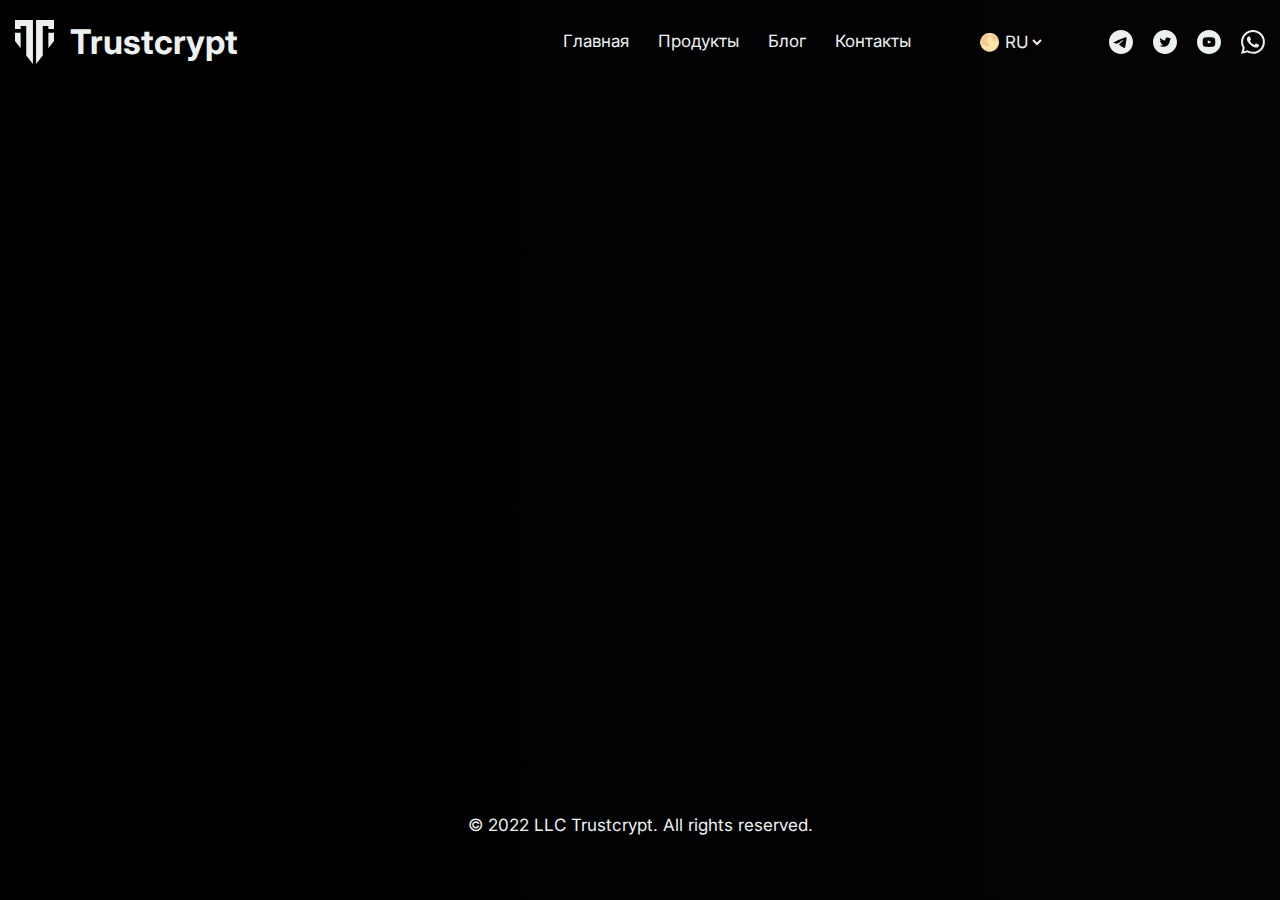
==== blog.html @ a5330ef9 "Add files via upload" ====
<!DOCTYPE html>
<html lang="en">
<head>
    <meta charset="UTF-8">
    <meta http-equiv="X-UA-Compatible" content="IE=edge">
    <meta name="viewport" content="width=device-width, initial-scale=1.0">
    <link rel="preconnect" href="https://fonts.googleapis.com">
    <link rel="preconnect" href="https://fonts.gstatic.com" crossorigin>
    <link href="https://fonts.googleapis.com/css2?family=Inter:wght@400;700&display=swap" rel="stylesheet">
    <link rel="stylesheet" href="css/normalize.css">
    <link rel="stylesheet" href="css/style.css">
    <title>TrustCrypt</title>
</head>
<body>
<!-- wrapper -->
    <div class="wrapper">
        <!-- header -->
        <header class="header">
            <div class="container">
                <nav class="nav">
                    <div class="nav__logo">
                            <img src="img/logo.svg" alt="logo" class="img__logo">
                            <h1 class="text__logo">
                                Trustcrypt
                            </h1>
                    </div>
                    <div class="nav__inner">
                        <div class="nav__menu">
                            <ul class="nav__list">
                                <li class="nav__item">
                                    <a href="#" class="nav__link">
                                            Главная
                                    </a>
                                </li>
                                <li class="nav__item">
                                    <a href="#" class="nav__link">
                                            Продукты
                                    </a>
                                </li>
                                <li class="nav__item">
                                    <a href="#" class="nav__link">
                                            Блог
                                    </a>
                                </li>
                                <li class="nav__item">
                                    <a href="#" class="nav__link">
                                            Контакты
                                    </a>
                                </li>
                            </ul>
                        </div>
                        <div class="nav__select">
                            <div class="custom__select">
                                <select class="select__list">
                                    <option value="0" class="select__option">
                                        &#127765; RU
                                    </option>
                                    <option value="1" class="select__option">
                                        &#127758; AE
                                    </option>
                                    <option value="2" class="select__option">
                                        &#127761; UK
                                    </option>
                                </select>
                            </div>
                        </div>
                        <div class="nav__social">
                            <ul class="social__list">
                                <li class="social__item">
                                    <a href="#" class="social__link">
                                            <svg width="24" height="24" viewBox="0 0 24 24" fill="currentColor" xmlns="http://www.w3.org/2000/svg">
                                                <path d="M12 0C5.376 0 0 5.376 0 12C0 18.624 5.376 24 12 24C18.624 24 24 18.624 24 12C24 5.376 18.624 0 12 0ZM17.568 8.16C17.388 10.056 16.608 14.664 16.212 16.788C16.044 17.688 15.708 17.988 15.396 18.024C14.7 18.084 14.172 17.568 13.5 17.124C12.444 16.428 11.844 15.996 10.824 15.324C9.636 14.544 10.404 14.112 11.088 13.416C11.268 13.236 14.34 10.44 14.4 10.188C14.4083 10.1498 14.4072 10.1102 14.3968 10.0726C14.3863 10.0349 14.3668 10.0004 14.34 9.972C14.268 9.912 14.172 9.936 14.088 9.948C13.98 9.972 12.3 11.088 9.024 13.296C8.544 13.62 8.112 13.788 7.728 13.776C7.296 13.764 6.48 13.536 5.868 13.332C5.112 13.092 4.524 12.96 4.572 12.54C4.596 12.324 4.896 12.108 5.46 11.88C8.964 10.356 11.292 9.348 12.456 8.868C15.792 7.476 16.476 7.236 16.932 7.236C17.028 7.236 17.256 7.26 17.4 7.38C17.52 7.476 17.556 7.608 17.568 7.704C17.556 7.776 17.58 7.992 17.568 8.16Z" />
                                            </svg>
                                    </a>
                                </li>
                                <li class="social__item">
                                    <a href="#" class="social__link">
                                            <svg width="24" height="24" viewBox="0 0 24 24" fill="currentColor" xmlns="http://www.w3.org/2000/svg">
                                                <path d="M12 0C5.3725 0 0 5.3725 0 12C0 18.6275 5.3725 24 12 24C18.6275 24 24 18.6275 24 12C24 5.3725 18.6275 0 12 0ZM16.8813 9.83C16.8862 9.9325 16.8875 10.035 16.8875 10.135C16.8875 13.26 14.5113 16.8612 10.1638 16.8612C8.87912 16.8634 7.62121 16.4944 6.54125 15.7987C6.725 15.8212 6.91375 15.83 7.105 15.83C8.2125 15.83 9.23125 15.4538 10.04 14.8188C9.54715 14.8091 9.06959 14.6459 8.67389 14.3519C8.27819 14.0579 7.98406 13.6478 7.8325 13.1788C8.18644 13.2461 8.55106 13.2319 8.89875 13.1375C8.36381 13.0293 7.88275 12.7395 7.53714 12.3171C7.19152 11.8947 7.00263 11.3658 7.0025 10.82V10.7913C7.32125 10.9675 7.68625 11.075 8.07375 11.0875C7.57225 10.7537 7.21723 10.2408 7.08131 9.65392C6.94538 9.06699 7.03881 8.45032 7.3425 7.93C7.93619 8.66 8.67658 9.25718 9.51571 9.68289C10.3548 10.1086 11.274 10.3533 12.2137 10.4012C12.0943 9.89414 12.1457 9.36176 12.36 8.88688C12.5743 8.412 12.9395 8.02124 13.3988 7.77533C13.8582 7.52942 14.3858 7.44215 14.8999 7.52709C15.4139 7.61203 15.8855 7.86441 16.2412 8.245C16.7702 8.14034 17.2775 7.94632 17.7413 7.67125C17.565 8.21892 17.1958 8.68397 16.7025 8.98C17.1711 8.92356 17.6286 8.7976 18.06 8.60625C17.7431 9.08112 17.3439 9.49555 16.8813 9.83Z" />
                                            </svg>
                                    </a>
                                </li>
                                <li class="social__item">
                                    <a href="#" class="social__link">
                                            <svg width="24" height="24" viewBox="0 0 24 24" fill="currentColor" xmlns="http://www.w3.org/2000/svg">
                                                <path d="M14.0037 11.7913L11.1963 10.4813C10.9513 10.3675 10.75 10.495 10.75 10.7662V13.2338C10.75 13.505 10.9513 13.6325 11.1963 13.5188L14.0025 12.2087C14.2488 12.0938 14.2487 11.9063 14.0037 11.7913ZM12 0C5.3725 0 0 5.3725 0 12C0 18.6275 5.3725 24 12 24C18.6275 24 24 18.6275 24 12C24 5.3725 18.6275 0 12 0ZM12 16.875C5.8575 16.875 5.75 16.3213 5.75 12C5.75 7.67875 5.8575 7.125 12 7.125C18.1425 7.125 18.25 7.67875 18.25 12C18.25 16.3213 18.1425 16.875 12 16.875Z" />
                                            </svg>
                                    </a>
                                </li>
                                <li class="social__item">
                                    <a href="#" class="social__link">
                                            <svg width="24" height="24" viewBox="0 0 24 24" fill="currentColor" xmlns="http://www.w3.org/2000/svg">
                                                <path fill-rule="evenodd" clip-rule="evenodd" d="M17.415 14.382C17.117 14.233 15.656 13.515 15.384 13.415C15.112 13.316 14.914 13.267 14.715 13.565C14.517 13.861 13.948 14.531 13.775 14.729C13.601 14.928 13.428 14.952 13.131 14.804C12.834 14.654 11.876 14.341 10.741 13.329C9.858 12.541 9.261 11.568 9.088 11.27C8.915 10.973 9.069 10.812 9.218 10.664C9.352 10.531 9.515 10.317 9.664 10.144C9.813 9.96998 9.862 9.84598 9.961 9.64698C10.061 9.44898 10.011 9.27598 9.936 9.12698C9.862 8.97798 9.268 7.51498 9.02 6.91998C8.779 6.34098 8.534 6.41998 8.352 6.40998C8.178 6.40198 7.98 6.39998 7.782 6.39998C7.584 6.39998 7.262 6.47398 6.99 6.77198C6.717 7.06898 5.95 7.78798 5.95 9.25098C5.95 10.713 7.014 12.126 7.163 12.325C7.312 12.523 9.258 15.525 12.239 16.812C12.949 17.118 13.502 17.301 13.933 17.437C14.645 17.664 15.293 17.632 15.805 17.555C16.375 17.47 17.563 16.836 17.811 16.142C18.058 15.448 18.058 14.853 17.984 14.729C17.91 14.605 17.712 14.531 17.414 14.382H17.415ZM11.993 21.785H11.989C10.2184 21.7853 8.48037 21.3093 6.957 20.407L6.597 20.193L2.855 21.175L3.854 17.527L3.619 17.153C2.62914 15.5773 2.10529 13.7538 2.108 11.893C2.11 6.44298 6.544 2.00898 11.997 2.00898C14.637 2.00898 17.119 3.03898 18.985 4.90698C19.9054 5.82356 20.6349 6.91355 21.1313 8.11388C21.6277 9.31421 21.8811 10.6011 21.877 11.9C21.875 17.35 17.441 21.785 11.993 21.785ZM20.405 3.48798C19.3032 2.3789 17.9922 1.49952 16.5481 0.90078C15.1039 0.302044 13.5553 -0.00413728 11.992 -2.00576e-05C5.438 -2.00576e-05 0.102 5.33498 0.1 11.892C0.096963 13.9787 0.644374 16.0294 1.687 17.837L0 24L6.304 22.346C8.04787 23.2961 10.0021 23.7939 11.988 23.794H11.993C18.547 23.794 23.883 18.459 23.885 11.901C23.8898 10.3383 23.5848 8.79008 22.9874 7.34601C22.3901 5.90195 21.5124 4.59065 20.405 3.48798Z" />
                                            </svg>
                                    </a>
                                </li>
                            </ul>
                        </div>
                    </div>
                </nav>
            </div>
        </header>
        <!-- main -->
        <main class="main"></main>
        <!-- footer -->
        <footer class="footer">
            <div class="container">
                <p class="footer__text">
                    © 2022 LLC Trustcrypt. All rights reserved.
                </p>
            </div>
        </footer>
    </div>
</body>
</html>
---- css/style.css ----
html {
    box-sizing: border-box;
}
html, body {
    height: 100%;
}
*, *::after, *::before {
    box-sizing: inherit;
    margin: 0;
    padding: 0;
}
ul {
    list-style: none;
}
a {
    text-decoration: none;
    color: inherit;
}
h1, h2, h3, h4, h5, h6, p, a {
    padding: 0;
    margin: 0;
}
span {
    font-weight: 400;
    font-size: 17px;
    line-height: 1.23;
}
body {
    font-family: 'Inter', sans-serif;
    font-size: 17px;
    font-weight: 400;
    line-height: 1.2;
    background: linear-gradient(to left, #050306 0%, black 100%);
    /* background: url(https://catherineasquithgallery.com/uploads/posts/2021-02/1612889533_149-p-krasno-sinii-neonovii-fon-197.jpg); */
    width: 100%;
    height: 100vh;
    /* background-position: center;
    background-size: cover; */
    color: #ECF1F0;
    animation: animateBg 10s linear infinite;
}
@keyframes animateBg {
    100% {
        filter: hue-rotate(360deg);
    }
}
.wrapper {
    min-height: 100%;
    display: flex;
    flex-direction: column;
}
.container {
    max-width: 1330px;
    margin: 0 auto;
    padding: 0 15px;
}

/* header========================================================= */
.header {
    padding: 20px 0 20px;
    position: sticky;
    top: 0;
    z-index: 10;
    /* backdrop-filter: blur(100px); */
    background: linear-gradient(to left, #050306 0%, black 100%);
}
/* nav=============================== */
.nav {
    display: flex;
    justify-content: space-between;
    align-items: center;
}
/* nav__logo========== */
.nav__logo {
    display: flex;
    align-items: center;
    gap: 16px;
    cursor: pointer;
}
.logo {
    display: flex;
    align-items: center;
    gap: 16px;
}
.logo h1 {
    font-size: 24px;
    line-height: 1.21;
}
.logo__text {
    font-weight: 700;
    font-size: 24px;
    line-height: 1.21;
}
/* nav__inner========== */
.nav__inner {
    display: flex;
    align-items: center;
    gap: 64px;
}
.nav__list {
    display: flex;
    align-items: center;
    gap: 29px;
    font-family: 'Inter';
    font-style: normal;
    font-weight: 400;
    font-size: 17px;
    line-height: 1.25;
}
.nav__link {
    height: 21px;
    transition: .3s ease-in-out;
}
.nav__link:hover {
    color: #0FAE96;
}
.nav__link:active {
    color: #027463;
}
.nav__link--active {
    color: #0FAE96;
}
.select__list {
    background-color: transparent;
    font-family: 'Inter';
    font-style: normal;
    font-weight: 400;
    font-size: 17px;
    line-height: 1.2;
    color: #ECF1F0;
    border: none;
    cursor: pointer;
}
.select__option {
    background-color: #050306;
}
.social__list {
    display: flex;
    gap: 20px;
}
.social__item {
    height: 24px;
}
.social__link {
    color: #ECF1F0;
    transition: .3s ease-in-out;
}
.social__link:hover {
    color: #0FAE96;
}
.social__link:active {
    color: #027463;
}


/* main=========================================================== */
.main {
    flex-grow: 1;
    background: url(https://catherineasquithgallery.com/uploads/posts/2021-02/1612889533_149-p-krasno-sinii-neonovii-fon-197.jpg);
    width: 100%;
    height: 100%;
    background-position: center;
    background-size: calc(100vh - 64px);
}
/* content-first======== */
.content-first {
    display: flex;
    gap: 67px;
    padding-top: 144px;
    margin-bottom: 160px;
}
.text__title {
    font-weight: 700;
    font-size: 34px;
    line-height: 1.21;
    margin-bottom: 32px;
}
.text__subtitle {
    font-weight: 400;
    font-size: 24px;
    line-height: 1.21;
    color: #D4D4D4;
    margin-bottom: 32px;
}
.text__link {
    font-weight: 400;
    line-height: 1.24;
    max-width: 168px;
    background-color: #0FAE96;
    padding: 12px 37px;
    border-radius: 5px;
    transition: .3s ease-in-out;
    color: #ECF1F0;
}
.text__link:hover {
    background-color: #058F7B;
    color: #F9F9F9;
}
.text__link:active {
    background-color: #027463;
    color: #DFDFDF;
}
/* content-second========= */
.content-second {
    display: flex;
    gap: 64px;
    margin-bottom: 187px;
}
.swiper {
    max-width: 683px;
}
.swiper-pagination-bullet {
    width: 121px;
    height: 3px;
    background-color: rgba(255, 255, 255, 0.1);
    border-radius: 0;
    margin: 0 18px !important;
}
.swiper-pagination-bullet-active {
    background-color: #0FAE96;
}
/* content-tools========== */
.content-tools {
    text-align: center;
    align-items: center;
}
.tools__title {
    font-weight: 700;
    font-size: 34px;
    line-height: 1.21;
    margin-bottom: 32px;
}
.tools__subtitle {
    font-weight: 400;
    font-size: 24px;
    line-height: 1.21;
    max-width: 762px;
    margin: 0 auto;
    margin-bottom: 64px;
}
.tools__list {
    display: flex;
    justify-content: center;
    gap: 65px;
    margin-bottom: 160px;
}
/* content-about=========== */
.content-about {
    text-align: center;
    align-items: center;
}
.about__title {
    font-weight: 700;
    font-size: 34px;
    line-height: 1.21;
    margin-bottom: 32px;
}
.about__subtitle {
    font-weight: 400;
    font-size: 24px;
    line-height: 1.21;
    max-width: 689px;
    margin: 0 auto;
    margin-bottom: 64px;
}
.about__list {
    display: flex;
    justify-content: center;
    gap: 32px;
}
.about__item {
    padding: 42px 48px;
    min-width: 412px;
    max-width: 412px;
    width: 100%;
    height: 260px;
    background: rgba(255, 255, 255, 0.05);
    border: 1px solid rgba(255, 255, 255, 0.5);
    border-radius: 25px;
    cursor: pointer;
    transition: .3s ease-in-out;
    margin-bottom: 160px;
    backdrop-filter: blur(50px);
}
.about__item:hover {
    background: rgba(255, 255, 255, 0.1);
    border: 1px solid rgba(255, 255, 255, 1);
}
.about__icon {
    background: rgba(255, 255, 255, 0.05);
    padding: 25px;
    border-radius: 25px;
    margin-bottom: 16px;
    transition: .3s ease-in-out;
}
.about__icon:hover {
    background: transparent;
    padding: 27px;
}
.about__text {
    font-weight: 400;
    font-size: 24px;
    line-height: 1.21;
    color: #ECF1F0;
}
/* content-contact */
.content-contact {
    text-align: center;
    color: #ECF1F0;
}
.contact__title {
    max-width: 660px;
    margin: 0 auto;
    font-weight: 700;
    font-size: 34px;
    line-height: 1.2;
    color: #ECF1F0;
    margin-bottom: 48px;
}
.contact__form {
    display: flex;
    justify-content: space-between;
    padding: 32px;
    background: transparent;
    border: 1px solid;
    border-radius: 10px;
    max-width: 880px;
    width: 100%;
    margin: 0 auto;
    color: #ECF1F0;
    backdrop-filter: blur(50px);
}
.contact__data {
    display: flex;
    flex-direction: column;
    gap: 16px;
    width: 422px;
}
.contact__item {
    font-family: inherit;
    background-color: transparent;
    padding: 12px 14px;
    border: none;
    outline: none;
    background: rgba(255, 255, 255, 0.1);
    border: 1px solid rgba(255, 255, 255, 0.1);
    border-radius: 5px;
    resize: none;
    transition: .2s ease-in-out;
    color: #ECF1F0;
}
.contact__item:hover {
    background: rgba(255, 255, 255, 0.2);
    border: 1px solid rgba(255, 255, 255, 0.2);
    border-radius: 5px;
    color: #F9F9F9;
}
.contact__item:active {
    background: rgba(255, 255, 255, 0.3);
    border: 0.5px solid #027463;
    border-radius: 5px;
    color: #DFDFDF;
}
::placeholder {
    color: #ECF1F0;
    opacity: 1;
}
::-ms-input-placeholder {
    color: #ECF1F0;
}
:-ms-input-placeholder {
    color: #ECF1F0;
}
.check-list-item {
    margin: 0;
    display: block;
    width: 100%;
}
label {
    display: block;
}
.check {
    font-family: inherit;
}
input[type="checkbox"], [type="radio"] {
    display: none;
}
input[type=checkbox]+.check {
    position: relative;
    padding-left: 52px;
    color: #d4d4d4;
    font-size: 14px;
    line-height: 20px;
    display: block;
    cursor: pointer;
    width: 100%;
}
input[type=checkbox]+.check::before {
    content: "";
    background: rgba(255,255,255, 0.1);
    border: 0.5px solid rgba(255,255,255, 0.1);
    -webkit-border-radius: 10px;
    border-radius: 10px;
    position: absolute;
    left: 0;
    top: 0;
    width: 40px;
    height: 20px;
    cursor: pointer;
    -webkit-transition: 150ms all ease;
    -o-transition: 150ms all ease;
    transition: 150ms all ease;
    box-sizing: border-box;
}
input[type=checkbox]+.check:hover::before {
    background: rgba(255,255,255, 0.2);
    border: 0.5px solid rgba(255,255,255, 0.15);
}
input[type=checkbox]:checked+.check::before {
    background: #0fae96;
    border: 0.5px solid #0fae96;
}
input[type=checkbox]+.check::after {
    content: "";
    background: rgba(255,255,255, 0.1);
    width: 16px;
    height: 16px;
    position: absolute;
    left: 2px;
    top: 2px;
    -webkit-border-radius: 50%;
    border-radius: 50%;
    -webkit-transition: 150ms all ease;
    -o-transition: 150ms all ease;
    transition: 150ms all ease;
    box-sizing: border-box;
}
input[type=checkbox]+.check:hover::after {
    background: rgba(236,241,240, 0.1);
}
input[type=checkbox]:checked+.check::after {
    background: #ecf1f0;
    border-color: #ecf1f0;
    -webkit-transform: translateX(20px);
    -ms-transform: translateX(20px);
    transform: translateX(20px);
}
.contact__btn {
    font-family: inherit;
    font-weight: 400;
    line-height: 1.24;
    height: 48px;
    background-color: #0FAE96;
    border: none;
    border-radius: 5px;
    transition: .3s ease-in-out;
    cursor: pointer;
    color: #ECF1F0;
}
.contact__btn:hover {
    background-color: #058F7B;
    color: #F9F9F9;
}
.contact__btn:active {
    background-color: #027463;
    color: #DFDFDF;
}
.item__map {
    display: flex;
    align-items: flex-end;
    gap: 8px;
    margin-bottom: 16px;
}
.phone__link {
    display: flex;
    align-items: center;
    gap: 8px;
    margin-bottom: 16px;
    color: #D4D4D4;
    transition: .3s ease-in-out;
}
.email__link {
    display: flex;
    gap: 8px;
    margin-bottom: 28px;
    color: #D4D4D4;
    transition: .3s ease-in-out;
}
.phone__link:hover,
.email__link:hover {
    color: #0FAE96;
}
.phone__link:active,
.email__link:active {
    color: #027463;
}

/* footer=================================================================== */
.footer {
    padding: 64px 0;
}
.footer__text {
    line-height: 1.24;
    text-align: center;
}




/* ===========================catalog_product=============================== */
.catalog-product__title {
    font-weight: 700;
    font-size: 34px;
    line-height: 1.21;
    color: #ECF1F0;
    margin: 64px 0 32px;
}
.catalog-product__text {
    font-weight: 400;
    font-size: 17px;
    line-height: 1.21;
    color: #D4D4D4;
    margin-bottom: 32px;
}
.tabs__btn {
    display: flex;
    gap: 24px;
    margin-bottom: 32px;
}
.tabs__btn-item {
    display: flex;
    justify-content: center;
    font-weight: 400;
    font-size: 17px;
    line-height: 1.24;
    padding: 12px;
    background: rgba(255, 255, 255, 0.09);
    border: 1px solid rgba(255, 255, 255, 0.05);
    border-radius: 5px;
    max-width: 170px;
    width: 100%;
    cursor: pointer;
    color: #fff;
    backdrop-filter: blur(50px);
}
.tabs__btn-item:hover {
    background-color: #ECF1F0;
    border: 1px solid #ECF1F0;
    border-radius: 5px;
    color: #11011E;
}
.tabs__btn-item--active {
    background-color: #ECF1F0;
    border-radius: 5px;
    color: #11011E;
}
.tabs__content-item {
    display: none;
    grid-template-columns: repeat(3, 1fr);
    gap: 32px;
    max-width: 412px;
    width: 100%;
}
.tabs__content-item.tabs__content-item--active {
    display: grid;
}
.card {
    display: grid;
    gap: 16px;
    padding: 15px;
    backdrop-filter: blur(50px);
    background: rgba(255, 255, 255, 0.05);
    border: 1px solid rgba(255, 255, 255, 0.5);
    border-radius: 15px;
    transition: transform .2s ease;
}
.card:hover {
    transform: translateY(-5px);
}
.card__img {
    max-width: 380px;
    border-top-right-radius: 15px;
    border-top-left-radius: 15px;
    margin-bottom: 7px;
}
.pagination {
    width: 99px;
    height: 3px;
    background-color: #0FAE96;
    border-radius: 5px;
    margin: 0 auto;
    margin-bottom: 7px;
}
.tabs-item__name {
    font-style: normal;
    font-weight: 700;
    font-size: 24px;
    line-height: 1.21;
    color: #ECF1F0;
}
.tabs-item__name:hover {
    color: #0FAE96;
}
.tabs-item__text {
    font-weight: 400;
    font-size: 17px;
    line-height: 1.24;
    color: #D4D4D4;
}
.tabs-item__more {
    max-width: 50px;
    width: 100%;
    font-weight: 400;
    font-size: 17px;
    line-height: 1.24;
    color: #D4D4D4;
}
.tabs-item__more:hover {
    opacity: .5;
}


/* ===========================product======================================= */
.product-about {
    display: flex;
    flex-direction: column;
    margin-top: 64px;
}
.product-about__main {
    display: flex;
    gap: 64px;
    margin-bottom: 134px;
}
.product-about__cont {
    max-width: 410px;
    width: 100%;
    height: 410px;
    background: rgba(255, 255, 255, 0.1);
    border: 1px solid rgba(255, 255, 255, 0.1);
    border-radius: 10px;
}
.product-about__img {
    max-width: 409px;
    width: 100%;
    height: 409px;
    border-radius: 10px;
}
.product-about__name {
    font-weight: 700;
    font-size: 34px;
    line-height: 1.2;
    color: #ECF1F0;
    margin-bottom: 32px;
}
.product-about__paragraphs {
    display: flex;
    flex-direction: column;
    gap: 15px;
}
.product-about__text {
    font-weight: 400;
    font-size: 17px;
    line-height: 1.21;
    color: #D4D4D4;
}
.product-about__title {
    font-weight: 700;
    font-size: 32px;
    line-height: 1.2;
    margin-bottom: 64px;
}
.product-about__another-product {
    display: flex;
    flex-wrap: wrap;
    gap: 65px 64px;
}
.another-product {
    display: flex;
    gap: 24px;
    max-width: 566px;
    width: 100%;
    backdrop-filter: blur(50px);
    background: rgba(255, 255, 255, 0.05);
    border: 1px solid rgba(255, 255, 255, 0.1);
    border-radius: 10px;
    backdrop-filter: blur(30px);
}
.about-img {
    padding: 42px 16px;
    background: rgba(255, 255, 255, 0.05);
    border-radius: 10px;
}
.about-content {
    display: flex;
    flex-direction: column;
    gap: 16px;
    padding: 5px;
}
.about-content__title {
    font-weight: 700;
    font-size: 24px;
    line-height: 1.21;
    color: #ECF1F0;
}
.about-content__info {
    font-weight: 400;
    font-size: 17px;
    line-height: 1.2;
    color: #D4D4D4;
}
.about-content__link {
    font-weight: 400;
    font-size: 17px;
    line-height: 1.2;
    color: #0FAE96;
    padding: 12px;
    border: 1px solid #0FAE96;
    max-width: 170px;
    width: 100%;
    text-align: center;
    border-radius: 5px;
    transition: .3s ease-in-out;
}
.about-content__link:hover {
    background: #058F7B;
    border-radius: 5px;
    color: #F9F9F9;
}
.about-content__link:active {
    background: #027463;
    border-radius: 5px;
    color: #DFDFDF;
}




/* ============================catalog_blog================================= */
.catalog-blog__title {
    font-weight: 700;
    font-size: 34px;
    line-height: 1.21;
    color: #ECF1F0;
    margin: 64px 0 32px;
    max-width: 611px;
}
.catalog-blog__text {
    font-weight: 400;
    font-size: 17px;
    line-height: 1.21;
    color: #D4D4D4;
    margin-bottom: 32px;
    max-width: 618px;
}
.tabs__btn {
    display: flex;
    gap: 24px;
    margin-bottom: 32px;
}
.tabs__btn-item {
    display: flex;
    justify-content: center;
    font-weight: 400;
    font-size: 17px;
    line-height: 1.24;
    padding: 12px;
    background: rgba(255, 255, 255, 0.09);
    border: 1px solid rgba(255, 255, 255, 0.05);
    border-radius: 5px;
    max-width: 170px;
    width: 100%;
    cursor: pointer;
    color: #fff;
    backdrop-filter: blur(50px);
}
.tabs__btn-item:hover {
    background-color: #ECF1F0;
    border: 1px solid #ECF1F0;
    border-radius: 5px;
    color: #11011E;
}
.tabs__btn-item--active {
    background-color: #ECF1F0;
    border-radius: 5px;
    color: #11011E;
}
.tabs__content-item {
    display: none;
    grid-template-columns: repeat(3, 1fr);
    gap: 32px;
    max-width: 412px;
    width: 100%;
}
.tabs__content-item.tabs__content-item--active {
    display: grid;
}
.card {
    display: grid;
    gap: 16px;
    padding: 15px;
    backdrop-filter: blur(50px);
    background: rgba(255, 255, 255, 0.05);
    border: 1px solid rgba(255, 255, 255, 0.5);
    border-radius: 15px;
    transition: transform .2s ease;
}
.card:hover {
    transform: translateY(-5px);
}
.card__img {
    max-width: 380px;
    border-top-right-radius: 15px;
    border-top-left-radius: 15px;
    margin-bottom: 7px;
}
.pagination {
    width: 99px;
    height: 3px;
    background-color: #0FAE96;
    border-radius: 5px;
    margin: 0 auto;
    margin-bottom: 7px;
}
.card-link {
    position: absolute;
    top: 20px;
    left: 20px;
    height: 32px;
    max-width: 110px;
    width: 100%;
    display: -webkit-box;
    display: -ms-flexbox;
    display: flex;
    justify-content: center;
    gap: 12px;
    -webkit-box-align: center;
    -ms-flex-align: center;
    align-items: center;
    text-align: center;
    padding: 0 12px;
    background: #0FAE96;
    -webkit-border-radius: 60px;
    border-radius: 50px
px
;
    text-decoration: none;
    color: #ECF1F0;
}
.tabs-item__name {
    font-style: normal;
    font-weight: 700;
    font-size: 24px;
    line-height: 1.21;
    color: #ECF1F0;
}
.tabs-item__name:hover {
    color: #0FAE96;
}
.tabs-item__text {
    font-weight: 400;
    font-size: 17px;
    line-height: 1.24;
    color: #D4D4D4;
}




/* ============================contacts===================================== */
.contacts-title {
    color: #ECF1F0;
    font-weight: 700;
    font-size: 34px;
    line-height: 1.21;
    margin-bottom: 32px;
    margin-top: 64px;
}
.contacts-whatsapp {
    padding-bottom: 1.5px;
}
.contacts-telegram {
    padding-bottom: .5px;
}
.whatsapp__link {
    color: #ECF1F0;
}
.whatsapp__link:hover {
    color: #0dae96;
}
.telegram__link {
    color: #ECF1F0;
}
.telegram__link:hover {
    color: #0dae96;
}
.contacts-email {
    display: flex;
    gap: 5px; 
}
.email__item__link {
    color: #ECF1F0;
}
.email__item__link:hover {
    color: #0dae96;
}


/* ===============================our_story================================= */
.img-and-title {
    background-image: url(https://trustcrypt.com/wp-content/uploads/2023/02/cyber-security-image-1-1024x576.jpeg);
    position: relative;
    background-size: cover;
    background-position: 50%;
    min-height: 430px;
    width: 100%;
    padding: 1em;
    margin-top: 64px;
    filter: brightness(0.75);
}
.story-title {
    text-align: center;
    font-size: 36px;
    position: relative;
    top: -235px;
    width: 100%;
    z-index: 1;
    color: #fff;
}
.story-information {
    display: flex;
    flex-direction: column;
    gap: 16px;
}
.story-info {
    font-size: 20px;
    line-height: 1.05;
}
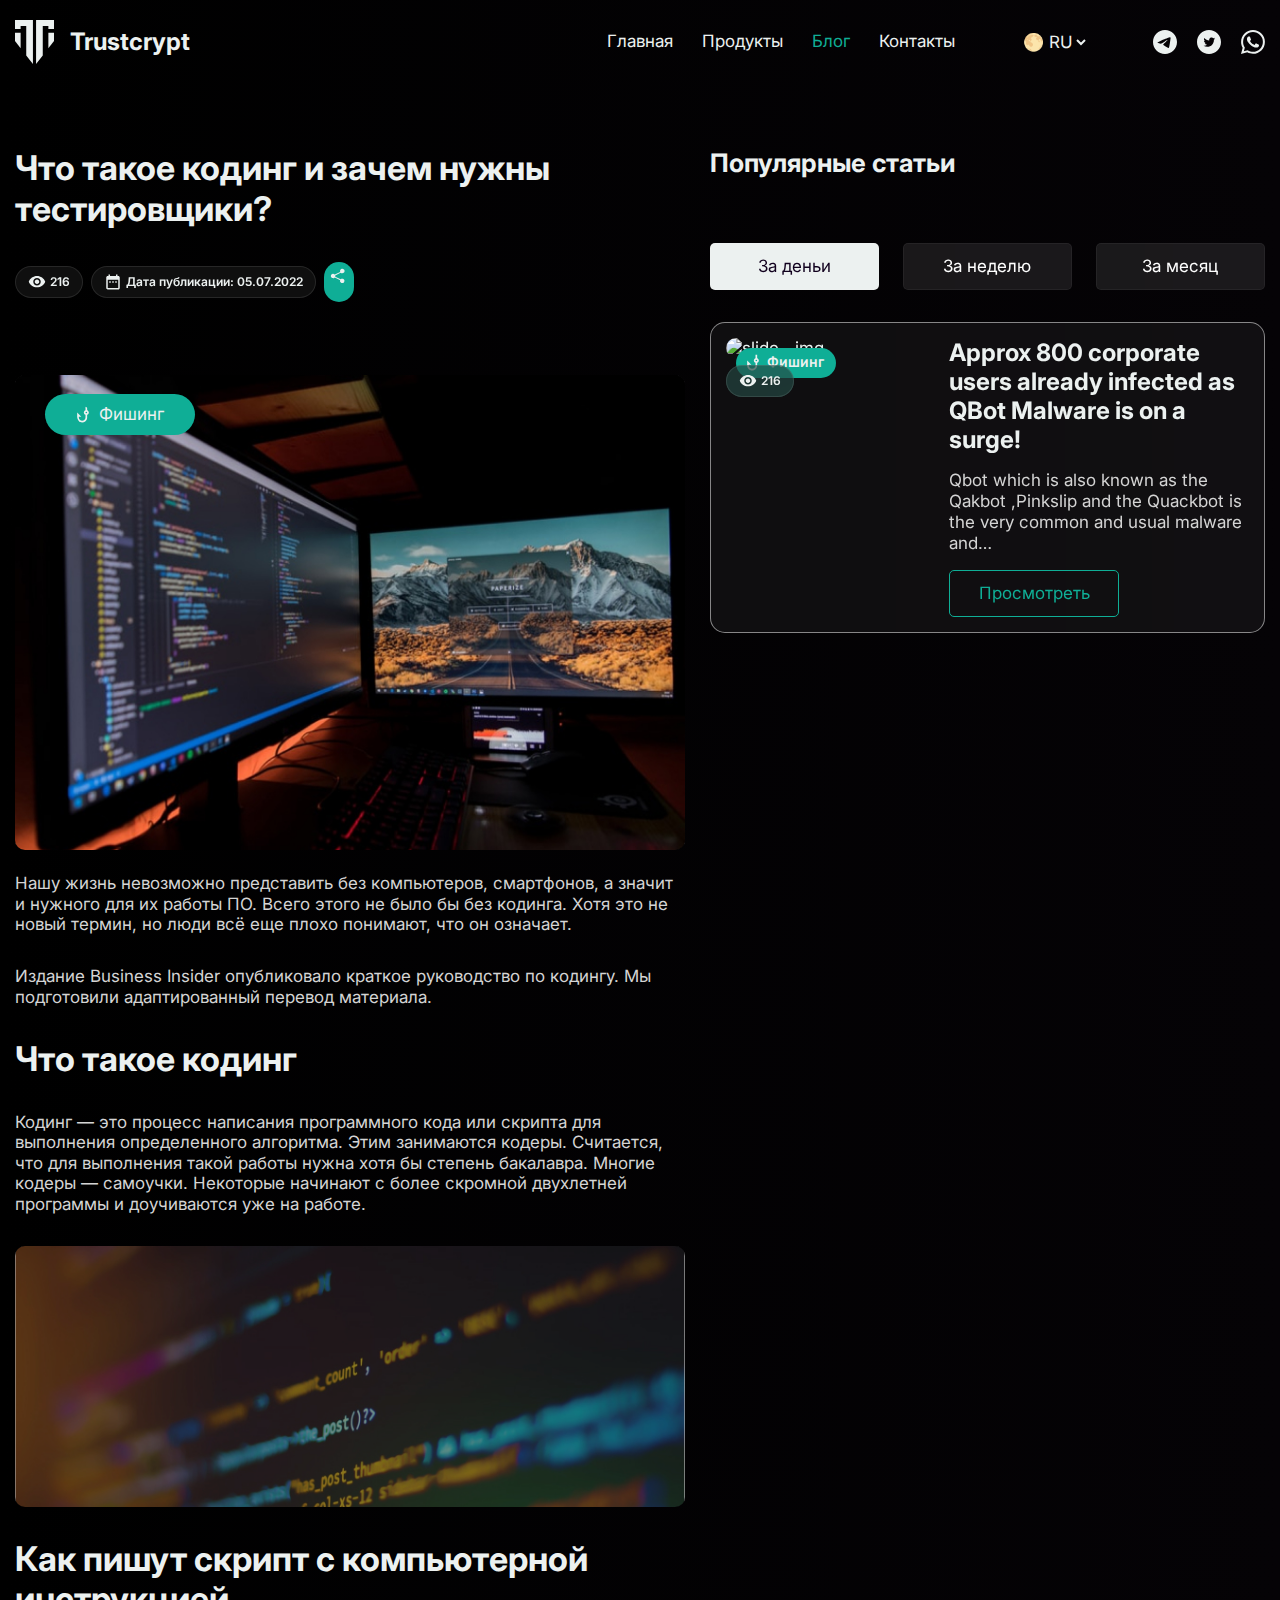
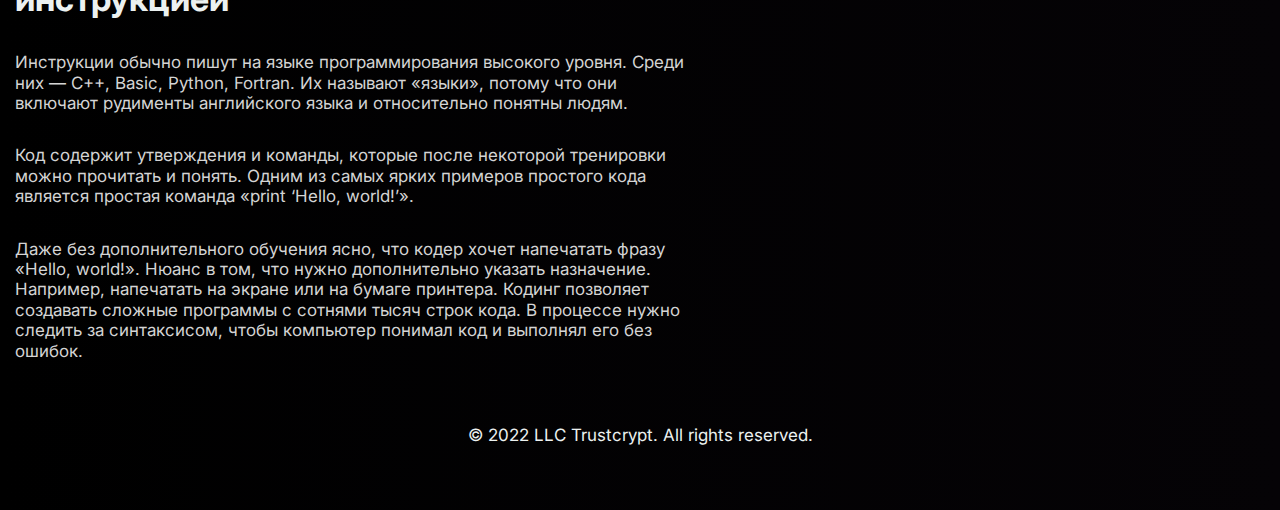
==== commit b74542be: "Add files via upload" ====
--- a/blog.html
+++ b/blog.html
@@ -9,7 +9,7 @@
     <link href="https://fonts.googleapis.com/css2?family=Inter:wght@400;700&display=swap" rel="stylesheet">
     <link rel="stylesheet" href="css/normalize.css">
     <link rel="stylesheet" href="css/style.css">
-    <title>TrustCrypt</title>
+    <title>Blog - TrustCrypt</title>
 </head>
 <body>
 <!-- wrapper -->
@@ -19,32 +19,34 @@
             <div class="container">
                 <nav class="nav">
                     <div class="nav__logo">
+                        <a href="index.html" class="logo">
                             <img src="img/logo.svg" alt="logo" class="img__logo">
                             <h1 class="text__logo">
                                 Trustcrypt
                             </h1>
+                        </a>
                     </div>
                     <div class="nav__inner">
                         <div class="nav__menu">
                             <ul class="nav__list">
                                 <li class="nav__item">
-                                    <a href="#" class="nav__link">
-                                            Главная
+                                    <a href="index.html" class="nav__link">
+                                        Главная
                                     </a>
                                 </li>
                                 <li class="nav__item">
-                                    <a href="#" class="nav__link">
-                                            Продукты
+                                    <a href="catalog_product.html" class="nav__link">
+                                        Продукты
                                     </a>
                                 </li>
                                 <li class="nav__item">
-                                    <a href="#" class="nav__link">
-                                            Блог
+                                    <a href="catalog_blog.html" class="nav__link nav__link--active">
+                                        Блог
                                     </a>
                                 </li>
                                 <li class="nav__item">
-                                    <a href="#" class="nav__link">
-                                            Контакты
+                                    <a href="contacts.html" class="nav__link">
+                                        Контакты
                                     </a>
                                 </li>
                             </ul>
@@ -67,31 +69,24 @@
                         <div class="nav__social">
                             <ul class="social__list">
                                 <li class="social__item">
-                                    <a href="#" class="social__link">
-                                            <svg width="24" height="24" viewBox="0 0 24 24" fill="currentColor" xmlns="http://www.w3.org/2000/svg">
-                                                <path d="M12 0C5.376 0 0 5.376 0 12C0 18.624 5.376 24 12 24C18.624 24 24 18.624 24 12C24 5.376 18.624 0 12 0ZM17.568 8.16C17.388 10.056 16.608 14.664 16.212 16.788C16.044 17.688 15.708 17.988 15.396 18.024C14.7 18.084 14.172 17.568 13.5 17.124C12.444 16.428 11.844 15.996 10.824 15.324C9.636 14.544 10.404 14.112 11.088 13.416C11.268 13.236 14.34 10.44 14.4 10.188C14.4083 10.1498 14.4072 10.1102 14.3968 10.0726C14.3863 10.0349 14.3668 10.0004 14.34 9.972C14.268 9.912 14.172 9.936 14.088 9.948C13.98 9.972 12.3 11.088 9.024 13.296C8.544 13.62 8.112 13.788 7.728 13.776C7.296 13.764 6.48 13.536 5.868 13.332C5.112 13.092 4.524 12.96 4.572 12.54C4.596 12.324 4.896 12.108 5.46 11.88C8.964 10.356 11.292 9.348 12.456 8.868C15.792 7.476 16.476 7.236 16.932 7.236C17.028 7.236 17.256 7.26 17.4 7.38C17.52 7.476 17.556 7.608 17.568 7.704C17.556 7.776 17.58 7.992 17.568 8.16Z" />
-                                            </svg>
+                                    <a href="https://t.me/TrustCryptBlog" class="social__link" target="_blank">
+                                        <svg width="24" height="24" viewBox="0 0 24 24" fill="currentColor" xmlns="http://www.w3.org/2000/svg">
+                                            <path d="M12 0C5.376 0 0 5.376 0 12C0 18.624 5.376 24 12 24C18.624 24 24 18.624 24 12C24 5.376 18.624 0 12 0ZM17.568 8.16C17.388 10.056 16.608 14.664 16.212 16.788C16.044 17.688 15.708 17.988 15.396 18.024C14.7 18.084 14.172 17.568 13.5 17.124C12.444 16.428 11.844 15.996 10.824 15.324C9.636 14.544 10.404 14.112 11.088 13.416C11.268 13.236 14.34 10.44 14.4 10.188C14.4083 10.1498 14.4072 10.1102 14.3968 10.0726C14.3863 10.0349 14.3668 10.0004 14.34 9.972C14.268 9.912 14.172 9.936 14.088 9.948C13.98 9.972 12.3 11.088 9.024 13.296C8.544 13.62 8.112 13.788 7.728 13.776C7.296 13.764 6.48 13.536 5.868 13.332C5.112 13.092 4.524 12.96 4.572 12.54C4.596 12.324 4.896 12.108 5.46 11.88C8.964 10.356 11.292 9.348 12.456 8.868C15.792 7.476 16.476 7.236 16.932 7.236C17.028 7.236 17.256 7.26 17.4 7.38C17.52 7.476 17.556 7.608 17.568 7.704C17.556 7.776 17.58 7.992 17.568 8.16Z" />
+                                        </svg>
                                     </a>
                                 </li>
                                 <li class="social__item">
-                                    <a href="#" class="social__link">
-                                            <svg width="24" height="24" viewBox="0 0 24 24" fill="currentColor" xmlns="http://www.w3.org/2000/svg">
-                                                <path d="M12 0C5.3725 0 0 5.3725 0 12C0 18.6275 5.3725 24 12 24C18.6275 24 24 18.6275 24 12C24 5.3725 18.6275 0 12 0ZM16.8813 9.83C16.8862 9.9325 16.8875 10.035 16.8875 10.135C16.8875 13.26 14.5113 16.8612 10.1638 16.8612C8.87912 16.8634 7.62121 16.4944 6.54125 15.7987C6.725 15.8212 6.91375 15.83 7.105 15.83C8.2125 15.83 9.23125 15.4538 10.04 14.8188C9.54715 14.8091 9.06959 14.6459 8.67389 14.3519C8.27819 14.0579 7.98406 13.6478 7.8325 13.1788C8.18644 13.2461 8.55106 13.2319 8.89875 13.1375C8.36381 13.0293 7.88275 12.7395 7.53714 12.3171C7.19152 11.8947 7.00263 11.3658 7.0025 10.82V10.7913C7.32125 10.9675 7.68625 11.075 8.07375 11.0875C7.57225 10.7537 7.21723 10.2408 7.08131 9.65392C6.94538 9.06699 7.03881 8.45032 7.3425 7.93C7.93619 8.66 8.67658 9.25718 9.51571 9.68289C10.3548 10.1086 11.274 10.3533 12.2137 10.4012C12.0943 9.89414 12.1457 9.36176 12.36 8.88688C12.5743 8.412 12.9395 8.02124 13.3988 7.77533C13.8582 7.52942 14.3858 7.44215 14.8999 7.52709C15.4139 7.61203 15.8855 7.86441 16.2412 8.245C16.7702 8.14034 17.2775 7.94632 17.7413 7.67125C17.565 8.21892 17.1958 8.68397 16.7025 8.98C17.1711 8.92356 17.6286 8.7976 18.06 8.60625C17.7431 9.08112 17.3439 9.49555 16.8813 9.83Z" />
-                                            </svg>
+                                    <a href="https://twitter.com/keklick1337" class="social__link" target="_blank">
+                                        <svg width="24" height="24" viewBox="0 0 24 24" fill="currentColor" xmlns="http://www.w3.org/2000/svg">
+                                            <path d="M12 0C5.3725 0 0 5.3725 0 12C0 18.6275 5.3725 24 12 24C18.6275 24 24 18.6275 24 12C24 5.3725 18.6275 0 12 0ZM16.8813 9.83C16.8862 9.9325 16.8875 10.035 16.8875 10.135C16.8875 13.26 14.5113 16.8612 10.1638 16.8612C8.87912 16.8634 7.62121 16.4944 6.54125 15.7987C6.725 15.8212 6.91375 15.83 7.105 15.83C8.2125 15.83 9.23125 15.4538 10.04 14.8188C9.54715 14.8091 9.06959 14.6459 8.67389 14.3519C8.27819 14.0579 7.98406 13.6478 7.8325 13.1788C8.18644 13.2461 8.55106 13.2319 8.89875 13.1375C8.36381 13.0293 7.88275 12.7395 7.53714 12.3171C7.19152 11.8947 7.00263 11.3658 7.0025 10.82V10.7913C7.32125 10.9675 7.68625 11.075 8.07375 11.0875C7.57225 10.7537 7.21723 10.2408 7.08131 9.65392C6.94538 9.06699 7.03881 8.45032 7.3425 7.93C7.93619 8.66 8.67658 9.25718 9.51571 9.68289C10.3548 10.1086 11.274 10.3533 12.2137 10.4012C12.0943 9.89414 12.1457 9.36176 12.36 8.88688C12.5743 8.412 12.9395 8.02124 13.3988 7.77533C13.8582 7.52942 14.3858 7.44215 14.8999 7.52709C15.4139 7.61203 15.8855 7.86441 16.2412 8.245C16.7702 8.14034 17.2775 7.94632 17.7413 7.67125C17.565 8.21892 17.1958 8.68397 16.7025 8.98C17.1711 8.92356 17.6286 8.7976 18.06 8.60625C17.7431 9.08112 17.3439 9.49555 16.8813 9.83Z" />
+                                        </svg>
                                     </a>
                                 </li>
                                 <li class="social__item">
-                                    <a href="#" class="social__link">
-                                            <svg width="24" height="24" viewBox="0 0 24 24" fill="currentColor" xmlns="http://www.w3.org/2000/svg">
-                                                <path d="M14.0037 11.7913L11.1963 10.4813C10.9513 10.3675 10.75 10.495 10.75 10.7662V13.2338C10.75 13.505 10.9513 13.6325 11.1963 13.5188L14.0025 12.2087C14.2488 12.0938 14.2487 11.9063 14.0037 11.7913ZM12 0C5.3725 0 0 5.3725 0 12C0 18.6275 5.3725 24 12 24C18.6275 24 24 18.6275 24 12C24 5.3725 18.6275 0 12 0ZM12 16.875C5.8575 16.875 5.75 16.3213 5.75 12C5.75 7.67875 5.8575 7.125 12 7.125C18.1425 7.125 18.25 7.67875 18.25 12C18.25 16.3213 18.1425 16.875 12 16.875Z" />
-                                            </svg>
-                                    </a>
-                                </li>
-                                <li class="social__item">
-                                    <a href="#" class="social__link">
-                                            <svg width="24" height="24" viewBox="0 0 24 24" fill="currentColor" xmlns="http://www.w3.org/2000/svg">
-                                                <path fill-rule="evenodd" clip-rule="evenodd" d="M17.415 14.382C17.117 14.233 15.656 13.515 15.384 13.415C15.112 13.316 14.914 13.267 14.715 13.565C14.517 13.861 13.948 14.531 13.775 14.729C13.601 14.928 13.428 14.952 13.131 14.804C12.834 14.654 11.876 14.341 10.741 13.329C9.858 12.541 9.261 11.568 9.088 11.27C8.915 10.973 9.069 10.812 9.218 10.664C9.352 10.531 9.515 10.317 9.664 10.144C9.813 9.96998 9.862 9.84598 9.961 9.64698C10.061 9.44898 10.011 9.27598 9.936 9.12698C9.862 8.97798 9.268 7.51498 9.02 6.91998C8.779 6.34098 8.534 6.41998 8.352 6.40998C8.178 6.40198 7.98 6.39998 7.782 6.39998C7.584 6.39998 7.262 6.47398 6.99 6.77198C6.717 7.06898 5.95 7.78798 5.95 9.25098C5.95 10.713 7.014 12.126 7.163 12.325C7.312 12.523 9.258 15.525 12.239 16.812C12.949 17.118 13.502 17.301 13.933 17.437C14.645 17.664 15.293 17.632 15.805 17.555C16.375 17.47 17.563 16.836 17.811 16.142C18.058 15.448 18.058 14.853 17.984 14.729C17.91 14.605 17.712 14.531 17.414 14.382H17.415ZM11.993 21.785H11.989C10.2184 21.7853 8.48037 21.3093 6.957 20.407L6.597 20.193L2.855 21.175L3.854 17.527L3.619 17.153C2.62914 15.5773 2.10529 13.7538 2.108 11.893C2.11 6.44298 6.544 2.00898 11.997 2.00898C14.637 2.00898 17.119 3.03898 18.985 4.90698C19.9054 5.82356 20.6349 6.91355 21.1313 8.11388C21.6277 9.31421 21.8811 10.6011 21.877 11.9C21.875 17.35 17.441 21.785 11.993 21.785ZM20.405 3.48798C19.3032 2.3789 17.9922 1.49952 16.5481 0.90078C15.1039 0.302044 13.5553 -0.00413728 11.992 -2.00576e-05C5.438 -2.00576e-05 0.102 5.33498 0.1 11.892C0.096963 13.9787 0.644374 16.0294 1.687 17.837L0 24L6.304 22.346C8.04787 23.2961 10.0021 23.7939 11.988 23.794H11.993C18.547 23.794 23.883 18.459 23.885 11.901C23.8898 10.3383 23.5848 8.79008 22.9874 7.34601C22.3901 5.90195 21.5124 4.59065 20.405 3.48798Z" />
-                                            </svg>
+                                    <a href="https://api.whatsapp.com/send/?phone=971588530989&text&type=phone_number&app_absent=0" class="social__link" target="_blank">
+                                        <svg width="24" height="24" viewBox="0 0 24 24" fill="currentColor" xmlns="http://www.w3.org/2000/svg">
+                                            <path fill-rule="evenodd" clip-rule="evenodd" d="M17.415 14.382C17.117 14.233 15.656 13.515 15.384 13.415C15.112 13.316 14.914 13.267 14.715 13.565C14.517 13.861 13.948 14.531 13.775 14.729C13.601 14.928 13.428 14.952 13.131 14.804C12.834 14.654 11.876 14.341 10.741 13.329C9.858 12.541 9.261 11.568 9.088 11.27C8.915 10.973 9.069 10.812 9.218 10.664C9.352 10.531 9.515 10.317 9.664 10.144C9.813 9.96998 9.862 9.84598 9.961 9.64698C10.061 9.44898 10.011 9.27598 9.936 9.12698C9.862 8.97798 9.268 7.51498 9.02 6.91998C8.779 6.34098 8.534 6.41998 8.352 6.40998C8.178 6.40198 7.98 6.39998 7.782 6.39998C7.584 6.39998 7.262 6.47398 6.99 6.77198C6.717 7.06898 5.95 7.78798 5.95 9.25098C5.95 10.713 7.014 12.126 7.163 12.325C7.312 12.523 9.258 15.525 12.239 16.812C12.949 17.118 13.502 17.301 13.933 17.437C14.645 17.664 15.293 17.632 15.805 17.555C16.375 17.47 17.563 16.836 17.811 16.142C18.058 15.448 18.058 14.853 17.984 14.729C17.91 14.605 17.712 14.531 17.414 14.382H17.415ZM11.993 21.785H11.989C10.2184 21.7853 8.48037 21.3093 6.957 20.407L6.597 20.193L2.855 21.175L3.854 17.527L3.619 17.153C2.62914 15.5773 2.10529 13.7538 2.108 11.893C2.11 6.44298 6.544 2.00898 11.997 2.00898C14.637 2.00898 17.119 3.03898 18.985 4.90698C19.9054 5.82356 20.6349 6.91355 21.1313 8.11388C21.6277 9.31421 21.8811 10.6011 21.877 11.9C21.875 17.35 17.441 21.785 11.993 21.785ZM20.405 3.48798C19.3032 2.3789 17.9922 1.49952 16.5481 0.90078C15.1039 0.302044 13.5553 -0.00413728 11.992 -2.00576e-05C5.438 -2.00576e-05 0.102 5.33498 0.1 11.892C0.096963 13.9787 0.644374 16.0294 1.687 17.837L0 24L6.304 22.346C8.04787 23.2961 10.0021 23.7939 11.988 23.794H11.993C18.547 23.794 23.883 18.459 23.885 11.901C23.8898 10.3383 23.5848 8.79008 22.9874 7.34601C22.3901 5.90195 21.5124 4.59065 20.405 3.48798Z" />
+                                        </svg>
                                     </a>
                                 </li>
                             </ul>
@@ -101,7 +96,312 @@
             </div>
         </header>
         <!-- main -->
-        <main class="main"></main>
+        <main class="main">
+            <div class="container">
+                <div class="blog-single">
+                    <div class="blog-post">
+                        <h2 class="blog-post__title">
+                            Что такое кодинг и зачем нужны
+                            тестировщики?
+                        </h2>
+                        <div class="post-meta__blog">
+                            <div class="post-counter">
+                                <div class="counter-icon">
+                                    <img src="img/icon-eye.svg" alt="icon-eye" class="icon-eye">
+                                </div>
+                                <span>216</span>
+                            </div>
+                            <div class="post-publick">
+                                <div class="counter-icon">
+                                    <img src="img/icon-calendar.svg" alt="icon-eye" class="icon-calendar">
+                                </div>
+                                <span>Дата публикации: 05.07.2022</span>
+                            </div>
+                            <div class="post-share">
+                                <img src="img/share.svg" alt="" class="share-img">
+                                <a href="https://twitter.com/keklick1337" class="post-share__link" target="_blank">
+                                    <svg width="20" height="20" viewBox="0 0 24 24" fill="none" xmlns="http://www.w3.org/2000/svg">
+                                        <path d="M12 0C5.3725 0 0 5.3725 0 12C0 18.6275 5.3725 24 12 24C18.6275 24 24 18.6275 24 12C24 5.3725 18.6275 0 12 0ZM16.8813 9.83C16.8862 9.9325 16.8875 10.035 16.8875 10.135C16.8875 13.26 14.5113 16.8612 10.1638 16.8612C8.87912 16.8634 7.62121 16.4944 6.54125 15.7987C6.725 15.8212 6.91375 15.83 7.105 15.83C8.2125 15.83 9.23125 15.4538 10.04 14.8188C9.54715 14.8091 9.06959 14.6459 8.67389 14.3519C8.27819 14.0579 7.98406 13.6478 7.8325 13.1788C8.18644 13.2461 8.55106 13.2319 8.89875 13.1375C8.36381 13.0293 7.88275 12.7395 7.53714 12.3171C7.19152 11.8947 7.00263 11.3658 7.0025 10.82V10.7913C7.32125 10.9675 7.68625 11.075 8.07375 11.0875C7.57225 10.7537 7.21723 10.2408 7.08131 9.65392C6.94538 9.06699 7.03881 8.45032 7.3425 7.93C7.93619 8.66 8.67658 9.25718 9.51571 9.68289C10.3548 10.1086 11.274 10.3533 12.2137 10.4012C12.0943 9.89414 12.1457 9.36176 12.36 8.88688C12.5743 8.412 12.9395 8.02124 13.3988 7.77533C13.8582 7.52942 14.3858 7.44215 14.8999 7.52709C15.4139 7.61203 15.8855 7.86441 16.2412 8.245C16.7702 8.14034 17.2775 7.94632 17.7413 7.67125C17.565 8.21892 17.1958 8.68397 16.7025 8.98C17.1711 8.92356 17.6286 8.7976 18.06 8.60625C17.7431 9.08112 17.3439 9.49555 16.8813 9.83Z" fill="#ECF1F0"/>
+                                    </svg>
+                                </a>
+                                <a href="https://www.facebook.com/sharer/sharer.php?u=https://trustcrypt.com/ru/qbot-malware-is-on-a-surge-with-around-800-corporate-users-already-infected/" class="post-share__link" target="_blank">
+                                    <img src="https://trustcrypt.com/wp-content/themes/trustscrypt/images/ico_share_facebook.svg" alt="facebook">
+                                </a>
+                                <a href="#" class="post-share__link">
+                                    <img src="https://trustcrypt.com/wp-content/themes/trustscrypt/images/ico_share_copy.svg" alt="copy">
+                                </a>
+                            </div>
+                        </div>
+                        <div class="blog-post__image">
+                            <div class="category">
+                                <img src="img/fish.svg" alt="fish" class="img-fish">
+                                <span>Фишинг</span>
+                            </div>
+                            <img src="img/Rectangle 67.jpg" alt="" class="post-img">
+                        </div>
+                        <p>
+                            Нашу жизнь невозможно представить без компьютеров, смартфонов, а значит и
+                            нужного для их работы ПО. Всего этого не было бы без кодинга. Хотя это не новый
+                            термин, но люди всё еще плохо понимают, что он означает.
+                        </p>
+                        <p>
+                            Издание Business Insider опубликовало краткое руководство по кодингу. Мы
+                            подготовили адаптированный перевод материала.
+                        </p>
+                        <h2 class="blog-post__title">
+                            Что такое кодинг
+                        </h2>
+                        <p>
+                            Кодинг — это процесс написания программного кода или скрипта для выполнения
+                            определенного алгоритма. Этим занимаются кодеры. Считается, что для
+                            выполнения такой работы нужна хотя бы степень бакалавра. Многие кодеры —
+                            самоучки. Некоторые начинают с более скромной двухлетней программы и
+                            доучиваются уже на работе.
+                        </p>
+                        <img src="img/unsplash_BfrQnKBulYQ.jpg" alt="img" class="content-img">
+                        <h2 class="blog-post__title">
+                            Как пишут скрипт с компьютерной инструкцией
+                        </h2>
+                        <p>
+                            Инструкции обычно пишут на языке программирования высокого уровня. Среди
+                            них — C++, Basic, Python, Fortran. Их называют «языки», потому что они включают
+                            рудименты английского языка и относительно понятны людям.
+                        </p>
+                        <p>
+                            Код содержит утверждения и команды, которые после некоторой тренировки
+                            можно прочитать и понять. Одним из самых ярких примеров простого кода
+                            является простая команда «print ‘Hello, world!’».
+                        </p>
+                        <p>
+                            Даже без дополнительного обучения ясно, что кодер хочет напечатать фразу
+                            «Hello, world!». Нюанс в том, что нужно дополнительно указать назначение.
+                            Например, напечатать на экране или на бумаге принтера. Кодинг позволяет
+                            создавать сложные программы с сотнями тысяч строк кода. В процессе нужно
+                            следить за синтаксисом, чтобы компьютер понимал код и выполнял его без
+                            ошибок.
+                        </p>
+                    </div>
+                    <div class="sidebar">
+                        <h2 class="sidebar-title">
+                            Популярные статьи
+                        </h2>
+                        <div class="tabs__dop">
+                            <div class="tabs__btn__dop">
+                                <button class="tabs__btn-item__dop tabs__btn-item__dop--active" data-button="content-1">
+                                    За деньи
+                                </button>
+                                <button class="tabs__btn-item__dop" data-button="content-2">
+                                    За неделю
+                                </button>
+                                <button class="tabs__btn-item__dop" data-button="content-3">
+                                    За месяц
+                                </button>
+                            </div>
+                            <div class="tabs__content__dop">
+                                <div class="tabs__content-item__dop tabs__content-item__dop--active" id="content-1">
+                                    <div class="card-dop">
+                                        <a href="blog.html" class="card__wrapper">
+                                            <img src="https://trustcrypt.com/wp-content/uploads/2022/10/Qbot-1024x512.webp" alt="slide__img" class="card-dop__img">
+                                            <div class="card-link__dop">
+                                                <img src="img/fish.svg" alt="fish" class="img-fish">
+                                                <span>Фишинг</span>
+                                            </div>
+                                            <div class="post-meta__dop">
+                                                <div class="post-counter__dop">
+                                                    <div class="counter-icon__dop">
+                                                        <img src="img/icon-eye.svg" alt="icon-eye" class="icon-eye">
+                                                    </div>
+                                                    <span>216</span>
+                                                </div>
+                                            </div>
+                                        </a>
+                                        <div class="card-list-dop">
+                                            <a href="blog.html" class="tabs-item__name-dop">
+                                                Approx 800 corporate users
+                                                already infected as QBot
+                                                Malware is on a surge!
+                                            </a>
+                                            <p class="tabs-item__text">
+                                                Qbot which is also known as the Qakbot
+                                                ,Pinkslip and the Quackbot is the very common
+                                                and usual malware and…
+                                            </p>
+                                            <a href="blog.html" class="tabs-item__more">
+                                                Просмотреть
+                                            </a>
+                                        </div>
+                                    </div>
+                                </div>
+                                <div class="tabs__content-item__dop" id="content-2">
+                                    <div class="card-dop">
+                                        <a href="blog.html" class="card__wrapper">
+                                            <img src="https://trustcrypt.com/wp-content/uploads/2022/10/Qbot-1024x512.webp" alt="slide__img" class="card-dop__img">
+                                            <div class="card-link__dop">
+                                                <img src="img/icon-gaming.svg" alt="fish" class="img-fish">
+                                                <span>Гейминг</span>
+                                            </div>
+                                            <div class="post-meta__dop">
+                                                <div class="post-counter__dop">
+                                                    <div class="counter-icon__dop">
+                                                        <img src="img/icon-eye.svg" alt="icon-eye" class="icon-eye">
+                                                    </div>
+                                                    <span>216</span>
+                                                </div>
+                                            </div>
+                                        </a>
+                                        <div class="card-list-dop">
+                                            <a href="blog.html" class="tabs-item__name-dop">
+                                                Approx 800 corporate users
+                                                already infected as QBot
+                                                Malware is on a surge!
+                                            </a>
+                                            <p class="tabs-item__text">
+                                                Qbot which is also known as the Qakbot
+                                                ,Pinkslip and the Quackbot is the very common
+                                                and usual malware and…
+                                            </p>
+                                            <a href="blog.html" class="tabs-item__more">
+                                                Просмотреть
+                                            </a>
+                                        </div>
+                                    </div>
+                                    <div class="card-dop">
+                                        <a href="blog.html" class="card__wrapper">
+                                            <img src="https://trustcrypt.com/wp-content/uploads/2022/10/Qbot-1024x512.webp" alt="slide__img" class="card-dop__img">
+                                            <div class="card-link__dop">
+                                                <img src="img/icon-gaming.svg" alt="fish" class="img-fish">
+                                                <span>Гейминг</span>
+                                            </div>
+                                            <div class="post-meta__dop">
+                                                <div class="post-counter__dop">
+                                                    <div class="counter-icon__dop">
+                                                        <img src="img/icon-eye.svg" alt="icon-eye" class="icon-eye">
+                                                    </div>
+                                                    <span>216</span>
+                                                </div>
+                                            </div>
+                                        </a>
+                                        <div class="card-list-dop">
+                                            <a href="blog.html" class="tabs-item__name-dop">
+                                                Approx 800 corporate users
+                                                already infected as QBot
+                                                Malware is on a surge!
+                                            </a>
+                                            <p class="tabs-item__text">
+                                                Qbot which is also known as the Qakbot
+                                                ,Pinkslip and the Quackbot is the very common
+                                                and usual malware and…
+                                            </p>
+                                            <a href="blog.html" class="tabs-item__more">
+                                                Просмотреть
+                                            </a>
+                                        </div>
+                                    </div>
+                                </div>
+                                <div class="tabs__content-item__dop" id="content-3">
+                                    <div class="card-dop">
+                                        <a href="blog.html" class="card__wrapper">
+                                            <img src="https://trustcrypt.com/wp-content/uploads/2022/10/Qbot-1024x512.webp" alt="slide__img" class="card-dop__img">
+                                            <div class="card-link__dop">
+                                                <img src="img/icon-methods.svg" alt="fish" class="img-fish">
+                                                <span>Способы</span>
+                                            </div>
+                                            <div class="post-meta__dop">
+                                                <div class="post-counter__dop">
+                                                    <div class="counter-icon__dop">
+                                                        <img src="img/icon-eye.svg" alt="icon-eye" class="icon-eye">
+                                                    </div>
+                                                    <span>216</span>
+                                                </div>
+                                            </div>
+                                        </a>
+                                        <div class="card-list-dop">
+                                            <a href="blog.html" class="tabs-item__name-dop">
+                                                Approx 800 corporate users
+                                                already infected as QBot
+                                                Malware is on a surge!
+                                            </a>
+                                            <p class="tabs-item__text">
+                                                Qbot which is also known as the Qakbot
+                                                ,Pinkslip and the Quackbot is the very common
+                                                and usual malware and…
+                                            </p>
+                                            <a href="blog.html" class="tabs-item__more">
+                                                Просмотреть
+                                            </a>
+                                        </div>
+                                    </div>
+                                    <div class="card-dop">
+                                        <a href="blog.html" class="card__wrapper">
+                                            <img src="https://trustcrypt.com/wp-content/uploads/2022/10/Qbot-1024x512.webp" alt="slide__img" class="card-dop__img">
+                                            <div class="card-link__dop">
+                                                <img src="img/icon-methods.svg" alt="fish" class="img-fish">
+                                                <span>Способы</span>
+                                            </div>
+                                            <div class="post-meta__dop">
+                                                <div class="post-counter__dop">
+                                                    <div class="counter-icon__dop">
+                                                        <img src="img/icon-eye.svg" alt="icon-eye" class="icon-eye">
+                                                    </div>
+                                                    <span>216</span>
+                                                </div>
+                                            </div>
+                                        </a>
+                                        <div class="card-list-dop">
+                                            <a href="blog.html" class="tabs-item__name-dop">
+                                                Approx 800 corporate users
+                                                already infected as QBot
+                                                Malware is on a surge!
+                                            </a>
+                                            <p class="tabs-item__text">
+                                                Qbot which is also known as the Qakbot
+                                                ,Pinkslip and the Quackbot is the very common
+                                                and usual malware and…
+                                            </p>
+                                            <a href="blog.html" class="tabs-item__more">
+                                                Просмотреть
+                                            </a>
+                                        </div>
+                                    </div>
+                                    <div class="card-dop">
+                                        <a href="blog.html" class="card__wrapper">
+                                            <img src="https://trustcrypt.com/wp-content/uploads/2022/10/Qbot-1024x512.webp" alt="slide__img" class="card-dop__img">
+                                            <div class="card-link__dop">
+                                                <img src="img/icon-methods.svg" alt="fish" class="img-fish">
+                                                <span>Способы</span>
+                                            </div>
+                                            <div class="post-meta__dop">
+                                                <div class="post-counter__dop">
+                                                    <div class="counter-icon__dop">
+                                                        <img src="img/icon-eye.svg" alt="icon-eye" class="icon-eye">
+                                                    </div>
+                                                    <span>216</span>
+                                                </div>
+                                            </div>
+                                        </a>
+                                        <div class="card-list-dop">
+                                            <a href="blog.html" class="tabs-item__name-dop">
+                                                Approx 800 corporate users
+                                                already infected as QBot
+                                                Malware is on a surge!
+                                            </a>
+                                            <p class="tabs-item__text">
+                                                Qbot which is also known as the Qakbot
+                                                ,Pinkslip and the Quackbot is the very common
+                                                and usual malware and…
+                                            </p>
+                                            <a href="blog.html" class="tabs-item__more">
+                                                Просмотреть
+                                            </a>
+                                        </div>
+                                    </div>
+                                </div>
+                            </div>
+                        </div>
+                    </div>
+                </div>
+            </div>
+        </main>
         <!-- footer -->
         <footer class="footer">
             <div class="container">
@@ -111,5 +411,6 @@
             </div>
         </footer>
     </div>
+    <script src="js/tabs-blog.js"></script>
 </body>
 </html>--- a/css/style.css
+++ b/css/style.css
@@ -159,8 +159,9 @@
     background: url(https://catherineasquithgallery.com/uploads/posts/2021-02/1612889533_149-p-krasno-sinii-neonovii-fon-197.jpg);
     width: 100%;
     height: 100%;
-    background-position: center;
+    /* background-position: center; */
     background-size: calc(100vh - 64px);
+    /* padding-bottom: 100px; */
 }
 /* content-first======== */
 .content-first {
@@ -274,7 +275,7 @@
     max-width: 412px;
     width: 100%;
     height: 260px;
-    background: rgba(255, 255, 255, 0.05);
+    background: rgba(255, 255, 255, 0.09);
     border: 1px solid rgba(255, 255, 255, 0.5);
     border-radius: 25px;
     cursor: pointer;
@@ -283,7 +284,7 @@
     backdrop-filter: blur(50px);
 }
 .about__item:hover {
-    background: rgba(255, 255, 255, 0.1);
+    background: rgba(255, 255, 255, 0.18);
     border: 1px solid rgba(255, 255, 255, 1);
 }
 .about__icon {
@@ -597,6 +598,7 @@
     font-size: 24px;
     line-height: 1.21;
     color: #ECF1F0;
+    transition: .3s ease-in-out;
 }
 .tabs-item__name:hover {
     color: #0FAE96;
@@ -614,9 +616,10 @@
     font-size: 17px;
     line-height: 1.24;
     color: #D4D4D4;
+    transition: .3s ease-in-out;
 }
 .tabs-item__more:hover {
-    opacity: .5;
+    color: #0FAE96;
 }
 
 
@@ -731,8 +734,6 @@
     border-radius: 5px;
     color: #DFDFDF;
 }
-
-
 
 
 /* ============================catalog_blog================================= */
@@ -809,8 +810,8 @@
 }
 .card__img {
     max-width: 380px;
-    border-top-right-radius: 15px;
-    border-top-left-radius: 15px;
+    height: 228px;
+    border-radius: 15px;
     margin-bottom: 7px;
 }
 .pagination {
@@ -826,24 +827,90 @@
     top: 20px;
     left: 20px;
     height: 32px;
-    max-width: 110px;
+    max-width: 150px;
     width: 100%;
     display: -webkit-box;
     display: -ms-flexbox;
     display: flex;
     justify-content: center;
-    gap: 12px;
+    gap: 8px;
     -webkit-box-align: center;
     -ms-flex-align: center;
     align-items: center;
-    text-align: center;
     padding: 0 12px;
     background: #0FAE96;
-    -webkit-border-radius: 60px;
-    border-radius: 50px
-px
-;
+    -webkit-border-radius: 50px;
+    border-radius: 50px;
     text-decoration: none;
+}
+.card-link span {
+    font-weight: 600;
+    font-size: 14px;
+    line-height: 1.2;
+    color: #ECF1F0;
+}
+.post-meta {
+    display: -webkit-box;
+    display: -ms-flexbox;
+    display: flex;
+    gap: 8px;
+    position: absolute;
+    left: 180px;
+    bottom: 230px;
+}
+.post-counter {
+    position: relative;
+    background: rgba(30, 30, 30, 0.5);
+    backdrop-filter: blur(50px);
+    border: 0.5px solid rgba(255, 255, 255, 0.1);
+    -webkit-border-radius: 1000px;
+    border-radius: 1000px;
+    padding: 0 12px;
+    height: 32px;
+    display: -webkit-box;
+    display: -ms-flexbox;
+    display: flex;
+    gap: 4px;
+    -webkit-box-align: center;
+    -ms-flex-align: center;
+    align-items: center;
+    text-decoration: none;
+    z-index: 0;
+    overflow: hidden;
+}
+.post-counter span {
+    font-weight: 600;
+    font-size: 12px;
+    line-height: 1.2;
+    color: #ECF1F0;
+}
+.counter-icon {
+    line-height: 0;
+}
+.date-counter {
+    position: relative;
+    background: rgba(30, 30, 30, 0.5);
+    backdrop-filter: blur(50px);
+    border: 0.5px solid rgba(255, 255, 255, 0.1);
+    -webkit-border-radius: 1000px;
+    border-radius: 1000px;
+    padding: 0 12px;
+    height: 32px;
+    display: -webkit-box;
+    display: -ms-flexbox;
+    display: flex;
+    gap: 4px;
+    -webkit-box-align: center;
+    -ms-flex-align: center;
+    align-items: center;
+    text-decoration: none;
+    z-index: 0;
+    overflow: hidden;
+}
+.date-counter span {
+    font-weight: 600;
+    font-size: 12px;
+    line-height: 1.2;
     color: #ECF1F0;
 }
 .tabs-item__name {
@@ -862,8 +929,389 @@
     line-height: 1.24;
     color: #D4D4D4;
 }
-
-
+.pagination-wrapper {
+    display: -webkit-box;
+    display: -ms-flexbox;
+    display: flex;
+    -webkit-box-align: center;
+    -ms-flex-align: center;
+    align-items: center;
+    -webkit-box-pack: center;
+    -ms-flex-pack: center;
+    justify-content: center;
+}
+.pagination-blog {
+    margin: 16px auto 0;
+    display: -webkit-inline-box;
+    display: -ms-inline-flexbox;
+    display: inline-flex;
+    padding: 6px;
+    -webkit-box-pack: center;
+    -ms-flex-pack: center;
+    justify-content: center;
+    -webkit-box-align: center;
+    -ms-flex-align: center;
+    align-items: center;
+    background: rgba(255, 255, 255, 0.05);
+    border: 1px solid rgba(255, 255, 255, 0.1);
+    -webkit-border-radius: 10px;
+    border-radius: 10px;
+    justify-self: center;
+    -ms-flex-item-align: center;
+    align-self: center;
+    gap: 15px;
+}
+.first-page,
+.second-page {
+    width: 45px;
+    height: 45px;
+    display: -webkit-box;
+    display: -ms-flexbox;
+    display: flex;
+    -webkit-box-align: center;
+    -ms-flex-align: center;
+    align-items: center;
+    -webkit-box-pack: center;
+    -ms-flex-pack: center;
+    justify-content: center;
+    text-align: center;
+    -webkit-border-radius: 10px;
+    border-radius: 10px;
+    font-size: 18px;
+}
+.first-page:hover,
+.second-page:hover {
+    background: rgba(255, 255, 255, 0.1);
+}
+.first-page--active {
+    background: rgba(255, 255, 255, 0.1);
+}
+.second-page--active {
+    background: rgba(255, 255, 255, 0.1);
+}
+
+
+/* ==============================blog======================================= */
+.blog-single {
+    display: -webkit-box;
+    display: -ms-flexbox;
+    display: flex;
+    gap: 25px;
+    -webkit-box-pack: justify;
+    -ms-flex-pack: justify;
+    padding-top: 64px;
+}
+.blog-post {
+    width: calc(100% - 550px - 25px);
+    display: flex;
+    flex-direction: column;
+    gap: 32px;
+}
+.blog-post__title {
+    font-weight: 700;
+    font-size: 34px;
+    line-height: 1.2;
+    color: #ECF1F0;
+}
+.post-meta__blog {
+    display: -webkit-box;
+    display: -ms-flexbox;
+    display: flex;
+    gap: 8px;
+    align-items: center;
+}
+.post-publick {
+    position: relative;
+    background: rgba(30, 30, 30, 0.5);
+    backdrop-filter: blur(50px);
+    border: 0.5px solid rgba(255, 255, 255, 0.1);
+    -webkit-border-radius: 1000px;
+    border-radius: 1000px;
+    padding: 0 12px;
+    height: 32px;
+    display: -webkit-box;
+    display: -ms-flexbox;
+    display: flex;
+    gap: 4px;
+    -webkit-box-align: center;
+    -ms-flex-align: center;
+    align-items: center;
+    text-decoration: none;
+    z-index: 0;
+    overflow: hidden;
+}
+.post-publick span {
+    font-weight: 600;
+    font-size: 12px;
+    line-height: 1.2;
+    color: #ECF1F0;
+}
+.post-share {
+    max-width: 30px;
+    width: 100%;
+    padding: 4px 0 0;
+    -webkit-border-radius: 100px;
+    border-radius: 100px;
+    display: -webkit-box;
+    display: -ms-flexbox;
+    display: flex;
+    gap: 8px;
+    -webkit-box-align: center;
+    -ms-flex-align: center;
+    align-items: center;
+    -webkit-box-pack: center;
+    -ms-flex-pack: center;
+    justify-content: center;
+    position: relative;
+    background: #0FAE96;
+    -webkit-transition: 150ms all ease;
+    -o-transition: 150ms all ease;
+    transition: 150ms all ease;
+    overflow: hidden;
+}
+.post-share:hover {
+    max-width: 90px;
+}
+.post-share > img {
+    -webkit-transition: 150ms all ease;
+    -o-transition: 150ms all ease;
+    transition: 150ms all ease;
+    position: absolute;
+    left: 6px;
+    top: 6px;
+}
+.post-share:hover > img {
+    opacity: 0;
+    visibility: hidden;
+}
+.post-share a {
+    -webkit-transition: 300ms all ease;
+    -o-transition: 300ms all ease;
+    transition: 300ms all ease;
+    opacity: 0;
+    visibility: hidden;
+}
+.post-share:hover a {
+    opacity: 1;
+    visibility: visible;
+}
+.blog-post__image {
+    position: relative;
+    line-height: 0;
+    margin-bottom: 32px;
+}
+.category {
+    display: flex;
+    justify-content: center;
+    align-items: center;
+    display: -ms-flexbox;
+    gap: 10px;
+    background: #0FAE96;
+    border-radius: 60px;
+    max-width: 150px;
+    width: 100%;
+    position: relative;
+    top: 60px;
+    left: 30px;
+    padding: 10px;
+    color: #ECF1F0;
+}
+.category {
+    font-size: 14px;
+    line-height: 17px;
+    font-weight: 600;
+}
+.blog-post__image img {
+    max-width: 100%;
+    height: 100%;
+    border-radius: 10px;
+}
+.content-img {
+    max-width: 100%;
+    height: 100%;
+    border-radius: 10px;
+    filter: brightness(0.75);
+}
+.blog-post p {
+    font-weight: 400;
+    font-size: 17px;
+    line-height: 1.2;
+    color: #D4D4D4;
+}
+.sidebar-title {
+    margin-bottom: 64px;
+}
+.tabs__btn__dop {
+    display: flex;
+    gap: 24px;
+    margin-bottom: 32px;
+}
+.tabs__btn-item__dop {
+    display: flex;
+    justify-content: center;
+    font-weight: 400;
+    font-size: 17px;
+    line-height: 1.24;
+    padding: 12px;
+    background: rgba(255, 255, 255, 0.09);
+    border: 1px solid rgba(255, 255, 255, 0.05);
+    border-radius: 5px;
+    max-width: 170px;
+    width: 100%;
+    cursor: pointer;
+    color: #fff;
+    backdrop-filter: blur(50px);
+}
+.tabs__btn-item__dop:hover {
+    background-color: #ECF1F0;
+    border: 1px solid #ECF1F0;
+    border-radius: 5px;
+    color: #11011E;
+}
+.tabs__btn-item__dop--active {
+    background-color: #ECF1F0;
+    border-radius: 5px;
+    color: #11011E;
+}
+.tabs__content-item__dop {
+    display: none;
+    grid-template-columns: repeat(1, 1fr);
+    gap: 32px;
+    max-width: 412px;
+    width: 100%;
+}
+.tabs__content-item__dop.tabs__content-item__dop--active {
+    display: flex;
+    flex-direction: column;
+    max-width: 560px;
+    width: 100%;
+}
+.card-dop {
+    display: grid;
+    grid-template-columns: repeat(2, 1fr);
+    gap: 16px;
+    padding: 15px;
+    backdrop-filter: blur(50px);
+    background: rgba(255, 255, 255, 0.05);
+    border: 1px solid rgba(255, 255, 255, 0.5);
+    border-radius: 15px;
+    transition: transform .2s ease;
+}
+.card-dop:hover {
+    transform: translateY(-5px);
+}
+.card-dop__img {
+    max-width: 220px;
+    height: 228px;
+    border-radius: 15px;
+    margin-bottom: 7px;
+}
+.card-link__dop {
+    position: absolute;
+    top: 25px;
+    left: 25px;
+    height: 30px;
+    max-width: 100px;
+    width: 100%;
+    display: -webkit-box;
+    display: -ms-flexbox;
+    display: flex;
+    justify-content: center;
+    gap: 8px;
+    -webkit-box-align: center;
+    -ms-flex-align: center;
+    align-items: center;
+    padding: 0 12px;
+    background: #0FAE96;
+    -webkit-border-radius: 50px;
+    border-radius: 50px;
+    text-decoration: none;
+}
+.card-link__dop span {
+    font-weight: 600;
+    font-size: 14px;
+    line-height: 1.2;
+    color: #ECF1F0;
+}
+.post-meta__dop {
+    display: -webkit-box;
+    display: -ms-flexbox;
+    display: flex;
+}
+.post-counter__dop {
+    position: relative;
+    background: rgba(30, 30, 30, 0.5);
+    backdrop-filter: blur(50px);
+    border: 0.5px solid rgba(255, 255, 255, 0.1);
+    -webkit-border-radius: 1000px;
+    border-radius: 1000px;
+    padding: 0 12px;
+    height: 32px;
+    display: -webkit-box;
+    display: -ms-flexbox;
+    display: flex;
+    gap: 4px;
+    -webkit-box-align: center;
+    -ms-flex-align: center;
+    align-items: center;
+    text-decoration: none;
+    z-index: 0;
+    overflow: hidden;
+}
+.post-counter__dop span {
+    font-weight: 600;
+    font-size: 12px;
+    line-height: 1.2;
+    color: #ECF1F0;
+}
+.counter-icon__dop {
+    line-height: 0;
+}
+.card-list-dop {
+    display: flex;
+    flex-direction: column;
+    gap: 16px;
+    min-width: 300px;
+    width: 100%;
+}
+.tabs-item__name-dop {
+    font-style: normal;
+    font-weight: 700;
+    font-size: 24px;
+    line-height: 1.21;
+    color: #ECF1F0;
+}
+.tabs-item__name-dop:hover {
+    color: #0FAE96;
+}
+.tabs-item__text-dop {
+    font-weight: 400;
+    font-size: 17px;
+    line-height: 1.24;
+    color: #D4D4D4;
+}
+.tabs-item__more {
+    font-weight: 400;
+    font-size: 17px;
+    line-height: 1.2;
+    color: #0FAE96;
+    max-width: 170px;
+    width: 100%;
+    text-align: center;
+    padding: 12px;
+    background: transparent;
+    border: 1px solid #0FAE96;
+    border-radius: 5px;
+    transition: .2s ease-in-out;
+}
+.tabs-item__more:hover {
+    color: #F9F9F9;
+    background: #058F7B;
+}
+.tabs-item__more:active {
+    color: #DFDFDF;
+    background: #027463;
+}
 
 
 /* ============================contacts===================================== */
@@ -939,3 +1387,86 @@
 
 
 
+@media (max-width: 1200px) {
+    
+}
+@media (max-width: 1100px) {
+    .header {
+        padding: 20px 0 20px;
+        position: sticky;
+        top: 0;
+        z-index: 10;
+        /* backdrop-filter: blur(100px); */
+        background: linear-gradient(to left, #050306 0%, black 100%);
+    }
+    .nav {
+        display: flex;
+        justify-content: space-between;
+        align-items: center;
+    }
+    .nav__logo {
+        gap: 14px;
+        cursor: pointer;
+    }
+    .logo {
+        gap: 14px;
+    }
+    .logo h1 {
+        font-size: 23px;
+    }
+    .logo__text {
+        font-size: 23px;
+    }
+    .nav__inner {
+        gap: 54px;
+    }
+    .nav__list {
+        gap: 25px;
+        font-size: 16px;
+    }
+    .nav__link {
+        height: 20px;
+        transition: .3s ease-in-out;
+    }
+    .nav__link:hover {
+        color: #0FAE96;
+    }
+    .nav__link:active {
+        color: #027463;
+    }
+    .nav__link--active {
+        color: #0FAE96;
+    }
+    .select__list {
+        font-size: 15px;
+    }
+    .select__option {
+        background-color: #050306;
+    }
+    .social__list {
+        gap: 15px;
+    }
+    .social__item {
+        height: 20px;
+    }
+}
+@media (max-width: 900px) {
+    
+}
+
+
+
+
+
+
+
+
+@media (max-width: 400px) {
+    .footer {
+        padding: 32px 0;
+    }
+    .footer__text {
+        font-size: 14px;
+        text-align: center;
+    }
+}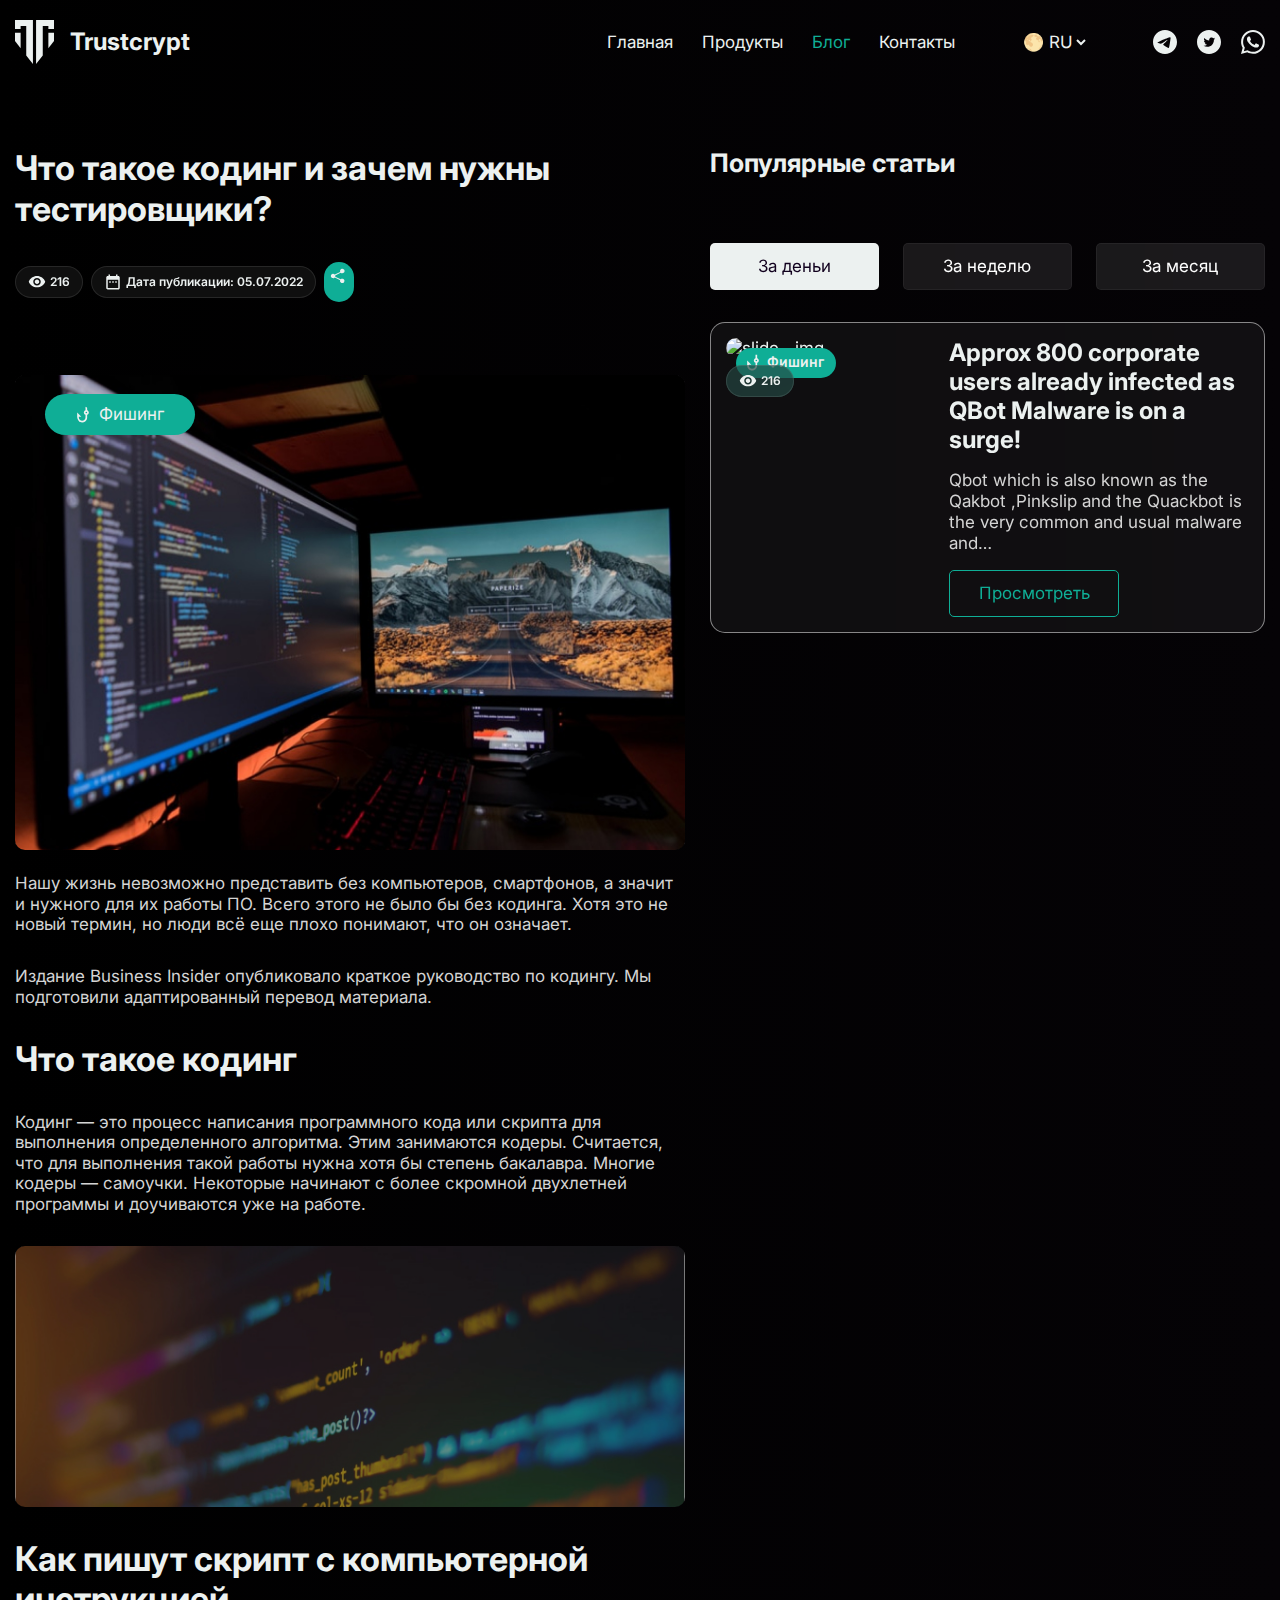
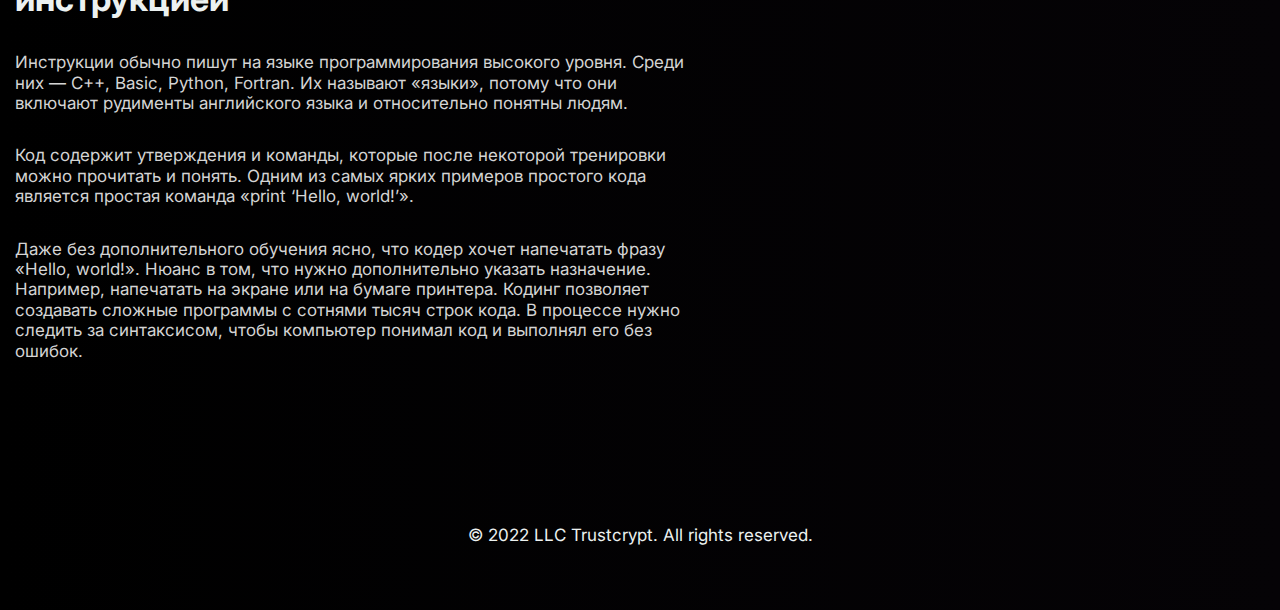
==== commit 4881097e: "Add files via upload" ====
--- a/blog.html
+++ b/blog.html
@@ -9,6 +9,8 @@
     <link href="https://fonts.googleapis.com/css2?family=Inter:wght@400;700&display=swap" rel="stylesheet">
     <link rel="stylesheet" href="css/normalize.css">
     <link rel="stylesheet" href="css/style.css">
+    <!-- box-icons -->
+    <link href='https://unpkg.com/boxicons@2.1.4/css/boxicons.min.css' rel='stylesheet'>
     <title>Blog - TrustCrypt</title>
 </head>
 <body>
@@ -92,6 +94,7 @@
                             </ul>
                         </div>
                     </div>
+                    <div class="bx bx-menu" id="menu-icon"></div>
                 </nav>
             </div>
         </header>
@@ -412,5 +415,6 @@
         </footer>
     </div>
     <script src="js/tabs-blog.js"></script>
+    <script src="js/menu.js"></script>
 </body>
 </html>--- a/css/style.css
+++ b/css/style.css
@@ -91,6 +91,13 @@
     font-size: 24px;
     line-height: 1.21;
 }
+/* menu-icon */
+#menu-icon {
+    font-size: 3.0rem;
+    color: var(--text-color);
+    cursor: pointer;
+    display: none;
+}
 /* nav__inner========== */
 .nav__inner {
     display: flex;
@@ -108,6 +115,7 @@
     line-height: 1.25;
 }
 .nav__link {
+    display: block;
     height: 21px;
     transition: .3s ease-in-out;
 }
@@ -161,7 +169,7 @@
     height: 100%;
     /* background-position: center; */
     background-size: calc(100vh - 64px);
-    /* padding-bottom: 100px; */
+    padding-bottom: 100px;
 }
 /* content-first======== */
 .content-first {
@@ -184,11 +192,13 @@
     margin-bottom: 32px;
 }
 .text__link {
+    background-color: #0FAE96;
+    padding: 12px 37px;
+    max-width: 168px;
+    width: 100%;
+    display: inline-block;
     font-weight: 400;
     line-height: 1.24;
-    max-width: 168px;
-    background-color: #0FAE96;
-    padding: 12px 37px;
     border-radius: 5px;
     transition: .3s ease-in-out;
     color: #ECF1F0;
@@ -200,6 +210,9 @@
 .text__link:active {
     background-color: #027463;
     color: #DFDFDF;
+}
+.content__photo {
+    width: 100%;
 }
 /* content-second========= */
 .content-second {
@@ -223,7 +236,6 @@
 /* content-tools========== */
 .content-tools {
     text-align: center;
-    align-items: center;
 }
 .tools__title {
     font-weight: 700;
@@ -248,7 +260,6 @@
 /* content-about=========== */
 .content-about {
     text-align: center;
-    align-items: center;
 }
 .about__title {
     font-weight: 700;
@@ -268,8 +279,13 @@
     display: flex;
     justify-content: center;
     gap: 32px;
+    margin-bottom: 160px;
 }
 .about__item {
+    display: flex;
+    align-items: center;
+    justify-content: center;
+    flex-direction: column;
     padding: 42px 48px;
     min-width: 412px;
     max-width: 412px;
@@ -280,7 +296,6 @@
     border-radius: 25px;
     cursor: pointer;
     transition: .3s ease-in-out;
-    margin-bottom: 160px;
     backdrop-filter: blur(50px);
 }
 .about__item:hover {
@@ -288,15 +303,7 @@
     border: 1px solid rgba(255, 255, 255, 1);
 }
 .about__icon {
-    background: rgba(255, 255, 255, 0.05);
-    padding: 25px;
-    border-radius: 25px;
     margin-bottom: 16px;
-    transition: .3s ease-in-out;
-}
-.about__icon:hover {
-    background: transparent;
-    padding: 27px;
 }
 .about__text {
     font-weight: 400;
@@ -321,6 +328,7 @@
 .contact__form {
     display: flex;
     justify-content: space-between;
+    gap: 30px;
     padding: 32px;
     background: transparent;
     border: 1px solid;
@@ -338,6 +346,7 @@
     width: 422px;
 }
 .contact__item {
+    font-weight: 400;
     font-family: inherit;
     background-color: transparent;
     padding: 12px 14px;
@@ -466,24 +475,31 @@
     background-color: #027463;
     color: #DFDFDF;
 }
+.contact__location {
+    display: flex;
+    flex-direction: column;
+    gap: 40px;
+}
+.location__list {
+    display: flex;
+    flex-direction: column;
+    gap: 20px;
+}
 .item__map {
     display: flex;
     align-items: flex-end;
     gap: 8px;
-    margin-bottom: 16px;
 }
 .phone__link {
     display: flex;
     align-items: center;
     gap: 8px;
-    margin-bottom: 16px;
     color: #D4D4D4;
     transition: .3s ease-in-out;
 }
 .email__link {
     display: flex;
     gap: 8px;
-    margin-bottom: 28px;
     color: #D4D4D4;
     transition: .3s ease-in-out;
 }
@@ -494,6 +510,9 @@
 .phone__link:active,
 .email__link:active {
     color: #027463;
+}
+.location__img {
+    width: 100%;
 }
 
 /* footer=================================================================== */
@@ -1385,12 +1404,1862 @@
 }
 
 
-
-
+/* ================================@media================================== */
+@media (max-width: 1300px) {
+    /* content-first======== */
+    .content-first {
+        gap: 60px;
+    }
+    .content__photo {
+        max-width: 600px;
+    }
+    /* content-second========= */
+    .content-second {
+        gap: 60px;
+    }
+    .swiper {
+        max-width: 600px;
+    }
+    .slide__img {
+        max-width: 600px;
+    }
+    .swiper-horizontal>.swiper-pagination-bullets, .swiper-pagination-bullets.swiper-pagination-horizontal, .swiper-pagination-custom, .swiper-pagination-fraction {
+        top: 305px;
+    }
+    /* content-tools========== */
+    .tools__list {
+        gap: 60px;
+    }
+    /* content-about=========== */
+    .content-about {
+        text-align: center;
+    }
+    .about__list {
+        display: grid;
+        grid-template-columns: repeat(3, 1fr);
+        gap: 30px;
+        justify-items: center;
+        margin-bottom: 150px;
+    }
+    .about__item {
+        padding: 40px 45px;
+        min-width: 375px;
+        max-width: 375px;
+        width: 100%;
+        height: 250px;
+    }
+    
+    
+    
+    
+    /* ===========================catalog_product=============================== */
+    .catalog-product__title {
+        font-weight: 700;
+        font-size: 34px;
+        line-height: 1.21;
+        color: #ECF1F0;
+        margin: 64px 0 32px;
+    }
+    .catalog-product__text {
+        font-weight: 400;
+        font-size: 17px;
+        line-height: 1.21;
+        color: #D4D4D4;
+        margin-bottom: 32px;
+    }
+    .tabs__btn {
+        display: flex;
+        gap: 24px;
+        margin-bottom: 32px;
+    }
+    .tabs__btn-item {
+        display: flex;
+        justify-content: center;
+        font-weight: 400;
+        font-size: 17px;
+        line-height: 1.24;
+        padding: 12px;
+        background: rgba(255, 255, 255, 0.09);
+        border: 1px solid rgba(255, 255, 255, 0.05);
+        border-radius: 5px;
+        max-width: 170px;
+        width: 100%;
+        cursor: pointer;
+        color: #fff;
+        backdrop-filter: blur(50px);
+    }
+    .tabs__btn-item:hover {
+        background-color: #ECF1F0;
+        border: 1px solid #ECF1F0;
+        border-radius: 5px;
+        color: #11011E;
+    }
+    .tabs__btn-item--active {
+        background-color: #ECF1F0;
+        border-radius: 5px;
+        color: #11011E;
+    }
+    .tabs__content-item {
+        display: none;
+        grid-template-columns: repeat(3, 1fr);
+        gap: 32px;
+        max-width: 412px;
+        width: 100%;
+    }
+    .tabs__content-item.tabs__content-item--active {
+        display: grid;
+    }
+    .card {
+        display: grid;
+        gap: 16px;
+        padding: 15px;
+        backdrop-filter: blur(50px);
+        background: rgba(255, 255, 255, 0.05);
+        border: 1px solid rgba(255, 255, 255, 0.5);
+        border-radius: 15px;
+        transition: transform .2s ease;
+    }
+    .card:hover {
+        transform: translateY(-5px);
+    }
+    .card__img {
+        max-width: 380px;
+        border-top-right-radius: 15px;
+        border-top-left-radius: 15px;
+        margin-bottom: 7px;
+    }
+    .pagination {
+        width: 99px;
+        height: 3px;
+        background-color: #0FAE96;
+        border-radius: 5px;
+        margin: 0 auto;
+        margin-bottom: 7px;
+    }
+    .tabs-item__name {
+        font-style: normal;
+        font-weight: 700;
+        font-size: 24px;
+        line-height: 1.21;
+        color: #ECF1F0;
+        transition: .3s ease-in-out;
+    }
+    .tabs-item__name:hover {
+        color: #0FAE96;
+    }
+    .tabs-item__text {
+        font-weight: 400;
+        font-size: 17px;
+        line-height: 1.24;
+        color: #D4D4D4;
+    }
+    .tabs-item__more {
+        max-width: 50px;
+        width: 100%;
+        font-weight: 400;
+        font-size: 17px;
+        line-height: 1.24;
+        color: #D4D4D4;
+        transition: .3s ease-in-out;
+    }
+    .tabs-item__more:hover {
+        color: #0FAE96;
+    }
+    
+    
+    /* ===========================product======================================= */
+    .product-about {
+        display: flex;
+        flex-direction: column;
+        margin-top: 64px;
+    }
+    .product-about__main {
+        display: flex;
+        gap: 64px;
+        margin-bottom: 134px;
+    }
+    .product-about__cont {
+        max-width: 410px;
+        width: 100%;
+        height: 410px;
+        background: rgba(255, 255, 255, 0.1);
+        border: 1px solid rgba(255, 255, 255, 0.1);
+        border-radius: 10px;
+    }
+    .product-about__img {
+        max-width: 409px;
+        width: 100%;
+        height: 409px;
+        border-radius: 10px;
+    }
+    .product-about__name {
+        font-weight: 700;
+        font-size: 34px;
+        line-height: 1.2;
+        color: #ECF1F0;
+        margin-bottom: 32px;
+    }
+    .product-about__paragraphs {
+        display: flex;
+        flex-direction: column;
+        gap: 15px;
+    }
+    .product-about__text {
+        font-weight: 400;
+        font-size: 17px;
+        line-height: 1.21;
+        color: #D4D4D4;
+    }
+    .product-about__title {
+        font-weight: 700;
+        font-size: 32px;
+        line-height: 1.2;
+        margin-bottom: 64px;
+    }
+    .product-about__another-product {
+        display: flex;
+        flex-wrap: wrap;
+        gap: 65px 64px;
+    }
+    .another-product {
+        display: flex;
+        gap: 24px;
+        max-width: 566px;
+        width: 100%;
+        backdrop-filter: blur(50px);
+        background: rgba(255, 255, 255, 0.05);
+        border: 1px solid rgba(255, 255, 255, 0.1);
+        border-radius: 10px;
+        backdrop-filter: blur(30px);
+    }
+    .about-img {
+        padding: 42px 16px;
+        background: rgba(255, 255, 255, 0.05);
+        border-radius: 10px;
+    }
+    .about-content {
+        display: flex;
+        flex-direction: column;
+        gap: 16px;
+        padding: 5px;
+    }
+    .about-content__title {
+        font-weight: 700;
+        font-size: 24px;
+        line-height: 1.21;
+        color: #ECF1F0;
+    }
+    .about-content__info {
+        font-weight: 400;
+        font-size: 17px;
+        line-height: 1.2;
+        color: #D4D4D4;
+    }
+    .about-content__link {
+        font-weight: 400;
+        font-size: 17px;
+        line-height: 1.2;
+        color: #0FAE96;
+        padding: 12px;
+        border: 1px solid #0FAE96;
+        max-width: 170px;
+        width: 100%;
+        text-align: center;
+        border-radius: 5px;
+        transition: .3s ease-in-out;
+    }
+    .about-content__link:hover {
+        background: #058F7B;
+        border-radius: 5px;
+        color: #F9F9F9;
+    }
+    .about-content__link:active {
+        background: #027463;
+        border-radius: 5px;
+        color: #DFDFDF;
+    }
+    
+    
+    /* ============================catalog_blog================================= */
+    .catalog-blog__title {
+        font-weight: 700;
+        font-size: 34px;
+        line-height: 1.21;
+        color: #ECF1F0;
+        margin: 64px 0 32px;
+        max-width: 611px;
+    }
+    .catalog-blog__text {
+        font-weight: 400;
+        font-size: 17px;
+        line-height: 1.21;
+        color: #D4D4D4;
+        margin-bottom: 32px;
+        max-width: 618px;
+    }
+    .tabs__btn {
+        display: flex;
+        gap: 24px;
+        margin-bottom: 32px;
+    }
+    .tabs__btn-item {
+        display: flex;
+        justify-content: center;
+        font-weight: 400;
+        font-size: 17px;
+        line-height: 1.24;
+        padding: 12px;
+        background: rgba(255, 255, 255, 0.09);
+        border: 1px solid rgba(255, 255, 255, 0.05);
+        border-radius: 5px;
+        max-width: 170px;
+        width: 100%;
+        cursor: pointer;
+        color: #fff;
+        backdrop-filter: blur(50px);
+    }
+    .tabs__btn-item:hover {
+        background-color: #ECF1F0;
+        border: 1px solid #ECF1F0;
+        border-radius: 5px;
+        color: #11011E;
+    }
+    .tabs__btn-item--active {
+        background-color: #ECF1F0;
+        border-radius: 5px;
+        color: #11011E;
+    }
+    .tabs__content-item {
+        display: none;
+        grid-template-columns: repeat(3, 1fr);
+        gap: 32px;
+        max-width: 412px;
+        width: 100%;
+    }
+    .tabs__content-item.tabs__content-item--active {
+        display: grid;
+    }
+    .card {
+        display: grid;
+        gap: 16px;
+        padding: 15px;
+        backdrop-filter: blur(50px);
+        background: rgba(255, 255, 255, 0.05);
+        border: 1px solid rgba(255, 255, 255, 0.5);
+        border-radius: 15px;
+        transition: transform .2s ease;
+    }
+    .card:hover {
+        transform: translateY(-5px);
+    }
+    .card__img {
+        max-width: 380px;
+        height: 228px;
+        border-radius: 15px;
+        margin-bottom: 7px;
+    }
+    .pagination {
+        width: 99px;
+        height: 3px;
+        background-color: #0FAE96;
+        border-radius: 5px;
+        margin: 0 auto;
+        margin-bottom: 7px;
+    }
+    .card-link {
+        position: absolute;
+        top: 20px;
+        left: 20px;
+        height: 32px;
+        max-width: 150px;
+        width: 100%;
+        display: -webkit-box;
+        display: -ms-flexbox;
+        display: flex;
+        justify-content: center;
+        gap: 8px;
+        -webkit-box-align: center;
+        -ms-flex-align: center;
+        align-items: center;
+        padding: 0 12px;
+        background: #0FAE96;
+        -webkit-border-radius: 50px;
+        border-radius: 50px;
+        text-decoration: none;
+    }
+    .card-link span {
+        font-weight: 600;
+        font-size: 14px;
+        line-height: 1.2;
+        color: #ECF1F0;
+    }
+    .post-meta {
+        display: -webkit-box;
+        display: -ms-flexbox;
+        display: flex;
+        gap: 8px;
+        position: absolute;
+        left: 180px;
+        bottom: 230px;
+    }
+    .post-counter {
+        position: relative;
+        background: rgba(30, 30, 30, 0.5);
+        backdrop-filter: blur(50px);
+        border: 0.5px solid rgba(255, 255, 255, 0.1);
+        -webkit-border-radius: 1000px;
+        border-radius: 1000px;
+        padding: 0 12px;
+        height: 32px;
+        display: -webkit-box;
+        display: -ms-flexbox;
+        display: flex;
+        gap: 4px;
+        -webkit-box-align: center;
+        -ms-flex-align: center;
+        align-items: center;
+        text-decoration: none;
+        z-index: 0;
+        overflow: hidden;
+    }
+    .post-counter span {
+        font-weight: 600;
+        font-size: 12px;
+        line-height: 1.2;
+        color: #ECF1F0;
+    }
+    .counter-icon {
+        line-height: 0;
+    }
+    .date-counter {
+        position: relative;
+        background: rgba(30, 30, 30, 0.5);
+        backdrop-filter: blur(50px);
+        border: 0.5px solid rgba(255, 255, 255, 0.1);
+        -webkit-border-radius: 1000px;
+        border-radius: 1000px;
+        padding: 0 12px;
+        height: 32px;
+        display: -webkit-box;
+        display: -ms-flexbox;
+        display: flex;
+        gap: 4px;
+        -webkit-box-align: center;
+        -ms-flex-align: center;
+        align-items: center;
+        text-decoration: none;
+        z-index: 0;
+        overflow: hidden;
+    }
+    .date-counter span {
+        font-weight: 600;
+        font-size: 12px;
+        line-height: 1.2;
+        color: #ECF1F0;
+    }
+    .tabs-item__name {
+        font-style: normal;
+        font-weight: 700;
+        font-size: 24px;
+        line-height: 1.21;
+        color: #ECF1F0;
+    }
+    .tabs-item__name:hover {
+        color: #0FAE96;
+    }
+    .tabs-item__text {
+        font-weight: 400;
+        font-size: 17px;
+        line-height: 1.24;
+        color: #D4D4D4;
+    }
+    .pagination-wrapper {
+        display: -webkit-box;
+        display: -ms-flexbox;
+        display: flex;
+        -webkit-box-align: center;
+        -ms-flex-align: center;
+        align-items: center;
+        -webkit-box-pack: center;
+        -ms-flex-pack: center;
+        justify-content: center;
+    }
+    .pagination-blog {
+        margin: 16px auto 0;
+        display: -webkit-inline-box;
+        display: -ms-inline-flexbox;
+        display: inline-flex;
+        padding: 6px;
+        -webkit-box-pack: center;
+        -ms-flex-pack: center;
+        justify-content: center;
+        -webkit-box-align: center;
+        -ms-flex-align: center;
+        align-items: center;
+        background: rgba(255, 255, 255, 0.05);
+        border: 1px solid rgba(255, 255, 255, 0.1);
+        -webkit-border-radius: 10px;
+        border-radius: 10px;
+        justify-self: center;
+        -ms-flex-item-align: center;
+        align-self: center;
+        gap: 15px;
+    }
+    .first-page,
+    .second-page {
+        width: 45px;
+        height: 45px;
+        display: -webkit-box;
+        display: -ms-flexbox;
+        display: flex;
+        -webkit-box-align: center;
+        -ms-flex-align: center;
+        align-items: center;
+        -webkit-box-pack: center;
+        -ms-flex-pack: center;
+        justify-content: center;
+        text-align: center;
+        -webkit-border-radius: 10px;
+        border-radius: 10px;
+        font-size: 18px;
+    }
+    .first-page:hover,
+    .second-page:hover {
+        background: rgba(255, 255, 255, 0.1);
+    }
+    .first-page--active {
+        background: rgba(255, 255, 255, 0.1);
+    }
+    .second-page--active {
+        background: rgba(255, 255, 255, 0.1);
+    }
+    
+    
+    /* ==============================blog======================================= */
+    .blog-single {
+        display: -webkit-box;
+        display: -ms-flexbox;
+        display: flex;
+        gap: 25px;
+        -webkit-box-pack: justify;
+        -ms-flex-pack: justify;
+        padding-top: 64px;
+    }
+    .blog-post {
+        width: calc(100% - 550px - 25px);
+        display: flex;
+        flex-direction: column;
+        gap: 32px;
+    }
+    .blog-post__title {
+        font-weight: 700;
+        font-size: 34px;
+        line-height: 1.2;
+        color: #ECF1F0;
+    }
+    .post-meta__blog {
+        display: -webkit-box;
+        display: -ms-flexbox;
+        display: flex;
+        gap: 8px;
+        align-items: center;
+    }
+    .post-publick {
+        position: relative;
+        background: rgba(30, 30, 30, 0.5);
+        backdrop-filter: blur(50px);
+        border: 0.5px solid rgba(255, 255, 255, 0.1);
+        -webkit-border-radius: 1000px;
+        border-radius: 1000px;
+        padding: 0 12px;
+        height: 32px;
+        display: -webkit-box;
+        display: -ms-flexbox;
+        display: flex;
+        gap: 4px;
+        -webkit-box-align: center;
+        -ms-flex-align: center;
+        align-items: center;
+        text-decoration: none;
+        z-index: 0;
+        overflow: hidden;
+    }
+    .post-publick span {
+        font-weight: 600;
+        font-size: 12px;
+        line-height: 1.2;
+        color: #ECF1F0;
+    }
+    .post-share {
+        max-width: 30px;
+        width: 100%;
+        padding: 4px 0 0;
+        -webkit-border-radius: 100px;
+        border-radius: 100px;
+        display: -webkit-box;
+        display: -ms-flexbox;
+        display: flex;
+        gap: 8px;
+        -webkit-box-align: center;
+        -ms-flex-align: center;
+        align-items: center;
+        -webkit-box-pack: center;
+        -ms-flex-pack: center;
+        justify-content: center;
+        position: relative;
+        background: #0FAE96;
+        -webkit-transition: 150ms all ease;
+        -o-transition: 150ms all ease;
+        transition: 150ms all ease;
+        overflow: hidden;
+    }
+    .post-share:hover {
+        max-width: 90px;
+    }
+    .post-share > img {
+        -webkit-transition: 150ms all ease;
+        -o-transition: 150ms all ease;
+        transition: 150ms all ease;
+        position: absolute;
+        left: 6px;
+        top: 6px;
+    }
+    .post-share:hover > img {
+        opacity: 0;
+        visibility: hidden;
+    }
+    .post-share a {
+        -webkit-transition: 300ms all ease;
+        -o-transition: 300ms all ease;
+        transition: 300ms all ease;
+        opacity: 0;
+        visibility: hidden;
+    }
+    .post-share:hover a {
+        opacity: 1;
+        visibility: visible;
+    }
+    .blog-post__image {
+        position: relative;
+        line-height: 0;
+        margin-bottom: 32px;
+    }
+    .category {
+        display: flex;
+        justify-content: center;
+        align-items: center;
+        display: -ms-flexbox;
+        gap: 10px;
+        background: #0FAE96;
+        border-radius: 60px;
+        max-width: 150px;
+        width: 100%;
+        position: relative;
+        top: 60px;
+        left: 30px;
+        padding: 10px;
+        color: #ECF1F0;
+    }
+    .category {
+        font-size: 14px;
+        line-height: 17px;
+        font-weight: 600;
+    }
+    .blog-post__image img {
+        max-width: 100%;
+        height: 100%;
+        border-radius: 10px;
+    }
+    .content-img {
+        max-width: 100%;
+        height: 100%;
+        border-radius: 10px;
+        filter: brightness(0.75);
+    }
+    .blog-post p {
+        font-weight: 400;
+        font-size: 17px;
+        line-height: 1.2;
+        color: #D4D4D4;
+    }
+    .sidebar-title {
+        margin-bottom: 64px;
+    }
+    .tabs__btn__dop {
+        display: flex;
+        gap: 24px;
+        margin-bottom: 32px;
+    }
+    .tabs__btn-item__dop {
+        display: flex;
+        justify-content: center;
+        font-weight: 400;
+        font-size: 17px;
+        line-height: 1.24;
+        padding: 12px;
+        background: rgba(255, 255, 255, 0.09);
+        border: 1px solid rgba(255, 255, 255, 0.05);
+        border-radius: 5px;
+        max-width: 170px;
+        width: 100%;
+        cursor: pointer;
+        color: #fff;
+        backdrop-filter: blur(50px);
+    }
+    .tabs__btn-item__dop:hover {
+        background-color: #ECF1F0;
+        border: 1px solid #ECF1F0;
+        border-radius: 5px;
+        color: #11011E;
+    }
+    .tabs__btn-item__dop--active {
+        background-color: #ECF1F0;
+        border-radius: 5px;
+        color: #11011E;
+    }
+    .tabs__content-item__dop {
+        display: none;
+        grid-template-columns: repeat(1, 1fr);
+        gap: 32px;
+        max-width: 412px;
+        width: 100%;
+    }
+    .tabs__content-item__dop.tabs__content-item__dop--active {
+        display: flex;
+        flex-direction: column;
+        max-width: 560px;
+        width: 100%;
+    }
+    .card-dop {
+        display: grid;
+        grid-template-columns: repeat(2, 1fr);
+        gap: 16px;
+        padding: 15px;
+        backdrop-filter: blur(50px);
+        background: rgba(255, 255, 255, 0.05);
+        border: 1px solid rgba(255, 255, 255, 0.5);
+        border-radius: 15px;
+        transition: transform .2s ease;
+    }
+    .card-dop:hover {
+        transform: translateY(-5px);
+    }
+    .card-dop__img {
+        max-width: 220px;
+        height: 228px;
+        border-radius: 15px;
+        margin-bottom: 7px;
+    }
+    .card-link__dop {
+        position: absolute;
+        top: 25px;
+        left: 25px;
+        height: 30px;
+        max-width: 100px;
+        width: 100%;
+        display: -webkit-box;
+        display: -ms-flexbox;
+        display: flex;
+        justify-content: center;
+        gap: 8px;
+        -webkit-box-align: center;
+        -ms-flex-align: center;
+        align-items: center;
+        padding: 0 12px;
+        background: #0FAE96;
+        -webkit-border-radius: 50px;
+        border-radius: 50px;
+        text-decoration: none;
+    }
+    .card-link__dop span {
+        font-weight: 600;
+        font-size: 14px;
+        line-height: 1.2;
+        color: #ECF1F0;
+    }
+    .post-meta__dop {
+        display: -webkit-box;
+        display: -ms-flexbox;
+        display: flex;
+    }
+    .post-counter__dop {
+        position: relative;
+        background: rgba(30, 30, 30, 0.5);
+        backdrop-filter: blur(50px);
+        border: 0.5px solid rgba(255, 255, 255, 0.1);
+        -webkit-border-radius: 1000px;
+        border-radius: 1000px;
+        padding: 0 12px;
+        height: 32px;
+        display: -webkit-box;
+        display: -ms-flexbox;
+        display: flex;
+        gap: 4px;
+        -webkit-box-align: center;
+        -ms-flex-align: center;
+        align-items: center;
+        text-decoration: none;
+        z-index: 0;
+        overflow: hidden;
+    }
+    .post-counter__dop span {
+        font-weight: 600;
+        font-size: 12px;
+        line-height: 1.2;
+        color: #ECF1F0;
+    }
+    .counter-icon__dop {
+        line-height: 0;
+    }
+    .card-list-dop {
+        display: flex;
+        flex-direction: column;
+        gap: 16px;
+        min-width: 300px;
+        width: 100%;
+    }
+    .tabs-item__name-dop {
+        font-style: normal;
+        font-weight: 700;
+        font-size: 24px;
+        line-height: 1.21;
+        color: #ECF1F0;
+    }
+    .tabs-item__name-dop:hover {
+        color: #0FAE96;
+    }
+    .tabs-item__text-dop {
+        font-weight: 400;
+        font-size: 17px;
+        line-height: 1.24;
+        color: #D4D4D4;
+    }
+    .tabs-item__more {
+        font-weight: 400;
+        font-size: 17px;
+        line-height: 1.2;
+        color: #0FAE96;
+        max-width: 170px;
+        width: 100%;
+        text-align: center;
+        padding: 12px;
+        background: transparent;
+        border: 1px solid #0FAE96;
+        border-radius: 5px;
+        transition: .2s ease-in-out;
+    }
+    .tabs-item__more:hover {
+        color: #F9F9F9;
+        background: #058F7B;
+    }
+    .tabs-item__more:active {
+        color: #DFDFDF;
+        background: #027463;
+    }
+    
+    
+    /* ============================contacts===================================== */
+    .contacts-title {
+        color: #ECF1F0;
+        font-weight: 700;
+        font-size: 34px;
+        line-height: 1.21;
+        margin-bottom: 32px;
+        margin-top: 64px;
+    }
+    .contacts-whatsapp {
+        padding-bottom: 1.5px;
+    }
+    .contacts-telegram {
+        padding-bottom: .5px;
+    }
+    .whatsapp__link {
+        color: #ECF1F0;
+    }
+    .whatsapp__link:hover {
+        color: #0dae96;
+    }
+    .telegram__link {
+        color: #ECF1F0;
+    }
+    .telegram__link:hover {
+        color: #0dae96;
+    }
+    .contacts-email {
+        display: flex;
+        gap: 5px; 
+    }
+    .email__item__link {
+        color: #ECF1F0;
+    }
+    .email__item__link:hover {
+        color: #0dae96;
+    }
+    
+    
+    /* ===============================our_story================================= */
+    .img-and-title {
+        background-image: url(https://trustcrypt.com/wp-content/uploads/2023/02/cyber-security-image-1-1024x576.jpeg);
+        position: relative;
+        background-size: cover;
+        background-position: 50%;
+        min-height: 430px;
+        width: 100%;
+        padding: 1em;
+        margin-top: 64px;
+        filter: brightness(0.75);
+    }
+    .story-title {
+        text-align: center;
+        font-size: 36px;
+        position: relative;
+        top: -235px;
+        width: 100%;
+        z-index: 1;
+        color: #fff;
+    }
+    .story-information {
+        display: flex;
+        flex-direction: column;
+        gap: 16px;
+    }
+    .story-info {
+        font-size: 20px;
+        line-height: 1.05;
+    }
+}
 @media (max-width: 1200px) {
-    
+    /* content-first======== */
+    .content-first {
+        gap: 55px;
+        padding-top: 140px;
+        margin-bottom: 150px;
+    }
+    .text__title {
+        font-size: 32px;
+        margin-bottom: 30px;
+    }
+    .text__subtitle {
+        margin-bottom: 30px;
+    }
+    .content__photo {
+        max-width: 575px;
+    }
+    /* content-tools========== */
+    .tools__title {
+        margin-bottom: 30px;
+    }
+    .tools__subtitle {
+        max-width: 725px;
+        margin-bottom: 60px;
+    }
+    .tools__list {
+        gap: 50px;
+        margin-bottom: 150px;
+    }
+    /* content-about=========== */
+    .about__title {
+        font-size: 32px;
+        margin-bottom: 30px;
+    }
+    .about__subtitle {
+        margin-bottom: 60px;
+    }
+    .about__list {
+        gap: 25px;
+        margin-bottom: 140px;
+    }
+    .about__item {
+        padding: 35px 40px;
+        min-width: 325px;
+        max-width: 350px;
+        width: 100%;
+        height: 250px;
+    }
+    .about__text {
+        font-size: 22px;
+    }
+    
+    
+    
+    /* ===========================catalog_product=============================== */
+    .catalog-product__title {
+        font-weight: 700;
+        font-size: 34px;
+        line-height: 1.21;
+        color: #ECF1F0;
+        margin: 64px 0 32px;
+    }
+    .catalog-product__text {
+        font-weight: 400;
+        font-size: 17px;
+        line-height: 1.21;
+        color: #D4D4D4;
+        margin-bottom: 32px;
+    }
+    .tabs__btn {
+        display: flex;
+        gap: 24px;
+        margin-bottom: 32px;
+    }
+    .tabs__btn-item {
+        display: flex;
+        justify-content: center;
+        font-weight: 400;
+        font-size: 17px;
+        line-height: 1.24;
+        padding: 12px;
+        background: rgba(255, 255, 255, 0.09);
+        border: 1px solid rgba(255, 255, 255, 0.05);
+        border-radius: 5px;
+        max-width: 170px;
+        width: 100%;
+        cursor: pointer;
+        color: #fff;
+        backdrop-filter: blur(50px);
+    }
+    .tabs__btn-item:hover {
+        background-color: #ECF1F0;
+        border: 1px solid #ECF1F0;
+        border-radius: 5px;
+        color: #11011E;
+    }
+    .tabs__btn-item--active {
+        background-color: #ECF1F0;
+        border-radius: 5px;
+        color: #11011E;
+    }
+    .tabs__content-item {
+        display: none;
+        grid-template-columns: repeat(3, 1fr);
+        gap: 32px;
+        max-width: 412px;
+        width: 100%;
+    }
+    .tabs__content-item.tabs__content-item--active {
+        display: grid;
+    }
+    .card {
+        display: grid;
+        gap: 16px;
+        padding: 15px;
+        backdrop-filter: blur(50px);
+        background: rgba(255, 255, 255, 0.05);
+        border: 1px solid rgba(255, 255, 255, 0.5);
+        border-radius: 15px;
+        transition: transform .2s ease;
+    }
+    .card:hover {
+        transform: translateY(-5px);
+    }
+    .card__img {
+        max-width: 380px;
+        border-top-right-radius: 15px;
+        border-top-left-radius: 15px;
+        margin-bottom: 7px;
+    }
+    .pagination {
+        width: 99px;
+        height: 3px;
+        background-color: #0FAE96;
+        border-radius: 5px;
+        margin: 0 auto;
+        margin-bottom: 7px;
+    }
+    .tabs-item__name {
+        font-style: normal;
+        font-weight: 700;
+        font-size: 24px;
+        line-height: 1.21;
+        color: #ECF1F0;
+        transition: .3s ease-in-out;
+    }
+    .tabs-item__name:hover {
+        color: #0FAE96;
+    }
+    .tabs-item__text {
+        font-weight: 400;
+        font-size: 17px;
+        line-height: 1.24;
+        color: #D4D4D4;
+    }
+    .tabs-item__more {
+        max-width: 50px;
+        width: 100%;
+        font-weight: 400;
+        font-size: 17px;
+        line-height: 1.24;
+        color: #D4D4D4;
+        transition: .3s ease-in-out;
+    }
+    .tabs-item__more:hover {
+        color: #0FAE96;
+    }
+    
+    
+    /* ===========================product======================================= */
+    .product-about {
+        display: flex;
+        flex-direction: column;
+        margin-top: 64px;
+    }
+    .product-about__main {
+        display: flex;
+        gap: 64px;
+        margin-bottom: 134px;
+    }
+    .product-about__cont {
+        max-width: 410px;
+        width: 100%;
+        height: 410px;
+        background: rgba(255, 255, 255, 0.1);
+        border: 1px solid rgba(255, 255, 255, 0.1);
+        border-radius: 10px;
+    }
+    .product-about__img {
+        max-width: 409px;
+        width: 100%;
+        height: 409px;
+        border-radius: 10px;
+    }
+    .product-about__name {
+        font-weight: 700;
+        font-size: 34px;
+        line-height: 1.2;
+        color: #ECF1F0;
+        margin-bottom: 32px;
+    }
+    .product-about__paragraphs {
+        display: flex;
+        flex-direction: column;
+        gap: 15px;
+    }
+    .product-about__text {
+        font-weight: 400;
+        font-size: 17px;
+        line-height: 1.21;
+        color: #D4D4D4;
+    }
+    .product-about__title {
+        font-weight: 700;
+        font-size: 32px;
+        line-height: 1.2;
+        margin-bottom: 64px;
+    }
+    .product-about__another-product {
+        display: flex;
+        flex-wrap: wrap;
+        gap: 65px 64px;
+    }
+    .another-product {
+        display: flex;
+        gap: 24px;
+        max-width: 566px;
+        width: 100%;
+        backdrop-filter: blur(50px);
+        background: rgba(255, 255, 255, 0.05);
+        border: 1px solid rgba(255, 255, 255, 0.1);
+        border-radius: 10px;
+        backdrop-filter: blur(30px);
+    }
+    .about-img {
+        padding: 42px 16px;
+        background: rgba(255, 255, 255, 0.05);
+        border-radius: 10px;
+    }
+    .about-content {
+        display: flex;
+        flex-direction: column;
+        gap: 16px;
+        padding: 5px;
+    }
+    .about-content__title {
+        font-weight: 700;
+        font-size: 24px;
+        line-height: 1.21;
+        color: #ECF1F0;
+    }
+    .about-content__info {
+        font-weight: 400;
+        font-size: 17px;
+        line-height: 1.2;
+        color: #D4D4D4;
+    }
+    .about-content__link {
+        font-weight: 400;
+        font-size: 17px;
+        line-height: 1.2;
+        color: #0FAE96;
+        padding: 12px;
+        border: 1px solid #0FAE96;
+        max-width: 170px;
+        width: 100%;
+        text-align: center;
+        border-radius: 5px;
+        transition: .3s ease-in-out;
+    }
+    .about-content__link:hover {
+        background: #058F7B;
+        border-radius: 5px;
+        color: #F9F9F9;
+    }
+    .about-content__link:active {
+        background: #027463;
+        border-radius: 5px;
+        color: #DFDFDF;
+    }
+    
+    
+    /* ============================catalog_blog================================= */
+    .catalog-blog__title {
+        font-weight: 700;
+        font-size: 34px;
+        line-height: 1.21;
+        color: #ECF1F0;
+        margin: 64px 0 32px;
+        max-width: 611px;
+    }
+    .catalog-blog__text {
+        font-weight: 400;
+        font-size: 17px;
+        line-height: 1.21;
+        color: #D4D4D4;
+        margin-bottom: 32px;
+        max-width: 618px;
+    }
+    .tabs__btn {
+        display: flex;
+        gap: 24px;
+        margin-bottom: 32px;
+    }
+    .tabs__btn-item {
+        display: flex;
+        justify-content: center;
+        font-weight: 400;
+        font-size: 17px;
+        line-height: 1.24;
+        padding: 12px;
+        background: rgba(255, 255, 255, 0.09);
+        border: 1px solid rgba(255, 255, 255, 0.05);
+        border-radius: 5px;
+        max-width: 170px;
+        width: 100%;
+        cursor: pointer;
+        color: #fff;
+        backdrop-filter: blur(50px);
+    }
+    .tabs__btn-item:hover {
+        background-color: #ECF1F0;
+        border: 1px solid #ECF1F0;
+        border-radius: 5px;
+        color: #11011E;
+    }
+    .tabs__btn-item--active {
+        background-color: #ECF1F0;
+        border-radius: 5px;
+        color: #11011E;
+    }
+    .tabs__content-item {
+        display: none;
+        grid-template-columns: repeat(3, 1fr);
+        gap: 32px;
+        max-width: 412px;
+        width: 100%;
+    }
+    .tabs__content-item.tabs__content-item--active {
+        display: grid;
+    }
+    .card {
+        display: grid;
+        gap: 16px;
+        padding: 15px;
+        backdrop-filter: blur(50px);
+        background: rgba(255, 255, 255, 0.05);
+        border: 1px solid rgba(255, 255, 255, 0.5);
+        border-radius: 15px;
+        transition: transform .2s ease;
+    }
+    .card:hover {
+        transform: translateY(-5px);
+    }
+    .card__img {
+        max-width: 380px;
+        height: 228px;
+        border-radius: 15px;
+        margin-bottom: 7px;
+    }
+    .pagination {
+        width: 99px;
+        height: 3px;
+        background-color: #0FAE96;
+        border-radius: 5px;
+        margin: 0 auto;
+        margin-bottom: 7px;
+    }
+    .card-link {
+        position: absolute;
+        top: 20px;
+        left: 20px;
+        height: 32px;
+        max-width: 150px;
+        width: 100%;
+        display: -webkit-box;
+        display: -ms-flexbox;
+        display: flex;
+        justify-content: center;
+        gap: 8px;
+        -webkit-box-align: center;
+        -ms-flex-align: center;
+        align-items: center;
+        padding: 0 12px;
+        background: #0FAE96;
+        -webkit-border-radius: 50px;
+        border-radius: 50px;
+        text-decoration: none;
+    }
+    .card-link span {
+        font-weight: 600;
+        font-size: 14px;
+        line-height: 1.2;
+        color: #ECF1F0;
+    }
+    .post-meta {
+        display: -webkit-box;
+        display: -ms-flexbox;
+        display: flex;
+        gap: 8px;
+        position: absolute;
+        left: 180px;
+        bottom: 230px;
+    }
+    .post-counter {
+        position: relative;
+        background: rgba(30, 30, 30, 0.5);
+        backdrop-filter: blur(50px);
+        border: 0.5px solid rgba(255, 255, 255, 0.1);
+        -webkit-border-radius: 1000px;
+        border-radius: 1000px;
+        padding: 0 12px;
+        height: 32px;
+        display: -webkit-box;
+        display: -ms-flexbox;
+        display: flex;
+        gap: 4px;
+        -webkit-box-align: center;
+        -ms-flex-align: center;
+        align-items: center;
+        text-decoration: none;
+        z-index: 0;
+        overflow: hidden;
+    }
+    .post-counter span {
+        font-weight: 600;
+        font-size: 12px;
+        line-height: 1.2;
+        color: #ECF1F0;
+    }
+    .counter-icon {
+        line-height: 0;
+    }
+    .date-counter {
+        position: relative;
+        background: rgba(30, 30, 30, 0.5);
+        backdrop-filter: blur(50px);
+        border: 0.5px solid rgba(255, 255, 255, 0.1);
+        -webkit-border-radius: 1000px;
+        border-radius: 1000px;
+        padding: 0 12px;
+        height: 32px;
+        display: -webkit-box;
+        display: -ms-flexbox;
+        display: flex;
+        gap: 4px;
+        -webkit-box-align: center;
+        -ms-flex-align: center;
+        align-items: center;
+        text-decoration: none;
+        z-index: 0;
+        overflow: hidden;
+    }
+    .date-counter span {
+        font-weight: 600;
+        font-size: 12px;
+        line-height: 1.2;
+        color: #ECF1F0;
+    }
+    .tabs-item__name {
+        font-style: normal;
+        font-weight: 700;
+        font-size: 24px;
+        line-height: 1.21;
+        color: #ECF1F0;
+    }
+    .tabs-item__name:hover {
+        color: #0FAE96;
+    }
+    .tabs-item__text {
+        font-weight: 400;
+        font-size: 17px;
+        line-height: 1.24;
+        color: #D4D4D4;
+    }
+    .pagination-wrapper {
+        display: -webkit-box;
+        display: -ms-flexbox;
+        display: flex;
+        -webkit-box-align: center;
+        -ms-flex-align: center;
+        align-items: center;
+        -webkit-box-pack: center;
+        -ms-flex-pack: center;
+        justify-content: center;
+    }
+    .pagination-blog {
+        margin: 16px auto 0;
+        display: -webkit-inline-box;
+        display: -ms-inline-flexbox;
+        display: inline-flex;
+        padding: 6px;
+        -webkit-box-pack: center;
+        -ms-flex-pack: center;
+        justify-content: center;
+        -webkit-box-align: center;
+        -ms-flex-align: center;
+        align-items: center;
+        background: rgba(255, 255, 255, 0.05);
+        border: 1px solid rgba(255, 255, 255, 0.1);
+        -webkit-border-radius: 10px;
+        border-radius: 10px;
+        justify-self: center;
+        -ms-flex-item-align: center;
+        align-self: center;
+        gap: 15px;
+    }
+    .first-page,
+    .second-page {
+        width: 45px;
+        height: 45px;
+        display: -webkit-box;
+        display: -ms-flexbox;
+        display: flex;
+        -webkit-box-align: center;
+        -ms-flex-align: center;
+        align-items: center;
+        -webkit-box-pack: center;
+        -ms-flex-pack: center;
+        justify-content: center;
+        text-align: center;
+        -webkit-border-radius: 10px;
+        border-radius: 10px;
+        font-size: 18px;
+    }
+    .first-page:hover,
+    .second-page:hover {
+        background: rgba(255, 255, 255, 0.1);
+    }
+    .first-page--active {
+        background: rgba(255, 255, 255, 0.1);
+    }
+    .second-page--active {
+        background: rgba(255, 255, 255, 0.1);
+    }
+    
+    
+    /* ==============================blog======================================= */
+    .blog-single {
+        display: -webkit-box;
+        display: -ms-flexbox;
+        display: flex;
+        gap: 25px;
+        -webkit-box-pack: justify;
+        -ms-flex-pack: justify;
+        padding-top: 64px;
+    }
+    .blog-post {
+        width: calc(100% - 550px - 25px);
+        display: flex;
+        flex-direction: column;
+        gap: 32px;
+    }
+    .blog-post__title {
+        font-weight: 700;
+        font-size: 34px;
+        line-height: 1.2;
+        color: #ECF1F0;
+    }
+    .post-meta__blog {
+        display: -webkit-box;
+        display: -ms-flexbox;
+        display: flex;
+        gap: 8px;
+        align-items: center;
+    }
+    .post-publick {
+        position: relative;
+        background: rgba(30, 30, 30, 0.5);
+        backdrop-filter: blur(50px);
+        border: 0.5px solid rgba(255, 255, 255, 0.1);
+        -webkit-border-radius: 1000px;
+        border-radius: 1000px;
+        padding: 0 12px;
+        height: 32px;
+        display: -webkit-box;
+        display: -ms-flexbox;
+        display: flex;
+        gap: 4px;
+        -webkit-box-align: center;
+        -ms-flex-align: center;
+        align-items: center;
+        text-decoration: none;
+        z-index: 0;
+        overflow: hidden;
+    }
+    .post-publick span {
+        font-weight: 600;
+        font-size: 12px;
+        line-height: 1.2;
+        color: #ECF1F0;
+    }
+    .post-share {
+        max-width: 30px;
+        width: 100%;
+        padding: 4px 0 0;
+        -webkit-border-radius: 100px;
+        border-radius: 100px;
+        display: -webkit-box;
+        display: -ms-flexbox;
+        display: flex;
+        gap: 8px;
+        -webkit-box-align: center;
+        -ms-flex-align: center;
+        align-items: center;
+        -webkit-box-pack: center;
+        -ms-flex-pack: center;
+        justify-content: center;
+        position: relative;
+        background: #0FAE96;
+        -webkit-transition: 150ms all ease;
+        -o-transition: 150ms all ease;
+        transition: 150ms all ease;
+        overflow: hidden;
+    }
+    .post-share:hover {
+        max-width: 90px;
+    }
+    .post-share > img {
+        -webkit-transition: 150ms all ease;
+        -o-transition: 150ms all ease;
+        transition: 150ms all ease;
+        position: absolute;
+        left: 6px;
+        top: 6px;
+    }
+    .post-share:hover > img {
+        opacity: 0;
+        visibility: hidden;
+    }
+    .post-share a {
+        -webkit-transition: 300ms all ease;
+        -o-transition: 300ms all ease;
+        transition: 300ms all ease;
+        opacity: 0;
+        visibility: hidden;
+    }
+    .post-share:hover a {
+        opacity: 1;
+        visibility: visible;
+    }
+    .blog-post__image {
+        position: relative;
+        line-height: 0;
+        margin-bottom: 32px;
+    }
+    .category {
+        display: flex;
+        justify-content: center;
+        align-items: center;
+        display: -ms-flexbox;
+        gap: 10px;
+        background: #0FAE96;
+        border-radius: 60px;
+        max-width: 150px;
+        width: 100%;
+        position: relative;
+        top: 60px;
+        left: 30px;
+        padding: 10px;
+        color: #ECF1F0;
+    }
+    .category {
+        font-size: 14px;
+        line-height: 17px;
+        font-weight: 600;
+    }
+    .blog-post__image img {
+        max-width: 100%;
+        height: 100%;
+        border-radius: 10px;
+    }
+    .content-img {
+        max-width: 100%;
+        height: 100%;
+        border-radius: 10px;
+        filter: brightness(0.75);
+    }
+    .blog-post p {
+        font-weight: 400;
+        font-size: 17px;
+        line-height: 1.2;
+        color: #D4D4D4;
+    }
+    .sidebar-title {
+        margin-bottom: 64px;
+    }
+    .tabs__btn__dop {
+        display: flex;
+        gap: 24px;
+        margin-bottom: 32px;
+    }
+    .tabs__btn-item__dop {
+        display: flex;
+        justify-content: center;
+        font-weight: 400;
+        font-size: 17px;
+        line-height: 1.24;
+        padding: 12px;
+        background: rgba(255, 255, 255, 0.09);
+        border: 1px solid rgba(255, 255, 255, 0.05);
+        border-radius: 5px;
+        max-width: 170px;
+        width: 100%;
+        cursor: pointer;
+        color: #fff;
+        backdrop-filter: blur(50px);
+    }
+    .tabs__btn-item__dop:hover {
+        background-color: #ECF1F0;
+        border: 1px solid #ECF1F0;
+        border-radius: 5px;
+        color: #11011E;
+    }
+    .tabs__btn-item__dop--active {
+        background-color: #ECF1F0;
+        border-radius: 5px;
+        color: #11011E;
+    }
+    .tabs__content-item__dop {
+        display: none;
+        grid-template-columns: repeat(1, 1fr);
+        gap: 32px;
+        max-width: 412px;
+        width: 100%;
+    }
+    .tabs__content-item__dop.tabs__content-item__dop--active {
+        display: flex;
+        flex-direction: column;
+        max-width: 560px;
+        width: 100%;
+    }
+    .card-dop {
+        display: grid;
+        grid-template-columns: repeat(2, 1fr);
+        gap: 16px;
+        padding: 15px;
+        backdrop-filter: blur(50px);
+        background: rgba(255, 255, 255, 0.05);
+        border: 1px solid rgba(255, 255, 255, 0.5);
+        border-radius: 15px;
+        transition: transform .2s ease;
+    }
+    .card-dop:hover {
+        transform: translateY(-5px);
+    }
+    .card-dop__img {
+        max-width: 220px;
+        height: 228px;
+        border-radius: 15px;
+        margin-bottom: 7px;
+    }
+    .card-link__dop {
+        position: absolute;
+        top: 25px;
+        left: 25px;
+        height: 30px;
+        max-width: 100px;
+        width: 100%;
+        display: -webkit-box;
+        display: -ms-flexbox;
+        display: flex;
+        justify-content: center;
+        gap: 8px;
+        -webkit-box-align: center;
+        -ms-flex-align: center;
+        align-items: center;
+        padding: 0 12px;
+        background: #0FAE96;
+        -webkit-border-radius: 50px;
+        border-radius: 50px;
+        text-decoration: none;
+    }
+    .card-link__dop span {
+        font-weight: 600;
+        font-size: 14px;
+        line-height: 1.2;
+        color: #ECF1F0;
+    }
+    .post-meta__dop {
+        display: -webkit-box;
+        display: -ms-flexbox;
+        display: flex;
+    }
+    .post-counter__dop {
+        position: relative;
+        background: rgba(30, 30, 30, 0.5);
+        backdrop-filter: blur(50px);
+        border: 0.5px solid rgba(255, 255, 255, 0.1);
+        -webkit-border-radius: 1000px;
+        border-radius: 1000px;
+        padding: 0 12px;
+        height: 32px;
+        display: -webkit-box;
+        display: -ms-flexbox;
+        display: flex;
+        gap: 4px;
+        -webkit-box-align: center;
+        -ms-flex-align: center;
+        align-items: center;
+        text-decoration: none;
+        z-index: 0;
+        overflow: hidden;
+    }
+    .post-counter__dop span {
+        font-weight: 600;
+        font-size: 12px;
+        line-height: 1.2;
+        color: #ECF1F0;
+    }
+    .counter-icon__dop {
+        line-height: 0;
+    }
+    .card-list-dop {
+        display: flex;
+        flex-direction: column;
+        gap: 16px;
+        min-width: 300px;
+        width: 100%;
+    }
+    .tabs-item__name-dop {
+        font-style: normal;
+        font-weight: 700;
+        font-size: 24px;
+        line-height: 1.21;
+        color: #ECF1F0;
+    }
+    .tabs-item__name-dop:hover {
+        color: #0FAE96;
+    }
+    .tabs-item__text-dop {
+        font-weight: 400;
+        font-size: 17px;
+        line-height: 1.24;
+        color: #D4D4D4;
+    }
+    .tabs-item__more {
+        font-weight: 400;
+        font-size: 17px;
+        line-height: 1.2;
+        color: #0FAE96;
+        max-width: 170px;
+        width: 100%;
+        text-align: center;
+        padding: 12px;
+        background: transparent;
+        border: 1px solid #0FAE96;
+        border-radius: 5px;
+        transition: .2s ease-in-out;
+    }
+    .tabs-item__more:hover {
+        color: #F9F9F9;
+        background: #058F7B;
+    }
+    .tabs-item__more:active {
+        color: #DFDFDF;
+        background: #027463;
+    }
+    
+    
+    /* ============================contacts===================================== */
+    .contacts-title {
+        color: #ECF1F0;
+        font-weight: 700;
+        font-size: 34px;
+        line-height: 1.21;
+        margin-bottom: 32px;
+        margin-top: 64px;
+    }
+    .contacts-whatsapp {
+        padding-bottom: 1.5px;
+    }
+    .contacts-telegram {
+        padding-bottom: .5px;
+    }
+    .whatsapp__link {
+        color: #ECF1F0;
+    }
+    .whatsapp__link:hover {
+        color: #0dae96;
+    }
+    .telegram__link {
+        color: #ECF1F0;
+    }
+    .telegram__link:hover {
+        color: #0dae96;
+    }
+    .contacts-email {
+        display: flex;
+        gap: 5px; 
+    }
+    .email__item__link {
+        color: #ECF1F0;
+    }
+    .email__item__link:hover {
+        color: #0dae96;
+    }
+    
+    
+    /* ===============================our_story================================= */
+    .img-and-title {
+        background-image: url(https://trustcrypt.com/wp-content/uploads/2023/02/cyber-security-image-1-1024x576.jpeg);
+        position: relative;
+        background-size: cover;
+        background-position: 50%;
+        min-height: 430px;
+        width: 100%;
+        padding: 1em;
+        margin-top: 64px;
+        filter: brightness(0.75);
+    }
+    .story-title {
+        text-align: center;
+        font-size: 36px;
+        position: relative;
+        top: -235px;
+        width: 100%;
+        z-index: 1;
+        color: #fff;
+    }
+    .story-information {
+        display: flex;
+        flex-direction: column;
+        gap: 16px;
+    }
+    .story-info {
+        font-size: 20px;
+        line-height: 1.05;
+    }
 }
 @media (max-width: 1100px) {
+    /* header============================================================= */
     .header {
         padding: 20px 0 20px;
         position: sticky;
@@ -1449,14 +3318,5275 @@
     .social__item {
         height: 20px;
     }
+    /* content-first======== */
+    .content-first {
+        gap: 50px;
+        padding-top: 130px;
+        margin-bottom: 140px;
+    }
+    .text__title {
+        font-size: 30px;
+        margin-bottom: 28px;
+    }
+    .text__subtitle {
+        font-size: 22px;
+        margin-bottom: 28px;
+    }
+    .text__link {
+        padding: 10px 35px;
+        max-width: 150px;
+        width: 100%;
+        display: flex;
+        justify-content: center;
+    }
+    .content__photo {
+        max-width: 550px;
+    }
+    /* content-second========= */
+    .content-second {
+        gap: 50px;
+    }
+    .swiper {
+        max-width: 550px;
+    }
+    .slide__img {
+        max-width: 550px;
+    }
+    .swiper-horizontal>.swiper-pagination-bullets, .swiper-pagination-bullets.swiper-pagination-horizontal, .swiper-pagination-custom, .swiper-pagination-fraction {
+        top: 280px;
+    }
+    /* content-tools========== */
+    .tools__title {
+        margin-bottom: 28px;
+    }
+    .tools__subtitle {
+        max-width: 675px;
+        margin-bottom: 55px;
+    }
+    .tools__list {
+        gap: 45px;
+        margin-bottom: 140px;
+    }
+    .tools__img {
+        width: 175px;
+    }
+    /* content-about=========== */
+    .about__title {
+        font-size: 30px;
+        margin-bottom: 30px;
+    }
+    .about__subtitle {
+        max-width: 625px;
+        margin-bottom: 55px;
+    }
+    .about__list {
+        margin-bottom: 130px;
+    }
+    .about__item {
+        padding: 35px 35px;
+        min-width: 300px;
+        max-width: 325px;
+        width: 100%;
+    }
+    
+    
+    
+    /* ===========================catalog_product=============================== */
+    .catalog-product__title {
+        font-weight: 700;
+        font-size: 34px;
+        line-height: 1.21;
+        color: #ECF1F0;
+        margin: 64px 0 32px;
+    }
+    .catalog-product__text {
+        font-weight: 400;
+        font-size: 17px;
+        line-height: 1.21;
+        color: #D4D4D4;
+        margin-bottom: 32px;
+    }
+    .tabs__btn {
+        display: flex;
+        gap: 24px;
+        margin-bottom: 32px;
+    }
+    .tabs__btn-item {
+        display: flex;
+        justify-content: center;
+        font-weight: 400;
+        font-size: 17px;
+        line-height: 1.24;
+        padding: 12px;
+        background: rgba(255, 255, 255, 0.09);
+        border: 1px solid rgba(255, 255, 255, 0.05);
+        border-radius: 5px;
+        max-width: 170px;
+        width: 100%;
+        cursor: pointer;
+        color: #fff;
+        backdrop-filter: blur(50px);
+    }
+    .tabs__btn-item:hover {
+        background-color: #ECF1F0;
+        border: 1px solid #ECF1F0;
+        border-radius: 5px;
+        color: #11011E;
+    }
+    .tabs__btn-item--active {
+        background-color: #ECF1F0;
+        border-radius: 5px;
+        color: #11011E;
+    }
+    .tabs__content-item {
+        display: none;
+        grid-template-columns: repeat(3, 1fr);
+        gap: 32px;
+        max-width: 412px;
+        width: 100%;
+    }
+    .tabs__content-item.tabs__content-item--active {
+        display: grid;
+    }
+    .card {
+        display: grid;
+        gap: 16px;
+        padding: 15px;
+        backdrop-filter: blur(50px);
+        background: rgba(255, 255, 255, 0.05);
+        border: 1px solid rgba(255, 255, 255, 0.5);
+        border-radius: 15px;
+        transition: transform .2s ease;
+    }
+    .card:hover {
+        transform: translateY(-5px);
+    }
+    .card__img {
+        max-width: 380px;
+        border-top-right-radius: 15px;
+        border-top-left-radius: 15px;
+        margin-bottom: 7px;
+    }
+    .pagination {
+        width: 99px;
+        height: 3px;
+        background-color: #0FAE96;
+        border-radius: 5px;
+        margin: 0 auto;
+        margin-bottom: 7px;
+    }
+    .tabs-item__name {
+        font-style: normal;
+        font-weight: 700;
+        font-size: 24px;
+        line-height: 1.21;
+        color: #ECF1F0;
+        transition: .3s ease-in-out;
+    }
+    .tabs-item__name:hover {
+        color: #0FAE96;
+    }
+    .tabs-item__text {
+        font-weight: 400;
+        font-size: 17px;
+        line-height: 1.24;
+        color: #D4D4D4;
+    }
+    .tabs-item__more {
+        max-width: 50px;
+        width: 100%;
+        font-weight: 400;
+        font-size: 17px;
+        line-height: 1.24;
+        color: #D4D4D4;
+        transition: .3s ease-in-out;
+    }
+    .tabs-item__more:hover {
+        color: #0FAE96;
+    }
+    
+    
+    /* ===========================product======================================= */
+    .product-about {
+        display: flex;
+        flex-direction: column;
+        margin-top: 64px;
+    }
+    .product-about__main {
+        display: flex;
+        gap: 64px;
+        margin-bottom: 134px;
+    }
+    .product-about__cont {
+        max-width: 410px;
+        width: 100%;
+        height: 410px;
+        background: rgba(255, 255, 255, 0.1);
+        border: 1px solid rgba(255, 255, 255, 0.1);
+        border-radius: 10px;
+    }
+    .product-about__img {
+        max-width: 409px;
+        width: 100%;
+        height: 409px;
+        border-radius: 10px;
+    }
+    .product-about__name {
+        font-weight: 700;
+        font-size: 34px;
+        line-height: 1.2;
+        color: #ECF1F0;
+        margin-bottom: 32px;
+    }
+    .product-about__paragraphs {
+        display: flex;
+        flex-direction: column;
+        gap: 15px;
+    }
+    .product-about__text {
+        font-weight: 400;
+        font-size: 17px;
+        line-height: 1.21;
+        color: #D4D4D4;
+    }
+    .product-about__title {
+        font-weight: 700;
+        font-size: 32px;
+        line-height: 1.2;
+        margin-bottom: 64px;
+    }
+    .product-about__another-product {
+        display: flex;
+        flex-wrap: wrap;
+        gap: 65px 64px;
+    }
+    .another-product {
+        display: flex;
+        gap: 24px;
+        max-width: 566px;
+        width: 100%;
+        backdrop-filter: blur(50px);
+        background: rgba(255, 255, 255, 0.05);
+        border: 1px solid rgba(255, 255, 255, 0.1);
+        border-radius: 10px;
+        backdrop-filter: blur(30px);
+    }
+    .about-img {
+        padding: 42px 16px;
+        background: rgba(255, 255, 255, 0.05);
+        border-radius: 10px;
+    }
+    .about-content {
+        display: flex;
+        flex-direction: column;
+        gap: 16px;
+        padding: 5px;
+    }
+    .about-content__title {
+        font-weight: 700;
+        font-size: 24px;
+        line-height: 1.21;
+        color: #ECF1F0;
+    }
+    .about-content__info {
+        font-weight: 400;
+        font-size: 17px;
+        line-height: 1.2;
+        color: #D4D4D4;
+    }
+    .about-content__link {
+        font-weight: 400;
+        font-size: 17px;
+        line-height: 1.2;
+        color: #0FAE96;
+        padding: 12px;
+        border: 1px solid #0FAE96;
+        max-width: 170px;
+        width: 100%;
+        text-align: center;
+        border-radius: 5px;
+        transition: .3s ease-in-out;
+    }
+    .about-content__link:hover {
+        background: #058F7B;
+        border-radius: 5px;
+        color: #F9F9F9;
+    }
+    .about-content__link:active {
+        background: #027463;
+        border-radius: 5px;
+        color: #DFDFDF;
+    }
+    
+    
+    /* ============================catalog_blog================================= */
+    .catalog-blog__title {
+        font-weight: 700;
+        font-size: 34px;
+        line-height: 1.21;
+        color: #ECF1F0;
+        margin: 64px 0 32px;
+        max-width: 611px;
+    }
+    .catalog-blog__text {
+        font-weight: 400;
+        font-size: 17px;
+        line-height: 1.21;
+        color: #D4D4D4;
+        margin-bottom: 32px;
+        max-width: 618px;
+    }
+    .tabs__btn {
+        display: flex;
+        gap: 24px;
+        margin-bottom: 32px;
+    }
+    .tabs__btn-item {
+        display: flex;
+        justify-content: center;
+        font-weight: 400;
+        font-size: 17px;
+        line-height: 1.24;
+        padding: 12px;
+        background: rgba(255, 255, 255, 0.09);
+        border: 1px solid rgba(255, 255, 255, 0.05);
+        border-radius: 5px;
+        max-width: 170px;
+        width: 100%;
+        cursor: pointer;
+        color: #fff;
+        backdrop-filter: blur(50px);
+    }
+    .tabs__btn-item:hover {
+        background-color: #ECF1F0;
+        border: 1px solid #ECF1F0;
+        border-radius: 5px;
+        color: #11011E;
+    }
+    .tabs__btn-item--active {
+        background-color: #ECF1F0;
+        border-radius: 5px;
+        color: #11011E;
+    }
+    .tabs__content-item {
+        display: none;
+        grid-template-columns: repeat(3, 1fr);
+        gap: 32px;
+        max-width: 412px;
+        width: 100%;
+    }
+    .tabs__content-item.tabs__content-item--active {
+        display: grid;
+    }
+    .card {
+        display: grid;
+        gap: 16px;
+        padding: 15px;
+        backdrop-filter: blur(50px);
+        background: rgba(255, 255, 255, 0.05);
+        border: 1px solid rgba(255, 255, 255, 0.5);
+        border-radius: 15px;
+        transition: transform .2s ease;
+    }
+    .card:hover {
+        transform: translateY(-5px);
+    }
+    .card__img {
+        max-width: 380px;
+        height: 228px;
+        border-radius: 15px;
+        margin-bottom: 7px;
+    }
+    .pagination {
+        width: 99px;
+        height: 3px;
+        background-color: #0FAE96;
+        border-radius: 5px;
+        margin: 0 auto;
+        margin-bottom: 7px;
+    }
+    .card-link {
+        position: absolute;
+        top: 20px;
+        left: 20px;
+        height: 32px;
+        max-width: 150px;
+        width: 100%;
+        display: -webkit-box;
+        display: -ms-flexbox;
+        display: flex;
+        justify-content: center;
+        gap: 8px;
+        -webkit-box-align: center;
+        -ms-flex-align: center;
+        align-items: center;
+        padding: 0 12px;
+        background: #0FAE96;
+        -webkit-border-radius: 50px;
+        border-radius: 50px;
+        text-decoration: none;
+    }
+    .card-link span {
+        font-weight: 600;
+        font-size: 14px;
+        line-height: 1.2;
+        color: #ECF1F0;
+    }
+    .post-meta {
+        display: -webkit-box;
+        display: -ms-flexbox;
+        display: flex;
+        gap: 8px;
+        position: absolute;
+        left: 180px;
+        bottom: 230px;
+    }
+    .post-counter {
+        position: relative;
+        background: rgba(30, 30, 30, 0.5);
+        backdrop-filter: blur(50px);
+        border: 0.5px solid rgba(255, 255, 255, 0.1);
+        -webkit-border-radius: 1000px;
+        border-radius: 1000px;
+        padding: 0 12px;
+        height: 32px;
+        display: -webkit-box;
+        display: -ms-flexbox;
+        display: flex;
+        gap: 4px;
+        -webkit-box-align: center;
+        -ms-flex-align: center;
+        align-items: center;
+        text-decoration: none;
+        z-index: 0;
+        overflow: hidden;
+    }
+    .post-counter span {
+        font-weight: 600;
+        font-size: 12px;
+        line-height: 1.2;
+        color: #ECF1F0;
+    }
+    .counter-icon {
+        line-height: 0;
+    }
+    .date-counter {
+        position: relative;
+        background: rgba(30, 30, 30, 0.5);
+        backdrop-filter: blur(50px);
+        border: 0.5px solid rgba(255, 255, 255, 0.1);
+        -webkit-border-radius: 1000px;
+        border-radius: 1000px;
+        padding: 0 12px;
+        height: 32px;
+        display: -webkit-box;
+        display: -ms-flexbox;
+        display: flex;
+        gap: 4px;
+        -webkit-box-align: center;
+        -ms-flex-align: center;
+        align-items: center;
+        text-decoration: none;
+        z-index: 0;
+        overflow: hidden;
+    }
+    .date-counter span {
+        font-weight: 600;
+        font-size: 12px;
+        line-height: 1.2;
+        color: #ECF1F0;
+    }
+    .tabs-item__name {
+        font-style: normal;
+        font-weight: 700;
+        font-size: 24px;
+        line-height: 1.21;
+        color: #ECF1F0;
+    }
+    .tabs-item__name:hover {
+        color: #0FAE96;
+    }
+    .tabs-item__text {
+        font-weight: 400;
+        font-size: 17px;
+        line-height: 1.24;
+        color: #D4D4D4;
+    }
+    .pagination-wrapper {
+        display: -webkit-box;
+        display: -ms-flexbox;
+        display: flex;
+        -webkit-box-align: center;
+        -ms-flex-align: center;
+        align-items: center;
+        -webkit-box-pack: center;
+        -ms-flex-pack: center;
+        justify-content: center;
+    }
+    .pagination-blog {
+        margin: 16px auto 0;
+        display: -webkit-inline-box;
+        display: -ms-inline-flexbox;
+        display: inline-flex;
+        padding: 6px;
+        -webkit-box-pack: center;
+        -ms-flex-pack: center;
+        justify-content: center;
+        -webkit-box-align: center;
+        -ms-flex-align: center;
+        align-items: center;
+        background: rgba(255, 255, 255, 0.05);
+        border: 1px solid rgba(255, 255, 255, 0.1);
+        -webkit-border-radius: 10px;
+        border-radius: 10px;
+        justify-self: center;
+        -ms-flex-item-align: center;
+        align-self: center;
+        gap: 15px;
+    }
+    .first-page,
+    .second-page {
+        width: 45px;
+        height: 45px;
+        display: -webkit-box;
+        display: -ms-flexbox;
+        display: flex;
+        -webkit-box-align: center;
+        -ms-flex-align: center;
+        align-items: center;
+        -webkit-box-pack: center;
+        -ms-flex-pack: center;
+        justify-content: center;
+        text-align: center;
+        -webkit-border-radius: 10px;
+        border-radius: 10px;
+        font-size: 18px;
+    }
+    .first-page:hover,
+    .second-page:hover {
+        background: rgba(255, 255, 255, 0.1);
+    }
+    .first-page--active {
+        background: rgba(255, 255, 255, 0.1);
+    }
+    .second-page--active {
+        background: rgba(255, 255, 255, 0.1);
+    }
+    
+    
+    /* ==============================blog======================================= */
+    .blog-single {
+        display: -webkit-box;
+        display: -ms-flexbox;
+        display: flex;
+        gap: 25px;
+        -webkit-box-pack: justify;
+        -ms-flex-pack: justify;
+        padding-top: 64px;
+    }
+    .blog-post {
+        width: calc(100% - 550px - 25px);
+        display: flex;
+        flex-direction: column;
+        gap: 32px;
+    }
+    .blog-post__title {
+        font-weight: 700;
+        font-size: 34px;
+        line-height: 1.2;
+        color: #ECF1F0;
+    }
+    .post-meta__blog {
+        display: -webkit-box;
+        display: -ms-flexbox;
+        display: flex;
+        gap: 8px;
+        align-items: center;
+    }
+    .post-publick {
+        position: relative;
+        background: rgba(30, 30, 30, 0.5);
+        backdrop-filter: blur(50px);
+        border: 0.5px solid rgba(255, 255, 255, 0.1);
+        -webkit-border-radius: 1000px;
+        border-radius: 1000px;
+        padding: 0 12px;
+        height: 32px;
+        display: -webkit-box;
+        display: -ms-flexbox;
+        display: flex;
+        gap: 4px;
+        -webkit-box-align: center;
+        -ms-flex-align: center;
+        align-items: center;
+        text-decoration: none;
+        z-index: 0;
+        overflow: hidden;
+    }
+    .post-publick span {
+        font-weight: 600;
+        font-size: 12px;
+        line-height: 1.2;
+        color: #ECF1F0;
+    }
+    .post-share {
+        max-width: 30px;
+        width: 100%;
+        padding: 4px 0 0;
+        -webkit-border-radius: 100px;
+        border-radius: 100px;
+        display: -webkit-box;
+        display: -ms-flexbox;
+        display: flex;
+        gap: 8px;
+        -webkit-box-align: center;
+        -ms-flex-align: center;
+        align-items: center;
+        -webkit-box-pack: center;
+        -ms-flex-pack: center;
+        justify-content: center;
+        position: relative;
+        background: #0FAE96;
+        -webkit-transition: 150ms all ease;
+        -o-transition: 150ms all ease;
+        transition: 150ms all ease;
+        overflow: hidden;
+    }
+    .post-share:hover {
+        max-width: 90px;
+    }
+    .post-share > img {
+        -webkit-transition: 150ms all ease;
+        -o-transition: 150ms all ease;
+        transition: 150ms all ease;
+        position: absolute;
+        left: 6px;
+        top: 6px;
+    }
+    .post-share:hover > img {
+        opacity: 0;
+        visibility: hidden;
+    }
+    .post-share a {
+        -webkit-transition: 300ms all ease;
+        -o-transition: 300ms all ease;
+        transition: 300ms all ease;
+        opacity: 0;
+        visibility: hidden;
+    }
+    .post-share:hover a {
+        opacity: 1;
+        visibility: visible;
+    }
+    .blog-post__image {
+        position: relative;
+        line-height: 0;
+        margin-bottom: 32px;
+    }
+    .category {
+        display: flex;
+        justify-content: center;
+        align-items: center;
+        display: -ms-flexbox;
+        gap: 10px;
+        background: #0FAE96;
+        border-radius: 60px;
+        max-width: 150px;
+        width: 100%;
+        position: relative;
+        top: 60px;
+        left: 30px;
+        padding: 10px;
+        color: #ECF1F0;
+    }
+    .category {
+        font-size: 14px;
+        line-height: 17px;
+        font-weight: 600;
+    }
+    .blog-post__image img {
+        max-width: 100%;
+        height: 100%;
+        border-radius: 10px;
+    }
+    .content-img {
+        max-width: 100%;
+        height: 100%;
+        border-radius: 10px;
+        filter: brightness(0.75);
+    }
+    .blog-post p {
+        font-weight: 400;
+        font-size: 17px;
+        line-height: 1.2;
+        color: #D4D4D4;
+    }
+    .sidebar-title {
+        margin-bottom: 64px;
+    }
+    .tabs__btn__dop {
+        display: flex;
+        gap: 24px;
+        margin-bottom: 32px;
+    }
+    .tabs__btn-item__dop {
+        display: flex;
+        justify-content: center;
+        font-weight: 400;
+        font-size: 17px;
+        line-height: 1.24;
+        padding: 12px;
+        background: rgba(255, 255, 255, 0.09);
+        border: 1px solid rgba(255, 255, 255, 0.05);
+        border-radius: 5px;
+        max-width: 170px;
+        width: 100%;
+        cursor: pointer;
+        color: #fff;
+        backdrop-filter: blur(50px);
+    }
+    .tabs__btn-item__dop:hover {
+        background-color: #ECF1F0;
+        border: 1px solid #ECF1F0;
+        border-radius: 5px;
+        color: #11011E;
+    }
+    .tabs__btn-item__dop--active {
+        background-color: #ECF1F0;
+        border-radius: 5px;
+        color: #11011E;
+    }
+    .tabs__content-item__dop {
+        display: none;
+        grid-template-columns: repeat(1, 1fr);
+        gap: 32px;
+        max-width: 412px;
+        width: 100%;
+    }
+    .tabs__content-item__dop.tabs__content-item__dop--active {
+        display: flex;
+        flex-direction: column;
+        max-width: 560px;
+        width: 100%;
+    }
+    .card-dop {
+        display: grid;
+        grid-template-columns: repeat(2, 1fr);
+        gap: 16px;
+        padding: 15px;
+        backdrop-filter: blur(50px);
+        background: rgba(255, 255, 255, 0.05);
+        border: 1px solid rgba(255, 255, 255, 0.5);
+        border-radius: 15px;
+        transition: transform .2s ease;
+    }
+    .card-dop:hover {
+        transform: translateY(-5px);
+    }
+    .card-dop__img {
+        max-width: 220px;
+        height: 228px;
+        border-radius: 15px;
+        margin-bottom: 7px;
+    }
+    .card-link__dop {
+        position: absolute;
+        top: 25px;
+        left: 25px;
+        height: 30px;
+        max-width: 100px;
+        width: 100%;
+        display: -webkit-box;
+        display: -ms-flexbox;
+        display: flex;
+        justify-content: center;
+        gap: 8px;
+        -webkit-box-align: center;
+        -ms-flex-align: center;
+        align-items: center;
+        padding: 0 12px;
+        background: #0FAE96;
+        -webkit-border-radius: 50px;
+        border-radius: 50px;
+        text-decoration: none;
+    }
+    .card-link__dop span {
+        font-weight: 600;
+        font-size: 14px;
+        line-height: 1.2;
+        color: #ECF1F0;
+    }
+    .post-meta__dop {
+        display: -webkit-box;
+        display: -ms-flexbox;
+        display: flex;
+    }
+    .post-counter__dop {
+        position: relative;
+        background: rgba(30, 30, 30, 0.5);
+        backdrop-filter: blur(50px);
+        border: 0.5px solid rgba(255, 255, 255, 0.1);
+        -webkit-border-radius: 1000px;
+        border-radius: 1000px;
+        padding: 0 12px;
+        height: 32px;
+        display: -webkit-box;
+        display: -ms-flexbox;
+        display: flex;
+        gap: 4px;
+        -webkit-box-align: center;
+        -ms-flex-align: center;
+        align-items: center;
+        text-decoration: none;
+        z-index: 0;
+        overflow: hidden;
+    }
+    .post-counter__dop span {
+        font-weight: 600;
+        font-size: 12px;
+        line-height: 1.2;
+        color: #ECF1F0;
+    }
+    .counter-icon__dop {
+        line-height: 0;
+    }
+    .card-list-dop {
+        display: flex;
+        flex-direction: column;
+        gap: 16px;
+        min-width: 300px;
+        width: 100%;
+    }
+    .tabs-item__name-dop {
+        font-style: normal;
+        font-weight: 700;
+        font-size: 24px;
+        line-height: 1.21;
+        color: #ECF1F0;
+    }
+    .tabs-item__name-dop:hover {
+        color: #0FAE96;
+    }
+    .tabs-item__text-dop {
+        font-weight: 400;
+        font-size: 17px;
+        line-height: 1.24;
+        color: #D4D4D4;
+    }
+    .tabs-item__more {
+        font-weight: 400;
+        font-size: 17px;
+        line-height: 1.2;
+        color: #0FAE96;
+        max-width: 170px;
+        width: 100%;
+        text-align: center;
+        padding: 12px;
+        background: transparent;
+        border: 1px solid #0FAE96;
+        border-radius: 5px;
+        transition: .2s ease-in-out;
+    }
+    .tabs-item__more:hover {
+        color: #F9F9F9;
+        background: #058F7B;
+    }
+    .tabs-item__more:active {
+        color: #DFDFDF;
+        background: #027463;
+    }
+    
+    
+    /* ============================contacts===================================== */
+    .contacts-title {
+        color: #ECF1F0;
+        font-weight: 700;
+        font-size: 34px;
+        line-height: 1.21;
+        margin-bottom: 32px;
+        margin-top: 64px;
+    }
+    .contacts-whatsapp {
+        padding-bottom: 1.5px;
+    }
+    .contacts-telegram {
+        padding-bottom: .5px;
+    }
+    .whatsapp__link {
+        color: #ECF1F0;
+    }
+    .whatsapp__link:hover {
+        color: #0dae96;
+    }
+    .telegram__link {
+        color: #ECF1F0;
+    }
+    .telegram__link:hover {
+        color: #0dae96;
+    }
+    .contacts-email {
+        display: flex;
+        gap: 5px; 
+    }
+    .email__item__link {
+        color: #ECF1F0;
+    }
+    .email__item__link:hover {
+        color: #0dae96;
+    }
+    
+    
+    /* ===============================our_story================================= */
+    .img-and-title {
+        background-image: url(https://trustcrypt.com/wp-content/uploads/2023/02/cyber-security-image-1-1024x576.jpeg);
+        position: relative;
+        background-size: cover;
+        background-position: 50%;
+        min-height: 430px;
+        width: 100%;
+        padding: 1em;
+        margin-top: 64px;
+        filter: brightness(0.75);
+    }
+    .story-title {
+        text-align: center;
+        font-size: 36px;
+        position: relative;
+        top: -235px;
+        width: 100%;
+        z-index: 1;
+        color: #fff;
+    }
+    .story-information {
+        display: flex;
+        flex-direction: column;
+        gap: 16px;
+    }
+    .story-info {
+        font-size: 20px;
+        line-height: 1.05;
+    }
+}
+@media (max-width: 1000px) {
+    /* header========================================================== */
+    .nav__logo {
+        gap: 12px;
+    }
+    .logo {
+        gap: 12px;
+    }
+    .nav__inner {
+        gap: 50px;
+    }
+    .nav__list {
+        gap: 22px;
+        font-size: 15px;
+    }
+    .nav__link {
+        height: 18px;
+    }
+    .select__list {
+        font-size: 14px;
+    }
+    .social__list {
+        gap: 14px;
+    }
+    /* main=========================================================== */
+    /* content-first======== */
+    .content-first {
+        gap: 45px;
+        padding-top: 120px;
+        margin-bottom: 130px;
+    }
+    .text__title {
+        font-size: 28px;
+        margin-bottom: 26px;
+    }
+    .text__subtitle {
+        font-size: 20px;
+        margin-bottom: 26px;
+    }
+    .content__photo {
+        max-width: 500px;
+    }
+    /* content-second========= */
+    .content-second {
+        gap: 45px;
+        margin-bottom: 160px;
+    }
+    .swiper {
+        max-width: 450px;
+    }
+    .slide__img {
+        max-width: 450px;
+    }
+    .swiper-horizontal>.swiper-pagination-bullets, .swiper-pagination-bullets.swiper-pagination-horizontal, .swiper-pagination-custom, .swiper-pagination-fraction {
+        top: 225px;
+    }
+    .swiper-pagination-bullet {
+        width: 75px;
+    }
+    /* content-tools========== */
+    .tools__subtitle {
+        font-size: 22px;
+        max-width: 650px;
+    }
+    .tools__list {
+        gap: 40px;
+        margin-bottom: 130px;
+    }
+    .tools__img {
+        width: 170px;
+    }
+    /* content-about=========== */
+    .about__title {
+        font-size: 28px;
+        margin-bottom: 28px;
+    }
+    .about__subtitle {
+        font-size: 22px;
+        max-width: 575px;
+        margin-bottom: 50px;
+    }
+    .about__list {
+        margin-bottom: 120px;
+    }
+    .about__item {
+        padding: 30px 35px;
+        min-width: 275px;
+        max-width: 300px;
+        width: 100%;
+    }
+    .about__text {
+        font-size: 22px;
+    }
+    /* content-contact */
+    .contact__title {
+        max-width: 600px;
+        font-size: 32px;
+        margin-bottom: 45px;
+    }
+    .contact__form {
+        padding: 28px;
+        border: .5px solid;
+        max-width: 800px;
+    }
+    /* footer=================================================================== */
+    .footer {
+        padding: 64px 0;
+    }
+    .footer__text {
+        line-height: 1.24;
+        text-align: center;
+    }
+    
+    
+    
+    
+    /* ===========================catalog_product=============================== */
+    .catalog-product__title {
+        font-weight: 700;
+        font-size: 34px;
+        line-height: 1.21;
+        color: #ECF1F0;
+        margin: 64px 0 32px;
+    }
+    .catalog-product__text {
+        font-weight: 400;
+        font-size: 17px;
+        line-height: 1.21;
+        color: #D4D4D4;
+        margin-bottom: 32px;
+    }
+    .tabs__btn {
+        display: flex;
+        gap: 24px;
+        margin-bottom: 32px;
+    }
+    .tabs__btn-item {
+        display: flex;
+        justify-content: center;
+        font-weight: 400;
+        font-size: 17px;
+        line-height: 1.24;
+        padding: 12px;
+        background: rgba(255, 255, 255, 0.09);
+        border: 1px solid rgba(255, 255, 255, 0.05);
+        border-radius: 5px;
+        max-width: 170px;
+        width: 100%;
+        cursor: pointer;
+        color: #fff;
+        backdrop-filter: blur(50px);
+    }
+    .tabs__btn-item:hover {
+        background-color: #ECF1F0;
+        border: 1px solid #ECF1F0;
+        border-radius: 5px;
+        color: #11011E;
+    }
+    .tabs__btn-item--active {
+        background-color: #ECF1F0;
+        border-radius: 5px;
+        color: #11011E;
+    }
+    .tabs__content-item {
+        display: none;
+        grid-template-columns: repeat(3, 1fr);
+        gap: 32px;
+        max-width: 412px;
+        width: 100%;
+    }
+    .tabs__content-item.tabs__content-item--active {
+        display: grid;
+    }
+    .card {
+        display: grid;
+        gap: 16px;
+        padding: 15px;
+        backdrop-filter: blur(50px);
+        background: rgba(255, 255, 255, 0.05);
+        border: 1px solid rgba(255, 255, 255, 0.5);
+        border-radius: 15px;
+        transition: transform .2s ease;
+    }
+    .card:hover {
+        transform: translateY(-5px);
+    }
+    .card__img {
+        max-width: 380px;
+        border-top-right-radius: 15px;
+        border-top-left-radius: 15px;
+        margin-bottom: 7px;
+    }
+    .pagination {
+        width: 99px;
+        height: 3px;
+        background-color: #0FAE96;
+        border-radius: 5px;
+        margin: 0 auto;
+        margin-bottom: 7px;
+    }
+    .tabs-item__name {
+        font-style: normal;
+        font-weight: 700;
+        font-size: 24px;
+        line-height: 1.21;
+        color: #ECF1F0;
+        transition: .3s ease-in-out;
+    }
+    .tabs-item__name:hover {
+        color: #0FAE96;
+    }
+    .tabs-item__text {
+        font-weight: 400;
+        font-size: 17px;
+        line-height: 1.24;
+        color: #D4D4D4;
+    }
+    .tabs-item__more {
+        max-width: 50px;
+        width: 100%;
+        font-weight: 400;
+        font-size: 17px;
+        line-height: 1.24;
+        color: #D4D4D4;
+        transition: .3s ease-in-out;
+    }
+    .tabs-item__more:hover {
+        color: #0FAE96;
+    }
+    
+    
+    /* ===========================product======================================= */
+    .product-about {
+        display: flex;
+        flex-direction: column;
+        margin-top: 64px;
+    }
+    .product-about__main {
+        display: flex;
+        gap: 64px;
+        margin-bottom: 134px;
+    }
+    .product-about__cont {
+        max-width: 410px;
+        width: 100%;
+        height: 410px;
+        background: rgba(255, 255, 255, 0.1);
+        border: 1px solid rgba(255, 255, 255, 0.1);
+        border-radius: 10px;
+    }
+    .product-about__img {
+        max-width: 409px;
+        width: 100%;
+        height: 409px;
+        border-radius: 10px;
+    }
+    .product-about__name {
+        font-weight: 700;
+        font-size: 34px;
+        line-height: 1.2;
+        color: #ECF1F0;
+        margin-bottom: 32px;
+    }
+    .product-about__paragraphs {
+        display: flex;
+        flex-direction: column;
+        gap: 15px;
+    }
+    .product-about__text {
+        font-weight: 400;
+        font-size: 17px;
+        line-height: 1.21;
+        color: #D4D4D4;
+    }
+    .product-about__title {
+        font-weight: 700;
+        font-size: 32px;
+        line-height: 1.2;
+        margin-bottom: 64px;
+    }
+    .product-about__another-product {
+        display: flex;
+        flex-wrap: wrap;
+        gap: 65px 64px;
+    }
+    .another-product {
+        display: flex;
+        gap: 24px;
+        max-width: 566px;
+        width: 100%;
+        backdrop-filter: blur(50px);
+        background: rgba(255, 255, 255, 0.05);
+        border: 1px solid rgba(255, 255, 255, 0.1);
+        border-radius: 10px;
+        backdrop-filter: blur(30px);
+    }
+    .about-img {
+        padding: 42px 16px;
+        background: rgba(255, 255, 255, 0.05);
+        border-radius: 10px;
+    }
+    .about-content {
+        display: flex;
+        flex-direction: column;
+        gap: 16px;
+        padding: 5px;
+    }
+    .about-content__title {
+        font-weight: 700;
+        font-size: 24px;
+        line-height: 1.21;
+        color: #ECF1F0;
+    }
+    .about-content__info {
+        font-weight: 400;
+        font-size: 17px;
+        line-height: 1.2;
+        color: #D4D4D4;
+    }
+    .about-content__link {
+        font-weight: 400;
+        font-size: 17px;
+        line-height: 1.2;
+        color: #0FAE96;
+        padding: 12px;
+        border: 1px solid #0FAE96;
+        max-width: 170px;
+        width: 100%;
+        text-align: center;
+        border-radius: 5px;
+        transition: .3s ease-in-out;
+    }
+    .about-content__link:hover {
+        background: #058F7B;
+        border-radius: 5px;
+        color: #F9F9F9;
+    }
+    .about-content__link:active {
+        background: #027463;
+        border-radius: 5px;
+        color: #DFDFDF;
+    }
+    
+    
+    /* ============================catalog_blog================================= */
+    .catalog-blog__title {
+        font-weight: 700;
+        font-size: 34px;
+        line-height: 1.21;
+        color: #ECF1F0;
+        margin: 64px 0 32px;
+        max-width: 611px;
+    }
+    .catalog-blog__text {
+        font-weight: 400;
+        font-size: 17px;
+        line-height: 1.21;
+        color: #D4D4D4;
+        margin-bottom: 32px;
+        max-width: 618px;
+    }
+    .tabs__btn {
+        display: flex;
+        gap: 24px;
+        margin-bottom: 32px;
+    }
+    .tabs__btn-item {
+        display: flex;
+        justify-content: center;
+        font-weight: 400;
+        font-size: 17px;
+        line-height: 1.24;
+        padding: 12px;
+        background: rgba(255, 255, 255, 0.09);
+        border: 1px solid rgba(255, 255, 255, 0.05);
+        border-radius: 5px;
+        max-width: 170px;
+        width: 100%;
+        cursor: pointer;
+        color: #fff;
+        backdrop-filter: blur(50px);
+    }
+    .tabs__btn-item:hover {
+        background-color: #ECF1F0;
+        border: 1px solid #ECF1F0;
+        border-radius: 5px;
+        color: #11011E;
+    }
+    .tabs__btn-item--active {
+        background-color: #ECF1F0;
+        border-radius: 5px;
+        color: #11011E;
+    }
+    .tabs__content-item {
+        display: none;
+        grid-template-columns: repeat(3, 1fr);
+        gap: 32px;
+        max-width: 412px;
+        width: 100%;
+    }
+    .tabs__content-item.tabs__content-item--active {
+        display: grid;
+    }
+    .card {
+        display: grid;
+        gap: 16px;
+        padding: 15px;
+        backdrop-filter: blur(50px);
+        background: rgba(255, 255, 255, 0.05);
+        border: 1px solid rgba(255, 255, 255, 0.5);
+        border-radius: 15px;
+        transition: transform .2s ease;
+    }
+    .card:hover {
+        transform: translateY(-5px);
+    }
+    .card__img {
+        max-width: 380px;
+        height: 228px;
+        border-radius: 15px;
+        margin-bottom: 7px;
+    }
+    .pagination {
+        width: 99px;
+        height: 3px;
+        background-color: #0FAE96;
+        border-radius: 5px;
+        margin: 0 auto;
+        margin-bottom: 7px;
+    }
+    .card-link {
+        position: absolute;
+        top: 20px;
+        left: 20px;
+        height: 32px;
+        max-width: 150px;
+        width: 100%;
+        display: -webkit-box;
+        display: -ms-flexbox;
+        display: flex;
+        justify-content: center;
+        gap: 8px;
+        -webkit-box-align: center;
+        -ms-flex-align: center;
+        align-items: center;
+        padding: 0 12px;
+        background: #0FAE96;
+        -webkit-border-radius: 50px;
+        border-radius: 50px;
+        text-decoration: none;
+    }
+    .card-link span {
+        font-weight: 600;
+        font-size: 14px;
+        line-height: 1.2;
+        color: #ECF1F0;
+    }
+    .post-meta {
+        display: -webkit-box;
+        display: -ms-flexbox;
+        display: flex;
+        gap: 8px;
+        position: absolute;
+        left: 180px;
+        bottom: 230px;
+    }
+    .post-counter {
+        position: relative;
+        background: rgba(30, 30, 30, 0.5);
+        backdrop-filter: blur(50px);
+        border: 0.5px solid rgba(255, 255, 255, 0.1);
+        -webkit-border-radius: 1000px;
+        border-radius: 1000px;
+        padding: 0 12px;
+        height: 32px;
+        display: -webkit-box;
+        display: -ms-flexbox;
+        display: flex;
+        gap: 4px;
+        -webkit-box-align: center;
+        -ms-flex-align: center;
+        align-items: center;
+        text-decoration: none;
+        z-index: 0;
+        overflow: hidden;
+    }
+    .post-counter span {
+        font-weight: 600;
+        font-size: 12px;
+        line-height: 1.2;
+        color: #ECF1F0;
+    }
+    .counter-icon {
+        line-height: 0;
+    }
+    .date-counter {
+        position: relative;
+        background: rgba(30, 30, 30, 0.5);
+        backdrop-filter: blur(50px);
+        border: 0.5px solid rgba(255, 255, 255, 0.1);
+        -webkit-border-radius: 1000px;
+        border-radius: 1000px;
+        padding: 0 12px;
+        height: 32px;
+        display: -webkit-box;
+        display: -ms-flexbox;
+        display: flex;
+        gap: 4px;
+        -webkit-box-align: center;
+        -ms-flex-align: center;
+        align-items: center;
+        text-decoration: none;
+        z-index: 0;
+        overflow: hidden;
+    }
+    .date-counter span {
+        font-weight: 600;
+        font-size: 12px;
+        line-height: 1.2;
+        color: #ECF1F0;
+    }
+    .tabs-item__name {
+        font-style: normal;
+        font-weight: 700;
+        font-size: 24px;
+        line-height: 1.21;
+        color: #ECF1F0;
+    }
+    .tabs-item__name:hover {
+        color: #0FAE96;
+    }
+    .tabs-item__text {
+        font-weight: 400;
+        font-size: 17px;
+        line-height: 1.24;
+        color: #D4D4D4;
+    }
+    .pagination-wrapper {
+        display: -webkit-box;
+        display: -ms-flexbox;
+        display: flex;
+        -webkit-box-align: center;
+        -ms-flex-align: center;
+        align-items: center;
+        -webkit-box-pack: center;
+        -ms-flex-pack: center;
+        justify-content: center;
+    }
+    .pagination-blog {
+        margin: 16px auto 0;
+        display: -webkit-inline-box;
+        display: -ms-inline-flexbox;
+        display: inline-flex;
+        padding: 6px;
+        -webkit-box-pack: center;
+        -ms-flex-pack: center;
+        justify-content: center;
+        -webkit-box-align: center;
+        -ms-flex-align: center;
+        align-items: center;
+        background: rgba(255, 255, 255, 0.05);
+        border: 1px solid rgba(255, 255, 255, 0.1);
+        -webkit-border-radius: 10px;
+        border-radius: 10px;
+        justify-self: center;
+        -ms-flex-item-align: center;
+        align-self: center;
+        gap: 15px;
+    }
+    .first-page,
+    .second-page {
+        width: 45px;
+        height: 45px;
+        display: -webkit-box;
+        display: -ms-flexbox;
+        display: flex;
+        -webkit-box-align: center;
+        -ms-flex-align: center;
+        align-items: center;
+        -webkit-box-pack: center;
+        -ms-flex-pack: center;
+        justify-content: center;
+        text-align: center;
+        -webkit-border-radius: 10px;
+        border-radius: 10px;
+        font-size: 18px;
+    }
+    .first-page:hover,
+    .second-page:hover {
+        background: rgba(255, 255, 255, 0.1);
+    }
+    .first-page--active {
+        background: rgba(255, 255, 255, 0.1);
+    }
+    .second-page--active {
+        background: rgba(255, 255, 255, 0.1);
+    }
+    
+    
+    /* ==============================blog======================================= */
+    .blog-single {
+        display: -webkit-box;
+        display: -ms-flexbox;
+        display: flex;
+        gap: 25px;
+        -webkit-box-pack: justify;
+        -ms-flex-pack: justify;
+        padding-top: 64px;
+    }
+    .blog-post {
+        width: calc(100% - 550px - 25px);
+        display: flex;
+        flex-direction: column;
+        gap: 32px;
+    }
+    .blog-post__title {
+        font-weight: 700;
+        font-size: 34px;
+        line-height: 1.2;
+        color: #ECF1F0;
+    }
+    .post-meta__blog {
+        display: -webkit-box;
+        display: -ms-flexbox;
+        display: flex;
+        gap: 8px;
+        align-items: center;
+    }
+    .post-publick {
+        position: relative;
+        background: rgba(30, 30, 30, 0.5);
+        backdrop-filter: blur(50px);
+        border: 0.5px solid rgba(255, 255, 255, 0.1);
+        -webkit-border-radius: 1000px;
+        border-radius: 1000px;
+        padding: 0 12px;
+        height: 32px;
+        display: -webkit-box;
+        display: -ms-flexbox;
+        display: flex;
+        gap: 4px;
+        -webkit-box-align: center;
+        -ms-flex-align: center;
+        align-items: center;
+        text-decoration: none;
+        z-index: 0;
+        overflow: hidden;
+    }
+    .post-publick span {
+        font-weight: 600;
+        font-size: 12px;
+        line-height: 1.2;
+        color: #ECF1F0;
+    }
+    .post-share {
+        max-width: 30px;
+        width: 100%;
+        padding: 4px 0 0;
+        -webkit-border-radius: 100px;
+        border-radius: 100px;
+        display: -webkit-box;
+        display: -ms-flexbox;
+        display: flex;
+        gap: 8px;
+        -webkit-box-align: center;
+        -ms-flex-align: center;
+        align-items: center;
+        -webkit-box-pack: center;
+        -ms-flex-pack: center;
+        justify-content: center;
+        position: relative;
+        background: #0FAE96;
+        -webkit-transition: 150ms all ease;
+        -o-transition: 150ms all ease;
+        transition: 150ms all ease;
+        overflow: hidden;
+    }
+    .post-share:hover {
+        max-width: 90px;
+    }
+    .post-share > img {
+        -webkit-transition: 150ms all ease;
+        -o-transition: 150ms all ease;
+        transition: 150ms all ease;
+        position: absolute;
+        left: 6px;
+        top: 6px;
+    }
+    .post-share:hover > img {
+        opacity: 0;
+        visibility: hidden;
+    }
+    .post-share a {
+        -webkit-transition: 300ms all ease;
+        -o-transition: 300ms all ease;
+        transition: 300ms all ease;
+        opacity: 0;
+        visibility: hidden;
+    }
+    .post-share:hover a {
+        opacity: 1;
+        visibility: visible;
+    }
+    .blog-post__image {
+        position: relative;
+        line-height: 0;
+        margin-bottom: 32px;
+    }
+    .category {
+        display: flex;
+        justify-content: center;
+        align-items: center;
+        display: -ms-flexbox;
+        gap: 10px;
+        background: #0FAE96;
+        border-radius: 60px;
+        max-width: 150px;
+        width: 100%;
+        position: relative;
+        top: 60px;
+        left: 30px;
+        padding: 10px;
+        color: #ECF1F0;
+    }
+    .category {
+        font-size: 14px;
+        line-height: 17px;
+        font-weight: 600;
+    }
+    .blog-post__image img {
+        max-width: 100%;
+        height: 100%;
+        border-radius: 10px;
+    }
+    .content-img {
+        max-width: 100%;
+        height: 100%;
+        border-radius: 10px;
+        filter: brightness(0.75);
+    }
+    .blog-post p {
+        font-weight: 400;
+        font-size: 17px;
+        line-height: 1.2;
+        color: #D4D4D4;
+    }
+    .sidebar-title {
+        margin-bottom: 64px;
+    }
+    .tabs__btn__dop {
+        display: flex;
+        gap: 24px;
+        margin-bottom: 32px;
+    }
+    .tabs__btn-item__dop {
+        display: flex;
+        justify-content: center;
+        font-weight: 400;
+        font-size: 17px;
+        line-height: 1.24;
+        padding: 12px;
+        background: rgba(255, 255, 255, 0.09);
+        border: 1px solid rgba(255, 255, 255, 0.05);
+        border-radius: 5px;
+        max-width: 170px;
+        width: 100%;
+        cursor: pointer;
+        color: #fff;
+        backdrop-filter: blur(50px);
+    }
+    .tabs__btn-item__dop:hover {
+        background-color: #ECF1F0;
+        border: 1px solid #ECF1F0;
+        border-radius: 5px;
+        color: #11011E;
+    }
+    .tabs__btn-item__dop--active {
+        background-color: #ECF1F0;
+        border-radius: 5px;
+        color: #11011E;
+    }
+    .tabs__content-item__dop {
+        display: none;
+        grid-template-columns: repeat(1, 1fr);
+        gap: 32px;
+        max-width: 412px;
+        width: 100%;
+    }
+    .tabs__content-item__dop.tabs__content-item__dop--active {
+        display: flex;
+        flex-direction: column;
+        max-width: 560px;
+        width: 100%;
+    }
+    .card-dop {
+        display: grid;
+        grid-template-columns: repeat(2, 1fr);
+        gap: 16px;
+        padding: 15px;
+        backdrop-filter: blur(50px);
+        background: rgba(255, 255, 255, 0.05);
+        border: 1px solid rgba(255, 255, 255, 0.5);
+        border-radius: 15px;
+        transition: transform .2s ease;
+    }
+    .card-dop:hover {
+        transform: translateY(-5px);
+    }
+    .card-dop__img {
+        max-width: 220px;
+        height: 228px;
+        border-radius: 15px;
+        margin-bottom: 7px;
+    }
+    .card-link__dop {
+        position: absolute;
+        top: 25px;
+        left: 25px;
+        height: 30px;
+        max-width: 100px;
+        width: 100%;
+        display: -webkit-box;
+        display: -ms-flexbox;
+        display: flex;
+        justify-content: center;
+        gap: 8px;
+        -webkit-box-align: center;
+        -ms-flex-align: center;
+        align-items: center;
+        padding: 0 12px;
+        background: #0FAE96;
+        -webkit-border-radius: 50px;
+        border-radius: 50px;
+        text-decoration: none;
+    }
+    .card-link__dop span {
+        font-weight: 600;
+        font-size: 14px;
+        line-height: 1.2;
+        color: #ECF1F0;
+    }
+    .post-meta__dop {
+        display: -webkit-box;
+        display: -ms-flexbox;
+        display: flex;
+    }
+    .post-counter__dop {
+        position: relative;
+        background: rgba(30, 30, 30, 0.5);
+        backdrop-filter: blur(50px);
+        border: 0.5px solid rgba(255, 255, 255, 0.1);
+        -webkit-border-radius: 1000px;
+        border-radius: 1000px;
+        padding: 0 12px;
+        height: 32px;
+        display: -webkit-box;
+        display: -ms-flexbox;
+        display: flex;
+        gap: 4px;
+        -webkit-box-align: center;
+        -ms-flex-align: center;
+        align-items: center;
+        text-decoration: none;
+        z-index: 0;
+        overflow: hidden;
+    }
+    .post-counter__dop span {
+        font-weight: 600;
+        font-size: 12px;
+        line-height: 1.2;
+        color: #ECF1F0;
+    }
+    .counter-icon__dop {
+        line-height: 0;
+    }
+    .card-list-dop {
+        display: flex;
+        flex-direction: column;
+        gap: 16px;
+        min-width: 300px;
+        width: 100%;
+    }
+    .tabs-item__name-dop {
+        font-style: normal;
+        font-weight: 700;
+        font-size: 24px;
+        line-height: 1.21;
+        color: #ECF1F0;
+    }
+    .tabs-item__name-dop:hover {
+        color: #0FAE96;
+    }
+    .tabs-item__text-dop {
+        font-weight: 400;
+        font-size: 17px;
+        line-height: 1.24;
+        color: #D4D4D4;
+    }
+    .tabs-item__more {
+        font-weight: 400;
+        font-size: 17px;
+        line-height: 1.2;
+        color: #0FAE96;
+        max-width: 170px;
+        width: 100%;
+        text-align: center;
+        padding: 12px;
+        background: transparent;
+        border: 1px solid #0FAE96;
+        border-radius: 5px;
+        transition: .2s ease-in-out;
+    }
+    .tabs-item__more:hover {
+        color: #F9F9F9;
+        background: #058F7B;
+    }
+    .tabs-item__more:active {
+        color: #DFDFDF;
+        background: #027463;
+    }
+    
+    
+    /* ============================contacts===================================== */
+    .contacts-title {
+        color: #ECF1F0;
+        font-weight: 700;
+        font-size: 34px;
+        line-height: 1.21;
+        margin-bottom: 32px;
+        margin-top: 64px;
+    }
+    .contacts-whatsapp {
+        padding-bottom: 1.5px;
+    }
+    .contacts-telegram {
+        padding-bottom: .5px;
+    }
+    .whatsapp__link {
+        color: #ECF1F0;
+    }
+    .whatsapp__link:hover {
+        color: #0dae96;
+    }
+    .telegram__link {
+        color: #ECF1F0;
+    }
+    .telegram__link:hover {
+        color: #0dae96;
+    }
+    .contacts-email {
+        display: flex;
+        gap: 5px; 
+    }
+    .email__item__link {
+        color: #ECF1F0;
+    }
+    .email__item__link:hover {
+        color: #0dae96;
+    }
+    
+    
+    /* ===============================our_story================================= */
+    .img-and-title {
+        background-image: url(https://trustcrypt.com/wp-content/uploads/2023/02/cyber-security-image-1-1024x576.jpeg);
+        position: relative;
+        background-size: cover;
+        background-position: 50%;
+        min-height: 430px;
+        width: 100%;
+        padding: 1em;
+        margin-top: 64px;
+        filter: brightness(0.75);
+    }
+    .story-title {
+        text-align: center;
+        font-size: 36px;
+        position: relative;
+        top: -235px;
+        width: 100%;
+        z-index: 1;
+        color: #fff;
+    }
+    .story-information {
+        display: flex;
+        flex-direction: column;
+        gap: 16px;
+    }
+    .story-info {
+        font-size: 20px;
+        line-height: 1.05;
+    }
 }
 @media (max-width: 900px) {
-    
-}
+    /* header */
+    .header {
+        padding: 20px 0 5px;
+    }
+    /* menu-icon */
+    #menu-icon {
+        display: block;
+    }
+    /* nav__inner========== */
+    .nav__inner {
+        position: absolute;
+        top: 100%;
+        left: -100%;
+        width: 100%;
+        background: linear-gradient(to left, #050306 0%, black 100%);
+        box-shadow: 0 1.5rem 1rem rgba(0, 0, 0, .5);
+        flex-direction: column;
+        gap: 45px;
+        padding: 1rem 4%;
+        transition: .25s ease;
+        transition-delay: .25s;
+    }
+    .nav__inner.active {
+        left: 0;
+        transition-delay: 0s;
+    }
+    .nav__inner a {
+        display: block;
+    }
+    .nav__list {
+        flex-direction: column;
+        gap: 15px;
+        font-size: 17px;
+    }
+    .select__list {
+        font-size: 15px;
+    }
+    .social__list {
+        gap: 25px;
+    }
+    .social__item {
+        height: 30px;
+    }
+    /* main=========================================================== */
+    /* content-first======== */
+    .content-first {
+        gap: 40px;
+        padding-top: 110px;
+        margin-bottom: 120px;
+    }
+    .text__title {
+        font-size: 26px;
+        margin-bottom: 24px;
+    }
+    .text__subtitle {
+        font-size: 18px;
+        margin-bottom: 24px;
+    }
+    .content__photo {
+        max-width: 400px;
+    }
+    /* content-second========= */
+    .content-second {
+        gap: 40px;
+        margin-bottom: 150px;
+    }
+    .swiper {
+        max-width: 350px;
+    }
+    .slide__img {
+        max-width: 350px;
+    }
+    .swiper-horizontal>.swiper-pagination-bullets, .swiper-pagination-bullets.swiper-pagination-horizontal, .swiper-pagination-custom, .swiper-pagination-fraction {
+        top: 170px;
+    }
+    .swiper-pagination-bullet {
+        width: 75px;
+    }
+    /* content-tools========== */
+    .tools__subtitle {
+        font-size: 20px;
+        max-width: 600px;
+        margin-bottom: 50px;
+    }
+    .tools__list {
+        gap: 35px;
+        margin-bottom: 120px;
+    }
+    .tools__img {
+        width: 150px;
+    }
+    /* content-about=========== */
+    .about__title {
+        font-size: 26px;
+        max-width: 450px;
+        margin: 0 auto;
+        margin-bottom: 28px;
+    }
+    .about__subtitle {
+        font-size: 20px;
+        max-width: 550px;
+        margin-bottom: 50px;
+    }
+    .about__list {
+        grid-template-columns: repeat(1, 1fr);
+        margin-bottom: 110px;
+    }
+    .about__item {
+        padding: 25px 30px;
+        min-width: 250px;
+        max-width: 300px;
+        width: 100%;
+        height: 200px;
+    }
+    .about__icon {
+        margin-bottom: 10px;
+    }
+    .about__text {
+        font-size: 16px;
+    }
+    /* content-contact */
+    .contact__title {
+        max-width: 500px;
+        margin: 0 auto;
+        font-size: 30px;
+        margin-bottom: 40px;
+    }
+    .contact__form {
+        padding: 25px;
+    }
+    .location__list {
+        gap: 14px;
+    }
+    .item__map, .phone__link, .email__link {
+        gap: 7px;
+    }
+      
+    /* ===========================catalog_product=============================== */
+    .catalog-product__title {
+        font-weight: 700;
+        font-size: 34px;
+        line-height: 1.21;
+        color: #ECF1F0;
+        margin: 64px 0 32px;
+    }
+    .catalog-product__text {
+        font-weight: 400;
+        font-size: 17px;
+        line-height: 1.21;
+        color: #D4D4D4;
+        margin-bottom: 32px;
+    }
+    .tabs__btn {
+        display: flex;
+        gap: 24px;
+        margin-bottom: 32px;
+    }
+    .tabs__btn-item {
+        display: flex;
+        justify-content: center;
+        font-weight: 400;
+        font-size: 17px;
+        line-height: 1.24;
+        padding: 12px;
+        background: rgba(255, 255, 255, 0.09);
+        border: 1px solid rgba(255, 255, 255, 0.05);
+        border-radius: 5px;
+        max-width: 170px;
+        width: 100%;
+        cursor: pointer;
+        color: #fff;
+        backdrop-filter: blur(50px);
+    }
+    .tabs__btn-item:hover {
+        background-color: #ECF1F0;
+        border: 1px solid #ECF1F0;
+        border-radius: 5px;
+        color: #11011E;
+    }
+    .tabs__btn-item--active {
+        background-color: #ECF1F0;
+        border-radius: 5px;
+        color: #11011E;
+    }
+    .tabs__content-item {
+        display: none;
+        grid-template-columns: repeat(3, 1fr);
+        gap: 32px;
+        max-width: 412px;
+        width: 100%;
+    }
+    .tabs__content-item.tabs__content-item--active {
+        display: grid;
+    }
+    .card {
+        display: grid;
+        gap: 16px;
+        padding: 15px;
+        backdrop-filter: blur(50px);
+        background: rgba(255, 255, 255, 0.05);
+        border: 1px solid rgba(255, 255, 255, 0.5);
+        border-radius: 15px;
+        transition: transform .2s ease;
+    }
+    .card:hover {
+        transform: translateY(-5px);
+    }
+    .card__img {
+        max-width: 380px;
+        border-top-right-radius: 15px;
+        border-top-left-radius: 15px;
+        margin-bottom: 7px;
+    }
+    .pagination {
+        width: 99px;
+        height: 3px;
+        background-color: #0FAE96;
+        border-radius: 5px;
+        margin: 0 auto;
+        margin-bottom: 7px;
+    }
+    .tabs-item__name {
+        font-style: normal;
+        font-weight: 700;
+        font-size: 24px;
+        line-height: 1.21;
+        color: #ECF1F0;
+        transition: .3s ease-in-out;
+    }
+    .tabs-item__name:hover {
+        color: #0FAE96;
+    }
+    .tabs-item__text {
+        font-weight: 400;
+        font-size: 17px;
+        line-height: 1.24;
+        color: #D4D4D4;
+    }
+    .tabs-item__more {
+        max-width: 50px;
+        width: 100%;
+        font-weight: 400;
+        font-size: 17px;
+        line-height: 1.24;
+        color: #D4D4D4;
+        transition: .3s ease-in-out;
+    }
+    .tabs-item__more:hover {
+        color: #0FAE96;
+    }
+    
+    
+    /* ===========================product======================================= */
+    .product-about {
+        display: flex;
+        flex-direction: column;
+        margin-top: 64px;
+    }
+    .product-about__main {
+        display: flex;
+        gap: 64px;
+        margin-bottom: 134px;
+    }
+    .product-about__cont {
+        max-width: 410px;
+        width: 100%;
+        height: 410px;
+        background: rgba(255, 255, 255, 0.1);
+        border: 1px solid rgba(255, 255, 255, 0.1);
+        border-radius: 10px;
+    }
+    .product-about__img {
+        max-width: 409px;
+        width: 100%;
+        height: 409px;
+        border-radius: 10px;
+    }
+    .product-about__name {
+        font-weight: 700;
+        font-size: 34px;
+        line-height: 1.2;
+        color: #ECF1F0;
+        margin-bottom: 32px;
+    }
+    .product-about__paragraphs {
+        display: flex;
+        flex-direction: column;
+        gap: 15px;
+    }
+    .product-about__text {
+        font-weight: 400;
+        font-size: 17px;
+        line-height: 1.21;
+        color: #D4D4D4;
+    }
+    .product-about__title {
+        font-weight: 700;
+        font-size: 32px;
+        line-height: 1.2;
+        margin-bottom: 64px;
+    }
+    .product-about__another-product {
+        display: flex;
+        flex-wrap: wrap;
+        gap: 65px 64px;
+    }
+    .another-product {
+        display: flex;
+        gap: 24px;
+        max-width: 566px;
+        width: 100%;
+        backdrop-filter: blur(50px);
+        background: rgba(255, 255, 255, 0.05);
+        border: 1px solid rgba(255, 255, 255, 0.1);
+        border-radius: 10px;
+        backdrop-filter: blur(30px);
+    }
+    .about-img {
+        padding: 42px 16px;
+        background: rgba(255, 255, 255, 0.05);
+        border-radius: 10px;
+    }
+    .about-content {
+        display: flex;
+        flex-direction: column;
+        gap: 16px;
+        padding: 5px;
+    }
+    .about-content__title {
+        font-weight: 700;
+        font-size: 24px;
+        line-height: 1.21;
+        color: #ECF1F0;
+    }
+    .about-content__info {
+        font-weight: 400;
+        font-size: 17px;
+        line-height: 1.2;
+        color: #D4D4D4;
+    }
+    .about-content__link {
+        font-weight: 400;
+        font-size: 17px;
+        line-height: 1.2;
+        color: #0FAE96;
+        padding: 12px;
+        border: 1px solid #0FAE96;
+        max-width: 170px;
+        width: 100%;
+        text-align: center;
+        border-radius: 5px;
+        transition: .3s ease-in-out;
+    }
+    .about-content__link:hover {
+        background: #058F7B;
+        border-radius: 5px;
+        color: #F9F9F9;
+    }
+    .about-content__link:active {
+        background: #027463;
+        border-radius: 5px;
+        color: #DFDFDF;
+    }
+    
+    
+    /* ============================catalog_blog================================= */
+    .catalog-blog__title {
+        font-weight: 700;
+        font-size: 34px;
+        line-height: 1.21;
+        color: #ECF1F0;
+        margin: 64px 0 32px;
+        max-width: 611px;
+    }
+    .catalog-blog__text {
+        font-weight: 400;
+        font-size: 17px;
+        line-height: 1.21;
+        color: #D4D4D4;
+        margin-bottom: 32px;
+        max-width: 618px;
+    }
+    .tabs__btn {
+        display: flex;
+        gap: 24px;
+        margin-bottom: 32px;
+    }
+    .tabs__btn-item {
+        display: flex;
+        justify-content: center;
+        font-weight: 400;
+        font-size: 17px;
+        line-height: 1.24;
+        padding: 12px;
+        background: rgba(255, 255, 255, 0.09);
+        border: 1px solid rgba(255, 255, 255, 0.05);
+        border-radius: 5px;
+        max-width: 170px;
+        width: 100%;
+        cursor: pointer;
+        color: #fff;
+        backdrop-filter: blur(50px);
+    }
+    .tabs__btn-item:hover {
+        background-color: #ECF1F0;
+        border: 1px solid #ECF1F0;
+        border-radius: 5px;
+        color: #11011E;
+    }
+    .tabs__btn-item--active {
+        background-color: #ECF1F0;
+        border-radius: 5px;
+        color: #11011E;
+    }
+    .tabs__content-item {
+        display: none;
+        grid-template-columns: repeat(3, 1fr);
+        gap: 32px;
+        max-width: 412px;
+        width: 100%;
+    }
+    .tabs__content-item.tabs__content-item--active {
+        display: grid;
+    }
+    .card {
+        display: grid;
+        gap: 16px;
+        padding: 15px;
+        backdrop-filter: blur(50px);
+        background: rgba(255, 255, 255, 0.05);
+        border: 1px solid rgba(255, 255, 255, 0.5);
+        border-radius: 15px;
+        transition: transform .2s ease;
+    }
+    .card:hover {
+        transform: translateY(-5px);
+    }
+    .card__img {
+        max-width: 380px;
+        height: 228px;
+        border-radius: 15px;
+        margin-bottom: 7px;
+    }
+    .pagination {
+        width: 99px;
+        height: 3px;
+        background-color: #0FAE96;
+        border-radius: 5px;
+        margin: 0 auto;
+        margin-bottom: 7px;
+    }
+    .card-link {
+        position: absolute;
+        top: 20px;
+        left: 20px;
+        height: 32px;
+        max-width: 150px;
+        width: 100%;
+        display: -webkit-box;
+        display: -ms-flexbox;
+        display: flex;
+        justify-content: center;
+        gap: 8px;
+        -webkit-box-align: center;
+        -ms-flex-align: center;
+        align-items: center;
+        padding: 0 12px;
+        background: #0FAE96;
+        -webkit-border-radius: 50px;
+        border-radius: 50px;
+        text-decoration: none;
+    }
+    .card-link span {
+        font-weight: 600;
+        font-size: 14px;
+        line-height: 1.2;
+        color: #ECF1F0;
+    }
+    .post-meta {
+        display: -webkit-box;
+        display: -ms-flexbox;
+        display: flex;
+        gap: 8px;
+        position: absolute;
+        left: 180px;
+        bottom: 230px;
+    }
+    .post-counter {
+        position: relative;
+        background: rgba(30, 30, 30, 0.5);
+        backdrop-filter: blur(50px);
+        border: 0.5px solid rgba(255, 255, 255, 0.1);
+        -webkit-border-radius: 1000px;
+        border-radius: 1000px;
+        padding: 0 12px;
+        height: 32px;
+        display: -webkit-box;
+        display: -ms-flexbox;
+        display: flex;
+        gap: 4px;
+        -webkit-box-align: center;
+        -ms-flex-align: center;
+        align-items: center;
+        text-decoration: none;
+        z-index: 0;
+        overflow: hidden;
+    }
+    .post-counter span {
+        font-weight: 600;
+        font-size: 12px;
+        line-height: 1.2;
+        color: #ECF1F0;
+    }
+    .counter-icon {
+        line-height: 0;
+    }
+    .date-counter {
+        position: relative;
+        background: rgba(30, 30, 30, 0.5);
+        backdrop-filter: blur(50px);
+        border: 0.5px solid rgba(255, 255, 255, 0.1);
+        -webkit-border-radius: 1000px;
+        border-radius: 1000px;
+        padding: 0 12px;
+        height: 32px;
+        display: -webkit-box;
+        display: -ms-flexbox;
+        display: flex;
+        gap: 4px;
+        -webkit-box-align: center;
+        -ms-flex-align: center;
+        align-items: center;
+        text-decoration: none;
+        z-index: 0;
+        overflow: hidden;
+    }
+    .date-counter span {
+        font-weight: 600;
+        font-size: 12px;
+        line-height: 1.2;
+        color: #ECF1F0;
+    }
+    .tabs-item__name {
+        font-style: normal;
+        font-weight: 700;
+        font-size: 24px;
+        line-height: 1.21;
+        color: #ECF1F0;
+    }
+    .tabs-item__name:hover {
+        color: #0FAE96;
+    }
+    .tabs-item__text {
+        font-weight: 400;
+        font-size: 17px;
+        line-height: 1.24;
+        color: #D4D4D4;
+    }
+    .pagination-wrapper {
+        display: -webkit-box;
+        display: -ms-flexbox;
+        display: flex;
+        -webkit-box-align: center;
+        -ms-flex-align: center;
+        align-items: center;
+        -webkit-box-pack: center;
+        -ms-flex-pack: center;
+        justify-content: center;
+    }
+    .pagination-blog {
+        margin: 16px auto 0;
+        display: -webkit-inline-box;
+        display: -ms-inline-flexbox;
+        display: inline-flex;
+        padding: 6px;
+        -webkit-box-pack: center;
+        -ms-flex-pack: center;
+        justify-content: center;
+        -webkit-box-align: center;
+        -ms-flex-align: center;
+        align-items: center;
+        background: rgba(255, 255, 255, 0.05);
+        border: 1px solid rgba(255, 255, 255, 0.1);
+        -webkit-border-radius: 10px;
+        border-radius: 10px;
+        justify-self: center;
+        -ms-flex-item-align: center;
+        align-self: center;
+        gap: 15px;
+    }
+    .first-page,
+    .second-page {
+        width: 45px;
+        height: 45px;
+        display: -webkit-box;
+        display: -ms-flexbox;
+        display: flex;
+        -webkit-box-align: center;
+        -ms-flex-align: center;
+        align-items: center;
+        -webkit-box-pack: center;
+        -ms-flex-pack: center;
+        justify-content: center;
+        text-align: center;
+        -webkit-border-radius: 10px;
+        border-radius: 10px;
+        font-size: 18px;
+    }
+    .first-page:hover,
+    .second-page:hover {
+        background: rgba(255, 255, 255, 0.1);
+    }
+    .first-page--active {
+        background: rgba(255, 255, 255, 0.1);
+    }
+    .second-page--active {
+        background: rgba(255, 255, 255, 0.1);
+    }
+    
+    
+    /* ==============================blog======================================= */
+    .blog-single {
+        display: -webkit-box;
+        display: -ms-flexbox;
+        display: flex;
+        gap: 25px;
+        -webkit-box-pack: justify;
+        -ms-flex-pack: justify;
+        padding-top: 64px;
+    }
+    .blog-post {
+        width: calc(100% - 550px - 25px);
+        display: flex;
+        flex-direction: column;
+        gap: 32px;
+    }
+    .blog-post__title {
+        font-weight: 700;
+        font-size: 34px;
+        line-height: 1.2;
+        color: #ECF1F0;
+    }
+    .post-meta__blog {
+        display: -webkit-box;
+        display: -ms-flexbox;
+        display: flex;
+        gap: 8px;
+        align-items: center;
+    }
+    .post-publick {
+        position: relative;
+        background: rgba(30, 30, 30, 0.5);
+        backdrop-filter: blur(50px);
+        border: 0.5px solid rgba(255, 255, 255, 0.1);
+        -webkit-border-radius: 1000px;
+        border-radius: 1000px;
+        padding: 0 12px;
+        height: 32px;
+        display: -webkit-box;
+        display: -ms-flexbox;
+        display: flex;
+        gap: 4px;
+        -webkit-box-align: center;
+        -ms-flex-align: center;
+        align-items: center;
+        text-decoration: none;
+        z-index: 0;
+        overflow: hidden;
+    }
+    .post-publick span {
+        font-weight: 600;
+        font-size: 12px;
+        line-height: 1.2;
+        color: #ECF1F0;
+    }
+    .post-share {
+        max-width: 30px;
+        width: 100%;
+        padding: 4px 0 0;
+        -webkit-border-radius: 100px;
+        border-radius: 100px;
+        display: -webkit-box;
+        display: -ms-flexbox;
+        display: flex;
+        gap: 8px;
+        -webkit-box-align: center;
+        -ms-flex-align: center;
+        align-items: center;
+        -webkit-box-pack: center;
+        -ms-flex-pack: center;
+        justify-content: center;
+        position: relative;
+        background: #0FAE96;
+        -webkit-transition: 150ms all ease;
+        -o-transition: 150ms all ease;
+        transition: 150ms all ease;
+        overflow: hidden;
+    }
+    .post-share:hover {
+        max-width: 90px;
+    }
+    .post-share > img {
+        -webkit-transition: 150ms all ease;
+        -o-transition: 150ms all ease;
+        transition: 150ms all ease;
+        position: absolute;
+        left: 6px;
+        top: 6px;
+    }
+    .post-share:hover > img {
+        opacity: 0;
+        visibility: hidden;
+    }
+    .post-share a {
+        -webkit-transition: 300ms all ease;
+        -o-transition: 300ms all ease;
+        transition: 300ms all ease;
+        opacity: 0;
+        visibility: hidden;
+    }
+    .post-share:hover a {
+        opacity: 1;
+        visibility: visible;
+    }
+    .blog-post__image {
+        position: relative;
+        line-height: 0;
+        margin-bottom: 32px;
+    }
+    .category {
+        display: flex;
+        justify-content: center;
+        align-items: center;
+        display: -ms-flexbox;
+        gap: 10px;
+        background: #0FAE96;
+        border-radius: 60px;
+        max-width: 150px;
+        width: 100%;
+        position: relative;
+        top: 60px;
+        left: 30px;
+        padding: 10px;
+        color: #ECF1F0;
+    }
+    .category {
+        font-size: 14px;
+        line-height: 17px;
+        font-weight: 600;
+    }
+    .blog-post__image img {
+        max-width: 100%;
+        height: 100%;
+        border-radius: 10px;
+    }
+    .content-img {
+        max-width: 100%;
+        height: 100%;
+        border-radius: 10px;
+        filter: brightness(0.75);
+    }
+    .blog-post p {
+        font-weight: 400;
+        font-size: 17px;
+        line-height: 1.2;
+        color: #D4D4D4;
+    }
+    .sidebar-title {
+        margin-bottom: 64px;
+    }
+    .tabs__btn__dop {
+        display: flex;
+        gap: 24px;
+        margin-bottom: 32px;
+    }
+    .tabs__btn-item__dop {
+        display: flex;
+        justify-content: center;
+        font-weight: 400;
+        font-size: 17px;
+        line-height: 1.24;
+        padding: 12px;
+        background: rgba(255, 255, 255, 0.09);
+        border: 1px solid rgba(255, 255, 255, 0.05);
+        border-radius: 5px;
+        max-width: 170px;
+        width: 100%;
+        cursor: pointer;
+        color: #fff;
+        backdrop-filter: blur(50px);
+    }
+    .tabs__btn-item__dop:hover {
+        background-color: #ECF1F0;
+        border: 1px solid #ECF1F0;
+        border-radius: 5px;
+        color: #11011E;
+    }
+    .tabs__btn-item__dop--active {
+        background-color: #ECF1F0;
+        border-radius: 5px;
+        color: #11011E;
+    }
+    .tabs__content-item__dop {
+        display: none;
+        grid-template-columns: repeat(1, 1fr);
+        gap: 32px;
+        max-width: 412px;
+        width: 100%;
+    }
+    .tabs__content-item__dop.tabs__content-item__dop--active {
+        display: flex;
+        flex-direction: column;
+        max-width: 560px;
+        width: 100%;
+    }
+    .card-dop {
+        display: grid;
+        grid-template-columns: repeat(2, 1fr);
+        gap: 16px;
+        padding: 15px;
+        backdrop-filter: blur(50px);
+        background: rgba(255, 255, 255, 0.05);
+        border: 1px solid rgba(255, 255, 255, 0.5);
+        border-radius: 15px;
+        transition: transform .2s ease;
+    }
+    .card-dop:hover {
+        transform: translateY(-5px);
+    }
+    .card-dop__img {
+        max-width: 220px;
+        height: 228px;
+        border-radius: 15px;
+        margin-bottom: 7px;
+    }
+    .card-link__dop {
+        position: absolute;
+        top: 25px;
+        left: 25px;
+        height: 30px;
+        max-width: 100px;
+        width: 100%;
+        display: -webkit-box;
+        display: -ms-flexbox;
+        display: flex;
+        justify-content: center;
+        gap: 8px;
+        -webkit-box-align: center;
+        -ms-flex-align: center;
+        align-items: center;
+        padding: 0 12px;
+        background: #0FAE96;
+        -webkit-border-radius: 50px;
+        border-radius: 50px;
+        text-decoration: none;
+    }
+    .card-link__dop span {
+        font-weight: 600;
+        font-size: 14px;
+        line-height: 1.2;
+        color: #ECF1F0;
+    }
+    .post-meta__dop {
+        display: -webkit-box;
+        display: -ms-flexbox;
+        display: flex;
+    }
+    .post-counter__dop {
+        position: relative;
+        background: rgba(30, 30, 30, 0.5);
+        backdrop-filter: blur(50px);
+        border: 0.5px solid rgba(255, 255, 255, 0.1);
+        -webkit-border-radius: 1000px;
+        border-radius: 1000px;
+        padding: 0 12px;
+        height: 32px;
+        display: -webkit-box;
+        display: -ms-flexbox;
+        display: flex;
+        gap: 4px;
+        -webkit-box-align: center;
+        -ms-flex-align: center;
+        align-items: center;
+        text-decoration: none;
+        z-index: 0;
+        overflow: hidden;
+    }
+    .post-counter__dop span {
+        font-weight: 600;
+        font-size: 12px;
+        line-height: 1.2;
+        color: #ECF1F0;
+    }
+    .counter-icon__dop {
+        line-height: 0;
+    }
+    .card-list-dop {
+        display: flex;
+        flex-direction: column;
+        gap: 16px;
+        min-width: 300px;
+        width: 100%;
+    }
+    .tabs-item__name-dop {
+        font-style: normal;
+        font-weight: 700;
+        font-size: 24px;
+        line-height: 1.21;
+        color: #ECF1F0;
+    }
+    .tabs-item__name-dop:hover {
+        color: #0FAE96;
+    }
+    .tabs-item__text-dop {
+        font-weight: 400;
+        font-size: 17px;
+        line-height: 1.24;
+        color: #D4D4D4;
+    }
+    .tabs-item__more {
+        font-weight: 400;
+        font-size: 17px;
+        line-height: 1.2;
+        color: #0FAE96;
+        max-width: 170px;
+        width: 100%;
+        text-align: center;
+        padding: 12px;
+        background: transparent;
+        border: 1px solid #0FAE96;
+        border-radius: 5px;
+        transition: .2s ease-in-out;
+    }
+    .tabs-item__more:hover {
+        color: #F9F9F9;
+        background: #058F7B;
+    }
+    .tabs-item__more:active {
+        color: #DFDFDF;
+        background: #027463;
+    }
+    
+    
+    /* ============================contacts===================================== */
+    .contacts-title {
+        color: #ECF1F0;
+        font-weight: 700;
+        font-size: 34px;
+        line-height: 1.21;
+        margin-bottom: 32px;
+        margin-top: 64px;
+    }
+    .contacts-whatsapp {
+        padding-bottom: 1.5px;
+    }
+    .contacts-telegram {
+        padding-bottom: .5px;
+    }
+    .whatsapp__link {
+        color: #ECF1F0;
+    }
+    .whatsapp__link:hover {
+        color: #0dae96;
+    }
+    .telegram__link {
+        color: #ECF1F0;
+    }
+    .telegram__link:hover {
+        color: #0dae96;
+    }
+    .contacts-email {
+        display: flex;
+        gap: 5px; 
+    }
+    .email__item__link {
+        color: #ECF1F0;
+    }
+    .email__item__link:hover {
+        color: #0dae96;
+    }
+    
+    
+    /* ===============================our_story================================= */
+    .img-and-title {
+        background-image: url(https://trustcrypt.com/wp-content/uploads/2023/02/cyber-security-image-1-1024x576.jpeg);
+        position: relative;
+        background-size: cover;
+        background-position: 50%;
+        min-height: 430px;
+        width: 100%;
+        padding: 1em;
+        margin-top: 64px;
+        filter: brightness(0.75);
+    }
+    .story-title {
+        text-align: center;
+        font-size: 36px;
+        position: relative;
+        top: -235px;
+        width: 100%;
+        z-index: 1;
+        color: #fff;
+    }
+    .story-information {
+        display: flex;
+        flex-direction: column;
+        gap: 16px;
+    }
+    .story-info {
+        font-size: 20px;
+        line-height: 1.05;
+    }
+}
+@media (max-width: 720px) {
+    .header {
+        padding: 17px 0 17px;
+    }
+    /* nav=============================== */
+    /* nav__logo========== */
+    .nav__logo {
+        gap: 10px;
+    }
+    .logo {
+        gap: 10px;
+    }
+    /* nav__inner========== */
+    .nav__inner {
+        gap: 35px;
+        padding: .5rem 4%;
+    }
+    .nav__inner.active {
+        left: 0;
+        transition-delay: 0s;
+    }
+    .nav__inner a {
+        display: block;
+    }
+    .nav__list {
+        flex-direction: column;
+        gap: 13px;
+        font-size: 17px;
+    }
+    .select__list {
+        font-size: 15px;
+    }
+    .social__list {
+        gap: 25px;
+    }
+    .social__item {
+        height: 30px;
+    }
+    /* main=========================================================== */
+    /* content-first======== */
+    .content-first {
+        gap: 20px;
+    }
+    .content__photo {
+        max-width: 350px;
+    }
+    /* content-second========= */
+    .content-second {
+        gap: 35px;
+        margin-bottom: 140px;
+    }
+    .swiper {
+        max-width: 275px;
+    }
+    .slide__img {
+        max-width: 275px;
+    }
+    .swiper-horizontal>.swiper-pagination-bullets, .swiper-pagination-bullets.swiper-pagination-horizontal, .swiper-pagination-custom, .swiper-pagination-fraction {
+        top: 130px;
+    }
+    .swiper-pagination-bullet {
+        width: 50px;
+    }
+    /* content-tools========== */
+    .tools__title {
+        font-size: 32px;
+        margin-bottom: 26px;
+    }
+    .tools__subtitle {
+        font-size: 20px;
+        max-width: 525px;
+        margin-bottom: 45px;
+    }
+    .tools__list {
+        gap: 30px;
+        margin-bottom: 110px;
+    }
+    .tools__img {
+        width: 125px;
+    }
+    /* content-about=========== */
+    .about__title {
+        max-width: 425px;
+    }
+    .about__subtitle {
+        font-size: 18px;
+        max-width: 500px;
+        margin-bottom: 45px;
+    }
+    .about__list {
+        gap: 32px;
+        margin-bottom: 100px;
+    }
+    /* content-contact */
+    .contact__title {
+        margin-bottom: 40px;
+    }
+    .contact__form {
+        padding: 20px;
+        max-width: 700px;
+        width: 100%;
+    }
+    .contact__data {
+        gap: 14px;
+    }
+    .item__map, .phone__link, .email__link {
+        gap: 6px;
+    }
 
-
-
-
+    /* ===========================catalog_product=============================== */
+    .catalog-product__title {
+        font-weight: 700;
+        font-size: 34px;
+        line-height: 1.21;
+        color: #ECF1F0;
+        margin: 64px 0 32px;
+    }
+    .catalog-product__text {
+        font-weight: 400;
+        font-size: 17px;
+        line-height: 1.21;
+        color: #D4D4D4;
+        margin-bottom: 32px;
+    }
+    .tabs__btn {
+        display: flex;
+        gap: 24px;
+        margin-bottom: 32px;
+    }
+    .tabs__btn-item {
+        display: flex;
+        justify-content: center;
+        font-weight: 400;
+        font-size: 17px;
+        line-height: 1.24;
+        padding: 12px;
+        background: rgba(255, 255, 255, 0.09);
+        border: 1px solid rgba(255, 255, 255, 0.05);
+        border-radius: 5px;
+        max-width: 170px;
+        width: 100%;
+        cursor: pointer;
+        color: #fff;
+        backdrop-filter: blur(50px);
+    }
+    .tabs__btn-item:hover {
+        background-color: #ECF1F0;
+        border: 1px solid #ECF1F0;
+        border-radius: 5px;
+        color: #11011E;
+    }
+    .tabs__btn-item--active {
+        background-color: #ECF1F0;
+        border-radius: 5px;
+        color: #11011E;
+    }
+    .tabs__content-item {
+        display: none;
+        grid-template-columns: repeat(3, 1fr);
+        gap: 32px;
+        max-width: 412px;
+        width: 100%;
+    }
+    .tabs__content-item.tabs__content-item--active {
+        display: grid;
+    }
+    .card {
+        display: grid;
+        gap: 16px;
+        padding: 15px;
+        backdrop-filter: blur(50px);
+        background: rgba(255, 255, 255, 0.05);
+        border: 1px solid rgba(255, 255, 255, 0.5);
+        border-radius: 15px;
+        transition: transform .2s ease;
+    }
+    .card:hover {
+        transform: translateY(-5px);
+    }
+    .card__img {
+        max-width: 380px;
+        border-top-right-radius: 15px;
+        border-top-left-radius: 15px;
+        margin-bottom: 7px;
+    }
+    .pagination {
+        width: 99px;
+        height: 3px;
+        background-color: #0FAE96;
+        border-radius: 5px;
+        margin: 0 auto;
+        margin-bottom: 7px;
+    }
+    .tabs-item__name {
+        font-style: normal;
+        font-weight: 700;
+        font-size: 24px;
+        line-height: 1.21;
+        color: #ECF1F0;
+        transition: .3s ease-in-out;
+    }
+    .tabs-item__name:hover {
+        color: #0FAE96;
+    }
+    .tabs-item__text {
+        font-weight: 400;
+        font-size: 17px;
+        line-height: 1.24;
+        color: #D4D4D4;
+    }
+    .tabs-item__more {
+        max-width: 50px;
+        width: 100%;
+        font-weight: 400;
+        font-size: 17px;
+        line-height: 1.24;
+        color: #D4D4D4;
+        transition: .3s ease-in-out;
+    }
+    .tabs-item__more:hover {
+        color: #0FAE96;
+    }
+    
+    
+    /* ===========================product======================================= */
+    .product-about {
+        display: flex;
+        flex-direction: column;
+        margin-top: 64px;
+    }
+    .product-about__main {
+        display: flex;
+        gap: 64px;
+        margin-bottom: 134px;
+    }
+    .product-about__cont {
+        max-width: 410px;
+        width: 100%;
+        height: 410px;
+        background: rgba(255, 255, 255, 0.1);
+        border: 1px solid rgba(255, 255, 255, 0.1);
+        border-radius: 10px;
+    }
+    .product-about__img {
+        max-width: 409px;
+        width: 100%;
+        height: 409px;
+        border-radius: 10px;
+    }
+    .product-about__name {
+        font-weight: 700;
+        font-size: 34px;
+        line-height: 1.2;
+        color: #ECF1F0;
+        margin-bottom: 32px;
+    }
+    .product-about__paragraphs {
+        display: flex;
+        flex-direction: column;
+        gap: 15px;
+    }
+    .product-about__text {
+        font-weight: 400;
+        font-size: 17px;
+        line-height: 1.21;
+        color: #D4D4D4;
+    }
+    .product-about__title {
+        font-weight: 700;
+        font-size: 32px;
+        line-height: 1.2;
+        margin-bottom: 64px;
+    }
+    .product-about__another-product {
+        display: flex;
+        flex-wrap: wrap;
+        gap: 65px 64px;
+    }
+    .another-product {
+        display: flex;
+        gap: 24px;
+        max-width: 566px;
+        width: 100%;
+        backdrop-filter: blur(50px);
+        background: rgba(255, 255, 255, 0.05);
+        border: 1px solid rgba(255, 255, 255, 0.1);
+        border-radius: 10px;
+        backdrop-filter: blur(30px);
+    }
+    .about-img {
+        padding: 42px 16px;
+        background: rgba(255, 255, 255, 0.05);
+        border-radius: 10px;
+    }
+    .about-content {
+        display: flex;
+        flex-direction: column;
+        gap: 16px;
+        padding: 5px;
+    }
+    .about-content__title {
+        font-weight: 700;
+        font-size: 24px;
+        line-height: 1.21;
+        color: #ECF1F0;
+    }
+    .about-content__info {
+        font-weight: 400;
+        font-size: 17px;
+        line-height: 1.2;
+        color: #D4D4D4;
+    }
+    .about-content__link {
+        font-weight: 400;
+        font-size: 17px;
+        line-height: 1.2;
+        color: #0FAE96;
+        padding: 12px;
+        border: 1px solid #0FAE96;
+        max-width: 170px;
+        width: 100%;
+        text-align: center;
+        border-radius: 5px;
+        transition: .3s ease-in-out;
+    }
+    .about-content__link:hover {
+        background: #058F7B;
+        border-radius: 5px;
+        color: #F9F9F9;
+    }
+    .about-content__link:active {
+        background: #027463;
+        border-radius: 5px;
+        color: #DFDFDF;
+    }
+    
+    
+    /* ============================catalog_blog================================= */
+    .catalog-blog__title {
+        font-weight: 700;
+        font-size: 34px;
+        line-height: 1.21;
+        color: #ECF1F0;
+        margin: 64px 0 32px;
+        max-width: 611px;
+    }
+    .catalog-blog__text {
+        font-weight: 400;
+        font-size: 17px;
+        line-height: 1.21;
+        color: #D4D4D4;
+        margin-bottom: 32px;
+        max-width: 618px;
+    }
+    .tabs__btn {
+        display: flex;
+        gap: 24px;
+        margin-bottom: 32px;
+    }
+    .tabs__btn-item {
+        display: flex;
+        justify-content: center;
+        font-weight: 400;
+        font-size: 17px;
+        line-height: 1.24;
+        padding: 12px;
+        background: rgba(255, 255, 255, 0.09);
+        border: 1px solid rgba(255, 255, 255, 0.05);
+        border-radius: 5px;
+        max-width: 170px;
+        width: 100%;
+        cursor: pointer;
+        color: #fff;
+        backdrop-filter: blur(50px);
+    }
+    .tabs__btn-item:hover {
+        background-color: #ECF1F0;
+        border: 1px solid #ECF1F0;
+        border-radius: 5px;
+        color: #11011E;
+    }
+    .tabs__btn-item--active {
+        background-color: #ECF1F0;
+        border-radius: 5px;
+        color: #11011E;
+    }
+    .tabs__content-item {
+        display: none;
+        grid-template-columns: repeat(3, 1fr);
+        gap: 32px;
+        max-width: 412px;
+        width: 100%;
+    }
+    .tabs__content-item.tabs__content-item--active {
+        display: grid;
+    }
+    .card {
+        display: grid;
+        gap: 16px;
+        padding: 15px;
+        backdrop-filter: blur(50px);
+        background: rgba(255, 255, 255, 0.05);
+        border: 1px solid rgba(255, 255, 255, 0.5);
+        border-radius: 15px;
+        transition: transform .2s ease;
+    }
+    .card:hover {
+        transform: translateY(-5px);
+    }
+    .card__img {
+        max-width: 380px;
+        height: 228px;
+        border-radius: 15px;
+        margin-bottom: 7px;
+    }
+    .pagination {
+        width: 99px;
+        height: 3px;
+        background-color: #0FAE96;
+        border-radius: 5px;
+        margin: 0 auto;
+        margin-bottom: 7px;
+    }
+    .card-link {
+        position: absolute;
+        top: 20px;
+        left: 20px;
+        height: 32px;
+        max-width: 150px;
+        width: 100%;
+        display: -webkit-box;
+        display: -ms-flexbox;
+        display: flex;
+        justify-content: center;
+        gap: 8px;
+        -webkit-box-align: center;
+        -ms-flex-align: center;
+        align-items: center;
+        padding: 0 12px;
+        background: #0FAE96;
+        -webkit-border-radius: 50px;
+        border-radius: 50px;
+        text-decoration: none;
+    }
+    .card-link span {
+        font-weight: 600;
+        font-size: 14px;
+        line-height: 1.2;
+        color: #ECF1F0;
+    }
+    .post-meta {
+        display: -webkit-box;
+        display: -ms-flexbox;
+        display: flex;
+        gap: 8px;
+        position: absolute;
+        left: 180px;
+        bottom: 230px;
+    }
+    .post-counter {
+        position: relative;
+        background: rgba(30, 30, 30, 0.5);
+        backdrop-filter: blur(50px);
+        border: 0.5px solid rgba(255, 255, 255, 0.1);
+        -webkit-border-radius: 1000px;
+        border-radius: 1000px;
+        padding: 0 12px;
+        height: 32px;
+        display: -webkit-box;
+        display: -ms-flexbox;
+        display: flex;
+        gap: 4px;
+        -webkit-box-align: center;
+        -ms-flex-align: center;
+        align-items: center;
+        text-decoration: none;
+        z-index: 0;
+        overflow: hidden;
+    }
+    .post-counter span {
+        font-weight: 600;
+        font-size: 12px;
+        line-height: 1.2;
+        color: #ECF1F0;
+    }
+    .counter-icon {
+        line-height: 0;
+    }
+    .date-counter {
+        position: relative;
+        background: rgba(30, 30, 30, 0.5);
+        backdrop-filter: blur(50px);
+        border: 0.5px solid rgba(255, 255, 255, 0.1);
+        -webkit-border-radius: 1000px;
+        border-radius: 1000px;
+        padding: 0 12px;
+        height: 32px;
+        display: -webkit-box;
+        display: -ms-flexbox;
+        display: flex;
+        gap: 4px;
+        -webkit-box-align: center;
+        -ms-flex-align: center;
+        align-items: center;
+        text-decoration: none;
+        z-index: 0;
+        overflow: hidden;
+    }
+    .date-counter span {
+        font-weight: 600;
+        font-size: 12px;
+        line-height: 1.2;
+        color: #ECF1F0;
+    }
+    .tabs-item__name {
+        font-style: normal;
+        font-weight: 700;
+        font-size: 24px;
+        line-height: 1.21;
+        color: #ECF1F0;
+    }
+    .tabs-item__name:hover {
+        color: #0FAE96;
+    }
+    .tabs-item__text {
+        font-weight: 400;
+        font-size: 17px;
+        line-height: 1.24;
+        color: #D4D4D4;
+    }
+    .pagination-wrapper {
+        display: -webkit-box;
+        display: -ms-flexbox;
+        display: flex;
+        -webkit-box-align: center;
+        -ms-flex-align: center;
+        align-items: center;
+        -webkit-box-pack: center;
+        -ms-flex-pack: center;
+        justify-content: center;
+    }
+    .pagination-blog {
+        margin: 16px auto 0;
+        display: -webkit-inline-box;
+        display: -ms-inline-flexbox;
+        display: inline-flex;
+        padding: 6px;
+        -webkit-box-pack: center;
+        -ms-flex-pack: center;
+        justify-content: center;
+        -webkit-box-align: center;
+        -ms-flex-align: center;
+        align-items: center;
+        background: rgba(255, 255, 255, 0.05);
+        border: 1px solid rgba(255, 255, 255, 0.1);
+        -webkit-border-radius: 10px;
+        border-radius: 10px;
+        justify-self: center;
+        -ms-flex-item-align: center;
+        align-self: center;
+        gap: 15px;
+    }
+    .first-page,
+    .second-page {
+        width: 45px;
+        height: 45px;
+        display: -webkit-box;
+        display: -ms-flexbox;
+        display: flex;
+        -webkit-box-align: center;
+        -ms-flex-align: center;
+        align-items: center;
+        -webkit-box-pack: center;
+        -ms-flex-pack: center;
+        justify-content: center;
+        text-align: center;
+        -webkit-border-radius: 10px;
+        border-radius: 10px;
+        font-size: 18px;
+    }
+    .first-page:hover,
+    .second-page:hover {
+        background: rgba(255, 255, 255, 0.1);
+    }
+    .first-page--active {
+        background: rgba(255, 255, 255, 0.1);
+    }
+    .second-page--active {
+        background: rgba(255, 255, 255, 0.1);
+    }
+    
+    
+    /* ==============================blog======================================= */
+    .blog-single {
+        display: -webkit-box;
+        display: -ms-flexbox;
+        display: flex;
+        gap: 25px;
+        -webkit-box-pack: justify;
+        -ms-flex-pack: justify;
+        padding-top: 64px;
+    }
+    .blog-post {
+        width: calc(100% - 550px - 25px);
+        display: flex;
+        flex-direction: column;
+        gap: 32px;
+    }
+    .blog-post__title {
+        font-weight: 700;
+        font-size: 34px;
+        line-height: 1.2;
+        color: #ECF1F0;
+    }
+    .post-meta__blog {
+        display: -webkit-box;
+        display: -ms-flexbox;
+        display: flex;
+        gap: 8px;
+        align-items: center;
+    }
+    .post-publick {
+        position: relative;
+        background: rgba(30, 30, 30, 0.5);
+        backdrop-filter: blur(50px);
+        border: 0.5px solid rgba(255, 255, 255, 0.1);
+        -webkit-border-radius: 1000px;
+        border-radius: 1000px;
+        padding: 0 12px;
+        height: 32px;
+        display: -webkit-box;
+        display: -ms-flexbox;
+        display: flex;
+        gap: 4px;
+        -webkit-box-align: center;
+        -ms-flex-align: center;
+        align-items: center;
+        text-decoration: none;
+        z-index: 0;
+        overflow: hidden;
+    }
+    .post-publick span {
+        font-weight: 600;
+        font-size: 12px;
+        line-height: 1.2;
+        color: #ECF1F0;
+    }
+    .post-share {
+        max-width: 30px;
+        width: 100%;
+        padding: 4px 0 0;
+        -webkit-border-radius: 100px;
+        border-radius: 100px;
+        display: -webkit-box;
+        display: -ms-flexbox;
+        display: flex;
+        gap: 8px;
+        -webkit-box-align: center;
+        -ms-flex-align: center;
+        align-items: center;
+        -webkit-box-pack: center;
+        -ms-flex-pack: center;
+        justify-content: center;
+        position: relative;
+        background: #0FAE96;
+        -webkit-transition: 150ms all ease;
+        -o-transition: 150ms all ease;
+        transition: 150ms all ease;
+        overflow: hidden;
+    }
+    .post-share:hover {
+        max-width: 90px;
+    }
+    .post-share > img {
+        -webkit-transition: 150ms all ease;
+        -o-transition: 150ms all ease;
+        transition: 150ms all ease;
+        position: absolute;
+        left: 6px;
+        top: 6px;
+    }
+    .post-share:hover > img {
+        opacity: 0;
+        visibility: hidden;
+    }
+    .post-share a {
+        -webkit-transition: 300ms all ease;
+        -o-transition: 300ms all ease;
+        transition: 300ms all ease;
+        opacity: 0;
+        visibility: hidden;
+    }
+    .post-share:hover a {
+        opacity: 1;
+        visibility: visible;
+    }
+    .blog-post__image {
+        position: relative;
+        line-height: 0;
+        margin-bottom: 32px;
+    }
+    .category {
+        display: flex;
+        justify-content: center;
+        align-items: center;
+        display: -ms-flexbox;
+        gap: 10px;
+        background: #0FAE96;
+        border-radius: 60px;
+        max-width: 150px;
+        width: 100%;
+        position: relative;
+        top: 60px;
+        left: 30px;
+        padding: 10px;
+        color: #ECF1F0;
+    }
+    .category {
+        font-size: 14px;
+        line-height: 17px;
+        font-weight: 600;
+    }
+    .blog-post__image img {
+        max-width: 100%;
+        height: 100%;
+        border-radius: 10px;
+    }
+    .content-img {
+        max-width: 100%;
+        height: 100%;
+        border-radius: 10px;
+        filter: brightness(0.75);
+    }
+    .blog-post p {
+        font-weight: 400;
+        font-size: 17px;
+        line-height: 1.2;
+        color: #D4D4D4;
+    }
+    .sidebar-title {
+        margin-bottom: 64px;
+    }
+    .tabs__btn__dop {
+        display: flex;
+        gap: 24px;
+        margin-bottom: 32px;
+    }
+    .tabs__btn-item__dop {
+        display: flex;
+        justify-content: center;
+        font-weight: 400;
+        font-size: 17px;
+        line-height: 1.24;
+        padding: 12px;
+        background: rgba(255, 255, 255, 0.09);
+        border: 1px solid rgba(255, 255, 255, 0.05);
+        border-radius: 5px;
+        max-width: 170px;
+        width: 100%;
+        cursor: pointer;
+        color: #fff;
+        backdrop-filter: blur(50px);
+    }
+    .tabs__btn-item__dop:hover {
+        background-color: #ECF1F0;
+        border: 1px solid #ECF1F0;
+        border-radius: 5px;
+        color: #11011E;
+    }
+    .tabs__btn-item__dop--active {
+        background-color: #ECF1F0;
+        border-radius: 5px;
+        color: #11011E;
+    }
+    .tabs__content-item__dop {
+        display: none;
+        grid-template-columns: repeat(1, 1fr);
+        gap: 32px;
+        max-width: 412px;
+        width: 100%;
+    }
+    .tabs__content-item__dop.tabs__content-item__dop--active {
+        display: flex;
+        flex-direction: column;
+        max-width: 560px;
+        width: 100%;
+    }
+    .card-dop {
+        display: grid;
+        grid-template-columns: repeat(2, 1fr);
+        gap: 16px;
+        padding: 15px;
+        backdrop-filter: blur(50px);
+        background: rgba(255, 255, 255, 0.05);
+        border: 1px solid rgba(255, 255, 255, 0.5);
+        border-radius: 15px;
+        transition: transform .2s ease;
+    }
+    .card-dop:hover {
+        transform: translateY(-5px);
+    }
+    .card-dop__img {
+        max-width: 220px;
+        height: 228px;
+        border-radius: 15px;
+        margin-bottom: 7px;
+    }
+    .card-link__dop {
+        position: absolute;
+        top: 25px;
+        left: 25px;
+        height: 30px;
+        max-width: 100px;
+        width: 100%;
+        display: -webkit-box;
+        display: -ms-flexbox;
+        display: flex;
+        justify-content: center;
+        gap: 8px;
+        -webkit-box-align: center;
+        -ms-flex-align: center;
+        align-items: center;
+        padding: 0 12px;
+        background: #0FAE96;
+        -webkit-border-radius: 50px;
+        border-radius: 50px;
+        text-decoration: none;
+    }
+    .card-link__dop span {
+        font-weight: 600;
+        font-size: 14px;
+        line-height: 1.2;
+        color: #ECF1F0;
+    }
+    .post-meta__dop {
+        display: -webkit-box;
+        display: -ms-flexbox;
+        display: flex;
+    }
+    .post-counter__dop {
+        position: relative;
+        background: rgba(30, 30, 30, 0.5);
+        backdrop-filter: blur(50px);
+        border: 0.5px solid rgba(255, 255, 255, 0.1);
+        -webkit-border-radius: 1000px;
+        border-radius: 1000px;
+        padding: 0 12px;
+        height: 32px;
+        display: -webkit-box;
+        display: -ms-flexbox;
+        display: flex;
+        gap: 4px;
+        -webkit-box-align: center;
+        -ms-flex-align: center;
+        align-items: center;
+        text-decoration: none;
+        z-index: 0;
+        overflow: hidden;
+    }
+    .post-counter__dop span {
+        font-weight: 600;
+        font-size: 12px;
+        line-height: 1.2;
+        color: #ECF1F0;
+    }
+    .counter-icon__dop {
+        line-height: 0;
+    }
+    .card-list-dop {
+        display: flex;
+        flex-direction: column;
+        gap: 16px;
+        min-width: 300px;
+        width: 100%;
+    }
+    .tabs-item__name-dop {
+        font-style: normal;
+        font-weight: 700;
+        font-size: 24px;
+        line-height: 1.21;
+        color: #ECF1F0;
+    }
+    .tabs-item__name-dop:hover {
+        color: #0FAE96;
+    }
+    .tabs-item__text-dop {
+        font-weight: 400;
+        font-size: 17px;
+        line-height: 1.24;
+        color: #D4D4D4;
+    }
+    .tabs-item__more {
+        font-weight: 400;
+        font-size: 17px;
+        line-height: 1.2;
+        color: #0FAE96;
+        max-width: 170px;
+        width: 100%;
+        text-align: center;
+        padding: 12px;
+        background: transparent;
+        border: 1px solid #0FAE96;
+        border-radius: 5px;
+        transition: .2s ease-in-out;
+    }
+    .tabs-item__more:hover {
+        color: #F9F9F9;
+        background: #058F7B;
+    }
+    .tabs-item__more:active {
+        color: #DFDFDF;
+        background: #027463;
+    }
+    
+    
+    /* ============================contacts===================================== */
+    .contacts-title {
+        color: #ECF1F0;
+        font-weight: 700;
+        font-size: 34px;
+        line-height: 1.21;
+        margin-bottom: 32px;
+        margin-top: 64px;
+    }
+    .contacts-whatsapp {
+        padding-bottom: 1.5px;
+    }
+    .contacts-telegram {
+        padding-bottom: .5px;
+    }
+    .whatsapp__link {
+        color: #ECF1F0;
+    }
+    .whatsapp__link:hover {
+        color: #0dae96;
+    }
+    .telegram__link {
+        color: #ECF1F0;
+    }
+    .telegram__link:hover {
+        color: #0dae96;
+    }
+    .contacts-email {
+        display: flex;
+        gap: 5px; 
+    }
+    .email__item__link {
+        color: #ECF1F0;
+    }
+    .email__item__link:hover {
+        color: #0dae96;
+    }
+    
+    
+    /* ===============================our_story================================= */
+    .img-and-title {
+        background-image: url(https://trustcrypt.com/wp-content/uploads/2023/02/cyber-security-image-1-1024x576.jpeg);
+        position: relative;
+        background-size: cover;
+        background-position: 50%;
+        min-height: 430px;
+        width: 100%;
+        padding: 1em;
+        margin-top: 64px;
+        filter: brightness(0.75);
+    }
+    .story-title {
+        text-align: center;
+        font-size: 36px;
+        position: relative;
+        top: -235px;
+        width: 100%;
+        z-index: 1;
+        color: #fff;
+    }
+    .story-information {
+        display: flex;
+        flex-direction: column;
+        gap: 16px;
+    }
+    .story-info {
+        font-size: 20px;
+        line-height: 1.05;
+    }
+}
+@media (max-width: 650px) {
+    .header {
+        padding: 20px 0 20px;
+        position: sticky;
+        top: 0;
+        z-index: 10;
+        /* backdrop-filter: blur(100px); */
+        background: linear-gradient(to left, #050306 0%, black 100%);
+    }
+    /* nav=============================== */
+    .nav {
+        display: flex;
+        justify-content: space-between;
+        align-items: center;
+    }
+    /* nav__logo========== */
+    .nav__logo {
+        display: flex;
+        align-items: center;
+        gap: 16px;
+        cursor: pointer;
+    }
+    .logo {
+        display: flex;
+        align-items: center;
+        gap: 16px;
+    }
+    .logo h1 {
+        font-size: 24px;
+        line-height: 1.21;
+    }
+    .logo__text {
+        font-weight: 700;
+        font-size: 24px;
+        line-height: 1.21;
+    }
+    /* nav__inner========== */
+    .nav__inner {
+        display: flex;
+        align-items: center;
+        gap: 64px;
+    }
+    .nav__list {
+        display: flex;
+        align-items: center;
+        gap: 29px;
+        font-family: 'Inter';
+        font-style: normal;
+        font-weight: 400;
+        font-size: 17px;
+        line-height: 1.25;
+    }
+    .nav__link {
+        height: 21px;
+        transition: .3s ease-in-out;
+    }
+    .nav__link:hover {
+        color: #0FAE96;
+    }
+    .nav__link:active {
+        color: #027463;
+    }
+    .nav__link--active {
+        color: #0FAE96;
+    }
+    .select__list {
+        background-color: transparent;
+        font-family: 'Inter';
+        font-style: normal;
+        font-weight: 400;
+        font-size: 17px;
+        line-height: 1.2;
+        color: #ECF1F0;
+        border: none;
+        cursor: pointer;
+    }
+    .select__option {
+        background-color: #050306;
+    }
+    .social__list {
+        display: flex;
+        gap: 20px;
+    }
+    .social__item {
+        height: 24px;
+    }
+    .social__link {
+        color: #ECF1F0;
+        transition: .3s ease-in-out;
+    }
+    .social__link:hover {
+        color: #0FAE96;
+    }
+    .social__link:active {
+        color: #027463;
+    }
+    
+    
+    /* main=========================================================== */
+    .main {
+        flex-grow: 1;
+        background: url(https://catherineasquithgallery.com/uploads/posts/2021-02/1612889533_149-p-krasno-sinii-neonovii-fon-197.jpg);
+        width: 100%;
+        height: 100%;
+        /* background-position: center; */
+        background-size: calc(100vh - 64px);
+        /* padding-bottom: 100px; */
+    }
+    /* content-first======== */
+    .content-first {
+        display: flex;
+        gap: 67px;
+        padding-top: 144px;
+        margin-bottom: 160px;
+    }
+    .text__title {
+        font-weight: 700;
+        font-size: 34px;
+        line-height: 1.21;
+        margin-bottom: 32px;
+    }
+    .text__subtitle {
+        font-weight: 400;
+        font-size: 24px;
+        line-height: 1.21;
+        color: #D4D4D4;
+        margin-bottom: 32px;
+    }
+    .text__link {
+        font-weight: 400;
+        line-height: 1.24;
+        max-width: 168px;
+        background-color: #0FAE96;
+        padding: 12px 37px;
+        border-radius: 5px;
+        transition: .3s ease-in-out;
+        color: #ECF1F0;
+    }
+    .text__link:hover {
+        background-color: #058F7B;
+        color: #F9F9F9;
+    }
+    .text__link:active {
+        background-color: #027463;
+        color: #DFDFDF;
+    }
+    /* content-second========= */
+    .content-second {
+        display: flex;
+        gap: 64px;
+        margin-bottom: 187px;
+    }
+    .swiper {
+        max-width: 683px;
+    }
+    .swiper-pagination-bullet {
+        width: 121px;
+        height: 3px;
+        background-color: rgba(255, 255, 255, 0.1);
+        border-radius: 0;
+        margin: 0 18px !important;
+    }
+    .swiper-pagination-bullet-active {
+        background-color: #0FAE96;
+    }
+    /* content-tools========== */
+    .content-tools {
+        text-align: center;
+        align-items: center;
+    }
+    .tools__title {
+        font-weight: 700;
+        font-size: 34px;
+        line-height: 1.21;
+        margin-bottom: 32px;
+    }
+    .tools__subtitle {
+        font-weight: 400;
+        font-size: 24px;
+        line-height: 1.21;
+        max-width: 762px;
+        margin: 0 auto;
+        margin-bottom: 64px;
+    }
+    .tools__list {
+        display: flex;
+        justify-content: center;
+        gap: 65px;
+        margin-bottom: 160px;
+    }
+    /* content-about=========== */
+    .content-about {
+        text-align: center;
+        align-items: center;
+    }
+    .about__title {
+        font-weight: 700;
+        font-size: 34px;
+        line-height: 1.21;
+        margin-bottom: 32px;
+    }
+    .about__subtitle {
+        font-weight: 400;
+        font-size: 24px;
+        line-height: 1.21;
+        max-width: 689px;
+        margin: 0 auto;
+        margin-bottom: 64px;
+    }
+    .about__list {
+        display: flex;
+        justify-content: center;
+        gap: 32px;
+    }
+    .about__item {
+        padding: 42px 48px;
+        min-width: 412px;
+        max-width: 412px;
+        width: 100%;
+        height: 260px;
+        background: rgba(255, 255, 255, 0.09);
+        border: 1px solid rgba(255, 255, 255, 0.5);
+        border-radius: 25px;
+        cursor: pointer;
+        transition: .3s ease-in-out;
+        margin-bottom: 160px;
+        backdrop-filter: blur(50px);
+    }
+    .about__item:hover {
+        background: rgba(255, 255, 255, 0.18);
+        border: 1px solid rgba(255, 255, 255, 1);
+    }
+    .about__icon {
+        background: rgba(255, 255, 255, 0.05);
+        padding: 25px;
+        border-radius: 25px;
+        margin-bottom: 16px;
+        transition: .3s ease-in-out;
+    }
+    .about__icon:hover {
+        background: transparent;
+        padding: 27px;
+    }
+    .about__text {
+        font-weight: 400;
+        font-size: 24px;
+        line-height: 1.21;
+        color: #ECF1F0;
+    }
+    /* content-contact */
+    .content-contact {
+        text-align: center;
+        color: #ECF1F0;
+    }
+    .contact__title {
+        max-width: 660px;
+        margin: 0 auto;
+        font-weight: 700;
+        font-size: 34px;
+        line-height: 1.2;
+        color: #ECF1F0;
+        margin-bottom: 48px;
+    }
+    .contact__form {
+        display: flex;
+        justify-content: space-between;
+        padding: 32px;
+        background: transparent;
+        border: 1px solid;
+        border-radius: 10px;
+        max-width: 880px;
+        width: 100%;
+        margin: 0 auto;
+        color: #ECF1F0;
+        backdrop-filter: blur(50px);
+    }
+    .contact__data {
+        display: flex;
+        flex-direction: column;
+        gap: 16px;
+        width: 422px;
+    }
+    .contact__item {
+        font-family: inherit;
+        background-color: transparent;
+        padding: 12px 14px;
+        border: none;
+        outline: none;
+        background: rgba(255, 255, 255, 0.1);
+        border: 1px solid rgba(255, 255, 255, 0.1);
+        border-radius: 5px;
+        resize: none;
+        transition: .2s ease-in-out;
+        color: #ECF1F0;
+    }
+    .contact__item:hover {
+        background: rgba(255, 255, 255, 0.2);
+        border: 1px solid rgba(255, 255, 255, 0.2);
+        border-radius: 5px;
+        color: #F9F9F9;
+    }
+    .contact__item:active {
+        background: rgba(255, 255, 255, 0.3);
+        border: 0.5px solid #027463;
+        border-radius: 5px;
+        color: #DFDFDF;
+    }
+    ::placeholder {
+        color: #ECF1F0;
+        opacity: 1;
+    }
+    ::-ms-input-placeholder {
+        color: #ECF1F0;
+    }
+    :-ms-input-placeholder {
+        color: #ECF1F0;
+    }
+    .check-list-item {
+        margin: 0;
+        display: block;
+        width: 100%;
+    }
+    label {
+        display: block;
+    }
+    .check {
+        font-family: inherit;
+    }
+    input[type="checkbox"], [type="radio"] {
+        display: none;
+    }
+    input[type=checkbox]+.check {
+        position: relative;
+        padding-left: 52px;
+        color: #d4d4d4;
+        font-size: 14px;
+        line-height: 20px;
+        display: block;
+        cursor: pointer;
+        width: 100%;
+    }
+    input[type=checkbox]+.check::before {
+        content: "";
+        background: rgba(255,255,255, 0.1);
+        border: 0.5px solid rgba(255,255,255, 0.1);
+        -webkit-border-radius: 10px;
+        border-radius: 10px;
+        position: absolute;
+        left: 0;
+        top: 0;
+        width: 40px;
+        height: 20px;
+        cursor: pointer;
+        -webkit-transition: 150ms all ease;
+        -o-transition: 150ms all ease;
+        transition: 150ms all ease;
+        box-sizing: border-box;
+    }
+    input[type=checkbox]+.check:hover::before {
+        background: rgba(255,255,255, 0.2);
+        border: 0.5px solid rgba(255,255,255, 0.15);
+    }
+    input[type=checkbox]:checked+.check::before {
+        background: #0fae96;
+        border: 0.5px solid #0fae96;
+    }
+    input[type=checkbox]+.check::after {
+        content: "";
+        background: rgba(255,255,255, 0.1);
+        width: 16px;
+        height: 16px;
+        position: absolute;
+        left: 2px;
+        top: 2px;
+        -webkit-border-radius: 50%;
+        border-radius: 50%;
+        -webkit-transition: 150ms all ease;
+        -o-transition: 150ms all ease;
+        transition: 150ms all ease;
+        box-sizing: border-box;
+    }
+    input[type=checkbox]+.check:hover::after {
+        background: rgba(236,241,240, 0.1);
+    }
+    input[type=checkbox]:checked+.check::after {
+        background: #ecf1f0;
+        border-color: #ecf1f0;
+        -webkit-transform: translateX(20px);
+        -ms-transform: translateX(20px);
+        transform: translateX(20px);
+    }
+    .contact__btn {
+        font-family: inherit;
+        font-weight: 400;
+        line-height: 1.24;
+        height: 48px;
+        background-color: #0FAE96;
+        border: none;
+        border-radius: 5px;
+        transition: .3s ease-in-out;
+        cursor: pointer;
+        color: #ECF1F0;
+    }
+    .contact__btn:hover {
+        background-color: #058F7B;
+        color: #F9F9F9;
+    }
+    .contact__btn:active {
+        background-color: #027463;
+        color: #DFDFDF;
+    }
+    .item__map {
+        display: flex;
+        align-items: flex-end;
+        gap: 8px;
+        margin-bottom: 16px;
+    }
+    .phone__link {
+        display: flex;
+        align-items: center;
+        gap: 8px;
+        margin-bottom: 16px;
+        color: #D4D4D4;
+        transition: .3s ease-in-out;
+    }
+    .email__link {
+        display: flex;
+        gap: 8px;
+        margin-bottom: 28px;
+        color: #D4D4D4;
+        transition: .3s ease-in-out;
+    }
+    .phone__link:hover,
+    .email__link:hover {
+        color: #0FAE96;
+    }
+    .phone__link:active,
+    .email__link:active {
+        color: #027463;
+    }
+    
+    /* footer=================================================================== */
+    .footer {
+        padding: 64px 0;
+    }
+    .footer__text {
+        line-height: 1.24;
+        text-align: center;
+    }
+    
+    
+    
+    
+    /* ===========================catalog_product=============================== */
+    .catalog-product__title {
+        font-weight: 700;
+        font-size: 34px;
+        line-height: 1.21;
+        color: #ECF1F0;
+        margin: 64px 0 32px;
+    }
+    .catalog-product__text {
+        font-weight: 400;
+        font-size: 17px;
+        line-height: 1.21;
+        color: #D4D4D4;
+        margin-bottom: 32px;
+    }
+    .tabs__btn {
+        display: flex;
+        gap: 24px;
+        margin-bottom: 32px;
+    }
+    .tabs__btn-item {
+        display: flex;
+        justify-content: center;
+        font-weight: 400;
+        font-size: 17px;
+        line-height: 1.24;
+        padding: 12px;
+        background: rgba(255, 255, 255, 0.09);
+        border: 1px solid rgba(255, 255, 255, 0.05);
+        border-radius: 5px;
+        max-width: 170px;
+        width: 100%;
+        cursor: pointer;
+        color: #fff;
+        backdrop-filter: blur(50px);
+    }
+    .tabs__btn-item:hover {
+        background-color: #ECF1F0;
+        border: 1px solid #ECF1F0;
+        border-radius: 5px;
+        color: #11011E;
+    }
+    .tabs__btn-item--active {
+        background-color: #ECF1F0;
+        border-radius: 5px;
+        color: #11011E;
+    }
+    .tabs__content-item {
+        display: none;
+        grid-template-columns: repeat(3, 1fr);
+        gap: 32px;
+        max-width: 412px;
+        width: 100%;
+    }
+    .tabs__content-item.tabs__content-item--active {
+        display: grid;
+    }
+    .card {
+        display: grid;
+        gap: 16px;
+        padding: 15px;
+        backdrop-filter: blur(50px);
+        background: rgba(255, 255, 255, 0.05);
+        border: 1px solid rgba(255, 255, 255, 0.5);
+        border-radius: 15px;
+        transition: transform .2s ease;
+    }
+    .card:hover {
+        transform: translateY(-5px);
+    }
+    .card__img {
+        max-width: 380px;
+        border-top-right-radius: 15px;
+        border-top-left-radius: 15px;
+        margin-bottom: 7px;
+    }
+    .pagination {
+        width: 99px;
+        height: 3px;
+        background-color: #0FAE96;
+        border-radius: 5px;
+        margin: 0 auto;
+        margin-bottom: 7px;
+    }
+    .tabs-item__name {
+        font-style: normal;
+        font-weight: 700;
+        font-size: 24px;
+        line-height: 1.21;
+        color: #ECF1F0;
+        transition: .3s ease-in-out;
+    }
+    .tabs-item__name:hover {
+        color: #0FAE96;
+    }
+    .tabs-item__text {
+        font-weight: 400;
+        font-size: 17px;
+        line-height: 1.24;
+        color: #D4D4D4;
+    }
+    .tabs-item__more {
+        max-width: 50px;
+        width: 100%;
+        font-weight: 400;
+        font-size: 17px;
+        line-height: 1.24;
+        color: #D4D4D4;
+        transition: .3s ease-in-out;
+    }
+    .tabs-item__more:hover {
+        color: #0FAE96;
+    }
+    
+    
+    /* ===========================product======================================= */
+    .product-about {
+        display: flex;
+        flex-direction: column;
+        margin-top: 64px;
+    }
+    .product-about__main {
+        display: flex;
+        gap: 64px;
+        margin-bottom: 134px;
+    }
+    .product-about__cont {
+        max-width: 410px;
+        width: 100%;
+        height: 410px;
+        background: rgba(255, 255, 255, 0.1);
+        border: 1px solid rgba(255, 255, 255, 0.1);
+        border-radius: 10px;
+    }
+    .product-about__img {
+        max-width: 409px;
+        width: 100%;
+        height: 409px;
+        border-radius: 10px;
+    }
+    .product-about__name {
+        font-weight: 700;
+        font-size: 34px;
+        line-height: 1.2;
+        color: #ECF1F0;
+        margin-bottom: 32px;
+    }
+    .product-about__paragraphs {
+        display: flex;
+        flex-direction: column;
+        gap: 15px;
+    }
+    .product-about__text {
+        font-weight: 400;
+        font-size: 17px;
+        line-height: 1.21;
+        color: #D4D4D4;
+    }
+    .product-about__title {
+        font-weight: 700;
+        font-size: 32px;
+        line-height: 1.2;
+        margin-bottom: 64px;
+    }
+    .product-about__another-product {
+        display: flex;
+        flex-wrap: wrap;
+        gap: 65px 64px;
+    }
+    .another-product {
+        display: flex;
+        gap: 24px;
+        max-width: 566px;
+        width: 100%;
+        backdrop-filter: blur(50px);
+        background: rgba(255, 255, 255, 0.05);
+        border: 1px solid rgba(255, 255, 255, 0.1);
+        border-radius: 10px;
+        backdrop-filter: blur(30px);
+    }
+    .about-img {
+        padding: 42px 16px;
+        background: rgba(255, 255, 255, 0.05);
+        border-radius: 10px;
+    }
+    .about-content {
+        display: flex;
+        flex-direction: column;
+        gap: 16px;
+        padding: 5px;
+    }
+    .about-content__title {
+        font-weight: 700;
+        font-size: 24px;
+        line-height: 1.21;
+        color: #ECF1F0;
+    }
+    .about-content__info {
+        font-weight: 400;
+        font-size: 17px;
+        line-height: 1.2;
+        color: #D4D4D4;
+    }
+    .about-content__link {
+        font-weight: 400;
+        font-size: 17px;
+        line-height: 1.2;
+        color: #0FAE96;
+        padding: 12px;
+        border: 1px solid #0FAE96;
+        max-width: 170px;
+        width: 100%;
+        text-align: center;
+        border-radius: 5px;
+        transition: .3s ease-in-out;
+    }
+    .about-content__link:hover {
+        background: #058F7B;
+        border-radius: 5px;
+        color: #F9F9F9;
+    }
+    .about-content__link:active {
+        background: #027463;
+        border-radius: 5px;
+        color: #DFDFDF;
+    }
+    
+    
+    /* ============================catalog_blog================================= */
+    .catalog-blog__title {
+        font-weight: 700;
+        font-size: 34px;
+        line-height: 1.21;
+        color: #ECF1F0;
+        margin: 64px 0 32px;
+        max-width: 611px;
+    }
+    .catalog-blog__text {
+        font-weight: 400;
+        font-size: 17px;
+        line-height: 1.21;
+        color: #D4D4D4;
+        margin-bottom: 32px;
+        max-width: 618px;
+    }
+    .tabs__btn {
+        display: flex;
+        gap: 24px;
+        margin-bottom: 32px;
+    }
+    .tabs__btn-item {
+        display: flex;
+        justify-content: center;
+        font-weight: 400;
+        font-size: 17px;
+        line-height: 1.24;
+        padding: 12px;
+        background: rgba(255, 255, 255, 0.09);
+        border: 1px solid rgba(255, 255, 255, 0.05);
+        border-radius: 5px;
+        max-width: 170px;
+        width: 100%;
+        cursor: pointer;
+        color: #fff;
+        backdrop-filter: blur(50px);
+    }
+    .tabs__btn-item:hover {
+        background-color: #ECF1F0;
+        border: 1px solid #ECF1F0;
+        border-radius: 5px;
+        color: #11011E;
+    }
+    .tabs__btn-item--active {
+        background-color: #ECF1F0;
+        border-radius: 5px;
+        color: #11011E;
+    }
+    .tabs__content-item {
+        display: none;
+        grid-template-columns: repeat(3, 1fr);
+        gap: 32px;
+        max-width: 412px;
+        width: 100%;
+    }
+    .tabs__content-item.tabs__content-item--active {
+        display: grid;
+    }
+    .card {
+        display: grid;
+        gap: 16px;
+        padding: 15px;
+        backdrop-filter: blur(50px);
+        background: rgba(255, 255, 255, 0.05);
+        border: 1px solid rgba(255, 255, 255, 0.5);
+        border-radius: 15px;
+        transition: transform .2s ease;
+    }
+    .card:hover {
+        transform: translateY(-5px);
+    }
+    .card__img {
+        max-width: 380px;
+        height: 228px;
+        border-radius: 15px;
+        margin-bottom: 7px;
+    }
+    .pagination {
+        width: 99px;
+        height: 3px;
+        background-color: #0FAE96;
+        border-radius: 5px;
+        margin: 0 auto;
+        margin-bottom: 7px;
+    }
+    .card-link {
+        position: absolute;
+        top: 20px;
+        left: 20px;
+        height: 32px;
+        max-width: 150px;
+        width: 100%;
+        display: -webkit-box;
+        display: -ms-flexbox;
+        display: flex;
+        justify-content: center;
+        gap: 8px;
+        -webkit-box-align: center;
+        -ms-flex-align: center;
+        align-items: center;
+        padding: 0 12px;
+        background: #0FAE96;
+        -webkit-border-radius: 50px;
+        border-radius: 50px;
+        text-decoration: none;
+    }
+    .card-link span {
+        font-weight: 600;
+        font-size: 14px;
+        line-height: 1.2;
+        color: #ECF1F0;
+    }
+    .post-meta {
+        display: -webkit-box;
+        display: -ms-flexbox;
+        display: flex;
+        gap: 8px;
+        position: absolute;
+        left: 180px;
+        bottom: 230px;
+    }
+    .post-counter {
+        position: relative;
+        background: rgba(30, 30, 30, 0.5);
+        backdrop-filter: blur(50px);
+        border: 0.5px solid rgba(255, 255, 255, 0.1);
+        -webkit-border-radius: 1000px;
+        border-radius: 1000px;
+        padding: 0 12px;
+        height: 32px;
+        display: -webkit-box;
+        display: -ms-flexbox;
+        display: flex;
+        gap: 4px;
+        -webkit-box-align: center;
+        -ms-flex-align: center;
+        align-items: center;
+        text-decoration: none;
+        z-index: 0;
+        overflow: hidden;
+    }
+    .post-counter span {
+        font-weight: 600;
+        font-size: 12px;
+        line-height: 1.2;
+        color: #ECF1F0;
+    }
+    .counter-icon {
+        line-height: 0;
+    }
+    .date-counter {
+        position: relative;
+        background: rgba(30, 30, 30, 0.5);
+        backdrop-filter: blur(50px);
+        border: 0.5px solid rgba(255, 255, 255, 0.1);
+        -webkit-border-radius: 1000px;
+        border-radius: 1000px;
+        padding: 0 12px;
+        height: 32px;
+        display: -webkit-box;
+        display: -ms-flexbox;
+        display: flex;
+        gap: 4px;
+        -webkit-box-align: center;
+        -ms-flex-align: center;
+        align-items: center;
+        text-decoration: none;
+        z-index: 0;
+        overflow: hidden;
+    }
+    .date-counter span {
+        font-weight: 600;
+        font-size: 12px;
+        line-height: 1.2;
+        color: #ECF1F0;
+    }
+    .tabs-item__name {
+        font-style: normal;
+        font-weight: 700;
+        font-size: 24px;
+        line-height: 1.21;
+        color: #ECF1F0;
+    }
+    .tabs-item__name:hover {
+        color: #0FAE96;
+    }
+    .tabs-item__text {
+        font-weight: 400;
+        font-size: 17px;
+        line-height: 1.24;
+        color: #D4D4D4;
+    }
+    .pagination-wrapper {
+        display: -webkit-box;
+        display: -ms-flexbox;
+        display: flex;
+        -webkit-box-align: center;
+        -ms-flex-align: center;
+        align-items: center;
+        -webkit-box-pack: center;
+        -ms-flex-pack: center;
+        justify-content: center;
+    }
+    .pagination-blog {
+        margin: 16px auto 0;
+        display: -webkit-inline-box;
+        display: -ms-inline-flexbox;
+        display: inline-flex;
+        padding: 6px;
+        -webkit-box-pack: center;
+        -ms-flex-pack: center;
+        justify-content: center;
+        -webkit-box-align: center;
+        -ms-flex-align: center;
+        align-items: center;
+        background: rgba(255, 255, 255, 0.05);
+        border: 1px solid rgba(255, 255, 255, 0.1);
+        -webkit-border-radius: 10px;
+        border-radius: 10px;
+        justify-self: center;
+        -ms-flex-item-align: center;
+        align-self: center;
+        gap: 15px;
+    }
+    .first-page,
+    .second-page {
+        width: 45px;
+        height: 45px;
+        display: -webkit-box;
+        display: -ms-flexbox;
+        display: flex;
+        -webkit-box-align: center;
+        -ms-flex-align: center;
+        align-items: center;
+        -webkit-box-pack: center;
+        -ms-flex-pack: center;
+        justify-content: center;
+        text-align: center;
+        -webkit-border-radius: 10px;
+        border-radius: 10px;
+        font-size: 18px;
+    }
+    .first-page:hover,
+    .second-page:hover {
+        background: rgba(255, 255, 255, 0.1);
+    }
+    .first-page--active {
+        background: rgba(255, 255, 255, 0.1);
+    }
+    .second-page--active {
+        background: rgba(255, 255, 255, 0.1);
+    }
+    
+    
+    /* ==============================blog======================================= */
+    .blog-single {
+        display: -webkit-box;
+        display: -ms-flexbox;
+        display: flex;
+        gap: 25px;
+        -webkit-box-pack: justify;
+        -ms-flex-pack: justify;
+        padding-top: 64px;
+    }
+    .blog-post {
+        width: calc(100% - 550px - 25px);
+        display: flex;
+        flex-direction: column;
+        gap: 32px;
+    }
+    .blog-post__title {
+        font-weight: 700;
+        font-size: 34px;
+        line-height: 1.2;
+        color: #ECF1F0;
+    }
+    .post-meta__blog {
+        display: -webkit-box;
+        display: -ms-flexbox;
+        display: flex;
+        gap: 8px;
+        align-items: center;
+    }
+    .post-publick {
+        position: relative;
+        background: rgba(30, 30, 30, 0.5);
+        backdrop-filter: blur(50px);
+        border: 0.5px solid rgba(255, 255, 255, 0.1);
+        -webkit-border-radius: 1000px;
+        border-radius: 1000px;
+        padding: 0 12px;
+        height: 32px;
+        display: -webkit-box;
+        display: -ms-flexbox;
+        display: flex;
+        gap: 4px;
+        -webkit-box-align: center;
+        -ms-flex-align: center;
+        align-items: center;
+        text-decoration: none;
+        z-index: 0;
+        overflow: hidden;
+    }
+    .post-publick span {
+        font-weight: 600;
+        font-size: 12px;
+        line-height: 1.2;
+        color: #ECF1F0;
+    }
+    .post-share {
+        max-width: 30px;
+        width: 100%;
+        padding: 4px 0 0;
+        -webkit-border-radius: 100px;
+        border-radius: 100px;
+        display: -webkit-box;
+        display: -ms-flexbox;
+        display: flex;
+        gap: 8px;
+        -webkit-box-align: center;
+        -ms-flex-align: center;
+        align-items: center;
+        -webkit-box-pack: center;
+        -ms-flex-pack: center;
+        justify-content: center;
+        position: relative;
+        background: #0FAE96;
+        -webkit-transition: 150ms all ease;
+        -o-transition: 150ms all ease;
+        transition: 150ms all ease;
+        overflow: hidden;
+    }
+    .post-share:hover {
+        max-width: 90px;
+    }
+    .post-share > img {
+        -webkit-transition: 150ms all ease;
+        -o-transition: 150ms all ease;
+        transition: 150ms all ease;
+        position: absolute;
+        left: 6px;
+        top: 6px;
+    }
+    .post-share:hover > img {
+        opacity: 0;
+        visibility: hidden;
+    }
+    .post-share a {
+        -webkit-transition: 300ms all ease;
+        -o-transition: 300ms all ease;
+        transition: 300ms all ease;
+        opacity: 0;
+        visibility: hidden;
+    }
+    .post-share:hover a {
+        opacity: 1;
+        visibility: visible;
+    }
+    .blog-post__image {
+        position: relative;
+        line-height: 0;
+        margin-bottom: 32px;
+    }
+    .category {
+        display: flex;
+        justify-content: center;
+        align-items: center;
+        display: -ms-flexbox;
+        gap: 10px;
+        background: #0FAE96;
+        border-radius: 60px;
+        max-width: 150px;
+        width: 100%;
+        position: relative;
+        top: 60px;
+        left: 30px;
+        padding: 10px;
+        color: #ECF1F0;
+    }
+    .category {
+        font-size: 14px;
+        line-height: 17px;
+        font-weight: 600;
+    }
+    .blog-post__image img {
+        max-width: 100%;
+        height: 100%;
+        border-radius: 10px;
+    }
+    .content-img {
+        max-width: 100%;
+        height: 100%;
+        border-radius: 10px;
+        filter: brightness(0.75);
+    }
+    .blog-post p {
+        font-weight: 400;
+        font-size: 17px;
+        line-height: 1.2;
+        color: #D4D4D4;
+    }
+    .sidebar-title {
+        margin-bottom: 64px;
+    }
+    .tabs__btn__dop {
+        display: flex;
+        gap: 24px;
+        margin-bottom: 32px;
+    }
+    .tabs__btn-item__dop {
+        display: flex;
+        justify-content: center;
+        font-weight: 400;
+        font-size: 17px;
+        line-height: 1.24;
+        padding: 12px;
+        background: rgba(255, 255, 255, 0.09);
+        border: 1px solid rgba(255, 255, 255, 0.05);
+        border-radius: 5px;
+        max-width: 170px;
+        width: 100%;
+        cursor: pointer;
+        color: #fff;
+        backdrop-filter: blur(50px);
+    }
+    .tabs__btn-item__dop:hover {
+        background-color: #ECF1F0;
+        border: 1px solid #ECF1F0;
+        border-radius: 5px;
+        color: #11011E;
+    }
+    .tabs__btn-item__dop--active {
+        background-color: #ECF1F0;
+        border-radius: 5px;
+        color: #11011E;
+    }
+    .tabs__content-item__dop {
+        display: none;
+        grid-template-columns: repeat(1, 1fr);
+        gap: 32px;
+        max-width: 412px;
+        width: 100%;
+    }
+    .tabs__content-item__dop.tabs__content-item__dop--active {
+        display: flex;
+        flex-direction: column;
+        max-width: 560px;
+        width: 100%;
+    }
+    .card-dop {
+        display: grid;
+        grid-template-columns: repeat(2, 1fr);
+        gap: 16px;
+        padding: 15px;
+        backdrop-filter: blur(50px);
+        background: rgba(255, 255, 255, 0.05);
+        border: 1px solid rgba(255, 255, 255, 0.5);
+        border-radius: 15px;
+        transition: transform .2s ease;
+    }
+    .card-dop:hover {
+        transform: translateY(-5px);
+    }
+    .card-dop__img {
+        max-width: 220px;
+        height: 228px;
+        border-radius: 15px;
+        margin-bottom: 7px;
+    }
+    .card-link__dop {
+        position: absolute;
+        top: 25px;
+        left: 25px;
+        height: 30px;
+        max-width: 100px;
+        width: 100%;
+        display: -webkit-box;
+        display: -ms-flexbox;
+        display: flex;
+        justify-content: center;
+        gap: 8px;
+        -webkit-box-align: center;
+        -ms-flex-align: center;
+        align-items: center;
+        padding: 0 12px;
+        background: #0FAE96;
+        -webkit-border-radius: 50px;
+        border-radius: 50px;
+        text-decoration: none;
+    }
+    .card-link__dop span {
+        font-weight: 600;
+        font-size: 14px;
+        line-height: 1.2;
+        color: #ECF1F0;
+    }
+    .post-meta__dop {
+        display: -webkit-box;
+        display: -ms-flexbox;
+        display: flex;
+    }
+    .post-counter__dop {
+        position: relative;
+        background: rgba(30, 30, 30, 0.5);
+        backdrop-filter: blur(50px);
+        border: 0.5px solid rgba(255, 255, 255, 0.1);
+        -webkit-border-radius: 1000px;
+        border-radius: 1000px;
+        padding: 0 12px;
+        height: 32px;
+        display: -webkit-box;
+        display: -ms-flexbox;
+        display: flex;
+        gap: 4px;
+        -webkit-box-align: center;
+        -ms-flex-align: center;
+        align-items: center;
+        text-decoration: none;
+        z-index: 0;
+        overflow: hidden;
+    }
+    .post-counter__dop span {
+        font-weight: 600;
+        font-size: 12px;
+        line-height: 1.2;
+        color: #ECF1F0;
+    }
+    .counter-icon__dop {
+        line-height: 0;
+    }
+    .card-list-dop {
+        display: flex;
+        flex-direction: column;
+        gap: 16px;
+        min-width: 300px;
+        width: 100%;
+    }
+    .tabs-item__name-dop {
+        font-style: normal;
+        font-weight: 700;
+        font-size: 24px;
+        line-height: 1.21;
+        color: #ECF1F0;
+    }
+    .tabs-item__name-dop:hover {
+        color: #0FAE96;
+    }
+    .tabs-item__text-dop {
+        font-weight: 400;
+        font-size: 17px;
+        line-height: 1.24;
+        color: #D4D4D4;
+    }
+    .tabs-item__more {
+        font-weight: 400;
+        font-size: 17px;
+        line-height: 1.2;
+        color: #0FAE96;
+        max-width: 170px;
+        width: 100%;
+        text-align: center;
+        padding: 12px;
+        background: transparent;
+        border: 1px solid #0FAE96;
+        border-radius: 5px;
+        transition: .2s ease-in-out;
+    }
+    .tabs-item__more:hover {
+        color: #F9F9F9;
+        background: #058F7B;
+    }
+    .tabs-item__more:active {
+        color: #DFDFDF;
+        background: #027463;
+    }
+    
+    
+    /* ============================contacts===================================== */
+    .contacts-title {
+        color: #ECF1F0;
+        font-weight: 700;
+        font-size: 34px;
+        line-height: 1.21;
+        margin-bottom: 32px;
+        margin-top: 64px;
+    }
+    .contacts-whatsapp {
+        padding-bottom: 1.5px;
+    }
+    .contacts-telegram {
+        padding-bottom: .5px;
+    }
+    .whatsapp__link {
+        color: #ECF1F0;
+    }
+    .whatsapp__link:hover {
+        color: #0dae96;
+    }
+    .telegram__link {
+        color: #ECF1F0;
+    }
+    .telegram__link:hover {
+        color: #0dae96;
+    }
+    .contacts-email {
+        display: flex;
+        gap: 5px; 
+    }
+    .email__item__link {
+        color: #ECF1F0;
+    }
+    .email__item__link:hover {
+        color: #0dae96;
+    }
+    
+    
+    /* ===============================our_story================================= */
+    .img-and-title {
+        background-image: url(https://trustcrypt.com/wp-content/uploads/2023/02/cyber-security-image-1-1024x576.jpeg);
+        position: relative;
+        background-size: cover;
+        background-position: 50%;
+        min-height: 430px;
+        width: 100%;
+        padding: 1em;
+        margin-top: 64px;
+        filter: brightness(0.75);
+    }
+    .story-title {
+        text-align: center;
+        font-size: 36px;
+        position: relative;
+        top: -235px;
+        width: 100%;
+        z-index: 1;
+        color: #fff;
+    }
+    .story-information {
+        display: flex;
+        flex-direction: column;
+        gap: 16px;
+    }
+    .story-info {
+        font-size: 20px;
+        line-height: 1.05;
+    }
+}
 
 
 
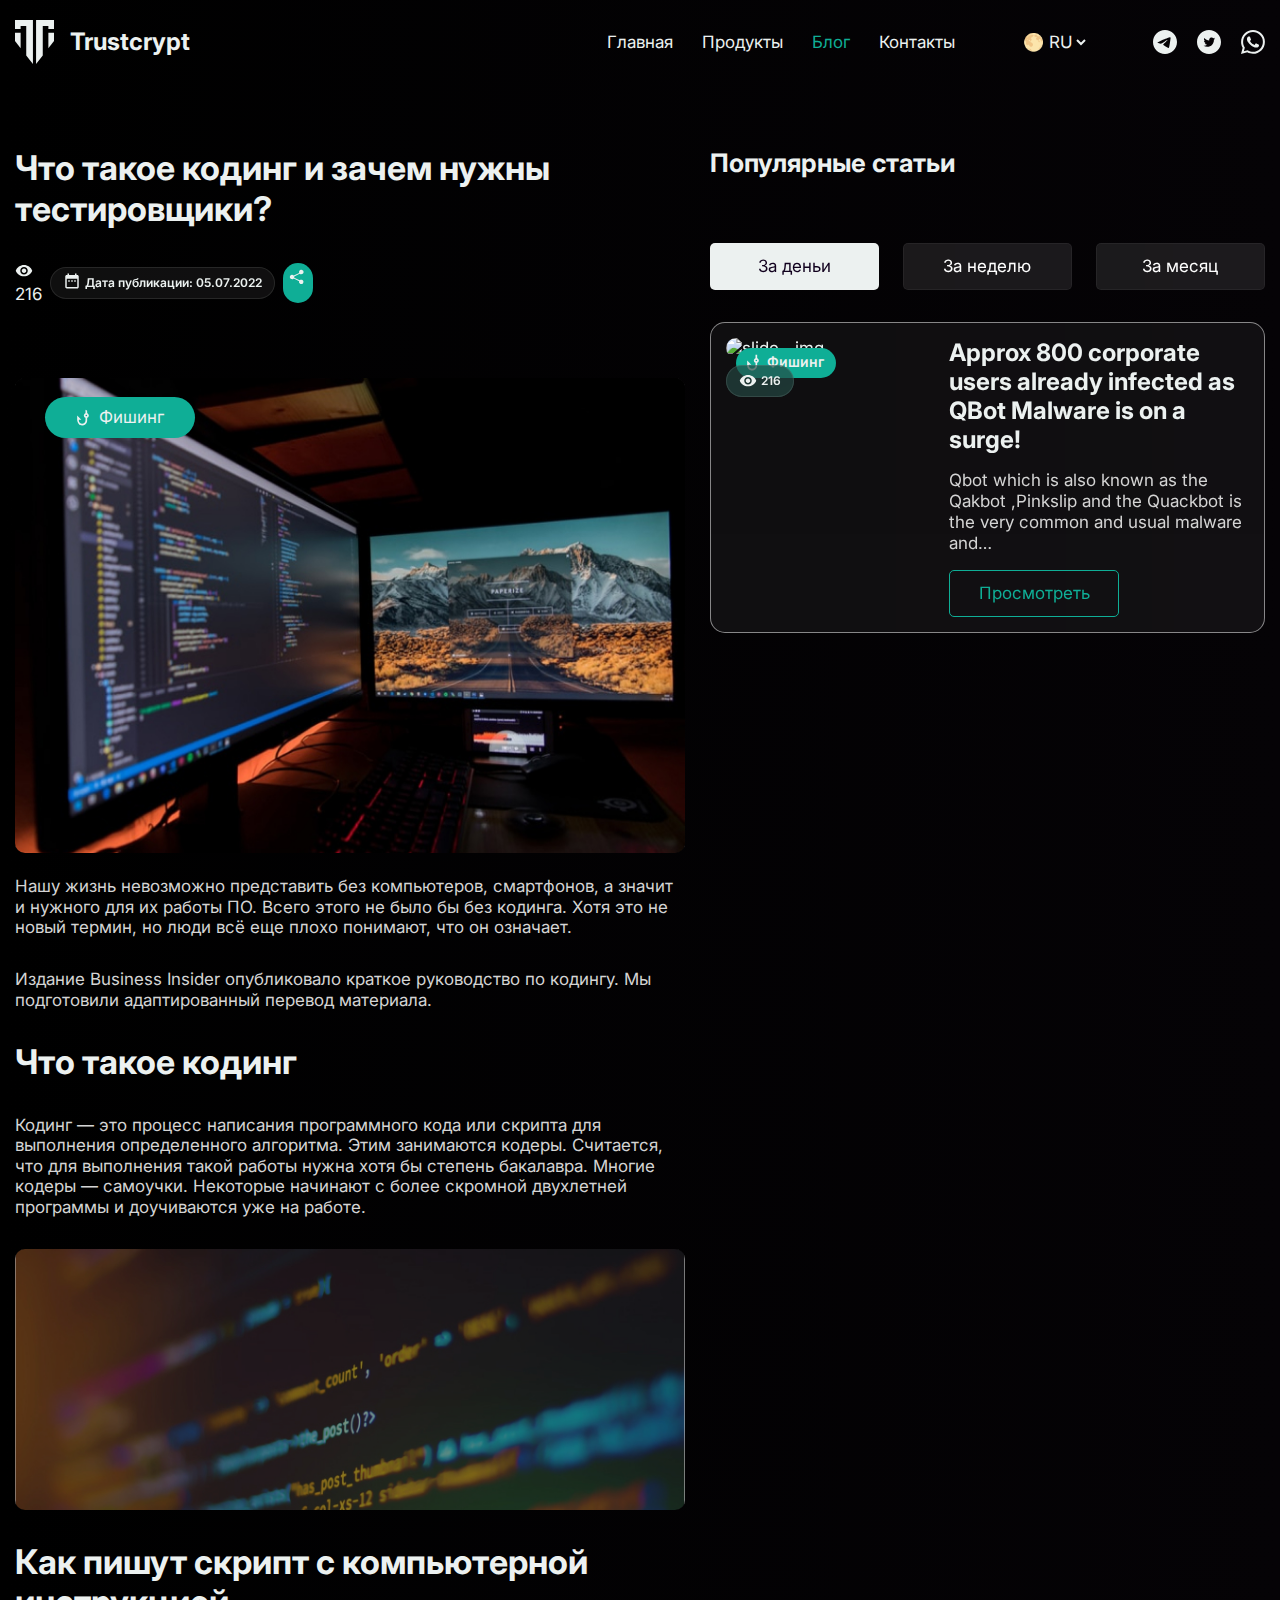
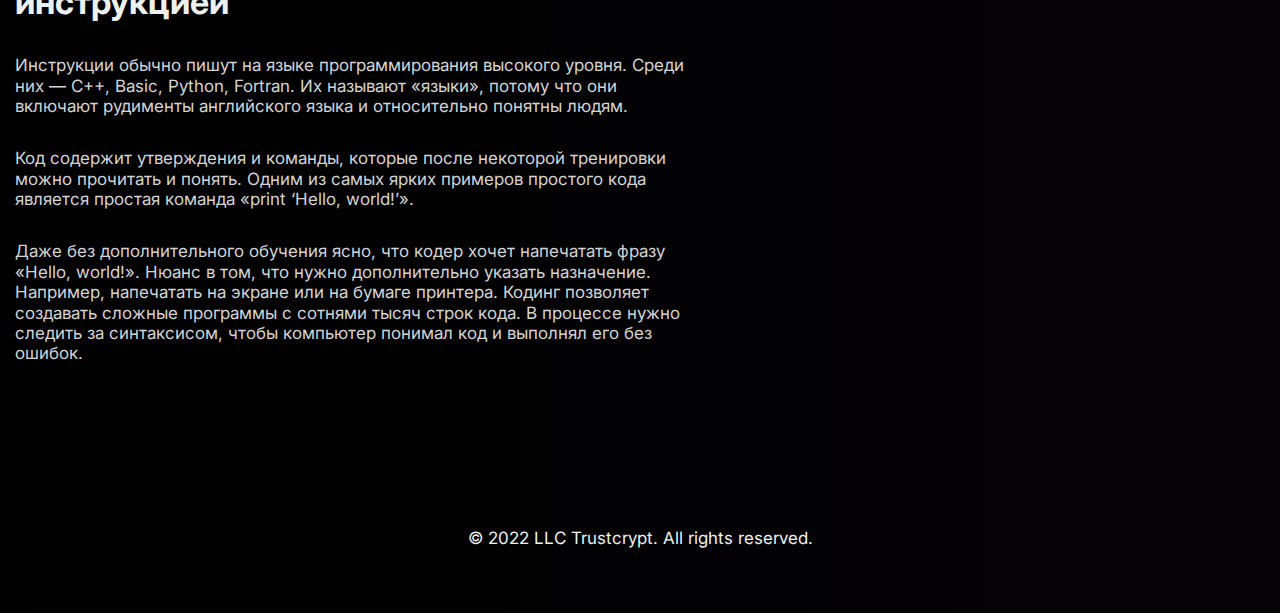
==== commit d559537f: "Add files via upload" ====
--- a/blog.html
+++ b/blog.html
@@ -224,12 +224,12 @@
                                                 already infected as QBot
                                                 Malware is on a surge!
                                             </a>
-                                            <p class="tabs-item__text">
-                                                Qbot which is also known as the Qakbot
-                                                ,Pinkslip and the Quackbot is the very common
-                                                and usual malware and…
-                                            </p>
-                                            <a href="blog.html" class="tabs-item__more">
+                                            <p class="tabs-item__text-dop">
+                                                Qbot which is also known as the Qakbot
+                                                ,Pinkslip and the Quackbot is the very common
+                                                and usual malware and…
+                                            </p>
+                                            <a href="blog.html" class="tabs-item__more-dop">
                                                 Просмотреть
                                             </a>
                                         </div>
--- a/css/style.css
+++ b/css/style.css
@@ -192,11 +192,12 @@
     margin-bottom: 32px;
 }
 .text__link {
+    display: flex;
+    justify-content: center;
     background-color: #0FAE96;
     padding: 12px 37px;
-    max-width: 168px;
+    max-width: 200px;
     width: 100%;
-    display: inline-block;
     font-weight: 400;
     line-height: 1.24;
     border-radius: 5px;
@@ -221,14 +222,24 @@
     margin-bottom: 187px;
 }
 .swiper {
-    max-width: 683px;
+    width: 100%;
+}
+.swiper-pagination {
+    position: absolute;
+    text-align: center;
+    transition: .3s opacity;
+    transform: translate3d(0,0,0);
+    z-index: 10;
+}
+.swiper-horizontal>.swiper-pagination-bullets .swiper-pagination-bullet, .swiper-pagination-horizontal.swiper-pagination-bullets .swiper-pagination-bullet {
+    margin: 0 var(--swiper-pagination-bullet-horizontal-gap,4px);
 }
 .swiper-pagination-bullet {
     width: 121px;
     height: 3px;
     background-color: rgba(255, 255, 255, 0.1);
     border-radius: 0;
-    margin: 0 18px !important;
+    /* margin: 0 18px !important; */
 }
 .swiper-pagination-bullet-active {
     background-color: #0FAE96;
@@ -239,7 +250,7 @@
 }
 .tools__title {
     font-weight: 700;
-    font-size: 34px;
+    font-size: 38px;
     line-height: 1.21;
     margin-bottom: 32px;
 }
@@ -250,6 +261,7 @@
     max-width: 762px;
     margin: 0 auto;
     margin-bottom: 64px;
+    color: #ECF1F0;
 }
 .tools__list {
     display: flex;
@@ -287,8 +299,6 @@
     justify-content: center;
     flex-direction: column;
     padding: 42px 48px;
-    min-width: 412px;
-    max-width: 412px;
     width: 100%;
     height: 260px;
     background: rgba(255, 255, 255, 0.09);
@@ -328,6 +338,7 @@
 .contact__form {
     display: flex;
     justify-content: space-between;
+    align-items: center;
     gap: 30px;
     padding: 32px;
     background: transparent;
@@ -343,7 +354,7 @@
     display: flex;
     flex-direction: column;
     gap: 16px;
-    width: 422px;
+    width: 100%;
 }
 .contact__item {
     font-weight: 400;
@@ -478,28 +489,32 @@
 .contact__location {
     display: flex;
     flex-direction: column;
-    gap: 40px;
+    gap: 30px;
 }
 .location__list {
     display: flex;
     flex-direction: column;
-    gap: 20px;
+    gap: 10px;
 }
 .item__map {
     display: flex;
-    align-items: flex-end;
-    gap: 8px;
+    align-items: center;
+    flex-direction: column;
+    gap: 6px;
 }
 .phone__link {
     display: flex;
     align-items: center;
-    gap: 8px;
+    flex-direction: column;
+    gap: 6px;
     color: #D4D4D4;
     transition: .3s ease-in-out;
 }
 .email__link {
     display: flex;
-    gap: 8px;
+    align-items: center;
+    flex-direction: column;
+    gap: 6px;
     color: #D4D4D4;
     transition: .3s ease-in-out;
 }
@@ -550,6 +565,7 @@
 .tabs__btn-item {
     display: flex;
     justify-content: center;
+    align-items: center;
     font-weight: 400;
     font-size: 17px;
     line-height: 1.24;
@@ -654,17 +670,13 @@
     margin-bottom: 134px;
 }
 .product-about__cont {
-    max-width: 410px;
     width: 100%;
-    height: 410px;
     background: rgba(255, 255, 255, 0.1);
     border: 1px solid rgba(255, 255, 255, 0.1);
     border-radius: 10px;
 }
 .product-about__img {
-    max-width: 409px;
     width: 100%;
-    height: 409px;
     border-radius: 10px;
 }
 .product-about__name {
@@ -692,8 +704,8 @@
     margin-bottom: 64px;
 }
 .product-about__another-product {
-    display: flex;
-    flex-wrap: wrap;
+    display: grid;
+    grid-template-columns: repeat(2, 1fr);
     gap: 65px 64px;
 }
 .another-product {
@@ -756,7 +768,7 @@
 
 
 /* ============================catalog_blog================================= */
-.catalog-blog__title {
+/* .catalog-blog__title {
     font-weight: 700;
     font-size: 34px;
     line-height: 1.21;
@@ -1007,7 +1019,7 @@
 }
 .second-page--active {
     background: rgba(255, 255, 255, 0.1);
-}
+} */
 
 
 /* ==============================blog======================================= */
@@ -1309,7 +1321,7 @@
     line-height: 1.24;
     color: #D4D4D4;
 }
-.tabs-item__more {
+.tabs-item__more-dop {
     font-weight: 400;
     font-size: 17px;
     line-height: 1.2;
@@ -1323,11 +1335,11 @@
     border-radius: 5px;
     transition: .2s ease-in-out;
 }
-.tabs-item__more:hover {
+.tabs-item__more-dop:hover {
     color: #F9F9F9;
     background: #058F7B;
 }
-.tabs-item__more:active {
+.tabs-item__more-dop:active {
     color: #DFDFDF;
     background: #027463;
 }
@@ -1408,7 +1420,7 @@
 @media (max-width: 1300px) {
     /* content-first======== */
     .content-first {
-        gap: 60px;
+        gap: 30px;
     }
     .content__photo {
         max-width: 600px;
@@ -1417,18 +1429,15 @@
     .content-second {
         gap: 60px;
     }
-    .swiper {
-        max-width: 600px;
-    }
     .slide__img {
-        max-width: 600px;
-    }
-    .swiper-horizontal>.swiper-pagination-bullets, .swiper-pagination-bullets.swiper-pagination-horizontal, .swiper-pagination-custom, .swiper-pagination-fraction {
-        top: 305px;
+        width: 100%;
     }
     /* content-tools========== */
     .tools__list {
         gap: 60px;
+    }
+    .tools__img {
+        width: 200px;
     }
     /* content-about=========== */
     .content-about {
@@ -1443,245 +1452,42 @@
     }
     .about__item {
         padding: 40px 45px;
-        min-width: 375px;
-        max-width: 375px;
-        width: 100%;
         height: 250px;
     }
-    
-    
-    
-    
     /* ===========================catalog_product=============================== */
-    .catalog-product__title {
-        font-weight: 700;
-        font-size: 34px;
-        line-height: 1.21;
-        color: #ECF1F0;
-        margin: 64px 0 32px;
-    }
-    .catalog-product__text {
-        font-weight: 400;
-        font-size: 17px;
-        line-height: 1.21;
-        color: #D4D4D4;
-        margin-bottom: 32px;
-    }
-    .tabs__btn {
-        display: flex;
-        gap: 24px;
-        margin-bottom: 32px;
-    }
-    .tabs__btn-item {
-        display: flex;
-        justify-content: center;
-        font-weight: 400;
-        font-size: 17px;
-        line-height: 1.24;
-        padding: 12px;
-        background: rgba(255, 255, 255, 0.09);
-        border: 1px solid rgba(255, 255, 255, 0.05);
-        border-radius: 5px;
-        max-width: 170px;
-        width: 100%;
-        cursor: pointer;
-        color: #fff;
-        backdrop-filter: blur(50px);
-    }
-    .tabs__btn-item:hover {
-        background-color: #ECF1F0;
-        border: 1px solid #ECF1F0;
-        border-radius: 5px;
-        color: #11011E;
-    }
-    .tabs__btn-item--active {
-        background-color: #ECF1F0;
-        border-radius: 5px;
-        color: #11011E;
-    }
-    .tabs__content-item {
-        display: none;
-        grid-template-columns: repeat(3, 1fr);
-        gap: 32px;
-        max-width: 412px;
-        width: 100%;
-    }
     .tabs__content-item.tabs__content-item--active {
         display: grid;
+        grid-template-columns: repeat(2, 1fr);
+        gap: 130px;
     }
     .card {
-        display: grid;
-        gap: 16px;
-        padding: 15px;
-        backdrop-filter: blur(50px);
-        background: rgba(255, 255, 255, 0.05);
-        border: 1px solid rgba(255, 255, 255, 0.5);
-        border-radius: 15px;
-        transition: transform .2s ease;
-    }
-    .card:hover {
-        transform: translateY(-5px);
+        gap: 15px;
     }
     .card__img {
         max-width: 380px;
-        border-top-right-radius: 15px;
-        border-top-left-radius: 15px;
-        margin-bottom: 7px;
-    }
-    .pagination {
-        width: 99px;
-        height: 3px;
-        background-color: #0FAE96;
-        border-radius: 5px;
-        margin: 0 auto;
-        margin-bottom: 7px;
-    }
-    .tabs-item__name {
-        font-style: normal;
-        font-weight: 700;
-        font-size: 24px;
-        line-height: 1.21;
-        color: #ECF1F0;
-        transition: .3s ease-in-out;
-    }
-    .tabs-item__name:hover {
-        color: #0FAE96;
-    }
-    .tabs-item__text {
-        font-weight: 400;
-        font-size: 17px;
-        line-height: 1.24;
-        color: #D4D4D4;
-    }
-    .tabs-item__more {
-        max-width: 50px;
-        width: 100%;
-        font-weight: 400;
-        font-size: 17px;
-        line-height: 1.24;
-        color: #D4D4D4;
-        transition: .3s ease-in-out;
-    }
-    .tabs-item__more:hover {
-        color: #0FAE96;
-    }
-    
-    
+        height: 220px;
+    }
     /* ===========================product======================================= */
-    .product-about {
-        display: flex;
-        flex-direction: column;
-        margin-top: 64px;
-    }
     .product-about__main {
-        display: flex;
-        gap: 64px;
-        margin-bottom: 134px;
-    }
-    .product-about__cont {
-        max-width: 410px;
-        width: 100%;
-        height: 410px;
-        background: rgba(255, 255, 255, 0.1);
-        border: 1px solid rgba(255, 255, 255, 0.1);
-        border-radius: 10px;
-    }
-    .product-about__img {
-        max-width: 409px;
-        width: 100%;
-        height: 409px;
-        border-radius: 10px;
-    }
-    .product-about__name {
-        font-weight: 700;
-        font-size: 34px;
-        line-height: 1.2;
-        color: #ECF1F0;
-        margin-bottom: 32px;
-    }
-    .product-about__paragraphs {
-        display: flex;
-        flex-direction: column;
-        gap: 15px;
-    }
-    .product-about__text {
-        font-weight: 400;
-        font-size: 17px;
-        line-height: 1.21;
-        color: #D4D4D4;
-    }
-    .product-about__title {
-        font-weight: 700;
-        font-size: 32px;
-        line-height: 1.2;
-        margin-bottom: 64px;
+        gap: 50px;
+        margin-bottom: 120px;
     }
     .product-about__another-product {
-        display: flex;
-        flex-wrap: wrap;
-        gap: 65px 64px;
+        gap: 50px 50px;
     }
     .another-product {
-        display: flex;
-        gap: 24px;
-        max-width: 566px;
-        width: 100%;
-        backdrop-filter: blur(50px);
-        background: rgba(255, 255, 255, 0.05);
-        border: 1px solid rgba(255, 255, 255, 0.1);
-        border-radius: 10px;
-        backdrop-filter: blur(30px);
+        gap: 20px;
     }
     .about-img {
-        padding: 42px 16px;
-        background: rgba(255, 255, 255, 0.05);
-        border-radius: 10px;
+        padding: 50px 0;
     }
     .about-content {
-        display: flex;
-        flex-direction: column;
-        gap: 16px;
-        padding: 5px;
-    }
-    .about-content__title {
-        font-weight: 700;
-        font-size: 24px;
-        line-height: 1.21;
-        color: #ECF1F0;
-    }
-    .about-content__info {
-        font-weight: 400;
-        font-size: 17px;
-        line-height: 1.2;
-        color: #D4D4D4;
-    }
-    .about-content__link {
-        font-weight: 400;
-        font-size: 17px;
-        line-height: 1.2;
-        color: #0FAE96;
-        padding: 12px;
-        border: 1px solid #0FAE96;
-        max-width: 170px;
-        width: 100%;
-        text-align: center;
-        border-radius: 5px;
-        transition: .3s ease-in-out;
-    }
-    .about-content__link:hover {
-        background: #058F7B;
-        border-radius: 5px;
-        color: #F9F9F9;
-    }
-    .about-content__link:active {
-        background: #027463;
-        border-radius: 5px;
-        color: #DFDFDF;
+        gap: 10px;
     }
     
     
     /* ============================catalog_blog================================= */
-    .catalog-blog__title {
+    /* .catalog-blog__title {
         font-weight: 700;
         font-size: 34px;
         line-height: 1.21;
@@ -1932,7 +1738,7 @@
     }
     .second-page--active {
         background: rgba(255, 255, 255, 0.1);
-    }
+    } */
     
     
     /* ==============================blog======================================= */
@@ -2234,7 +2040,7 @@
         line-height: 1.24;
         color: #D4D4D4;
     }
-    .tabs-item__more {
+    .tabs-item__more-dop {
         font-weight: 400;
         font-size: 17px;
         line-height: 1.2;
@@ -2248,254 +2054,151 @@
         border-radius: 5px;
         transition: .2s ease-in-out;
     }
-    .tabs-item__more:hover {
+    .tabs-item__more-dop:hover {
         color: #F9F9F9;
         background: #058F7B;
     }
-    .tabs-item__more:active {
+    .tabs-item__more-dop:active {
         color: #DFDFDF;
         background: #027463;
     }
-    
-    
-    /* ============================contacts===================================== */
-    .contacts-title {
-        color: #ECF1F0;
-        font-weight: 700;
-        font-size: 34px;
-        line-height: 1.21;
-        margin-bottom: 32px;
-        margin-top: 64px;
-    }
-    .contacts-whatsapp {
-        padding-bottom: 1.5px;
-    }
-    .contacts-telegram {
-        padding-bottom: .5px;
-    }
-    .whatsapp__link {
-        color: #ECF1F0;
-    }
-    .whatsapp__link:hover {
-        color: #0dae96;
-    }
-    .telegram__link {
-        color: #ECF1F0;
-    }
-    .telegram__link:hover {
-        color: #0dae96;
-    }
-    .contacts-email {
-        display: flex;
-        gap: 5px; 
-    }
-    .email__item__link {
-        color: #ECF1F0;
-    }
-    .email__item__link:hover {
-        color: #0dae96;
-    }
-    
-    
-    /* ===============================our_story================================= */
-    .img-and-title {
-        background-image: url(https://trustcrypt.com/wp-content/uploads/2023/02/cyber-security-image-1-1024x576.jpeg);
-        position: relative;
-        background-size: cover;
-        background-position: 50%;
-        min-height: 430px;
-        width: 100%;
-        padding: 1em;
-        margin-top: 64px;
-        filter: brightness(0.75);
-    }
-    .story-title {
-        text-align: center;
-        font-size: 36px;
-        position: relative;
-        top: -235px;
-        width: 100%;
-        z-index: 1;
-        color: #fff;
-    }
-    .story-information {
-        display: flex;
-        flex-direction: column;
-        gap: 16px;
-    }
-    .story-info {
-        font-size: 20px;
-        line-height: 1.05;
-    }
-}
-@media (max-width: 1200px) {
+}
+@media (max-width: 1024px) {
+    /* header============================================================= */
+    .header {
+        padding: 20px 0 20px;
+        position: sticky;
+        top: 0;
+        z-index: 10;
+        /* backdrop-filter: blur(100px); */
+        background: linear-gradient(to left, #050306 0%, black 100%);
+    }
+    .nav {
+        display: flex;
+        justify-content: space-between;
+        align-items: center;
+    }
+    .nav__logo {
+        gap: 14px;
+        cursor: pointer;
+    }
+    .logo {
+        gap: 14px;
+    }
+    .logo h1 {
+        font-size: 23px;
+    }
+    .logo__text {
+        font-size: 23px;
+    }
+    .nav__inner {
+        gap: 40px;
+    }
+    .nav__list {
+        gap: 20px;
+        font-size: 16px;
+    }
+    .nav__link {
+        height: 20px;
+        transition: .3s ease-in-out;
+    }
+    .nav__link:hover {
+        color: #0FAE96;
+    }
+    .nav__link:active {
+        color: #027463;
+    }
+    .nav__link--active {
+        color: #0FAE96;
+    }
+    .select__list {
+        font-size: 15px;
+    }
+    .select__option {
+        background-color: #050306;
+    }
+    .social__list {
+        gap: 15px;
+    }
+    .social__item {
+        height: 20px;
+    }
     /* content-first======== */
     .content-first {
-        gap: 55px;
-        padding-top: 140px;
-        margin-bottom: 150px;
+        gap: 50px;
+        padding-top: 130px;
+        margin-bottom: 140px;
     }
     .text__title {
-        font-size: 32px;
-        margin-bottom: 30px;
+        font-size: 24px;
+        margin-bottom: 24px;
     }
     .text__subtitle {
-        margin-bottom: 30px;
+        font-size: 18px;
+        margin-bottom: 24px;
     }
     .content__photo {
-        max-width: 575px;
+        max-width: 500px;
+    }
+    /* content-second========= */
+    .content-second {
+        gap: 40px;
+        margin-bottom: 130px;
+    }
+    .swiper-pagination-bullet {
+        width: 110px;
     }
     /* content-tools========== */
     .tools__title {
-        margin-bottom: 30px;
+        margin-bottom: 28px;
     }
     .tools__subtitle {
-        max-width: 725px;
-        margin-bottom: 60px;
+        max-width: 650px;
+        margin-bottom: 55px;
     }
     .tools__list {
-        gap: 50px;
-        margin-bottom: 150px;
+        gap: 40px;
+        margin-bottom: 140px;
+    }
+    .tools__img {
+        width: 170px;
     }
     /* content-about=========== */
     .about__title {
-        font-size: 32px;
+        font-size: 34px;
+        max-width: 600px;
+        margin: 0 auto;
         margin-bottom: 30px;
     }
     .about__subtitle {
-        margin-bottom: 60px;
+        max-width: 560px;
+        margin-bottom: 55px;
     }
     .about__list {
-        gap: 25px;
-        margin-bottom: 140px;
+        gap: 20px;
+        margin-bottom: 130px;
     }
     .about__item {
-        padding: 35px 40px;
-        min-width: 325px;
-        max-width: 350px;
-        width: 100%;
-        height: 250px;
-    }
-    .about__text {
-        font-size: 22px;
-    }
-    
-    
-    
+        padding: 25px 25px;
+        height: 225px;
+    }
     /* ===========================catalog_product=============================== */
     .catalog-product__title {
-        font-weight: 700;
-        font-size: 34px;
-        line-height: 1.21;
-        color: #ECF1F0;
-        margin: 64px 0 32px;
-    }
-    .catalog-product__text {
-        font-weight: 400;
-        font-size: 17px;
-        line-height: 1.21;
-        color: #D4D4D4;
-        margin-bottom: 32px;
-    }
-    .tabs__btn {
-        display: flex;
-        gap: 24px;
-        margin-bottom: 32px;
-    }
-    .tabs__btn-item {
-        display: flex;
-        justify-content: center;
-        font-weight: 400;
-        font-size: 17px;
-        line-height: 1.24;
-        padding: 12px;
-        background: rgba(255, 255, 255, 0.09);
-        border: 1px solid rgba(255, 255, 255, 0.05);
-        border-radius: 5px;
-        max-width: 170px;
-        width: 100%;
-        cursor: pointer;
-        color: #fff;
-        backdrop-filter: blur(50px);
-    }
-    .tabs__btn-item:hover {
-        background-color: #ECF1F0;
-        border: 1px solid #ECF1F0;
-        border-radius: 5px;
-        color: #11011E;
-    }
-    .tabs__btn-item--active {
-        background-color: #ECF1F0;
-        border-radius: 5px;
-        color: #11011E;
-    }
-    .tabs__content-item {
-        display: none;
-        grid-template-columns: repeat(3, 1fr);
-        gap: 32px;
-        max-width: 412px;
-        width: 100%;
+        margin: 60px 0 30px;
     }
     .tabs__content-item.tabs__content-item--active {
-        display: grid;
+        gap: 25px;
     }
     .card {
-        display: grid;
-        gap: 16px;
-        padding: 15px;
-        backdrop-filter: blur(50px);
-        background: rgba(255, 255, 255, 0.05);
-        border: 1px solid rgba(255, 255, 255, 0.5);
-        border-radius: 15px;
-        transition: transform .2s ease;
-    }
-    .card:hover {
-        transform: translateY(-5px);
+        gap: 15px;
     }
     .card__img {
-        max-width: 380px;
-        border-top-right-radius: 15px;
-        border-top-left-radius: 15px;
-        margin-bottom: 7px;
-    }
-    .pagination {
-        width: 99px;
-        height: 3px;
-        background-color: #0FAE96;
-        border-radius: 5px;
-        margin: 0 auto;
-        margin-bottom: 7px;
-    }
-    .tabs-item__name {
-        font-style: normal;
-        font-weight: 700;
-        font-size: 24px;
-        line-height: 1.21;
-        color: #ECF1F0;
-        transition: .3s ease-in-out;
-    }
-    .tabs-item__name:hover {
-        color: #0FAE96;
+        max-width: 335px;
+        height: 210px;
     }
     .tabs-item__text {
-        font-weight: 400;
-        font-size: 17px;
-        line-height: 1.24;
-        color: #D4D4D4;
-    }
-    .tabs-item__more {
-        max-width: 50px;
-        width: 100%;
-        font-weight: 400;
-        font-size: 17px;
-        line-height: 1.24;
-        color: #D4D4D4;
-        transition: .3s ease-in-out;
-    }
-    .tabs-item__more:hover {
-        color: #0FAE96;
-    }
-    
+        font-size: 16px;
+    }
     
     /* ===========================product======================================= */
     .product-about {
@@ -2611,7 +2314,7 @@
     
     
     /* ============================catalog_blog================================= */
-    .catalog-blog__title {
+    /* .catalog-blog__title {
         font-weight: 700;
         font-size: 34px;
         line-height: 1.21;
@@ -2862,7 +2565,7 @@
     }
     .second-page--active {
         background: rgba(255, 255, 255, 0.1);
-    }
+    } */
     
     
     /* ==============================blog======================================= */
@@ -3164,7 +2867,7 @@
         line-height: 1.24;
         color: #D4D4D4;
     }
-    .tabs-item__more {
+    .tabs-item__more-dop {
         font-weight: 400;
         font-size: 17px;
         line-height: 1.2;
@@ -3178,331 +2881,161 @@
         border-radius: 5px;
         transition: .2s ease-in-out;
     }
-    .tabs-item__more:hover {
+    .tabs-item__more-dop:hover {
         color: #F9F9F9;
         background: #058F7B;
     }
-    .tabs-item__more:active {
+    .tabs-item__more-dop:active {
         color: #DFDFDF;
         background: #027463;
     }
-    
-    
-    /* ============================contacts===================================== */
-    .contacts-title {
-        color: #ECF1F0;
-        font-weight: 700;
-        font-size: 34px;
-        line-height: 1.21;
-        margin-bottom: 32px;
-        margin-top: 64px;
-    }
-    .contacts-whatsapp {
-        padding-bottom: 1.5px;
-    }
-    .contacts-telegram {
-        padding-bottom: .5px;
-    }
-    .whatsapp__link {
-        color: #ECF1F0;
-    }
-    .whatsapp__link:hover {
-        color: #0dae96;
-    }
-    .telegram__link {
-        color: #ECF1F0;
-    }
-    .telegram__link:hover {
-        color: #0dae96;
-    }
-    .contacts-email {
-        display: flex;
-        gap: 5px; 
-    }
-    .email__item__link {
-        color: #ECF1F0;
-    }
-    .email__item__link:hover {
-        color: #0dae96;
-    }
-    
-    
-    /* ===============================our_story================================= */
-    .img-and-title {
-        background-image: url(https://trustcrypt.com/wp-content/uploads/2023/02/cyber-security-image-1-1024x576.jpeg);
-        position: relative;
-        background-size: cover;
-        background-position: 50%;
-        min-height: 430px;
-        width: 100%;
-        padding: 1em;
-        margin-top: 64px;
-        filter: brightness(0.75);
-    }
-    .story-title {
-        text-align: center;
-        font-size: 36px;
-        position: relative;
-        top: -235px;
-        width: 100%;
-        z-index: 1;
-        color: #fff;
-    }
-    .story-information {
-        display: flex;
+}
+@media (max-width: 820px) {
+    /* header */
+    .header {
+        padding: 20px 0 5px;
+    }
+    /* menu-icon */
+    #menu-icon {
+        display: block;
+    }
+    /* nav__inner========== */
+    .nav__inner {
+        position: absolute;
+        top: 100%;
+        left: -100%;
+        width: 100%;
+        background: linear-gradient(to left, #050306 0%, black 100%);
+        box-shadow: 0 1.5rem 1rem rgba(0, 0, 0, .5);
         flex-direction: column;
-        gap: 16px;
-    }
-    .story-info {
-        font-size: 20px;
-        line-height: 1.05;
-    }
-}
-@media (max-width: 1100px) {
-    /* header============================================================= */
-    .header {
-        padding: 20px 0 20px;
-        position: sticky;
-        top: 0;
-        z-index: 10;
-        /* backdrop-filter: blur(100px); */
-        background: linear-gradient(to left, #050306 0%, black 100%);
-    }
-    .nav {
-        display: flex;
-        justify-content: space-between;
-        align-items: center;
-    }
-    .nav__logo {
-        gap: 14px;
-        cursor: pointer;
-    }
-    .logo {
-        gap: 14px;
-    }
-    .logo h1 {
-        font-size: 23px;
-    }
-    .logo__text {
-        font-size: 23px;
-    }
-    .nav__inner {
-        gap: 54px;
+        gap: 45px;
+        padding: 1rem 4%;
+        transition: .25s ease;
+        transition-delay: .25s;
+    }
+    .nav__inner.active {
+        left: 0;
+        transition-delay: 0s;
+    }
+    .nav__inner a {
+        display: block;
     }
     .nav__list {
-        gap: 25px;
-        font-size: 16px;
-    }
-    .nav__link {
-        height: 20px;
-        transition: .3s ease-in-out;
-    }
-    .nav__link:hover {
-        color: #0FAE96;
-    }
-    .nav__link:active {
-        color: #027463;
-    }
-    .nav__link--active {
-        color: #0FAE96;
+        flex-direction: column;
+        gap: 15px;
+        font-size: 17px;
     }
     .select__list {
         font-size: 15px;
     }
-    .select__option {
-        background-color: #050306;
-    }
     .social__list {
-        gap: 15px;
+        gap: 25px;
     }
     .social__item {
-        height: 20px;
+        height: 30px;
+    }
+    /* main=========================================================== */
+    .main {
+        padding-bottom: 90px;
     }
     /* content-first======== */
     .content-first {
-        gap: 50px;
-        padding-top: 130px;
-        margin-bottom: 140px;
+        flex-direction: column-reverse;
+        text-align: center;
+        align-items: center;
+        gap: 40px;
+        padding-top: 100px;
+        margin-bottom: 110px;
     }
     .text__title {
         font-size: 30px;
-        margin-bottom: 28px;
+        margin-bottom: 24px;
     }
     .text__subtitle {
-        font-size: 22px;
-        margin-bottom: 28px;
+        font-size: 24px;
+        margin-bottom: 24px;
     }
     .text__link {
-        padding: 10px 35px;
-        max-width: 150px;
-        width: 100%;
-        display: flex;
-        justify-content: center;
+        margin: 0 auto;
     }
     .content__photo {
-        max-width: 550px;
+        max-width: none;
+        width: 100%;
     }
     /* content-second========= */
     .content-second {
-        gap: 50px;
-    }
-    .swiper {
-        max-width: 550px;
-    }
-    .slide__img {
-        max-width: 550px;
-    }
-    .swiper-horizontal>.swiper-pagination-bullets, .swiper-pagination-bullets.swiper-pagination-horizontal, .swiper-pagination-custom, .swiper-pagination-fraction {
-        top: 280px;
+        flex-direction: column;
+        gap: 40px;
+        margin-bottom: 120px;
+        text-align: center;
+        align-items: center;
+    }
+    .swiper-pagination-bullet {
+        width: 90px;
     }
     /* content-tools========== */
-    .tools__title {
-        margin-bottom: 28px;
-    }
     .tools__subtitle {
-        max-width: 675px;
-        margin-bottom: 55px;
+        font-size: 22px;
+        max-width: 600px;
+        margin-bottom: 50px;
     }
     .tools__list {
-        gap: 45px;
-        margin-bottom: 140px;
+        gap: 30px;
+        margin-bottom: 120px;
     }
     .tools__img {
-        width: 175px;
+        width: 140px;
     }
     /* content-about=========== */
     .about__title {
+        font-size: 32px;
+        margin-bottom: 28px;
+    }
+    .about__subtitle {
+        font-size: 24px;
+        margin-bottom: 50px;
+    }
+    .about__list {
+        grid-template-columns: repeat(3, 1fr);
+        margin-bottom: 110px;
+    }
+    .about__item {
+        padding: 20px 20px;
+        height: 200px;
+    }
+    .about__icon {
+        margin-bottom: 10px;
+    }
+    .about__text {
+        font-size: 18px;
+    }
+    /* content-contact */
+    .contact__title {
+        max-width: 500px;
+        margin: 0 auto;
         font-size: 30px;
-        margin-bottom: 30px;
-    }
-    .about__subtitle {
-        max-width: 625px;
-        margin-bottom: 55px;
-    }
-    .about__list {
-        margin-bottom: 130px;
-    }
-    .about__item {
-        padding: 35px 35px;
-        min-width: 300px;
-        max-width: 325px;
-        width: 100%;
-    }
-    
-    
-    
+        margin-bottom: 40px;
+    }
+    .contact__form {
+        padding: 25px;
+    }
     /* ===========================catalog_product=============================== */
     .catalog-product__title {
-        font-weight: 700;
-        font-size: 34px;
-        line-height: 1.21;
-        color: #ECF1F0;
-        margin: 64px 0 32px;
+        margin: 50px 0 25px;
     }
     .catalog-product__text {
-        font-weight: 400;
-        font-size: 17px;
-        line-height: 1.21;
-        color: #D4D4D4;
-        margin-bottom: 32px;
+        margin-bottom: 30px;
     }
     .tabs__btn {
-        display: flex;
-        gap: 24px;
-        margin-bottom: 32px;
-    }
-    .tabs__btn-item {
-        display: flex;
-        justify-content: center;
-        font-weight: 400;
-        font-size: 17px;
-        line-height: 1.24;
-        padding: 12px;
-        background: rgba(255, 255, 255, 0.09);
-        border: 1px solid rgba(255, 255, 255, 0.05);
-        border-radius: 5px;
-        max-width: 170px;
-        width: 100%;
-        cursor: pointer;
-        color: #fff;
-        backdrop-filter: blur(50px);
-    }
-    .tabs__btn-item:hover {
-        background-color: #ECF1F0;
-        border: 1px solid #ECF1F0;
-        border-radius: 5px;
-        color: #11011E;
-    }
-    .tabs__btn-item--active {
-        background-color: #ECF1F0;
-        border-radius: 5px;
-        color: #11011E;
-    }
-    .tabs__content-item {
-        display: none;
-        grid-template-columns: repeat(3, 1fr);
-        gap: 32px;
-        max-width: 412px;
-        width: 100%;
+        gap: 20px;
+        margin-bottom: 30px;
     }
     .tabs__content-item.tabs__content-item--active {
-        display: grid;
-    }
-    .card {
-        display: grid;
-        gap: 16px;
-        padding: 15px;
-        backdrop-filter: blur(50px);
-        background: rgba(255, 255, 255, 0.05);
-        border: 1px solid rgba(255, 255, 255, 0.5);
-        border-radius: 15px;
-        transition: transform .2s ease;
-    }
-    .card:hover {
-        transform: translateY(-5px);
+        gap: 20px;
     }
     .card__img {
-        max-width: 380px;
-        border-top-right-radius: 15px;
-        border-top-left-radius: 15px;
-        margin-bottom: 7px;
-    }
-    .pagination {
-        width: 99px;
-        height: 3px;
-        background-color: #0FAE96;
-        border-radius: 5px;
-        margin: 0 auto;
-        margin-bottom: 7px;
-    }
-    .tabs-item__name {
-        font-style: normal;
-        font-weight: 700;
-        font-size: 24px;
-        line-height: 1.21;
-        color: #ECF1F0;
-        transition: .3s ease-in-out;
-    }
-    .tabs-item__name:hover {
-        color: #0FAE96;
-    }
-    .tabs-item__text {
-        font-weight: 400;
-        font-size: 17px;
-        line-height: 1.24;
-        color: #D4D4D4;
-    }
-    .tabs-item__more {
-        max-width: 50px;
-        width: 100%;
-        font-weight: 400;
-        font-size: 17px;
-        line-height: 1.24;
-        color: #D4D4D4;
-        transition: .3s ease-in-out;
-    }
-    .tabs-item__more:hover {
-        color: #0FAE96;
+        max-width: 285px;
+        height: 200px;
     }
     
     
@@ -3620,7 +3153,7 @@
     
     
     /* ============================catalog_blog================================= */
-    .catalog-blog__title {
+    /* .catalog-blog__title {
         font-weight: 700;
         font-size: 34px;
         line-height: 1.21;
@@ -3871,7 +3404,7 @@
     }
     .second-page--active {
         background: rgba(255, 255, 255, 0.1);
-    }
+    } */
     
     
     /* ==============================blog======================================= */
@@ -4173,7 +3706,7 @@
         line-height: 1.24;
         color: #D4D4D4;
     }
-    .tabs-item__more {
+    .tabs-item__more-dop {
         font-weight: 400;
         font-size: 17px;
         line-height: 1.2;
@@ -4187,314 +3720,204 @@
         border-radius: 5px;
         transition: .2s ease-in-out;
     }
-    .tabs-item__more:hover {
+    .tabs-item__more-dop:hover {
         color: #F9F9F9;
         background: #058F7B;
     }
-    .tabs-item__more:active {
+    .tabs-item__more-dop:active {
         color: #DFDFDF;
         background: #027463;
     }
-    
-    
     /* ============================contacts===================================== */
     .contacts-title {
-        color: #ECF1F0;
-        font-weight: 700;
+        margin-bottom: 30px;
+        margin-top: 50px;
+    }
+    /* ===============================our_story================================= */
+    .story-title {
         font-size: 34px;
-        line-height: 1.21;
-        margin-bottom: 32px;
-        margin-top: 64px;
-    }
-    .contacts-whatsapp {
-        padding-bottom: 1.5px;
-    }
-    .contacts-telegram {
-        padding-bottom: .5px;
-    }
-    .whatsapp__link {
-        color: #ECF1F0;
-    }
-    .whatsapp__link:hover {
-        color: #0dae96;
-    }
-    .telegram__link {
-        color: #ECF1F0;
-    }
-    .telegram__link:hover {
-        color: #0dae96;
-    }
-    .contacts-email {
-        display: flex;
-        gap: 5px; 
-    }
-    .email__item__link {
-        color: #ECF1F0;
-    }
-    .email__item__link:hover {
-        color: #0dae96;
-    }
-    
-    
-    /* ===============================our_story================================= */
-    .img-and-title {
-        background-image: url(https://trustcrypt.com/wp-content/uploads/2023/02/cyber-security-image-1-1024x576.jpeg);
-        position: relative;
-        background-size: cover;
-        background-position: 50%;
-        min-height: 430px;
-        width: 100%;
-        padding: 1em;
-        margin-top: 64px;
-        filter: brightness(0.75);
-    }
-    .story-title {
-        text-align: center;
-        font-size: 36px;
-        position: relative;
-        top: -235px;
-        width: 100%;
-        z-index: 1;
-        color: #fff;
-    }
-    .story-information {
-        display: flex;
+    }
+    .story-info {
+        font-size: 19px;
+    }
+}
+@media (max-width: 680px) {
+    .header {
+        padding: 17px 0 17px;
+    }
+    /* nav=============================== */
+    /* nav__logo========== */
+    .nav__logo {
+        gap: 10px;
+    }
+    .logo {
+        gap: 10px;
+    }
+    /* nav__inner========== */
+    .nav__inner {
+        gap: 35px;
+        padding: .5rem 4%;
+    }
+    .nav__inner.active {
+        left: 0;
+        transition-delay: 0s;
+    }
+    .nav__inner a {
+        display: block;
+    }
+    .nav__list {
         flex-direction: column;
-        gap: 16px;
-    }
-    .story-info {
-        font-size: 20px;
-        line-height: 1.05;
-    }
-}
-@media (max-width: 1000px) {
-    /* header========================================================== */
-    .nav__logo {
-        gap: 12px;
-    }
-    .logo {
-        gap: 12px;
-    }
-    .nav__inner {
-        gap: 50px;
-    }
-    .nav__list {
-        gap: 22px;
+        gap: 13px;
+        font-size: 17px;
+    }
+    .select__list {
         font-size: 15px;
     }
-    .nav__link {
-        height: 18px;
-    }
-    .select__list {
-        font-size: 14px;
-    }
     .social__list {
-        gap: 14px;
+        gap: 25px;
+    }
+    .social__item {
+        height: 30px;
     }
     /* main=========================================================== */
+    .main {
+        padding-bottom: 60px;
+    }
     /* content-first======== */
     .content-first {
-        gap: 45px;
-        padding-top: 120px;
-        margin-bottom: 130px;
+        padding-top: 60px;
+        margin-bottom: 90px;
     }
     .text__title {
         font-size: 28px;
-        margin-bottom: 26px;
+        margin-bottom: 22px;
     }
     .text__subtitle {
-        font-size: 20px;
-        margin-bottom: 26px;
-    }
-    .content__photo {
+        font-size: 22px;
         max-width: 500px;
+        margin: 0 auto;
+        margin-bottom: 22px;
     }
     /* content-second========= */
     .content-second {
-        gap: 45px;
-        margin-bottom: 160px;
+        margin-bottom: 100px;
     }
     .swiper {
-        max-width: 450px;
+        width: 100%;
     }
     .slide__img {
-        max-width: 450px;
-    }
-    .swiper-horizontal>.swiper-pagination-bullets, .swiper-pagination-bullets.swiper-pagination-horizontal, .swiper-pagination-custom, .swiper-pagination-fraction {
-        top: 225px;
+        width: 100%;
     }
     .swiper-pagination-bullet {
-        width: 75px;
+        width: 90px;
     }
     /* content-tools========== */
+    .tools__title {
+        margin-bottom: 26px;
+    }
     .tools__subtitle {
         font-size: 22px;
-        max-width: 650px;
+        margin-bottom: 40px;
     }
     .tools__list {
-        gap: 40px;
-        margin-bottom: 130px;
+        gap: 15px;
+        margin-bottom: 90px;
     }
     .tools__img {
-        width: 170px;
+        width: 120px;
     }
     /* content-about=========== */
     .about__title {
-        font-size: 28px;
-        margin-bottom: 28px;
+        font-size: 32px;
     }
     .about__subtitle {
         font-size: 22px;
-        max-width: 575px;
-        margin-bottom: 50px;
+        margin-bottom: 40px;
     }
     .about__list {
-        margin-bottom: 120px;
+        grid-template-columns: repeat(1, 1fr);
+        margin-bottom: 80px;
     }
     .about__item {
-        padding: 30px 35px;
-        min-width: 275px;
-        max-width: 300px;
-        width: 100%;
+        padding: 20px 15px;
+        width: 100%;
+        height: 100%;
+        margin-bottom: 20px;
     }
     .about__text {
-        font-size: 22px;
+        display: flex;
+        justify-content: center;
     }
     /* content-contact */
     .contact__title {
-        max-width: 600px;
-        font-size: 32px;
-        margin-bottom: 45px;
+        font-size: 28px;
+        max-width: 500px;
+        margin-bottom: 30px;
     }
     .contact__form {
-        padding: 28px;
-        border: .5px solid;
-        max-width: 800px;
-    }
-    /* footer=================================================================== */
+        padding: 15px;
+        width: 100%;
+    }
+    .contact__data {
+        gap: 10px;
+    }
+    .contact__item {
+        padding: 10px 10px;
+        font-size: 14px;
+    }
+    input[type=checkbox]+.check {
+        padding-left: 40px;
+    }
+    .location__list {
+        gap: 5px;
+    }
+    .item__map, .phone__link, .email__link {
+        gap: 5px;
+    }
+    span {
+        font-size: 14px;
+    }
+    /* footer */
     .footer {
-        padding: 64px 0;
-    }
-    .footer__text {
-        line-height: 1.24;
-        text-align: center;
-    }
-    
-    
-    
-    
+        padding: 44px 0;
+    }
     /* ===========================catalog_product=============================== */
     .catalog-product__title {
-        font-weight: 700;
-        font-size: 34px;
-        line-height: 1.21;
-        color: #ECF1F0;
-        margin: 64px 0 32px;
+        margin: 40px 0 25px;
     }
     .catalog-product__text {
-        font-weight: 400;
-        font-size: 17px;
-        line-height: 1.21;
-        color: #D4D4D4;
-        margin-bottom: 32px;
+        margin-bottom: 25px;
     }
     .tabs__btn {
-        display: flex;
-        gap: 24px;
-        margin-bottom: 32px;
-    }
-    .tabs__btn-item {
-        display: flex;
-        justify-content: center;
-        font-weight: 400;
-        font-size: 17px;
-        line-height: 1.24;
-        padding: 12px;
-        background: rgba(255, 255, 255, 0.09);
-        border: 1px solid rgba(255, 255, 255, 0.05);
-        border-radius: 5px;
-        max-width: 170px;
-        width: 100%;
-        cursor: pointer;
-        color: #fff;
-        backdrop-filter: blur(50px);
-    }
-    .tabs__btn-item:hover {
-        background-color: #ECF1F0;
-        border: 1px solid #ECF1F0;
-        border-radius: 5px;
-        color: #11011E;
-    }
-    .tabs__btn-item--active {
-        background-color: #ECF1F0;
-        border-radius: 5px;
-        color: #11011E;
-    }
-    .tabs__content-item {
-        display: none;
-        grid-template-columns: repeat(3, 1fr);
-        gap: 32px;
-        max-width: 412px;
-        width: 100%;
+        gap: 15px;
+        margin-bottom: 25px;
     }
     .tabs__content-item.tabs__content-item--active {
-        display: grid;
+        grid-template-columns: repeat(1, 1fr);
+        gap: 20px;
+        width: 100%;
+        margin: 0 auto;
     }
     .card {
-        display: grid;
-        gap: 16px;
-        padding: 15px;
-        backdrop-filter: blur(50px);
-        background: rgba(255, 255, 255, 0.05);
-        border: 1px solid rgba(255, 255, 255, 0.5);
-        border-radius: 15px;
-        transition: transform .2s ease;
-    }
-    .card:hover {
-        transform: translateY(-5px);
+        gap: 10px;
+        padding: 10px;
     }
     .card__img {
-        max-width: 380px;
-        border-top-right-radius: 15px;
-        border-top-left-radius: 15px;
-        margin-bottom: 7px;
+        max-width: none;
+        width: 100%;
+        height: 100%;
+        margin-bottom: 0;
+        padding-bottom: 10px;
     }
     .pagination {
-        width: 99px;
-        height: 3px;
-        background-color: #0FAE96;
-        border-radius: 5px;
-        margin: 0 auto;
-        margin-bottom: 7px;
+        width: 75px;
+        margin-bottom: 10px;
     }
     .tabs-item__name {
-        font-style: normal;
-        font-weight: 700;
-        font-size: 24px;
-        line-height: 1.21;
-        color: #ECF1F0;
-        transition: .3s ease-in-out;
-    }
-    .tabs-item__name:hover {
-        color: #0FAE96;
+        margin-top: 5px;
     }
     .tabs-item__text {
-        font-weight: 400;
-        font-size: 17px;
-        line-height: 1.24;
-        color: #D4D4D4;
-    }
-    .tabs-item__more {
-        max-width: 50px;
-        width: 100%;
-        font-weight: 400;
-        font-size: 17px;
-        line-height: 1.24;
-        color: #D4D4D4;
-        transition: .3s ease-in-out;
-    }
-    .tabs-item__more:hover {
-        color: #0FAE96;
+        font-size: 15px;
     }
     
     
@@ -4612,7 +4035,7 @@
     
     
     /* ============================catalog_blog================================= */
-    .catalog-blog__title {
+    /* .catalog-blog__title {
         font-weight: 700;
         font-size: 34px;
         line-height: 1.21;
@@ -4863,7 +4286,7 @@
     }
     .second-page--active {
         background: rgba(255, 255, 255, 0.1);
-    }
+    } */
     
     
     /* ==============================blog======================================= */
@@ -5165,7 +4588,7 @@
         line-height: 1.24;
         color: #D4D4D4;
     }
-    .tabs-item__more {
+    .tabs-item__more-dop {
         font-weight: 400;
         font-size: 17px;
         line-height: 1.2;
@@ -5179,336 +4602,152 @@
         border-radius: 5px;
         transition: .2s ease-in-out;
     }
-    .tabs-item__more:hover {
+    .tabs-item__more-dop:hover {
         color: #F9F9F9;
         background: #058F7B;
     }
-    .tabs-item__more:active {
+    .tabs-item__more-dop:active {
         color: #DFDFDF;
         background: #027463;
     }
-    
-    
     /* ============================contacts===================================== */
     .contacts-title {
-        color: #ECF1F0;
-        font-weight: 700;
-        font-size: 34px;
-        line-height: 1.21;
-        margin-bottom: 32px;
-        margin-top: 64px;
-    }
-    .contacts-whatsapp {
-        padding-bottom: 1.5px;
-    }
-    .contacts-telegram {
-        padding-bottom: .5px;
-    }
-    .whatsapp__link {
-        color: #ECF1F0;
-    }
-    .whatsapp__link:hover {
-        color: #0dae96;
-    }
-    .telegram__link {
-        color: #ECF1F0;
-    }
-    .telegram__link:hover {
-        color: #0dae96;
-    }
-    .contacts-email {
-        display: flex;
-        gap: 5px; 
-    }
-    .email__item__link {
-        color: #ECF1F0;
-    }
-    .email__item__link:hover {
-        color: #0dae96;
-    }
-    
-    
+        margin-bottom: 25px;
+        margin-top: 40px;
+    }
     /* ===============================our_story================================= */
     .img-and-title {
-        background-image: url(https://trustcrypt.com/wp-content/uploads/2023/02/cyber-security-image-1-1024x576.jpeg);
-        position: relative;
-        background-size: cover;
-        background-position: 50%;
-        min-height: 430px;
-        width: 100%;
-        padding: 1em;
-        margin-top: 64px;
-        filter: brightness(0.75);
+        margin-top: 50px;
     }
     .story-title {
-        text-align: center;
-        font-size: 36px;
-        position: relative;
-        top: -235px;
-        width: 100%;
-        z-index: 1;
-        color: #fff;
+        font-size: 32px;
     }
     .story-information {
-        display: flex;
-        flex-direction: column;
-        gap: 16px;
+        gap: 10px;
     }
     .story-info {
-        font-size: 20px;
-        line-height: 1.05;
-    }
-}
-@media (max-width: 900px) {
-    /* header */
-    .header {
-        padding: 20px 0 5px;
-    }
-    /* menu-icon */
-    #menu-icon {
-        display: block;
-    }
-    /* nav__inner========== */
-    .nav__inner {
-        position: absolute;
-        top: 100%;
-        left: -100%;
-        width: 100%;
-        background: linear-gradient(to left, #050306 0%, black 100%);
-        box-shadow: 0 1.5rem 1rem rgba(0, 0, 0, .5);
-        flex-direction: column;
-        gap: 45px;
-        padding: 1rem 4%;
-        transition: .25s ease;
-        transition-delay: .25s;
-    }
-    .nav__inner.active {
-        left: 0;
-        transition-delay: 0s;
-    }
-    .nav__inner a {
-        display: block;
-    }
-    .nav__list {
-        flex-direction: column;
-        gap: 15px;
         font-size: 17px;
     }
-    .select__list {
-        font-size: 15px;
-    }
-    .social__list {
-        gap: 25px;
-    }
-    .social__item {
-        height: 30px;
-    }
+}
+@media (max-width: 540px) {
     /* main=========================================================== */
+    .main {
+        padding-bottom: 30px;
+    }
     /* content-first======== */
     .content-first {
-        gap: 40px;
-        padding-top: 110px;
-        margin-bottom: 120px;
+        padding-top: 40px;
+        margin-bottom: 70px;
     }
     .text__title {
         font-size: 26px;
-        margin-bottom: 24px;
+        margin-bottom: 20px;
     }
     .text__subtitle {
-        font-size: 18px;
-        margin-bottom: 24px;
-    }
-    .content__photo {
-        max-width: 400px;
-    }
-    /* content-second========= */
-    .content-second {
-        gap: 40px;
-        margin-bottom: 150px;
-    }
-    .swiper {
-        max-width: 350px;
-    }
-    .slide__img {
-        max-width: 350px;
-    }
-    .swiper-horizontal>.swiper-pagination-bullets, .swiper-pagination-bullets.swiper-pagination-horizontal, .swiper-pagination-custom, .swiper-pagination-fraction {
-        top: 170px;
-    }
-    .swiper-pagination-bullet {
-        width: 75px;
+        font-size: 20px;
+        margin-bottom: 20px;
+    }
+    .text__link {
+        margin: 0 auto;
+    }
+     /* content-second========= */
+     .content-second {
+        margin-bottom: 80px;
     }
     /* content-tools========== */
+    .tools__title {
+        margin-bottom: 20px;
+    }
     .tools__subtitle {
         font-size: 20px;
-        max-width: 600px;
-        margin-bottom: 50px;
+        margin-bottom: 20px;
     }
     .tools__list {
-        gap: 35px;
-        margin-bottom: 120px;
-    }
-    .tools__img {
-        width: 150px;
+        display: grid;
+        grid-template-columns: repeat(2, 1fr);
+        gap: 30px;
+        margin-bottom: 70px;
     }
     /* content-about=========== */
     .about__title {
         font-size: 26px;
-        max-width: 450px;
-        margin: 0 auto;
-        margin-bottom: 28px;
+        margin-bottom: 20px;
     }
     .about__subtitle {
         font-size: 20px;
-        max-width: 550px;
-        margin-bottom: 50px;
+        margin-bottom: 20px;
     }
     .about__list {
+        gap: 15px;
+        margin-bottom: 40px;
         grid-template-columns: repeat(1, 1fr);
-        margin-bottom: 110px;
     }
     .about__item {
-        padding: 25px 30px;
-        min-width: 250px;
-        max-width: 300px;
-        width: 100%;
-        height: 200px;
+        padding: 0px 15px;
+        width: 100%;
+        height: 100%;
+        flex-direction: row;
+        justify-content: normal;
+        gap: 15px;
     }
     .about__icon {
-        margin-bottom: 10px;
+        width: 25px;
+        height: 25px;
+        margin-bottom: 0;
     }
     .about__text {
         font-size: 16px;
     }
     /* content-contact */
     .contact__title {
-        max-width: 500px;
-        margin: 0 auto;
-        font-size: 30px;
-        margin-bottom: 40px;
+        font-size: 26px;
     }
     .contact__form {
-        padding: 25px;
-    }
-    .location__list {
-        gap: 14px;
+        flex-direction: column;
+        padding: 10px;
+    }
+    .contact__item {
+        padding: 5px 5px;
+    }
+    input[type=checkbox]+.check {
+        padding-left: 43px;
+    }
+    .contact__location {
+        gap: 20px;
     }
     .item__map, .phone__link, .email__link {
-        gap: 7px;
-    }
-      
+        gap: 10px;
+        flex-direction: row;
+    }
+    .local__map {
+        width: 20px;
+    }
+    span {
+        font-size: 16px;
+    }
+    /* footer=================================================================== */
+    .footer {
+        padding: 32px 0;
+    }
+    .footer__text {
+        font-size: 14px;
+        text-align: center;
+    }
     /* ===========================catalog_product=============================== */
     .catalog-product__title {
-        font-weight: 700;
-        font-size: 34px;
-        line-height: 1.21;
-        color: #ECF1F0;
-        margin: 64px 0 32px;
+        font-size: 32px;
+        margin: 30px 0 20px;
     }
     .catalog-product__text {
-        font-weight: 400;
-        font-size: 17px;
-        line-height: 1.21;
-        color: #D4D4D4;
-        margin-bottom: 32px;
+        margin-bottom: 20px;
     }
     .tabs__btn {
-        display: flex;
-        gap: 24px;
-        margin-bottom: 32px;
-    }
-    .tabs__btn-item {
-        display: flex;
-        justify-content: center;
-        font-weight: 400;
-        font-size: 17px;
-        line-height: 1.24;
-        padding: 12px;
-        background: rgba(255, 255, 255, 0.09);
-        border: 1px solid rgba(255, 255, 255, 0.05);
-        border-radius: 5px;
-        max-width: 170px;
-        width: 100%;
-        cursor: pointer;
-        color: #fff;
-        backdrop-filter: blur(50px);
-    }
-    .tabs__btn-item:hover {
-        background-color: #ECF1F0;
-        border: 1px solid #ECF1F0;
-        border-radius: 5px;
-        color: #11011E;
-    }
-    .tabs__btn-item--active {
-        background-color: #ECF1F0;
-        border-radius: 5px;
-        color: #11011E;
-    }
-    .tabs__content-item {
-        display: none;
-        grid-template-columns: repeat(3, 1fr);
-        gap: 32px;
-        max-width: 412px;
-        width: 100%;
-    }
-    .tabs__content-item.tabs__content-item--active {
         display: grid;
-    }
-    .card {
-        display: grid;
-        gap: 16px;
-        padding: 15px;
-        backdrop-filter: blur(50px);
-        background: rgba(255, 255, 255, 0.05);
-        border: 1px solid rgba(255, 255, 255, 0.5);
-        border-radius: 15px;
-        transition: transform .2s ease;
-    }
-    .card:hover {
-        transform: translateY(-5px);
-    }
-    .card__img {
-        max-width: 380px;
-        border-top-right-radius: 15px;
-        border-top-left-radius: 15px;
-        margin-bottom: 7px;
-    }
-    .pagination {
-        width: 99px;
-        height: 3px;
-        background-color: #0FAE96;
-        border-radius: 5px;
-        margin: 0 auto;
-        margin-bottom: 7px;
+        grid-template-columns: repeat(2, 1fr);
+        margin-bottom: 20px;
     }
     .tabs-item__name {
-        font-style: normal;
-        font-weight: 700;
-        font-size: 24px;
-        line-height: 1.21;
-        color: #ECF1F0;
-        transition: .3s ease-in-out;
-    }
-    .tabs-item__name:hover {
-        color: #0FAE96;
-    }
-    .tabs-item__text {
-        font-weight: 400;
-        font-size: 17px;
-        line-height: 1.24;
-        color: #D4D4D4;
-    }
-    .tabs-item__more {
-        max-width: 50px;
-        width: 100%;
-        font-weight: 400;
-        font-size: 17px;
-        line-height: 1.24;
-        color: #D4D4D4;
-        transition: .3s ease-in-out;
-    }
-    .tabs-item__more:hover {
-        color: #0FAE96;
+        font-size: 22px;
     }
     
     
@@ -5626,7 +4865,7 @@
     
     
     /* ============================catalog_blog================================= */
-    .catalog-blog__title {
+    /* .catalog-blog__title {
         font-weight: 700;
         font-size: 34px;
         line-height: 1.21;
@@ -5877,7 +5116,7 @@
     }
     .second-page--active {
         background: rgba(255, 255, 255, 0.1);
-    }
+    } */
     
     
     /* ==============================blog======================================= */
@@ -6179,7 +5418,7 @@
         line-height: 1.24;
         color: #D4D4D4;
     }
-    .tabs-item__more {
+    .tabs-item__more-dop {
         font-weight: 400;
         font-size: 17px;
         line-height: 1.2;
@@ -6193,307 +5432,118 @@
         border-radius: 5px;
         transition: .2s ease-in-out;
     }
-    .tabs-item__more:hover {
+    .tabs-item__more-dop:hover {
         color: #F9F9F9;
         background: #058F7B;
     }
-    .tabs-item__more:active {
+    .tabs-item__more-dop:active {
         color: #DFDFDF;
         background: #027463;
     }
-    
-    
     /* ============================contacts===================================== */
     .contacts-title {
-        color: #ECF1F0;
-        font-weight: 700;
-        font-size: 34px;
-        line-height: 1.21;
-        margin-bottom: 32px;
-        margin-top: 64px;
-    }
-    .contacts-whatsapp {
-        padding-bottom: 1.5px;
-    }
-    .contacts-telegram {
-        padding-bottom: .5px;
-    }
-    .whatsapp__link {
-        color: #ECF1F0;
-    }
-    .whatsapp__link:hover {
-        color: #0dae96;
-    }
-    .telegram__link {
-        color: #ECF1F0;
-    }
-    .telegram__link:hover {
-        color: #0dae96;
+        margin-bottom: 20px;
+        margin-top: 30px;
     }
     .contacts-email {
-        display: flex;
-        gap: 5px; 
-    }
-    .email__item__link {
-        color: #ECF1F0;
-    }
-    .email__item__link:hover {
-        color: #0dae96;
-    }
-    
-    
+        flex-wrap: wrap;
+    }
     /* ===============================our_story================================= */
     .img-and-title {
-        background-image: url(https://trustcrypt.com/wp-content/uploads/2023/02/cyber-security-image-1-1024x576.jpeg);
-        position: relative;
-        background-size: cover;
-        background-position: 50%;
-        min-height: 430px;
-        width: 100%;
-        padding: 1em;
-        margin-top: 64px;
-        filter: brightness(0.75);
+        margin-top: 30px;
     }
     .story-title {
-        text-align: center;
-        font-size: 36px;
-        position: relative;
-        top: -235px;
-        width: 100%;
-        z-index: 1;
-        color: #fff;
-    }
-    .story-information {
-        display: flex;
-        flex-direction: column;
-        gap: 16px;
+        font-size: 28px;
     }
     .story-info {
-        font-size: 20px;
-        line-height: 1.05;
-    }
-}
-@media (max-width: 720px) {
-    .header {
-        padding: 17px 0 17px;
-    }
-    /* nav=============================== */
-    /* nav__logo========== */
-    .nav__logo {
-        gap: 10px;
-    }
-    .logo {
-        gap: 10px;
-    }
-    /* nav__inner========== */
-    .nav__inner {
-        gap: 35px;
-        padding: .5rem 4%;
-    }
-    .nav__inner.active {
-        left: 0;
-        transition-delay: 0s;
-    }
-    .nav__inner a {
-        display: block;
-    }
-    .nav__list {
-        flex-direction: column;
-        gap: 13px;
-        font-size: 17px;
-    }
-    .select__list {
         font-size: 15px;
     }
-    .social__list {
-        gap: 25px;
-    }
-    .social__item {
-        height: 30px;
-    }
+}
+@media (max-width: 420px) {
     /* main=========================================================== */
     /* content-first======== */
     .content-first {
         gap: 20px;
-    }
-    .content__photo {
-        max-width: 350px;
-    }
-    /* content-second========= */
-    .content-second {
-        gap: 35px;
-        margin-bottom: 140px;
-    }
-    .swiper {
-        max-width: 275px;
-    }
-    .slide__img {
-        max-width: 275px;
-    }
-    .swiper-horizontal>.swiper-pagination-bullets, .swiper-pagination-bullets.swiper-pagination-horizontal, .swiper-pagination-custom, .swiper-pagination-fraction {
-        top: 130px;
-    }
-    .swiper-pagination-bullet {
-        width: 50px;
+        padding-top: 30px;
+        margin-bottom: 60px;
+    }
+    .text__title {
+        font-size: 22px;
+        margin-bottom: 15px;
+    }
+    .text__subtitle {
+        font-size: 16px;
+        margin-bottom: 20px;
+    }
+     /* content-second========= */
+     .content-second {
+        margin-bottom: 40px;
+    }
+    .second__text h2 {
+        margin-bottom: 0;
     }
     /* content-tools========== */
     .tools__title {
-        font-size: 32px;
-        margin-bottom: 26px;
+        font-size: 30px;
+        margin-bottom: 15px;
     }
     .tools__subtitle {
-        font-size: 20px;
-        max-width: 525px;
-        margin-bottom: 45px;
+        font-size: 15px;
+        margin-bottom: 15px;
     }
     .tools__list {
-        gap: 30px;
-        margin-bottom: 110px;
-    }
-    .tools__img {
-        width: 125px;
+        gap: 20px;
+        margin-bottom: 50px;
     }
     /* content-about=========== */
     .about__title {
-        max-width: 425px;
+        font-size: 22px;
+        margin-bottom: 15px;
     }
     .about__subtitle {
-        font-size: 18px;
-        max-width: 500px;
-        margin-bottom: 45px;
+        font-size: 16px;
+        margin-bottom: 20px;
     }
     .about__list {
-        gap: 32px;
-        margin-bottom: 100px;
+        gap: 10px;
+        margin-bottom: 30px;
+    }
+    .about__item {
+        margin-bottom: 15px;
+    }
+    .about__icon {
+        width: 20px;
+        height: 20px;
+    }
+    .about__text {
+        font-size: 13px;
     }
     /* content-contact */
     .contact__title {
-        margin-bottom: 40px;
-    }
-    .contact__form {
-        padding: 20px;
-        max-width: 700px;
-        width: 100%;
-    }
-    .contact__data {
-        gap: 14px;
-    }
-    .item__map, .phone__link, .email__link {
-        gap: 6px;
-    }
-
+        font-size: 22px;
+    }
+    span {
+        font-size: 14px;
+    }
+    /* footer=================================================================== */
+    .footer__text {
+        font-size: 12px;
+    }
     /* ===========================catalog_product=============================== */
     .catalog-product__title {
-        font-weight: 700;
-        font-size: 34px;
-        line-height: 1.21;
-        color: #ECF1F0;
-        margin: 64px 0 32px;
+        font-size: 30px;
+        margin: 25px 0 15px;
     }
     .catalog-product__text {
-        font-weight: 400;
-        font-size: 17px;
-        line-height: 1.21;
-        color: #D4D4D4;
-        margin-bottom: 32px;
-    }
-    .tabs__btn {
-        display: flex;
-        gap: 24px;
-        margin-bottom: 32px;
+        font-size: 15px;
     }
     .tabs__btn-item {
-        display: flex;
-        justify-content: center;
-        font-weight: 400;
-        font-size: 17px;
-        line-height: 1.24;
-        padding: 12px;
-        background: rgba(255, 255, 255, 0.09);
-        border: 1px solid rgba(255, 255, 255, 0.05);
-        border-radius: 5px;
-        max-width: 170px;
-        width: 100%;
-        cursor: pointer;
-        color: #fff;
-        backdrop-filter: blur(50px);
-    }
-    .tabs__btn-item:hover {
-        background-color: #ECF1F0;
-        border: 1px solid #ECF1F0;
-        border-radius: 5px;
-        color: #11011E;
-    }
-    .tabs__btn-item--active {
-        background-color: #ECF1F0;
-        border-radius: 5px;
-        color: #11011E;
-    }
-    .tabs__content-item {
-        display: none;
-        grid-template-columns: repeat(3, 1fr);
-        gap: 32px;
-        max-width: 412px;
-        width: 100%;
-    }
-    .tabs__content-item.tabs__content-item--active {
-        display: grid;
+        font-size: 15px;
+        padding: 10px;
     }
     .card {
-        display: grid;
-        gap: 16px;
-        padding: 15px;
-        backdrop-filter: blur(50px);
-        background: rgba(255, 255, 255, 0.05);
-        border: 1px solid rgba(255, 255, 255, 0.5);
-        border-radius: 15px;
-        transition: transform .2s ease;
-    }
-    .card:hover {
-        transform: translateY(-5px);
-    }
-    .card__img {
-        max-width: 380px;
-        border-top-right-radius: 15px;
-        border-top-left-radius: 15px;
-        margin-bottom: 7px;
-    }
-    .pagination {
-        width: 99px;
-        height: 3px;
-        background-color: #0FAE96;
-        border-radius: 5px;
-        margin: 0 auto;
-        margin-bottom: 7px;
-    }
-    .tabs-item__name {
-        font-style: normal;
-        font-weight: 700;
-        font-size: 24px;
-        line-height: 1.21;
-        color: #ECF1F0;
-        transition: .3s ease-in-out;
-    }
-    .tabs-item__name:hover {
-        color: #0FAE96;
-    }
-    .tabs-item__text {
-        font-weight: 400;
-        font-size: 17px;
-        line-height: 1.24;
-        color: #D4D4D4;
-    }
-    .tabs-item__more {
-        max-width: 50px;
-        width: 100%;
-        font-weight: 400;
-        font-size: 17px;
-        line-height: 1.24;
-        color: #D4D4D4;
-        transition: .3s ease-in-out;
-    }
-    .tabs-item__more:hover {
-        color: #0FAE96;
+        gap: 8px;
+        padding: 8px;
     }
     
     
@@ -6611,7 +5661,7 @@
     
     
     /* ============================catalog_blog================================= */
-    .catalog-blog__title {
+    /* .catalog-blog__title {
         font-weight: 700;
         font-size: 34px;
         line-height: 1.21;
@@ -6862,7 +5912,7 @@
     }
     .second-page--active {
         background: rgba(255, 255, 255, 0.1);
-    }
+    } */
     
     
     /* ==============================blog======================================= */
@@ -7164,7 +6214,7 @@
         line-height: 1.24;
         color: #D4D4D4;
     }
-    .tabs-item__more {
+    .tabs-item__more-dop {
         font-weight: 400;
         font-size: 17px;
         line-height: 1.2;
@@ -7178,1425 +6228,20 @@
         border-radius: 5px;
         transition: .2s ease-in-out;
     }
-    .tabs-item__more:hover {
+    .tabs-item__more-dop:hover {
         color: #F9F9F9;
         background: #058F7B;
     }
-    .tabs-item__more:active {
+    .tabs-item__more-dop:active {
         color: #DFDFDF;
         background: #027463;
     }
-    
-    
     /* ============================contacts===================================== */
-    .contacts-title {
-        color: #ECF1F0;
-        font-weight: 700;
-        font-size: 34px;
-        line-height: 1.21;
-        margin-bottom: 32px;
-        margin-top: 64px;
-    }
-    .contacts-whatsapp {
-        padding-bottom: 1.5px;
-    }
-    .contacts-telegram {
-        padding-bottom: .5px;
-    }
-    .whatsapp__link {
-        color: #ECF1F0;
-    }
-    .whatsapp__link:hover {
-        color: #0dae96;
-    }
-    .telegram__link {
-        color: #ECF1F0;
-    }
-    .telegram__link:hover {
-        color: #0dae96;
-    }
-    .contacts-email {
-        display: flex;
-        gap: 5px; 
-    }
-    .email__item__link {
-        color: #ECF1F0;
-    }
-    .email__item__link:hover {
-        color: #0dae96;
-    }
-    
-    
+    .contacts-item p {
+        font-size: 15px;
+    }
     /* ===============================our_story================================= */
     .img-and-title {
-        background-image: url(https://trustcrypt.com/wp-content/uploads/2023/02/cyber-security-image-1-1024x576.jpeg);
-        position: relative;
-        background-size: cover;
-        background-position: 50%;
-        min-height: 430px;
-        width: 100%;
-        padding: 1em;
-        margin-top: 64px;
-        filter: brightness(0.75);
-    }
-    .story-title {
-        text-align: center;
-        font-size: 36px;
-        position: relative;
-        top: -235px;
-        width: 100%;
-        z-index: 1;
-        color: #fff;
-    }
-    .story-information {
-        display: flex;
-        flex-direction: column;
-        gap: 16px;
-    }
-    .story-info {
-        font-size: 20px;
-        line-height: 1.05;
-    }
-}
-@media (max-width: 650px) {
-    .header {
-        padding: 20px 0 20px;
-        position: sticky;
-        top: 0;
-        z-index: 10;
-        /* backdrop-filter: blur(100px); */
-        background: linear-gradient(to left, #050306 0%, black 100%);
-    }
-    /* nav=============================== */
-    .nav {
-        display: flex;
-        justify-content: space-between;
-        align-items: center;
-    }
-    /* nav__logo========== */
-    .nav__logo {
-        display: flex;
-        align-items: center;
-        gap: 16px;
-        cursor: pointer;
-    }
-    .logo {
-        display: flex;
-        align-items: center;
-        gap: 16px;
-    }
-    .logo h1 {
-        font-size: 24px;
-        line-height: 1.21;
-    }
-    .logo__text {
-        font-weight: 700;
-        font-size: 24px;
-        line-height: 1.21;
-    }
-    /* nav__inner========== */
-    .nav__inner {
-        display: flex;
-        align-items: center;
-        gap: 64px;
-    }
-    .nav__list {
-        display: flex;
-        align-items: center;
-        gap: 29px;
-        font-family: 'Inter';
-        font-style: normal;
-        font-weight: 400;
-        font-size: 17px;
-        line-height: 1.25;
-    }
-    .nav__link {
-        height: 21px;
-        transition: .3s ease-in-out;
-    }
-    .nav__link:hover {
-        color: #0FAE96;
-    }
-    .nav__link:active {
-        color: #027463;
-    }
-    .nav__link--active {
-        color: #0FAE96;
-    }
-    .select__list {
-        background-color: transparent;
-        font-family: 'Inter';
-        font-style: normal;
-        font-weight: 400;
-        font-size: 17px;
-        line-height: 1.2;
-        color: #ECF1F0;
-        border: none;
-        cursor: pointer;
-    }
-    .select__option {
-        background-color: #050306;
-    }
-    .social__list {
-        display: flex;
-        gap: 20px;
-    }
-    .social__item {
-        height: 24px;
-    }
-    .social__link {
-        color: #ECF1F0;
-        transition: .3s ease-in-out;
-    }
-    .social__link:hover {
-        color: #0FAE96;
-    }
-    .social__link:active {
-        color: #027463;
-    }
-    
-    
-    /* main=========================================================== */
-    .main {
-        flex-grow: 1;
-        background: url(https://catherineasquithgallery.com/uploads/posts/2021-02/1612889533_149-p-krasno-sinii-neonovii-fon-197.jpg);
-        width: 100%;
-        height: 100%;
-        /* background-position: center; */
-        background-size: calc(100vh - 64px);
-        /* padding-bottom: 100px; */
-    }
-    /* content-first======== */
-    .content-first {
-        display: flex;
-        gap: 67px;
-        padding-top: 144px;
-        margin-bottom: 160px;
-    }
-    .text__title {
-        font-weight: 700;
-        font-size: 34px;
-        line-height: 1.21;
-        margin-bottom: 32px;
-    }
-    .text__subtitle {
-        font-weight: 400;
-        font-size: 24px;
-        line-height: 1.21;
-        color: #D4D4D4;
-        margin-bottom: 32px;
-    }
-    .text__link {
-        font-weight: 400;
-        line-height: 1.24;
-        max-width: 168px;
-        background-color: #0FAE96;
-        padding: 12px 37px;
-        border-radius: 5px;
-        transition: .3s ease-in-out;
-        color: #ECF1F0;
-    }
-    .text__link:hover {
-        background-color: #058F7B;
-        color: #F9F9F9;
-    }
-    .text__link:active {
-        background-color: #027463;
-        color: #DFDFDF;
-    }
-    /* content-second========= */
-    .content-second {
-        display: flex;
-        gap: 64px;
-        margin-bottom: 187px;
-    }
-    .swiper {
-        max-width: 683px;
-    }
-    .swiper-pagination-bullet {
-        width: 121px;
-        height: 3px;
-        background-color: rgba(255, 255, 255, 0.1);
-        border-radius: 0;
-        margin: 0 18px !important;
-    }
-    .swiper-pagination-bullet-active {
-        background-color: #0FAE96;
-    }
-    /* content-tools========== */
-    .content-tools {
-        text-align: center;
-        align-items: center;
-    }
-    .tools__title {
-        font-weight: 700;
-        font-size: 34px;
-        line-height: 1.21;
-        margin-bottom: 32px;
-    }
-    .tools__subtitle {
-        font-weight: 400;
-        font-size: 24px;
-        line-height: 1.21;
-        max-width: 762px;
-        margin: 0 auto;
-        margin-bottom: 64px;
-    }
-    .tools__list {
-        display: flex;
-        justify-content: center;
-        gap: 65px;
-        margin-bottom: 160px;
-    }
-    /* content-about=========== */
-    .content-about {
-        text-align: center;
-        align-items: center;
-    }
-    .about__title {
-        font-weight: 700;
-        font-size: 34px;
-        line-height: 1.21;
-        margin-bottom: 32px;
-    }
-    .about__subtitle {
-        font-weight: 400;
-        font-size: 24px;
-        line-height: 1.21;
-        max-width: 689px;
-        margin: 0 auto;
-        margin-bottom: 64px;
-    }
-    .about__list {
-        display: flex;
-        justify-content: center;
-        gap: 32px;
-    }
-    .about__item {
-        padding: 42px 48px;
-        min-width: 412px;
-        max-width: 412px;
-        width: 100%;
-        height: 260px;
-        background: rgba(255, 255, 255, 0.09);
-        border: 1px solid rgba(255, 255, 255, 0.5);
-        border-radius: 25px;
-        cursor: pointer;
-        transition: .3s ease-in-out;
-        margin-bottom: 160px;
-        backdrop-filter: blur(50px);
-    }
-    .about__item:hover {
-        background: rgba(255, 255, 255, 0.18);
-        border: 1px solid rgba(255, 255, 255, 1);
-    }
-    .about__icon {
-        background: rgba(255, 255, 255, 0.05);
-        padding: 25px;
-        border-radius: 25px;
-        margin-bottom: 16px;
-        transition: .3s ease-in-out;
-    }
-    .about__icon:hover {
-        background: transparent;
-        padding: 27px;
-    }
-    .about__text {
-        font-weight: 400;
-        font-size: 24px;
-        line-height: 1.21;
-        color: #ECF1F0;
-    }
-    /* content-contact */
-    .content-contact {
-        text-align: center;
-        color: #ECF1F0;
-    }
-    .contact__title {
-        max-width: 660px;
-        margin: 0 auto;
-        font-weight: 700;
-        font-size: 34px;
-        line-height: 1.2;
-        color: #ECF1F0;
-        margin-bottom: 48px;
-    }
-    .contact__form {
-        display: flex;
-        justify-content: space-between;
-        padding: 32px;
-        background: transparent;
-        border: 1px solid;
-        border-radius: 10px;
-        max-width: 880px;
-        width: 100%;
-        margin: 0 auto;
-        color: #ECF1F0;
-        backdrop-filter: blur(50px);
-    }
-    .contact__data {
-        display: flex;
-        flex-direction: column;
-        gap: 16px;
-        width: 422px;
-    }
-    .contact__item {
-        font-family: inherit;
-        background-color: transparent;
-        padding: 12px 14px;
-        border: none;
-        outline: none;
-        background: rgba(255, 255, 255, 0.1);
-        border: 1px solid rgba(255, 255, 255, 0.1);
-        border-radius: 5px;
-        resize: none;
-        transition: .2s ease-in-out;
-        color: #ECF1F0;
-    }
-    .contact__item:hover {
-        background: rgba(255, 255, 255, 0.2);
-        border: 1px solid rgba(255, 255, 255, 0.2);
-        border-radius: 5px;
-        color: #F9F9F9;
-    }
-    .contact__item:active {
-        background: rgba(255, 255, 255, 0.3);
-        border: 0.5px solid #027463;
-        border-radius: 5px;
-        color: #DFDFDF;
-    }
-    ::placeholder {
-        color: #ECF1F0;
-        opacity: 1;
-    }
-    ::-ms-input-placeholder {
-        color: #ECF1F0;
-    }
-    :-ms-input-placeholder {
-        color: #ECF1F0;
-    }
-    .check-list-item {
-        margin: 0;
-        display: block;
-        width: 100%;
-    }
-    label {
-        display: block;
-    }
-    .check {
-        font-family: inherit;
-    }
-    input[type="checkbox"], [type="radio"] {
-        display: none;
-    }
-    input[type=checkbox]+.check {
-        position: relative;
-        padding-left: 52px;
-        color: #d4d4d4;
-        font-size: 14px;
-        line-height: 20px;
-        display: block;
-        cursor: pointer;
-        width: 100%;
-    }
-    input[type=checkbox]+.check::before {
-        content: "";
-        background: rgba(255,255,255, 0.1);
-        border: 0.5px solid rgba(255,255,255, 0.1);
-        -webkit-border-radius: 10px;
-        border-radius: 10px;
-        position: absolute;
-        left: 0;
-        top: 0;
-        width: 40px;
-        height: 20px;
-        cursor: pointer;
-        -webkit-transition: 150ms all ease;
-        -o-transition: 150ms all ease;
-        transition: 150ms all ease;
-        box-sizing: border-box;
-    }
-    input[type=checkbox]+.check:hover::before {
-        background: rgba(255,255,255, 0.2);
-        border: 0.5px solid rgba(255,255,255, 0.15);
-    }
-    input[type=checkbox]:checked+.check::before {
-        background: #0fae96;
-        border: 0.5px solid #0fae96;
-    }
-    input[type=checkbox]+.check::after {
-        content: "";
-        background: rgba(255,255,255, 0.1);
-        width: 16px;
-        height: 16px;
-        position: absolute;
-        left: 2px;
-        top: 2px;
-        -webkit-border-radius: 50%;
-        border-radius: 50%;
-        -webkit-transition: 150ms all ease;
-        -o-transition: 150ms all ease;
-        transition: 150ms all ease;
-        box-sizing: border-box;
-    }
-    input[type=checkbox]+.check:hover::after {
-        background: rgba(236,241,240, 0.1);
-    }
-    input[type=checkbox]:checked+.check::after {
-        background: #ecf1f0;
-        border-color: #ecf1f0;
-        -webkit-transform: translateX(20px);
-        -ms-transform: translateX(20px);
-        transform: translateX(20px);
-    }
-    .contact__btn {
-        font-family: inherit;
-        font-weight: 400;
-        line-height: 1.24;
-        height: 48px;
-        background-color: #0FAE96;
-        border: none;
-        border-radius: 5px;
-        transition: .3s ease-in-out;
-        cursor: pointer;
-        color: #ECF1F0;
-    }
-    .contact__btn:hover {
-        background-color: #058F7B;
-        color: #F9F9F9;
-    }
-    .contact__btn:active {
-        background-color: #027463;
-        color: #DFDFDF;
-    }
-    .item__map {
-        display: flex;
-        align-items: flex-end;
-        gap: 8px;
-        margin-bottom: 16px;
-    }
-    .phone__link {
-        display: flex;
-        align-items: center;
-        gap: 8px;
-        margin-bottom: 16px;
-        color: #D4D4D4;
-        transition: .3s ease-in-out;
-    }
-    .email__link {
-        display: flex;
-        gap: 8px;
-        margin-bottom: 28px;
-        color: #D4D4D4;
-        transition: .3s ease-in-out;
-    }
-    .phone__link:hover,
-    .email__link:hover {
-        color: #0FAE96;
-    }
-    .phone__link:active,
-    .email__link:active {
-        color: #027463;
-    }
-    
-    /* footer=================================================================== */
-    .footer {
-        padding: 64px 0;
-    }
-    .footer__text {
-        line-height: 1.24;
-        text-align: center;
-    }
-    
-    
-    
-    
-    /* ===========================catalog_product=============================== */
-    .catalog-product__title {
-        font-weight: 700;
-        font-size: 34px;
-        line-height: 1.21;
-        color: #ECF1F0;
-        margin: 64px 0 32px;
-    }
-    .catalog-product__text {
-        font-weight: 400;
-        font-size: 17px;
-        line-height: 1.21;
-        color: #D4D4D4;
-        margin-bottom: 32px;
-    }
-    .tabs__btn {
-        display: flex;
-        gap: 24px;
-        margin-bottom: 32px;
-    }
-    .tabs__btn-item {
-        display: flex;
-        justify-content: center;
-        font-weight: 400;
-        font-size: 17px;
-        line-height: 1.24;
-        padding: 12px;
-        background: rgba(255, 255, 255, 0.09);
-        border: 1px solid rgba(255, 255, 255, 0.05);
-        border-radius: 5px;
-        max-width: 170px;
-        width: 100%;
-        cursor: pointer;
-        color: #fff;
-        backdrop-filter: blur(50px);
-    }
-    .tabs__btn-item:hover {
-        background-color: #ECF1F0;
-        border: 1px solid #ECF1F0;
-        border-radius: 5px;
-        color: #11011E;
-    }
-    .tabs__btn-item--active {
-        background-color: #ECF1F0;
-        border-radius: 5px;
-        color: #11011E;
-    }
-    .tabs__content-item {
-        display: none;
-        grid-template-columns: repeat(3, 1fr);
-        gap: 32px;
-        max-width: 412px;
-        width: 100%;
-    }
-    .tabs__content-item.tabs__content-item--active {
-        display: grid;
-    }
-    .card {
-        display: grid;
-        gap: 16px;
-        padding: 15px;
-        backdrop-filter: blur(50px);
-        background: rgba(255, 255, 255, 0.05);
-        border: 1px solid rgba(255, 255, 255, 0.5);
-        border-radius: 15px;
-        transition: transform .2s ease;
-    }
-    .card:hover {
-        transform: translateY(-5px);
-    }
-    .card__img {
-        max-width: 380px;
-        border-top-right-radius: 15px;
-        border-top-left-radius: 15px;
-        margin-bottom: 7px;
-    }
-    .pagination {
-        width: 99px;
-        height: 3px;
-        background-color: #0FAE96;
-        border-radius: 5px;
-        margin: 0 auto;
-        margin-bottom: 7px;
-    }
-    .tabs-item__name {
-        font-style: normal;
-        font-weight: 700;
-        font-size: 24px;
-        line-height: 1.21;
-        color: #ECF1F0;
-        transition: .3s ease-in-out;
-    }
-    .tabs-item__name:hover {
-        color: #0FAE96;
-    }
-    .tabs-item__text {
-        font-weight: 400;
-        font-size: 17px;
-        line-height: 1.24;
-        color: #D4D4D4;
-    }
-    .tabs-item__more {
-        max-width: 50px;
-        width: 100%;
-        font-weight: 400;
-        font-size: 17px;
-        line-height: 1.24;
-        color: #D4D4D4;
-        transition: .3s ease-in-out;
-    }
-    .tabs-item__more:hover {
-        color: #0FAE96;
-    }
-    
-    
-    /* ===========================product======================================= */
-    .product-about {
-        display: flex;
-        flex-direction: column;
-        margin-top: 64px;
-    }
-    .product-about__main {
-        display: flex;
-        gap: 64px;
-        margin-bottom: 134px;
-    }
-    .product-about__cont {
-        max-width: 410px;
-        width: 100%;
-        height: 410px;
-        background: rgba(255, 255, 255, 0.1);
-        border: 1px solid rgba(255, 255, 255, 0.1);
-        border-radius: 10px;
-    }
-    .product-about__img {
-        max-width: 409px;
-        width: 100%;
-        height: 409px;
-        border-radius: 10px;
-    }
-    .product-about__name {
-        font-weight: 700;
-        font-size: 34px;
-        line-height: 1.2;
-        color: #ECF1F0;
-        margin-bottom: 32px;
-    }
-    .product-about__paragraphs {
-        display: flex;
-        flex-direction: column;
-        gap: 15px;
-    }
-    .product-about__text {
-        font-weight: 400;
-        font-size: 17px;
-        line-height: 1.21;
-        color: #D4D4D4;
-    }
-    .product-about__title {
-        font-weight: 700;
-        font-size: 32px;
-        line-height: 1.2;
-        margin-bottom: 64px;
-    }
-    .product-about__another-product {
-        display: flex;
-        flex-wrap: wrap;
-        gap: 65px 64px;
-    }
-    .another-product {
-        display: flex;
-        gap: 24px;
-        max-width: 566px;
-        width: 100%;
-        backdrop-filter: blur(50px);
-        background: rgba(255, 255, 255, 0.05);
-        border: 1px solid rgba(255, 255, 255, 0.1);
-        border-radius: 10px;
-        backdrop-filter: blur(30px);
-    }
-    .about-img {
-        padding: 42px 16px;
-        background: rgba(255, 255, 255, 0.05);
-        border-radius: 10px;
-    }
-    .about-content {
-        display: flex;
-        flex-direction: column;
-        gap: 16px;
-        padding: 5px;
-    }
-    .about-content__title {
-        font-weight: 700;
-        font-size: 24px;
-        line-height: 1.21;
-        color: #ECF1F0;
-    }
-    .about-content__info {
-        font-weight: 400;
-        font-size: 17px;
-        line-height: 1.2;
-        color: #D4D4D4;
-    }
-    .about-content__link {
-        font-weight: 400;
-        font-size: 17px;
-        line-height: 1.2;
-        color: #0FAE96;
-        padding: 12px;
-        border: 1px solid #0FAE96;
-        max-width: 170px;
-        width: 100%;
-        text-align: center;
-        border-radius: 5px;
-        transition: .3s ease-in-out;
-    }
-    .about-content__link:hover {
-        background: #058F7B;
-        border-radius: 5px;
-        color: #F9F9F9;
-    }
-    .about-content__link:active {
-        background: #027463;
-        border-radius: 5px;
-        color: #DFDFDF;
-    }
-    
-    
-    /* ============================catalog_blog================================= */
-    .catalog-blog__title {
-        font-weight: 700;
-        font-size: 34px;
-        line-height: 1.21;
-        color: #ECF1F0;
-        margin: 64px 0 32px;
-        max-width: 611px;
-    }
-    .catalog-blog__text {
-        font-weight: 400;
-        font-size: 17px;
-        line-height: 1.21;
-        color: #D4D4D4;
-        margin-bottom: 32px;
-        max-width: 618px;
-    }
-    .tabs__btn {
-        display: flex;
-        gap: 24px;
-        margin-bottom: 32px;
-    }
-    .tabs__btn-item {
-        display: flex;
-        justify-content: center;
-        font-weight: 400;
-        font-size: 17px;
-        line-height: 1.24;
-        padding: 12px;
-        background: rgba(255, 255, 255, 0.09);
-        border: 1px solid rgba(255, 255, 255, 0.05);
-        border-radius: 5px;
-        max-width: 170px;
-        width: 100%;
-        cursor: pointer;
-        color: #fff;
-        backdrop-filter: blur(50px);
-    }
-    .tabs__btn-item:hover {
-        background-color: #ECF1F0;
-        border: 1px solid #ECF1F0;
-        border-radius: 5px;
-        color: #11011E;
-    }
-    .tabs__btn-item--active {
-        background-color: #ECF1F0;
-        border-radius: 5px;
-        color: #11011E;
-    }
-    .tabs__content-item {
-        display: none;
-        grid-template-columns: repeat(3, 1fr);
-        gap: 32px;
-        max-width: 412px;
-        width: 100%;
-    }
-    .tabs__content-item.tabs__content-item--active {
-        display: grid;
-    }
-    .card {
-        display: grid;
-        gap: 16px;
-        padding: 15px;
-        backdrop-filter: blur(50px);
-        background: rgba(255, 255, 255, 0.05);
-        border: 1px solid rgba(255, 255, 255, 0.5);
-        border-radius: 15px;
-        transition: transform .2s ease;
-    }
-    .card:hover {
-        transform: translateY(-5px);
-    }
-    .card__img {
-        max-width: 380px;
-        height: 228px;
-        border-radius: 15px;
-        margin-bottom: 7px;
-    }
-    .pagination {
-        width: 99px;
-        height: 3px;
-        background-color: #0FAE96;
-        border-radius: 5px;
-        margin: 0 auto;
-        margin-bottom: 7px;
-    }
-    .card-link {
-        position: absolute;
-        top: 20px;
-        left: 20px;
-        height: 32px;
-        max-width: 150px;
-        width: 100%;
-        display: -webkit-box;
-        display: -ms-flexbox;
-        display: flex;
-        justify-content: center;
-        gap: 8px;
-        -webkit-box-align: center;
-        -ms-flex-align: center;
-        align-items: center;
-        padding: 0 12px;
-        background: #0FAE96;
-        -webkit-border-radius: 50px;
-        border-radius: 50px;
-        text-decoration: none;
-    }
-    .card-link span {
-        font-weight: 600;
-        font-size: 14px;
-        line-height: 1.2;
-        color: #ECF1F0;
-    }
-    .post-meta {
-        display: -webkit-box;
-        display: -ms-flexbox;
-        display: flex;
-        gap: 8px;
-        position: absolute;
-        left: 180px;
-        bottom: 230px;
-    }
-    .post-counter {
-        position: relative;
-        background: rgba(30, 30, 30, 0.5);
-        backdrop-filter: blur(50px);
-        border: 0.5px solid rgba(255, 255, 255, 0.1);
-        -webkit-border-radius: 1000px;
-        border-radius: 1000px;
-        padding: 0 12px;
-        height: 32px;
-        display: -webkit-box;
-        display: -ms-flexbox;
-        display: flex;
-        gap: 4px;
-        -webkit-box-align: center;
-        -ms-flex-align: center;
-        align-items: center;
-        text-decoration: none;
-        z-index: 0;
-        overflow: hidden;
-    }
-    .post-counter span {
-        font-weight: 600;
-        font-size: 12px;
-        line-height: 1.2;
-        color: #ECF1F0;
-    }
-    .counter-icon {
-        line-height: 0;
-    }
-    .date-counter {
-        position: relative;
-        background: rgba(30, 30, 30, 0.5);
-        backdrop-filter: blur(50px);
-        border: 0.5px solid rgba(255, 255, 255, 0.1);
-        -webkit-border-radius: 1000px;
-        border-radius: 1000px;
-        padding: 0 12px;
-        height: 32px;
-        display: -webkit-box;
-        display: -ms-flexbox;
-        display: flex;
-        gap: 4px;
-        -webkit-box-align: center;
-        -ms-flex-align: center;
-        align-items: center;
-        text-decoration: none;
-        z-index: 0;
-        overflow: hidden;
-    }
-    .date-counter span {
-        font-weight: 600;
-        font-size: 12px;
-        line-height: 1.2;
-        color: #ECF1F0;
-    }
-    .tabs-item__name {
-        font-style: normal;
-        font-weight: 700;
-        font-size: 24px;
-        line-height: 1.21;
-        color: #ECF1F0;
-    }
-    .tabs-item__name:hover {
-        color: #0FAE96;
-    }
-    .tabs-item__text {
-        font-weight: 400;
-        font-size: 17px;
-        line-height: 1.24;
-        color: #D4D4D4;
-    }
-    .pagination-wrapper {
-        display: -webkit-box;
-        display: -ms-flexbox;
-        display: flex;
-        -webkit-box-align: center;
-        -ms-flex-align: center;
-        align-items: center;
-        -webkit-box-pack: center;
-        -ms-flex-pack: center;
-        justify-content: center;
-    }
-    .pagination-blog {
-        margin: 16px auto 0;
-        display: -webkit-inline-box;
-        display: -ms-inline-flexbox;
-        display: inline-flex;
-        padding: 6px;
-        -webkit-box-pack: center;
-        -ms-flex-pack: center;
-        justify-content: center;
-        -webkit-box-align: center;
-        -ms-flex-align: center;
-        align-items: center;
-        background: rgba(255, 255, 255, 0.05);
-        border: 1px solid rgba(255, 255, 255, 0.1);
-        -webkit-border-radius: 10px;
-        border-radius: 10px;
-        justify-self: center;
-        -ms-flex-item-align: center;
-        align-self: center;
-        gap: 15px;
-    }
-    .first-page,
-    .second-page {
-        width: 45px;
-        height: 45px;
-        display: -webkit-box;
-        display: -ms-flexbox;
-        display: flex;
-        -webkit-box-align: center;
-        -ms-flex-align: center;
-        align-items: center;
-        -webkit-box-pack: center;
-        -ms-flex-pack: center;
-        justify-content: center;
-        text-align: center;
-        -webkit-border-radius: 10px;
-        border-radius: 10px;
-        font-size: 18px;
-    }
-    .first-page:hover,
-    .second-page:hover {
-        background: rgba(255, 255, 255, 0.1);
-    }
-    .first-page--active {
-        background: rgba(255, 255, 255, 0.1);
-    }
-    .second-page--active {
-        background: rgba(255, 255, 255, 0.1);
-    }
-    
-    
-    /* ==============================blog======================================= */
-    .blog-single {
-        display: -webkit-box;
-        display: -ms-flexbox;
-        display: flex;
-        gap: 25px;
-        -webkit-box-pack: justify;
-        -ms-flex-pack: justify;
-        padding-top: 64px;
-    }
-    .blog-post {
-        width: calc(100% - 550px - 25px);
-        display: flex;
-        flex-direction: column;
-        gap: 32px;
-    }
-    .blog-post__title {
-        font-weight: 700;
-        font-size: 34px;
-        line-height: 1.2;
-        color: #ECF1F0;
-    }
-    .post-meta__blog {
-        display: -webkit-box;
-        display: -ms-flexbox;
-        display: flex;
-        gap: 8px;
-        align-items: center;
-    }
-    .post-publick {
-        position: relative;
-        background: rgba(30, 30, 30, 0.5);
-        backdrop-filter: blur(50px);
-        border: 0.5px solid rgba(255, 255, 255, 0.1);
-        -webkit-border-radius: 1000px;
-        border-radius: 1000px;
-        padding: 0 12px;
-        height: 32px;
-        display: -webkit-box;
-        display: -ms-flexbox;
-        display: flex;
-        gap: 4px;
-        -webkit-box-align: center;
-        -ms-flex-align: center;
-        align-items: center;
-        text-decoration: none;
-        z-index: 0;
-        overflow: hidden;
-    }
-    .post-publick span {
-        font-weight: 600;
-        font-size: 12px;
-        line-height: 1.2;
-        color: #ECF1F0;
-    }
-    .post-share {
-        max-width: 30px;
-        width: 100%;
-        padding: 4px 0 0;
-        -webkit-border-radius: 100px;
-        border-radius: 100px;
-        display: -webkit-box;
-        display: -ms-flexbox;
-        display: flex;
-        gap: 8px;
-        -webkit-box-align: center;
-        -ms-flex-align: center;
-        align-items: center;
-        -webkit-box-pack: center;
-        -ms-flex-pack: center;
-        justify-content: center;
-        position: relative;
-        background: #0FAE96;
-        -webkit-transition: 150ms all ease;
-        -o-transition: 150ms all ease;
-        transition: 150ms all ease;
-        overflow: hidden;
-    }
-    .post-share:hover {
-        max-width: 90px;
-    }
-    .post-share > img {
-        -webkit-transition: 150ms all ease;
-        -o-transition: 150ms all ease;
-        transition: 150ms all ease;
-        position: absolute;
-        left: 6px;
-        top: 6px;
-    }
-    .post-share:hover > img {
-        opacity: 0;
-        visibility: hidden;
-    }
-    .post-share a {
-        -webkit-transition: 300ms all ease;
-        -o-transition: 300ms all ease;
-        transition: 300ms all ease;
-        opacity: 0;
-        visibility: hidden;
-    }
-    .post-share:hover a {
-        opacity: 1;
-        visibility: visible;
-    }
-    .blog-post__image {
-        position: relative;
-        line-height: 0;
-        margin-bottom: 32px;
-    }
-    .category {
-        display: flex;
-        justify-content: center;
-        align-items: center;
-        display: -ms-flexbox;
-        gap: 10px;
-        background: #0FAE96;
-        border-radius: 60px;
-        max-width: 150px;
-        width: 100%;
-        position: relative;
-        top: 60px;
-        left: 30px;
-        padding: 10px;
-        color: #ECF1F0;
-    }
-    .category {
-        font-size: 14px;
-        line-height: 17px;
-        font-weight: 600;
-    }
-    .blog-post__image img {
-        max-width: 100%;
-        height: 100%;
-        border-radius: 10px;
-    }
-    .content-img {
-        max-width: 100%;
-        height: 100%;
-        border-radius: 10px;
-        filter: brightness(0.75);
-    }
-    .blog-post p {
-        font-weight: 400;
-        font-size: 17px;
-        line-height: 1.2;
-        color: #D4D4D4;
-    }
-    .sidebar-title {
-        margin-bottom: 64px;
-    }
-    .tabs__btn__dop {
-        display: flex;
-        gap: 24px;
-        margin-bottom: 32px;
-    }
-    .tabs__btn-item__dop {
-        display: flex;
-        justify-content: center;
-        font-weight: 400;
-        font-size: 17px;
-        line-height: 1.24;
-        padding: 12px;
-        background: rgba(255, 255, 255, 0.09);
-        border: 1px solid rgba(255, 255, 255, 0.05);
-        border-radius: 5px;
-        max-width: 170px;
-        width: 100%;
-        cursor: pointer;
-        color: #fff;
-        backdrop-filter: blur(50px);
-    }
-    .tabs__btn-item__dop:hover {
-        background-color: #ECF1F0;
-        border: 1px solid #ECF1F0;
-        border-radius: 5px;
-        color: #11011E;
-    }
-    .tabs__btn-item__dop--active {
-        background-color: #ECF1F0;
-        border-radius: 5px;
-        color: #11011E;
-    }
-    .tabs__content-item__dop {
-        display: none;
-        grid-template-columns: repeat(1, 1fr);
-        gap: 32px;
-        max-width: 412px;
-        width: 100%;
-    }
-    .tabs__content-item__dop.tabs__content-item__dop--active {
-        display: flex;
-        flex-direction: column;
-        max-width: 560px;
-        width: 100%;
-    }
-    .card-dop {
-        display: grid;
-        grid-template-columns: repeat(2, 1fr);
-        gap: 16px;
-        padding: 15px;
-        backdrop-filter: blur(50px);
-        background: rgba(255, 255, 255, 0.05);
-        border: 1px solid rgba(255, 255, 255, 0.5);
-        border-radius: 15px;
-        transition: transform .2s ease;
-    }
-    .card-dop:hover {
-        transform: translateY(-5px);
-    }
-    .card-dop__img {
-        max-width: 220px;
-        height: 228px;
-        border-radius: 15px;
-        margin-bottom: 7px;
-    }
-    .card-link__dop {
-        position: absolute;
-        top: 25px;
-        left: 25px;
-        height: 30px;
-        max-width: 100px;
-        width: 100%;
-        display: -webkit-box;
-        display: -ms-flexbox;
-        display: flex;
-        justify-content: center;
-        gap: 8px;
-        -webkit-box-align: center;
-        -ms-flex-align: center;
-        align-items: center;
-        padding: 0 12px;
-        background: #0FAE96;
-        -webkit-border-radius: 50px;
-        border-radius: 50px;
-        text-decoration: none;
-    }
-    .card-link__dop span {
-        font-weight: 600;
-        font-size: 14px;
-        line-height: 1.2;
-        color: #ECF1F0;
-    }
-    .post-meta__dop {
-        display: -webkit-box;
-        display: -ms-flexbox;
-        display: flex;
-    }
-    .post-counter__dop {
-        position: relative;
-        background: rgba(30, 30, 30, 0.5);
-        backdrop-filter: blur(50px);
-        border: 0.5px solid rgba(255, 255, 255, 0.1);
-        -webkit-border-radius: 1000px;
-        border-radius: 1000px;
-        padding: 0 12px;
-        height: 32px;
-        display: -webkit-box;
-        display: -ms-flexbox;
-        display: flex;
-        gap: 4px;
-        -webkit-box-align: center;
-        -ms-flex-align: center;
-        align-items: center;
-        text-decoration: none;
-        z-index: 0;
-        overflow: hidden;
-    }
-    .post-counter__dop span {
-        font-weight: 600;
-        font-size: 12px;
-        line-height: 1.2;
-        color: #ECF1F0;
-    }
-    .counter-icon__dop {
-        line-height: 0;
-    }
-    .card-list-dop {
-        display: flex;
-        flex-direction: column;
-        gap: 16px;
-        min-width: 300px;
-        width: 100%;
-    }
-    .tabs-item__name-dop {
-        font-style: normal;
-        font-weight: 700;
-        font-size: 24px;
-        line-height: 1.21;
-        color: #ECF1F0;
-    }
-    .tabs-item__name-dop:hover {
-        color: #0FAE96;
-    }
-    .tabs-item__text-dop {
-        font-weight: 400;
-        font-size: 17px;
-        line-height: 1.24;
-        color: #D4D4D4;
-    }
-    .tabs-item__more {
-        font-weight: 400;
-        font-size: 17px;
-        line-height: 1.2;
-        color: #0FAE96;
-        max-width: 170px;
-        width: 100%;
-        text-align: center;
-        padding: 12px;
-        background: transparent;
-        border: 1px solid #0FAE96;
-        border-radius: 5px;
-        transition: .2s ease-in-out;
-    }
-    .tabs-item__more:hover {
-        color: #F9F9F9;
-        background: #058F7B;
-    }
-    .tabs-item__more:active {
-        color: #DFDFDF;
-        background: #027463;
-    }
-    
-    
-    /* ============================contacts===================================== */
-    .contacts-title {
-        color: #ECF1F0;
-        font-weight: 700;
-        font-size: 34px;
-        line-height: 1.21;
-        margin-bottom: 32px;
-        margin-top: 64px;
-    }
-    .contacts-whatsapp {
-        padding-bottom: 1.5px;
-    }
-    .contacts-telegram {
-        padding-bottom: .5px;
-    }
-    .whatsapp__link {
-        color: #ECF1F0;
-    }
-    .whatsapp__link:hover {
-        color: #0dae96;
-    }
-    .telegram__link {
-        color: #ECF1F0;
-    }
-    .telegram__link:hover {
-        color: #0dae96;
-    }
-    .contacts-email {
-        display: flex;
-        gap: 5px; 
-    }
-    .email__item__link {
-        color: #ECF1F0;
-    }
-    .email__item__link:hover {
-        color: #0dae96;
-    }
-    
-    
-    /* ===============================our_story================================= */
-    .img-and-title {
-        background-image: url(https://trustcrypt.com/wp-content/uploads/2023/02/cyber-security-image-1-1024x576.jpeg);
-        position: relative;
-        background-size: cover;
-        background-position: 50%;
-        min-height: 430px;
-        width: 100%;
-        padding: 1em;
-        margin-top: 64px;
-        filter: brightness(0.75);
-    }
-    .story-title {
-        text-align: center;
-        font-size: 36px;
-        position: relative;
-        top: -235px;
-        width: 100%;
-        z-index: 1;
-        color: #fff;
-    }
-    .story-information {
-        display: flex;
-        flex-direction: column;
-        gap: 16px;
-    }
-    .story-info {
-        font-size: 20px;
-        line-height: 1.05;
-    }
-}
-
-
-
-
-@media (max-width: 400px) {
-    .footer {
-        padding: 32px 0;
-    }
-    .footer__text {
-        font-size: 14px;
-        text-align: center;
+        margin-top: 20px;
     }
 }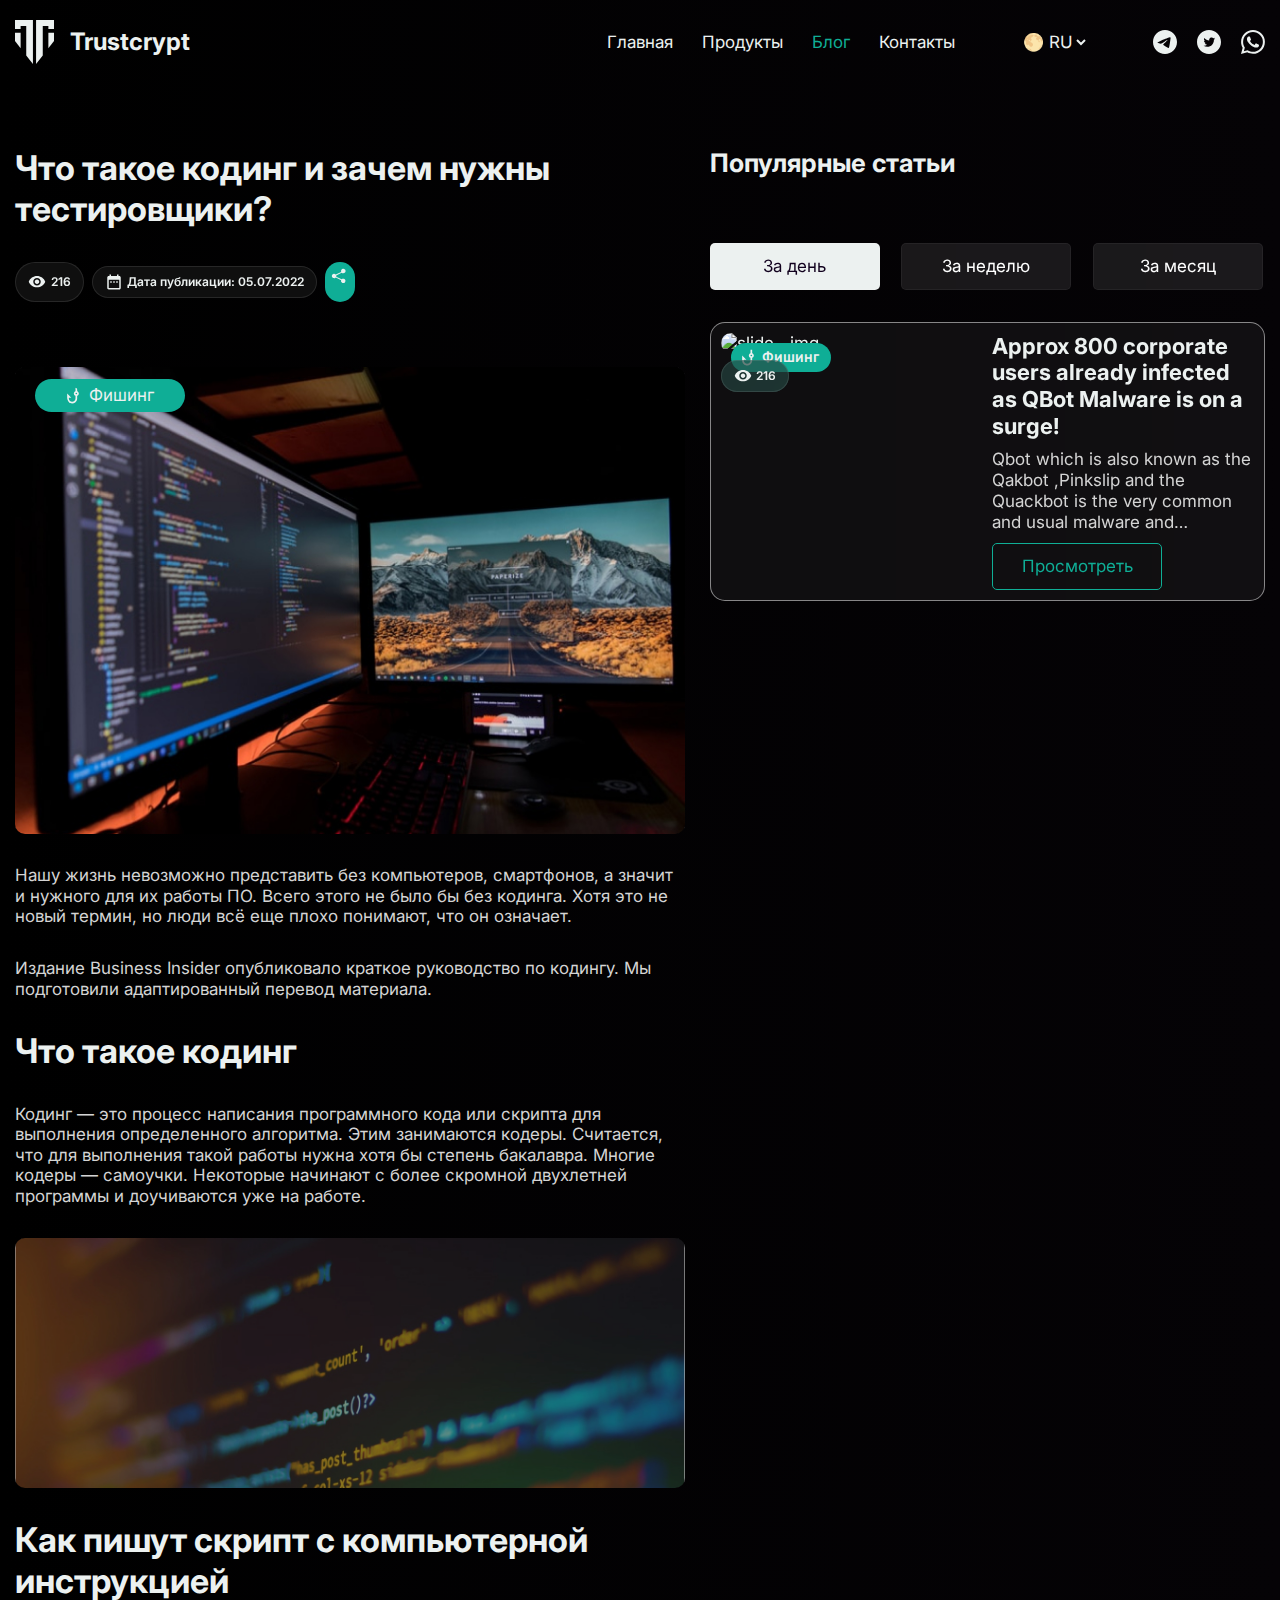
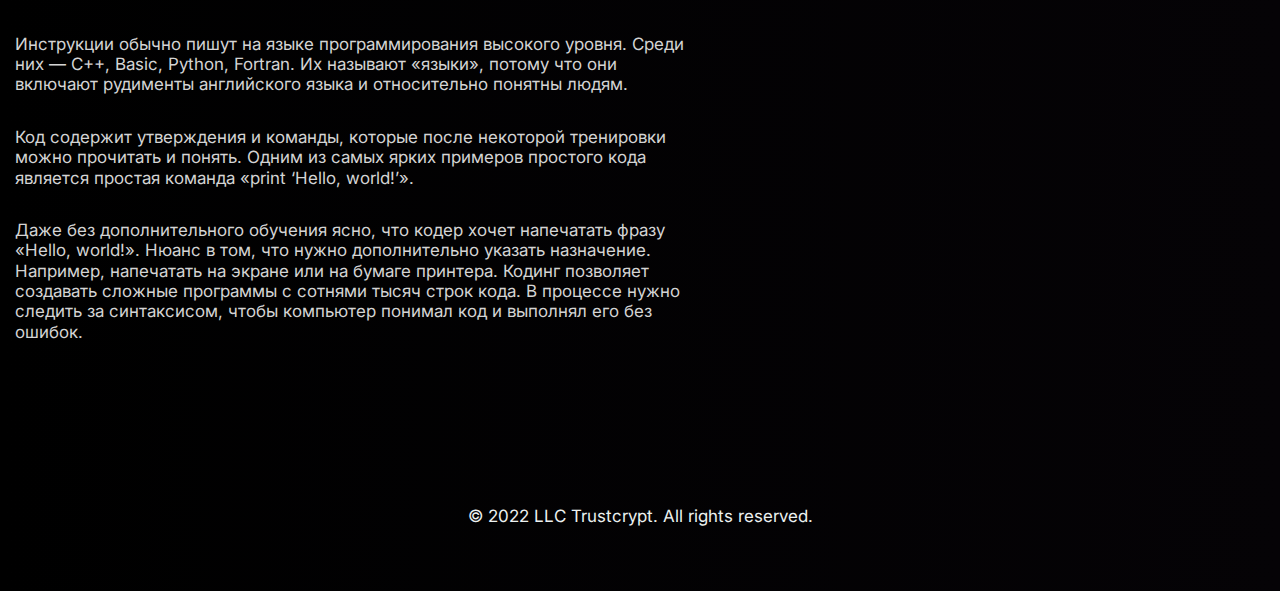
==== commit 2f94aeca: "Add files via upload" ====
--- a/blog.html
+++ b/blog.html
@@ -191,7 +191,7 @@
                         <div class="tabs__dop">
                             <div class="tabs__btn__dop">
                                 <button class="tabs__btn-item__dop tabs__btn-item__dop--active" data-button="content-1">
-                                    За деньи
+                                    За день
                                 </button>
                                 <button class="tabs__btn-item__dop" data-button="content-2">
                                     За неделю
--- a/css/style.css
+++ b/css/style.css
@@ -159,7 +159,6 @@
 .social__link:active {
     color: #027463;
 }
-
 
 /* main=========================================================== */
 .main {
@@ -539,9 +538,6 @@
     text-align: center;
 }
 
-
-
-
 /* ===========================catalog_product=============================== */
 .catalog-product__title {
     font-weight: 700;
@@ -657,23 +653,20 @@
     color: #0FAE96;
 }
 
-
 /* ===========================product======================================= */
 .product-about {
-    display: flex;
-    flex-direction: column;
+    display: grid;
+    grid-template-columns: repeat(1, 1fr);
     margin-top: 64px;
 }
 .product-about__main {
-    display: flex;
+    display: grid;
+    grid-template-columns: repeat(2, 1fr);
     gap: 64px;
     margin-bottom: 134px;
 }
 .product-about__cont {
     width: 100%;
-    background: rgba(255, 255, 255, 0.1);
-    border: 1px solid rgba(255, 255, 255, 0.1);
-    border-radius: 10px;
 }
 .product-about__img {
     width: 100%;
@@ -687,8 +680,8 @@
     margin-bottom: 32px;
 }
 .product-about__paragraphs {
-    display: flex;
-    flex-direction: column;
+    display: grid;
+    grid-template-columns: repeat(1, 1fr);
     gap: 15px;
 }
 .product-about__text {
@@ -711,22 +704,21 @@
 .another-product {
     display: flex;
     gap: 24px;
-    max-width: 566px;
     width: 100%;
-    backdrop-filter: blur(50px);
     background: rgba(255, 255, 255, 0.05);
     border: 1px solid rgba(255, 255, 255, 0.1);
     border-radius: 10px;
     backdrop-filter: blur(30px);
 }
 .about-img {
+    width: 100%;
     padding: 42px 16px;
     background: rgba(255, 255, 255, 0.05);
     border-radius: 10px;
 }
 .about-content {
-    display: flex;
-    flex-direction: column;
+    display: grid;
+    grid-template-columns: repeat(1, 1fr);
     gap: 16px;
     padding: 5px;
 }
@@ -752,23 +744,22 @@
     max-width: 170px;
     width: 100%;
     text-align: center;
-    border-radius: 5px;
+    border-radius: 10px;
     transition: .3s ease-in-out;
 }
 .about-content__link:hover {
     background: #058F7B;
-    border-radius: 5px;
+    border-radius: 10px;
     color: #F9F9F9;
 }
 .about-content__link:active {
     background: #027463;
-    border-radius: 5px;
+    border-radius: 10px;
     color: #DFDFDF;
 }
-
 
 /* ============================catalog_blog================================= */
-/* .catalog-blog__title {
+.catalog-blog__title {
     font-weight: 700;
     font-size: 34px;
     line-height: 1.21;
@@ -784,12 +775,13 @@
     margin-bottom: 32px;
     max-width: 618px;
 }
-.tabs__btn {
-    display: flex;
+.tabs__btn-blog {
+    display: grid;
+    grid-template-columns: repeat(7, 1fr);
     gap: 24px;
     margin-bottom: 32px;
 }
-.tabs__btn-item {
+.tabs__btn-blog__item {
     display: flex;
     justify-content: center;
     font-weight: 400;
@@ -805,47 +797,46 @@
     color: #fff;
     backdrop-filter: blur(50px);
 }
-.tabs__btn-item:hover {
+.tabs__btn-blog__item:hover {
     background-color: #ECF1F0;
     border: 1px solid #ECF1F0;
     border-radius: 5px;
     color: #11011E;
 }
-.tabs__btn-item--active {
+.tabs__btn-blog__item--active {
     background-color: #ECF1F0;
     border-radius: 5px;
     color: #11011E;
 }
-.tabs__content-item {
+.tabs__content-blog__item {
     display: none;
     grid-template-columns: repeat(3, 1fr);
     gap: 32px;
-    max-width: 412px;
     width: 100%;
 }
-.tabs__content-item.tabs__content-item--active {
+.tabs__content-blog__item.tabs__content-blog__item--active {
     display: grid;
 }
-.card {
+.card-blog {
     display: grid;
-    gap: 16px;
-    padding: 15px;
+    gap: 10px;
+    padding: 10px;
     backdrop-filter: blur(50px);
     background: rgba(255, 255, 255, 0.05);
     border: 1px solid rgba(255, 255, 255, 0.5);
     border-radius: 15px;
     transition: transform .2s ease;
 }
-.card:hover {
+.card-blog:hover {
     transform: translateY(-5px);
 }
-.card__img {
-    max-width: 380px;
-    height: 228px;
+.card-blog__img {
+    width: 100%;
+    height: 230px;
     border-radius: 15px;
     margin-bottom: 7px;
 }
-.pagination {
+.pagination-blog {
     width: 99px;
     height: 3px;
     background-color: #0FAE96;
@@ -853,11 +844,10 @@
     margin: 0 auto;
     margin-bottom: 7px;
 }
-.card-link {
+.card-blog__link {
     position: absolute;
     top: 20px;
     left: 20px;
-    height: 32px;
     max-width: 150px;
     width: 100%;
     display: -webkit-box;
@@ -868,13 +858,13 @@
     -webkit-box-align: center;
     -ms-flex-align: center;
     align-items: center;
-    padding: 0 12px;
+    padding: 9px 12px;
     background: #0FAE96;
     -webkit-border-radius: 50px;
     border-radius: 50px;
     text-decoration: none;
 }
-.card-link span {
+.card-blog__link span {
     font-weight: 600;
     font-size: 14px;
     line-height: 1.2;
@@ -884,77 +874,46 @@
     display: -webkit-box;
     display: -ms-flexbox;
     display: flex;
-    gap: 8px;
-    position: absolute;
-    left: 180px;
-    bottom: 230px;
-}
-.post-counter {
-    position: relative;
+    justify-content: space-between;
+}
+.post-counter,
+.date-counter {
     background: rgba(30, 30, 30, 0.5);
     backdrop-filter: blur(50px);
     border: 0.5px solid rgba(255, 255, 255, 0.1);
     -webkit-border-radius: 1000px;
     border-radius: 1000px;
-    padding: 0 12px;
-    height: 32px;
+    height: 100%;
+    padding: 5px 10px;
     display: -webkit-box;
     display: -ms-flexbox;
     display: flex;
-    gap: 4px;
+    gap: 5px;
     -webkit-box-align: center;
     -ms-flex-align: center;
     align-items: center;
-    text-decoration: none;
-    z-index: 0;
-    overflow: hidden;
-}
-.post-counter span {
-    font-weight: 600;
-    font-size: 12px;
-    line-height: 1.2;
-    color: #ECF1F0;
-}
-.counter-icon {
-    line-height: 0;
-}
-.date-counter {
-    position: relative;
-    background: rgba(30, 30, 30, 0.5);
-    backdrop-filter: blur(50px);
-    border: 0.5px solid rgba(255, 255, 255, 0.1);
-    -webkit-border-radius: 1000px;
-    border-radius: 1000px;
-    padding: 0 12px;
-    height: 32px;
-    display: -webkit-box;
-    display: -ms-flexbox;
-    display: flex;
-    gap: 4px;
-    -webkit-box-align: center;
-    -ms-flex-align: center;
-    align-items: center;
-    text-decoration: none;
-    z-index: 0;
-    overflow: hidden;
-}
+}
+.post-counter span,
 .date-counter span {
     font-weight: 600;
     font-size: 12px;
-    line-height: 1.2;
+    line-height: 1.6;
     color: #ECF1F0;
 }
-.tabs-item__name {
+.counter-icon {
+    line-height: 0;
+}
+.tabs-blog__name {
     font-style: normal;
     font-weight: 700;
     font-size: 24px;
     line-height: 1.21;
     color: #ECF1F0;
 }
-.tabs-item__name:hover {
+.tabs-blog__name:hover {
     color: #0FAE96;
 }
-.tabs-item__text {
+.tabs-blog__text {
     font-weight: 400;
     font-size: 17px;
     line-height: 1.24;
@@ -971,7 +930,7 @@
     -ms-flex-pack: center;
     justify-content: center;
 }
-.pagination-blog {
+.pagination-blog__item {
     margin: 16px auto 0;
     display: -webkit-inline-box;
     display: -ms-inline-flexbox;
@@ -987,9 +946,7 @@
     border: 1px solid rgba(255, 255, 255, 0.1);
     -webkit-border-radius: 10px;
     border-radius: 10px;
-    justify-self: center;
     -ms-flex-item-align: center;
-    align-self: center;
     gap: 15px;
 }
 .first-page,
@@ -1014,13 +971,10 @@
 .second-page:hover {
     background: rgba(255, 255, 255, 0.1);
 }
-.first-page--active {
-    background: rgba(255, 255, 255, 0.1);
-}
+.first-page--active,
 .second-page--active {
     background: rgba(255, 255, 255, 0.1);
-} */
-
+}
 
 /* ==============================blog======================================= */
 .blog-single {
@@ -1052,14 +1006,12 @@
     align-items: center;
 }
 .post-publick {
-    position: relative;
     background: rgba(30, 30, 30, 0.5);
     backdrop-filter: blur(50px);
     border: 0.5px solid rgba(255, 255, 255, 0.1);
     -webkit-border-radius: 1000px;
     border-radius: 1000px;
-    padding: 0 12px;
-    height: 32px;
+    padding: 6px 12px;
     display: -webkit-box;
     display: -ms-flexbox;
     display: flex;
@@ -1067,9 +1019,6 @@
     -webkit-box-align: center;
     -ms-flex-align: center;
     align-items: center;
-    text-decoration: none;
-    z-index: 0;
-    overflow: hidden;
 }
 .post-publick span {
     font-weight: 600;
@@ -1146,8 +1095,6 @@
     left: 30px;
     padding: 10px;
     color: #ECF1F0;
-}
-.category {
     font-size: 14px;
     line-height: 17px;
     font-weight: 600;
@@ -1159,7 +1106,7 @@
 }
 .content-img {
     max-width: 100%;
-    height: 100%;
+    height: 250px;
     border-radius: 10px;
     filter: brightness(0.75);
 }
@@ -1173,8 +1120,9 @@
     margin-bottom: 64px;
 }
 .tabs__btn__dop {
-    display: flex;
-    gap: 24px;
+    display: grid;
+    grid-template-columns: repeat(3, 1fr);
+    gap: 20px;
     margin-bottom: 32px;
 }
 .tabs__btn-item__dop {
@@ -1208,12 +1156,11 @@
     display: none;
     grid-template-columns: repeat(1, 1fr);
     gap: 32px;
-    max-width: 412px;
     width: 100%;
 }
 .tabs__content-item__dop.tabs__content-item__dop--active {
-    display: flex;
-    flex-direction: column;
+    display: grid;
+    grid-template-columns: repeat(2, 1fr);
     max-width: 560px;
     width: 100%;
 }
@@ -1232,8 +1179,8 @@
     transform: translateY(-5px);
 }
 .card-dop__img {
-    max-width: 220px;
-    height: 228px;
+    width: 100%;
+    height: 225px;
     border-radius: 15px;
     margin-bottom: 7px;
 }
@@ -1241,7 +1188,6 @@
     position: absolute;
     top: 25px;
     left: 25px;
-    height: 30px;
     max-width: 100px;
     width: 100%;
     display: -webkit-box;
@@ -1252,7 +1198,7 @@
     -webkit-box-align: center;
     -ms-flex-align: center;
     align-items: center;
-    padding: 0 12px;
+    padding: 6px 12px;
     background: #0FAE96;
     -webkit-border-radius: 50px;
     border-radius: 50px;
@@ -1270,14 +1216,12 @@
     display: flex;
 }
 .post-counter__dop {
-    position: relative;
     background: rgba(30, 30, 30, 0.5);
     backdrop-filter: blur(50px);
     border: 0.5px solid rgba(255, 255, 255, 0.1);
     -webkit-border-radius: 1000px;
     border-radius: 1000px;
-    padding: 0 12px;
-    height: 32px;
+    padding: 6px 12px;
     display: -webkit-box;
     display: -ms-flexbox;
     display: flex;
@@ -1285,9 +1229,6 @@
     -webkit-box-align: center;
     -ms-flex-align: center;
     align-items: center;
-    text-decoration: none;
-    z-index: 0;
-    overflow: hidden;
 }
 .post-counter__dop span {
     font-weight: 600;
@@ -1302,7 +1243,6 @@
     display: flex;
     flex-direction: column;
     gap: 16px;
-    min-width: 300px;
     width: 100%;
 }
 .tabs-item__name-dop {
@@ -1344,7 +1284,6 @@
     background: #027463;
 }
 
-
 /* ============================contacts===================================== */
 .contacts-title {
     color: #ECF1F0;
@@ -1382,7 +1321,6 @@
 .email__item__link:hover {
     color: #0dae96;
 }
-
 
 /* ===============================our_story================================= */
 .img-and-title {
@@ -1416,6 +1354,8 @@
 }
 
 
+
+
 /* ================================@media================================== */
 @media (max-width: 1300px) {
     /* content-first======== */
@@ -1473,274 +1413,242 @@
         margin-bottom: 120px;
     }
     .product-about__another-product {
-        gap: 50px 50px;
+        gap: 50px;
     }
     .another-product {
         gap: 20px;
     }
-    .about-img {
-        padding: 50px 0;
-    }
-    .about-content {
+    /* ============================catalog_blog================================= */
+    .tabs__content-blog__item.tabs__content-blog__item--active {
+        display: grid;
+        grid-template-columns: repeat(3, 1fr);
         gap: 10px;
     }
-    
-    
-    /* ============================catalog_blog================================= */
-    /* .catalog-blog__title {
-        font-weight: 700;
-        font-size: 34px;
-        line-height: 1.21;
-        color: #ECF1F0;
-        margin: 64px 0 32px;
-        max-width: 611px;
-    }
-    .catalog-blog__text {
-        font-weight: 400;
-        font-size: 17px;
-        line-height: 1.21;
-        color: #D4D4D4;
-        margin-bottom: 32px;
-        max-width: 618px;
-    }
-    .tabs__btn {
-        display: flex;
-        gap: 24px;
-        margin-bottom: 32px;
-    }
-    .tabs__btn-item {
-        display: flex;
-        justify-content: center;
-        font-weight: 400;
-        font-size: 17px;
-        line-height: 1.24;
-        padding: 12px;
-        background: rgba(255, 255, 255, 0.09);
-        border: 1px solid rgba(255, 255, 255, 0.05);
-        border-radius: 5px;
-        max-width: 170px;
-        width: 100%;
-        cursor: pointer;
-        color: #fff;
-        backdrop-filter: blur(50px);
-    }
-    .tabs__btn-item:hover {
-        background-color: #ECF1F0;
-        border: 1px solid #ECF1F0;
-        border-radius: 5px;
-        color: #11011E;
-    }
-    .tabs__btn-item--active {
-        background-color: #ECF1F0;
-        border-radius: 5px;
-        color: #11011E;
-    }
-    .tabs__content-item {
-        display: none;
-        grid-template-columns: repeat(3, 1fr);
-        gap: 32px;
-        max-width: 412px;
-        width: 100%;
-    }
-    .tabs__content-item.tabs__content-item--active {
-        display: grid;
-    }
-    .card {
-        display: grid;
-        gap: 16px;
-        padding: 15px;
-        backdrop-filter: blur(50px);
-        background: rgba(255, 255, 255, 0.05);
-        border: 1px solid rgba(255, 255, 255, 0.5);
-        border-radius: 15px;
-        transition: transform .2s ease;
-    }
-    .card:hover {
-        transform: translateY(-5px);
-    }
-    .card__img {
-        max-width: 380px;
-        height: 228px;
-        border-radius: 15px;
-        margin-bottom: 7px;
-    }
-    .pagination {
-        width: 99px;
-        height: 3px;
-        background-color: #0FAE96;
-        border-radius: 5px;
-        margin: 0 auto;
-        margin-bottom: 7px;
-    }
-    .card-link {
-        position: absolute;
+    .card-blog__img {
+        height: 230px;
+    }
+    .post-counter,
+    .date-counter {
+        height: 100%;
+        padding: 6px 12px;
+    }
+    .tabs-blog__name {
+        font-size: 22px;
+    }
+    /* ==============================blog======================================= */
+    .category {
+        top: 45px;
+        left: 20px;
+        padding: 6px 12px;
+    }
+    .tabs__content-item__dop.tabs__content-item__dop--active {
+        grid-template-columns: repeat(1, 1fr);
+    }
+    .card-dop {
+        gap: 10px;
+        padding: 10px;
+    }
+    .card-link__dop {
         top: 20px;
         left: 20px;
-        height: 32px;
-        max-width: 150px;
-        width: 100%;
-        display: -webkit-box;
-        display: -ms-flexbox;
-        display: flex;
-        justify-content: center;
-        gap: 8px;
-        -webkit-box-align: center;
-        -ms-flex-align: center;
+    }
+    .card-list-dop {
+        gap: 10px;
+    }
+    .tabs-item__name-dop {
+        font-size: 22px;
+    }
+}
+@media (max-width: 1024px) {
+    /* header============================================================= */
+    .header {
+        padding: 20px 0 20px;
+        position: sticky;
+        top: 0;
+        z-index: 10;
+        /* backdrop-filter: blur(100px); */
+        background: linear-gradient(to left, #050306 0%, black 100%);
+    }
+    .nav {
+        display: flex;
+        justify-content: space-between;
         align-items: center;
-        padding: 0 12px;
-        background: #0FAE96;
-        -webkit-border-radius: 50px;
-        border-radius: 50px;
-        text-decoration: none;
-    }
-    .card-link span {
-        font-weight: 600;
+    }
+    .nav__logo {
+        gap: 14px;
+        cursor: pointer;
+    }
+    .logo {
+        gap: 14px;
+    }
+    .logo h1 {
+        font-size: 23px;
+    }
+    .logo__text {
+        font-size: 23px;
+    }
+    .nav__inner {
+        gap: 40px;
+    }
+    .nav__list {
+        gap: 20px;
+        font-size: 16px;
+    }
+    .nav__link {
+        height: 20px;
+        transition: .3s ease-in-out;
+    }
+    .nav__link:hover {
+        color: #0FAE96;
+    }
+    .nav__link:active {
+        color: #027463;
+    }
+    .nav__link--active {
+        color: #0FAE96;
+    }
+    .select__list {
+        font-size: 15px;
+    }
+    .select__option {
+        background-color: #050306;
+    }
+    .social__list {
+        gap: 15px;
+    }
+    .social__item {
+        height: 20px;
+    }
+    /* content-first======== */
+    .content-first {
+        gap: 50px;
+        padding-top: 130px;
+        margin-bottom: 140px;
+    }
+    .text__title {
+        font-size: 24px;
+        margin-bottom: 24px;
+    }
+    .text__subtitle {
+        font-size: 18px;
+        margin-bottom: 24px;
+    }
+    .content__photo {
+        max-width: 500px;
+    }
+    /* content-second========= */
+    .content-second {
+        gap: 40px;
+        margin-bottom: 130px;
+    }
+    .swiper-pagination-bullet {
+        width: 110px;
+    }
+    /* content-tools========== */
+    .tools__title {
+        margin-bottom: 28px;
+    }
+    .tools__subtitle {
+        max-width: 650px;
+        margin-bottom: 55px;
+    }
+    .tools__list {
+        gap: 40px;
+        margin-bottom: 140px;
+    }
+    .tools__img {
+        width: 170px;
+    }
+    /* content-about=========== */
+    .about__title {
+        font-size: 34px;
+        max-width: 600px;
+        margin: 0 auto;
+        margin-bottom: 30px;
+    }
+    .about__subtitle {
+        max-width: 560px;
+        margin-bottom: 55px;
+    }
+    .about__list {
+        gap: 20px;
+        margin-bottom: 130px;
+    }
+    .about__item {
+        padding: 25px 25px;
+        height: 225px;
+    }
+    /* ===========================catalog_product=============================== */
+    .catalog-product__title {
+        margin: 60px 0 30px;
+    }
+    .tabs__content-item.tabs__content-item--active {
+        gap: 25px;
+    }
+    .card {
+        gap: 15px;
+    }
+    .card__img {
+        max-width: 335px;
+        height: 210px;
+    }
+    .tabs-item__text {
+        font-size: 16px;
+    }
+    /* ===========================product======================================= */
+    .product-about {
+        margin-top: 50px;
+    }
+    .product-about__main {
+        gap: 40px;
+        margin-bottom: 100px;
+    }
+    .product-about__img {
+        width: 100%;
+        height: 100%;
+    }
+    .product-about__another-product {
+        grid-template-columns: repeat(1, 1fr);
+    }
+    .another-product {
+        display: grid;
+        grid-template-columns: repeat(2, 1fr);
+        align-items: center;
+    }
+    .about-content__link {
+        max-width: none;
+    }
+    /* ============================catalog_blog================================= */
+    .tabs__btn-blog {
+        gap: 15px;
+    }
+    .tabs__btn-blog__item {
         font-size: 14px;
-        line-height: 1.2;
-        color: #ECF1F0;
-    }
-    .post-meta {
-        display: -webkit-box;
-        display: -ms-flexbox;
-        display: flex;
-        gap: 8px;
-        position: absolute;
-        left: 180px;
-        bottom: 230px;
-    }
-    .post-counter {
-        position: relative;
-        background: rgba(30, 30, 30, 0.5);
-        backdrop-filter: blur(50px);
-        border: 0.5px solid rgba(255, 255, 255, 0.1);
-        -webkit-border-radius: 1000px;
-        border-radius: 1000px;
-        padding: 0 12px;
-        height: 32px;
-        display: -webkit-box;
-        display: -ms-flexbox;
-        display: flex;
-        gap: 4px;
-        -webkit-box-align: center;
-        -ms-flex-align: center;
-        align-items: center;
-        text-decoration: none;
-        z-index: 0;
-        overflow: hidden;
-    }
-    .post-counter span {
-        font-weight: 600;
-        font-size: 12px;
-        line-height: 1.2;
-        color: #ECF1F0;
-    }
-    .counter-icon {
-        line-height: 0;
-    }
-    .date-counter {
-        position: relative;
-        background: rgba(30, 30, 30, 0.5);
-        backdrop-filter: blur(50px);
-        border: 0.5px solid rgba(255, 255, 255, 0.1);
-        -webkit-border-radius: 1000px;
-        border-radius: 1000px;
-        padding: 0 12px;
-        height: 32px;
-        display: -webkit-box;
-        display: -ms-flexbox;
-        display: flex;
-        gap: 4px;
-        -webkit-box-align: center;
-        -ms-flex-align: center;
-        align-items: center;
-        text-decoration: none;
-        z-index: 0;
-        overflow: hidden;
-    }
-    .date-counter span {
-        font-weight: 600;
-        font-size: 12px;
-        line-height: 1.2;
-        color: #ECF1F0;
-    }
-    .tabs-item__name {
-        font-style: normal;
-        font-weight: 700;
-        font-size: 24px;
-        line-height: 1.21;
-        color: #ECF1F0;
-    }
-    .tabs-item__name:hover {
-        color: #0FAE96;
-    }
-    .tabs-item__text {
-        font-weight: 400;
-        font-size: 17px;
-        line-height: 1.24;
-        color: #D4D4D4;
-    }
-    .pagination-wrapper {
-        display: -webkit-box;
-        display: -ms-flexbox;
-        display: flex;
-        -webkit-box-align: center;
-        -ms-flex-align: center;
-        align-items: center;
-        -webkit-box-pack: center;
-        -ms-flex-pack: center;
-        justify-content: center;
+        line-height: 1;
+        padding: 10px;
     }
     .pagination-blog {
-        margin: 16px auto 0;
-        display: -webkit-inline-box;
-        display: -ms-inline-flexbox;
-        display: inline-flex;
-        padding: 6px;
-        -webkit-box-pack: center;
-        -ms-flex-pack: center;
-        justify-content: center;
-        -webkit-box-align: center;
-        -ms-flex-align: center;
-        align-items: center;
-        background: rgba(255, 255, 255, 0.05);
-        border: 1px solid rgba(255, 255, 255, 0.1);
-        -webkit-border-radius: 10px;
-        border-radius: 10px;
-        justify-self: center;
-        -ms-flex-item-align: center;
-        align-self: center;
-        gap: 15px;
-    }
-    .first-page,
-    .second-page {
-        width: 45px;
-        height: 45px;
-        display: -webkit-box;
-        display: -ms-flexbox;
-        display: flex;
-        -webkit-box-align: center;
-        -ms-flex-align: center;
-        align-items: center;
-        -webkit-box-pack: center;
-        -ms-flex-pack: center;
-        justify-content: center;
-        text-align: center;
-        -webkit-border-radius: 10px;
-        border-radius: 10px;
-        font-size: 18px;
-    }
-    .first-page:hover,
-    .second-page:hover {
-        background: rgba(255, 255, 255, 0.1);
-    }
-    .first-page--active {
-        background: rgba(255, 255, 255, 0.1);
-    }
-    .second-page--active {
-        background: rgba(255, 255, 255, 0.1);
-    } */
-    
-    
+        width: 66px;
+        margin-bottom: 0;
+    }
+    .card-blog__link {
+        top: 15px;
+        left: 15px;
+        padding: 8px 10px;
+    }
+    .tabs-blog__name {
+        font-size: 20px;
+        line-height: 1;
+    }
+    .tabs-blog__text {
+        font-size: 15px;
+        line-height: 1;
+    }
+    .pagination-blog__item {
+        margin: 15px auto 0;
+        padding: 5px;
+        gap: 10px;
+    }
     /* ==============================blog======================================= */
     .blog-single {
         display: -webkit-box;
@@ -2063,509 +1971,204 @@
         background: #027463;
     }
 }
-@media (max-width: 1024px) {
-    /* header============================================================= */
+@media (max-width: 820px) {
+    /* header */
     .header {
-        padding: 20px 0 20px;
-        position: sticky;
-        top: 0;
-        z-index: 10;
-        /* backdrop-filter: blur(100px); */
+        padding: 20px 0 5px;
+    }
+    /* menu-icon */
+    #menu-icon {
+        display: block;
+    }
+    /* nav__inner========== */
+    .nav__inner {
+        position: absolute;
+        top: 100%;
+        left: -100%;
+        width: 100%;
         background: linear-gradient(to left, #050306 0%, black 100%);
-    }
-    .nav {
-        display: flex;
-        justify-content: space-between;
-        align-items: center;
-    }
-    .nav__logo {
-        gap: 14px;
-        cursor: pointer;
-    }
-    .logo {
-        gap: 14px;
-    }
-    .logo h1 {
-        font-size: 23px;
-    }
-    .logo__text {
-        font-size: 23px;
-    }
-    .nav__inner {
-        gap: 40px;
+        box-shadow: 0 1.5rem 1rem rgba(0, 0, 0, .5);
+        flex-direction: column;
+        gap: 45px;
+        padding: 1rem 4%;
+        transition: .25s ease;
+        transition-delay: .25s;
+    }
+    .nav__inner.active {
+        left: 0;
+        transition-delay: 0s;
+    }
+    .nav__inner a {
+        display: block;
     }
     .nav__list {
-        gap: 20px;
-        font-size: 16px;
-    }
-    .nav__link {
-        height: 20px;
-        transition: .3s ease-in-out;
-    }
-    .nav__link:hover {
-        color: #0FAE96;
-    }
-    .nav__link:active {
-        color: #027463;
-    }
-    .nav__link--active {
-        color: #0FAE96;
+        flex-direction: column;
+        gap: 15px;
+        font-size: 17px;
     }
     .select__list {
         font-size: 15px;
     }
-    .select__option {
-        background-color: #050306;
-    }
     .social__list {
-        gap: 15px;
+        gap: 25px;
     }
     .social__item {
-        height: 20px;
+        height: 30px;
+    }
+    /* main=========================================================== */
+    .main {
+        padding-bottom: 90px;
     }
     /* content-first======== */
     .content-first {
-        gap: 50px;
-        padding-top: 130px;
-        margin-bottom: 140px;
+        flex-direction: column-reverse;
+        text-align: center;
+        align-items: center;
+        gap: 40px;
+        padding-top: 100px;
+        margin-bottom: 110px;
     }
     .text__title {
+        font-size: 30px;
+        margin-bottom: 24px;
+    }
+    .text__subtitle {
         font-size: 24px;
         margin-bottom: 24px;
     }
-    .text__subtitle {
-        font-size: 18px;
-        margin-bottom: 24px;
+    .text__link {
+        margin: 0 auto;
     }
     .content__photo {
-        max-width: 500px;
+        max-width: none;
+        width: 100%;
     }
     /* content-second========= */
     .content-second {
+        flex-direction: column;
         gap: 40px;
-        margin-bottom: 130px;
+        margin-bottom: 120px;
+        text-align: center;
+        align-items: center;
     }
     .swiper-pagination-bullet {
-        width: 110px;
+        width: 90px;
     }
     /* content-tools========== */
-    .tools__title {
-        margin-bottom: 28px;
-    }
     .tools__subtitle {
-        max-width: 650px;
-        margin-bottom: 55px;
+        font-size: 22px;
+        max-width: 600px;
+        margin-bottom: 50px;
     }
     .tools__list {
-        gap: 40px;
-        margin-bottom: 140px;
+        gap: 30px;
+        margin-bottom: 120px;
     }
     .tools__img {
-        width: 170px;
+        width: 140px;
     }
     /* content-about=========== */
     .about__title {
-        font-size: 34px;
-        max-width: 600px;
+        font-size: 32px;
+        margin-bottom: 28px;
+    }
+    .about__subtitle {
+        font-size: 24px;
+        margin-bottom: 50px;
+    }
+    .about__list {
+        grid-template-columns: repeat(3, 1fr);
+        margin-bottom: 110px;
+    }
+    .about__item {
+        padding: 20px 20px;
+        height: 200px;
+    }
+    .about__icon {
+        margin-bottom: 10px;
+    }
+    .about__text {
+        font-size: 18px;
+    }
+    /* content-contact */
+    .contact__title {
+        max-width: 500px;
         margin: 0 auto;
-        margin-bottom: 30px;
-    }
-    .about__subtitle {
-        max-width: 560px;
-        margin-bottom: 55px;
-    }
-    .about__list {
-        gap: 20px;
-        margin-bottom: 130px;
-    }
-    .about__item {
-        padding: 25px 25px;
-        height: 225px;
+        font-size: 30px;
+        margin-bottom: 40px;
+    }
+    .contact__form {
+        padding: 25px;
     }
     /* ===========================catalog_product=============================== */
     .catalog-product__title {
-        margin: 60px 0 30px;
+        margin: 50px 0 25px;
+    }
+    .catalog-product__text {
+        margin-bottom: 30px;
+    }
+    .tabs__btn {
+        gap: 20px;
+        margin-bottom: 30px;
     }
     .tabs__content-item.tabs__content-item--active {
-        gap: 25px;
-    }
-    .card {
-        gap: 15px;
+        gap: 20px;
     }
     .card__img {
-        max-width: 335px;
-        height: 210px;
-    }
-    .tabs-item__text {
-        font-size: 16px;
-    }
-    
+        max-width: 285px;
+        height: 200px;
+    }
     /* ===========================product======================================= */
-    .product-about {
-        display: flex;
-        flex-direction: column;
-        margin-top: 64px;
-    }
     .product-about__main {
-        display: flex;
-        gap: 64px;
-        margin-bottom: 134px;
-    }
-    .product-about__cont {
-        max-width: 410px;
-        width: 100%;
-        height: 410px;
-        background: rgba(255, 255, 255, 0.1);
-        border: 1px solid rgba(255, 255, 255, 0.1);
-        border-radius: 10px;
-    }
-    .product-about__img {
-        max-width: 409px;
-        width: 100%;
-        height: 409px;
-        border-radius: 10px;
+        gap: 30px;
     }
     .product-about__name {
-        font-weight: 700;
-        font-size: 34px;
-        line-height: 1.2;
-        color: #ECF1F0;
-        margin-bottom: 32px;
-    }
-    .product-about__paragraphs {
-        display: flex;
-        flex-direction: column;
-        gap: 15px;
-    }
-    .product-about__text {
-        font-weight: 400;
+        font-size: 32px;
+        margin-bottom: 30px;
+    }
+    .product-about__title {
+        font-size: 30px;
+        margin-bottom: 50px;
+    }
+    .product-about__another-product {
+        gap: 40px;
+    }
+    .about-img {
+        padding: 40px 20px;
+    }
+    /* ============================catalog_blog================================= */
+    .catalog-blog__title {
+        font-size: 32px;
+        margin: 40px 0 20px;
+        max-width: 500px;
+    }
+    .catalog-blog__text {
+        margin-bottom: 25px;
+        max-width: 600px;
+    }
+    .tabs__btn-blog {
+        grid-template-columns: repeat(4, 1fr);
+        gap: 20px;
+        margin-bottom: 30px;
+    }
+    .tabs__btn-blog__item {
         font-size: 17px;
-        line-height: 1.21;
-        color: #D4D4D4;
-    }
-    .product-about__title {
-        font-weight: 700;
-        font-size: 32px;
-        line-height: 1.2;
-        margin-bottom: 64px;
-    }
-    .product-about__another-product {
-        display: flex;
-        flex-wrap: wrap;
-        gap: 65px 64px;
-    }
-    .another-product {
-        display: flex;
-        gap: 24px;
-        max-width: 566px;
-        width: 100%;
-        backdrop-filter: blur(50px);
-        background: rgba(255, 255, 255, 0.05);
-        border: 1px solid rgba(255, 255, 255, 0.1);
-        border-radius: 10px;
-        backdrop-filter: blur(30px);
-    }
-    .about-img {
-        padding: 42px 16px;
-        background: rgba(255, 255, 255, 0.05);
-        border-radius: 10px;
-    }
-    .about-content {
-        display: flex;
-        flex-direction: column;
-        gap: 16px;
+    }
+    .tabs__content-blog__item.tabs__content-blog__item--active {
+        display: grid;
+        grid-template-columns: repeat(2, 1fr);
+    }
+    .card-blog {
+        gap: 5px;
         padding: 5px;
     }
-    .about-content__title {
-        font-weight: 700;
-        font-size: 24px;
-        line-height: 1.21;
-        color: #ECF1F0;
-    }
-    .about-content__info {
-        font-weight: 400;
-        font-size: 17px;
-        line-height: 1.2;
-        color: #D4D4D4;
-    }
-    .about-content__link {
-        font-weight: 400;
-        font-size: 17px;
-        line-height: 1.2;
-        color: #0FAE96;
-        padding: 12px;
-        border: 1px solid #0FAE96;
-        max-width: 170px;
-        width: 100%;
-        text-align: center;
-        border-radius: 5px;
-        transition: .3s ease-in-out;
-    }
-    .about-content__link:hover {
-        background: #058F7B;
-        border-radius: 5px;
-        color: #F9F9F9;
-    }
-    .about-content__link:active {
-        background: #027463;
-        border-radius: 5px;
-        color: #DFDFDF;
-    }
-    
-    
-    /* ============================catalog_blog================================= */
-    /* .catalog-blog__title {
-        font-weight: 700;
-        font-size: 34px;
-        line-height: 1.21;
-        color: #ECF1F0;
-        margin: 64px 0 32px;
-        max-width: 611px;
-    }
-    .catalog-blog__text {
-        font-weight: 400;
-        font-size: 17px;
-        line-height: 1.21;
-        color: #D4D4D4;
-        margin-bottom: 32px;
-        max-width: 618px;
-    }
-    .tabs__btn {
-        display: flex;
-        gap: 24px;
-        margin-bottom: 32px;
-    }
-    .tabs__btn-item {
-        display: flex;
-        justify-content: center;
-        font-weight: 400;
-        font-size: 17px;
-        line-height: 1.24;
-        padding: 12px;
-        background: rgba(255, 255, 255, 0.09);
-        border: 1px solid rgba(255, 255, 255, 0.05);
-        border-radius: 5px;
-        max-width: 170px;
-        width: 100%;
-        cursor: pointer;
-        color: #fff;
-        backdrop-filter: blur(50px);
-    }
-    .tabs__btn-item:hover {
-        background-color: #ECF1F0;
-        border: 1px solid #ECF1F0;
-        border-radius: 5px;
-        color: #11011E;
-    }
-    .tabs__btn-item--active {
-        background-color: #ECF1F0;
-        border-radius: 5px;
-        color: #11011E;
-    }
-    .tabs__content-item {
-        display: none;
-        grid-template-columns: repeat(3, 1fr);
-        gap: 32px;
-        max-width: 412px;
-        width: 100%;
-    }
-    .tabs__content-item.tabs__content-item--active {
-        display: grid;
-    }
-    .card {
-        display: grid;
-        gap: 16px;
-        padding: 15px;
-        backdrop-filter: blur(50px);
-        background: rgba(255, 255, 255, 0.05);
-        border: 1px solid rgba(255, 255, 255, 0.5);
-        border-radius: 15px;
-        transition: transform .2s ease;
-    }
-    .card:hover {
-        transform: translateY(-5px);
-    }
-    .card__img {
-        max-width: 380px;
-        height: 228px;
-        border-radius: 15px;
-        margin-bottom: 7px;
-    }
-    .pagination {
-        width: 99px;
-        height: 3px;
-        background-color: #0FAE96;
-        border-radius: 5px;
-        margin: 0 auto;
-        margin-bottom: 7px;
-    }
-    .card-link {
-        position: absolute;
-        top: 20px;
-        left: 20px;
-        height: 32px;
-        max-width: 150px;
-        width: 100%;
-        display: -webkit-box;
-        display: -ms-flexbox;
-        display: flex;
-        justify-content: center;
-        gap: 8px;
-        -webkit-box-align: center;
-        -ms-flex-align: center;
-        align-items: center;
-        padding: 0 12px;
-        background: #0FAE96;
-        -webkit-border-radius: 50px;
-        border-radius: 50px;
-        text-decoration: none;
-    }
-    .card-link span {
-        font-weight: 600;
-        font-size: 14px;
-        line-height: 1.2;
-        color: #ECF1F0;
-    }
-    .post-meta {
-        display: -webkit-box;
-        display: -ms-flexbox;
-        display: flex;
-        gap: 8px;
-        position: absolute;
-        left: 180px;
-        bottom: 230px;
-    }
-    .post-counter {
-        position: relative;
-        background: rgba(30, 30, 30, 0.5);
-        backdrop-filter: blur(50px);
-        border: 0.5px solid rgba(255, 255, 255, 0.1);
-        -webkit-border-radius: 1000px;
-        border-radius: 1000px;
-        padding: 0 12px;
-        height: 32px;
-        display: -webkit-box;
-        display: -ms-flexbox;
-        display: flex;
-        gap: 4px;
-        -webkit-box-align: center;
-        -ms-flex-align: center;
-        align-items: center;
-        text-decoration: none;
-        z-index: 0;
-        overflow: hidden;
-    }
-    .post-counter span {
-        font-weight: 600;
-        font-size: 12px;
-        line-height: 1.2;
-        color: #ECF1F0;
-    }
-    .counter-icon {
-        line-height: 0;
-    }
-    .date-counter {
-        position: relative;
-        background: rgba(30, 30, 30, 0.5);
-        backdrop-filter: blur(50px);
-        border: 0.5px solid rgba(255, 255, 255, 0.1);
-        -webkit-border-radius: 1000px;
-        border-radius: 1000px;
-        padding: 0 12px;
-        height: 32px;
-        display: -webkit-box;
-        display: -ms-flexbox;
-        display: flex;
-        gap: 4px;
-        -webkit-box-align: center;
-        -ms-flex-align: center;
-        align-items: center;
-        text-decoration: none;
-        z-index: 0;
-        overflow: hidden;
-    }
-    .date-counter span {
-        font-weight: 600;
-        font-size: 12px;
-        line-height: 1.2;
-        color: #ECF1F0;
-    }
-    .tabs-item__name {
-        font-style: normal;
-        font-weight: 700;
-        font-size: 24px;
-        line-height: 1.21;
-        color: #ECF1F0;
-    }
-    .tabs-item__name:hover {
-        color: #0FAE96;
-    }
-    .tabs-item__text {
-        font-weight: 400;
-        font-size: 17px;
-        line-height: 1.24;
-        color: #D4D4D4;
-    }
-    .pagination-wrapper {
-        display: -webkit-box;
-        display: -ms-flexbox;
-        display: flex;
-        -webkit-box-align: center;
-        -ms-flex-align: center;
-        align-items: center;
-        -webkit-box-pack: center;
-        -ms-flex-pack: center;
-        justify-content: center;
-    }
-    .pagination-blog {
-        margin: 16px auto 0;
-        display: -webkit-inline-box;
-        display: -ms-inline-flexbox;
-        display: inline-flex;
-        padding: 6px;
-        -webkit-box-pack: center;
-        -ms-flex-pack: center;
-        justify-content: center;
-        -webkit-box-align: center;
-        -ms-flex-align: center;
-        align-items: center;
-        background: rgba(255, 255, 255, 0.05);
-        border: 1px solid rgba(255, 255, 255, 0.1);
-        -webkit-border-radius: 10px;
-        border-radius: 10px;
-        justify-self: center;
-        -ms-flex-item-align: center;
-        align-self: center;
-        gap: 15px;
-    }
-    .first-page,
-    .second-page {
-        width: 45px;
-        height: 45px;
-        display: -webkit-box;
-        display: -ms-flexbox;
-        display: flex;
-        -webkit-box-align: center;
-        -ms-flex-align: center;
-        align-items: center;
-        -webkit-box-pack: center;
-        -ms-flex-pack: center;
-        justify-content: center;
-        text-align: center;
-        -webkit-border-radius: 10px;
-        border-radius: 10px;
-        font-size: 18px;
-    }
-    .first-page:hover,
-    .second-page:hover {
-        background: rgba(255, 255, 255, 0.1);
-    }
-    .first-page--active {
-        background: rgba(255, 255, 255, 0.1);
-    }
-    .second-page--active {
-        background: rgba(255, 255, 255, 0.1);
-    } */
+    .card-blog__img {
+        margin-bottom: 5px;
+    }
+    .card-blog__link {
+        top: 10px;
+        left: 10px;
+    }
     
     
     /* ==============================blog======================================= */
@@ -2889,29 +2492,35 @@
         color: #DFDFDF;
         background: #027463;
     }
-}
-@media (max-width: 820px) {
-    /* header */
+    /* ============================contacts===================================== */
+    .contacts-title {
+        margin-bottom: 30px;
+        margin-top: 50px;
+    }
+    /* ===============================our_story================================= */
+    .story-title {
+        font-size: 34px;
+    }
+    .story-info {
+        font-size: 19px;
+    }
+}
+@media (max-width: 680px) {
     .header {
-        padding: 20px 0 5px;
-    }
-    /* menu-icon */
-    #menu-icon {
-        display: block;
+        padding: 17px 0 17px;
+    }
+    /* nav=============================== */
+    /* nav__logo========== */
+    .nav__logo {
+        gap: 10px;
+    }
+    .logo {
+        gap: 10px;
     }
     /* nav__inner========== */
     .nav__inner {
-        position: absolute;
-        top: 100%;
-        left: -100%;
-        width: 100%;
-        background: linear-gradient(to left, #050306 0%, black 100%);
-        box-shadow: 0 1.5rem 1rem rgba(0, 0, 0, .5);
-        flex-direction: column;
-        gap: 45px;
-        padding: 1rem 4%;
-        transition: .25s ease;
-        transition-delay: .25s;
+        gap: 35px;
+        padding: .5rem 4%;
     }
     .nav__inner.active {
         left: 0;
@@ -2922,7 +2531,7 @@
     }
     .nav__list {
         flex-direction: column;
-        gap: 15px;
+        gap: 13px;
         font-size: 17px;
     }
     .select__list {
@@ -2936,475 +2545,194 @@
     }
     /* main=========================================================== */
     .main {
-        padding-bottom: 90px;
+        padding-bottom: 60px;
     }
     /* content-first======== */
     .content-first {
-        flex-direction: column-reverse;
-        text-align: center;
-        align-items: center;
-        gap: 40px;
-        padding-top: 100px;
-        margin-bottom: 110px;
+        padding-top: 60px;
+        margin-bottom: 90px;
     }
     .text__title {
-        font-size: 30px;
-        margin-bottom: 24px;
+        font-size: 28px;
+        margin-bottom: 22px;
     }
     .text__subtitle {
-        font-size: 24px;
-        margin-bottom: 24px;
-    }
-    .text__link {
+        font-size: 22px;
+        max-width: 500px;
         margin: 0 auto;
-    }
-    .content__photo {
-        max-width: none;
-        width: 100%;
+        margin-bottom: 22px;
     }
     /* content-second========= */
     .content-second {
-        flex-direction: column;
-        gap: 40px;
-        margin-bottom: 120px;
-        text-align: center;
-        align-items: center;
+        margin-bottom: 100px;
+    }
+    .swiper {
+        width: 100%;
+    }
+    .slide__img {
+        width: 100%;
     }
     .swiper-pagination-bullet {
         width: 90px;
     }
     /* content-tools========== */
+    .tools__title {
+        margin-bottom: 26px;
+    }
     .tools__subtitle {
         font-size: 22px;
-        max-width: 600px;
-        margin-bottom: 50px;
+        margin-bottom: 40px;
     }
     .tools__list {
-        gap: 30px;
-        margin-bottom: 120px;
+        gap: 15px;
+        margin-bottom: 90px;
     }
     .tools__img {
-        width: 140px;
+        width: 120px;
     }
     /* content-about=========== */
     .about__title {
         font-size: 32px;
-        margin-bottom: 28px;
     }
     .about__subtitle {
-        font-size: 24px;
-        margin-bottom: 50px;
+        font-size: 22px;
+        margin-bottom: 40px;
     }
     .about__list {
-        grid-template-columns: repeat(3, 1fr);
-        margin-bottom: 110px;
+        grid-template-columns: repeat(1, 1fr);
+        margin-bottom: 80px;
     }
     .about__item {
-        padding: 20px 20px;
-        height: 200px;
-    }
-    .about__icon {
-        margin-bottom: 10px;
+        padding: 20px 15px;
+        width: 100%;
+        height: 100%;
+        margin-bottom: 20px;
     }
     .about__text {
-        font-size: 18px;
+        display: flex;
+        justify-content: center;
     }
     /* content-contact */
     .contact__title {
+        font-size: 28px;
         max-width: 500px;
-        margin: 0 auto;
-        font-size: 30px;
-        margin-bottom: 40px;
+        margin-bottom: 30px;
     }
     .contact__form {
-        padding: 25px;
+        padding: 15px;
+        width: 100%;
+    }
+    .contact__data {
+        gap: 10px;
+    }
+    .contact__item {
+        padding: 10px 10px;
+        font-size: 14px;
+    }
+    input[type=checkbox]+.check {
+        padding-left: 40px;
+    }
+    .location__list {
+        gap: 5px;
+    }
+    .item__map, .phone__link, .email__link {
+        gap: 5px;
+    }
+    span {
+        font-size: 14px;
+    }
+    /* footer */
+    .footer {
+        padding: 44px 0;
     }
     /* ===========================catalog_product=============================== */
     .catalog-product__title {
-        margin: 50px 0 25px;
+        margin: 40px 0 25px;
     }
     .catalog-product__text {
-        margin-bottom: 30px;
+        margin-bottom: 25px;
     }
     .tabs__btn {
+        gap: 15px;
+        margin-bottom: 25px;
+    }
+    .tabs__content-item.tabs__content-item--active {
+        grid-template-columns: repeat(1, 1fr);
         gap: 20px;
-        margin-bottom: 30px;
-    }
-    .tabs__content-item.tabs__content-item--active {
-        gap: 20px;
+        width: 100%;
+        margin: 0 auto;
+    }
+    .card {
+        gap: 10px;
+        padding: 10px;
     }
     .card__img {
-        max-width: 285px;
-        height: 200px;
-    }
-    
-    
+        max-width: none;
+        width: 100%;
+        height: 100%;
+        margin-bottom: 0;
+        padding-bottom: 10px;
+    }
+    .pagination {
+        width: 75px;
+        margin-bottom: 10px;
+    }
+    .tabs-item__name {
+        margin-top: 5px;
+    }
+    .tabs-item__text {
+        font-size: 15px;
+    }
     /* ===========================product======================================= */
     .product-about {
-        display: flex;
-        flex-direction: column;
-        margin-top: 64px;
+        margin-top: 30px;
     }
     .product-about__main {
-        display: flex;
-        gap: 64px;
-        margin-bottom: 134px;
-    }
-    .product-about__cont {
-        max-width: 410px;
-        width: 100%;
-        height: 410px;
-        background: rgba(255, 255, 255, 0.1);
-        border: 1px solid rgba(255, 255, 255, 0.1);
-        border-radius: 10px;
-    }
-    .product-about__img {
-        max-width: 409px;
-        width: 100%;
-        height: 409px;
-        border-radius: 10px;
+        grid-template-columns: repeat(1, 1fr);
+        gap: 20px;
+        margin-bottom: 80px;
     }
     .product-about__name {
-        font-weight: 700;
-        font-size: 34px;
-        line-height: 1.2;
-        color: #ECF1F0;
-        margin-bottom: 32px;
+        margin-bottom: 25px;
     }
     .product-about__paragraphs {
-        display: flex;
-        flex-direction: column;
+        gap: 10px;
+    }
+    .product-about__title {
+        margin-bottom: 40px;
+    }
+    .product-about__another-product {
+        gap: 30px;
+    }
+    .about-content {
+        gap: 10px;
+    }
+    /* ============================catalog_blog================================= */
+    .catalog-blog__title {
+        font-size: 30px;
+        margin: 30px 0 20px;
+        max-width: 400px;
+    }
+    .catalog-blog__text {
+        margin-bottom: 20px;
+        max-width: 500px;
+    }
+    .tabs__btn-blog {
+        grid-template-columns: repeat(3, 1fr);
         gap: 15px;
-    }
-    .product-about__text {
-        font-weight: 400;
-        font-size: 17px;
-        line-height: 1.21;
-        color: #D4D4D4;
-    }
-    .product-about__title {
-        font-weight: 700;
-        font-size: 32px;
-        line-height: 1.2;
-        margin-bottom: 64px;
-    }
-    .product-about__another-product {
-        display: flex;
-        flex-wrap: wrap;
-        gap: 65px 64px;
-    }
-    .another-product {
-        display: flex;
-        gap: 24px;
-        max-width: 566px;
-        width: 100%;
-        backdrop-filter: blur(50px);
-        background: rgba(255, 255, 255, 0.05);
-        border: 1px solid rgba(255, 255, 255, 0.1);
-        border-radius: 10px;
-        backdrop-filter: blur(30px);
-    }
-    .about-img {
-        padding: 42px 16px;
-        background: rgba(255, 255, 255, 0.05);
-        border-radius: 10px;
-    }
-    .about-content {
-        display: flex;
-        flex-direction: column;
-        gap: 16px;
-        padding: 5px;
-    }
-    .about-content__title {
-        font-weight: 700;
-        font-size: 24px;
-        line-height: 1.21;
-        color: #ECF1F0;
-    }
-    .about-content__info {
-        font-weight: 400;
-        font-size: 17px;
-        line-height: 1.2;
-        color: #D4D4D4;
-    }
-    .about-content__link {
-        font-weight: 400;
-        font-size: 17px;
-        line-height: 1.2;
-        color: #0FAE96;
-        padding: 12px;
-        border: 1px solid #0FAE96;
-        max-width: 170px;
-        width: 100%;
-        text-align: center;
-        border-radius: 5px;
-        transition: .3s ease-in-out;
-    }
-    .about-content__link:hover {
-        background: #058F7B;
-        border-radius: 5px;
-        color: #F9F9F9;
-    }
-    .about-content__link:active {
-        background: #027463;
-        border-radius: 5px;
-        color: #DFDFDF;
-    }
-    
-    
-    /* ============================catalog_blog================================= */
-    /* .catalog-blog__title {
-        font-weight: 700;
-        font-size: 34px;
-        line-height: 1.21;
-        color: #ECF1F0;
-        margin: 64px 0 32px;
-        max-width: 611px;
-    }
-    .catalog-blog__text {
-        font-weight: 400;
-        font-size: 17px;
-        line-height: 1.21;
-        color: #D4D4D4;
-        margin-bottom: 32px;
-        max-width: 618px;
-    }
-    .tabs__btn {
-        display: flex;
-        gap: 24px;
-        margin-bottom: 32px;
-    }
-    .tabs__btn-item {
-        display: flex;
-        justify-content: center;
-        font-weight: 400;
-        font-size: 17px;
-        line-height: 1.24;
-        padding: 12px;
-        background: rgba(255, 255, 255, 0.09);
-        border: 1px solid rgba(255, 255, 255, 0.05);
-        border-radius: 5px;
-        max-width: 170px;
-        width: 100%;
-        cursor: pointer;
-        color: #fff;
-        backdrop-filter: blur(50px);
-    }
-    .tabs__btn-item:hover {
-        background-color: #ECF1F0;
-        border: 1px solid #ECF1F0;
-        border-radius: 5px;
-        color: #11011E;
-    }
-    .tabs__btn-item--active {
-        background-color: #ECF1F0;
-        border-radius: 5px;
-        color: #11011E;
-    }
-    .tabs__content-item {
-        display: none;
-        grid-template-columns: repeat(3, 1fr);
-        gap: 32px;
-        max-width: 412px;
-        width: 100%;
-    }
-    .tabs__content-item.tabs__content-item--active {
-        display: grid;
-    }
-    .card {
-        display: grid;
-        gap: 16px;
-        padding: 15px;
-        backdrop-filter: blur(50px);
-        background: rgba(255, 255, 255, 0.05);
-        border: 1px solid rgba(255, 255, 255, 0.5);
-        border-radius: 15px;
-        transition: transform .2s ease;
-    }
-    .card:hover {
-        transform: translateY(-5px);
-    }
-    .card__img {
-        max-width: 380px;
-        height: 228px;
-        border-radius: 15px;
-        margin-bottom: 7px;
-    }
-    .pagination {
-        width: 99px;
-        height: 3px;
-        background-color: #0FAE96;
-        border-radius: 5px;
-        margin: 0 auto;
-        margin-bottom: 7px;
-    }
-    .card-link {
-        position: absolute;
-        top: 20px;
-        left: 20px;
-        height: 32px;
-        max-width: 150px;
-        width: 100%;
-        display: -webkit-box;
-        display: -ms-flexbox;
-        display: flex;
-        justify-content: center;
-        gap: 8px;
-        -webkit-box-align: center;
-        -ms-flex-align: center;
-        align-items: center;
-        padding: 0 12px;
-        background: #0FAE96;
-        -webkit-border-radius: 50px;
-        border-radius: 50px;
-        text-decoration: none;
-    }
-    .card-link span {
-        font-weight: 600;
-        font-size: 14px;
-        line-height: 1.2;
-        color: #ECF1F0;
-    }
-    .post-meta {
-        display: -webkit-box;
-        display: -ms-flexbox;
-        display: flex;
-        gap: 8px;
-        position: absolute;
-        left: 180px;
-        bottom: 230px;
-    }
-    .post-counter {
-        position: relative;
-        background: rgba(30, 30, 30, 0.5);
-        backdrop-filter: blur(50px);
-        border: 0.5px solid rgba(255, 255, 255, 0.1);
-        -webkit-border-radius: 1000px;
-        border-radius: 1000px;
-        padding: 0 12px;
-        height: 32px;
-        display: -webkit-box;
-        display: -ms-flexbox;
-        display: flex;
-        gap: 4px;
-        -webkit-box-align: center;
-        -ms-flex-align: center;
-        align-items: center;
-        text-decoration: none;
-        z-index: 0;
-        overflow: hidden;
-    }
-    .post-counter span {
-        font-weight: 600;
-        font-size: 12px;
-        line-height: 1.2;
-        color: #ECF1F0;
-    }
-    .counter-icon {
-        line-height: 0;
-    }
-    .date-counter {
-        position: relative;
-        background: rgba(30, 30, 30, 0.5);
-        backdrop-filter: blur(50px);
-        border: 0.5px solid rgba(255, 255, 255, 0.1);
-        -webkit-border-radius: 1000px;
-        border-radius: 1000px;
-        padding: 0 12px;
-        height: 32px;
-        display: -webkit-box;
-        display: -ms-flexbox;
-        display: flex;
-        gap: 4px;
-        -webkit-box-align: center;
-        -ms-flex-align: center;
-        align-items: center;
-        text-decoration: none;
-        z-index: 0;
-        overflow: hidden;
-    }
-    .date-counter span {
-        font-weight: 600;
-        font-size: 12px;
-        line-height: 1.2;
-        color: #ECF1F0;
-    }
-    .tabs-item__name {
-        font-style: normal;
-        font-weight: 700;
-        font-size: 24px;
-        line-height: 1.21;
-        color: #ECF1F0;
-    }
-    .tabs-item__name:hover {
-        color: #0FAE96;
-    }
-    .tabs-item__text {
-        font-weight: 400;
-        font-size: 17px;
-        line-height: 1.24;
-        color: #D4D4D4;
-    }
-    .pagination-wrapper {
-        display: -webkit-box;
-        display: -ms-flexbox;
-        display: flex;
-        -webkit-box-align: center;
-        -ms-flex-align: center;
-        align-items: center;
-        -webkit-box-pack: center;
-        -ms-flex-pack: center;
-        justify-content: center;
-    }
-    .pagination-blog {
-        margin: 16px auto 0;
-        display: -webkit-inline-box;
-        display: -ms-inline-flexbox;
-        display: inline-flex;
-        padding: 6px;
-        -webkit-box-pack: center;
-        -ms-flex-pack: center;
-        justify-content: center;
-        -webkit-box-align: center;
-        -ms-flex-align: center;
-        align-items: center;
-        background: rgba(255, 255, 255, 0.05);
-        border: 1px solid rgba(255, 255, 255, 0.1);
-        -webkit-border-radius: 10px;
-        border-radius: 10px;
-        justify-self: center;
-        -ms-flex-item-align: center;
-        align-self: center;
-        gap: 15px;
-    }
-    .first-page,
-    .second-page {
-        width: 45px;
-        height: 45px;
-        display: -webkit-box;
-        display: -ms-flexbox;
-        display: flex;
-        -webkit-box-align: center;
-        -ms-flex-align: center;
-        align-items: center;
-        -webkit-box-pack: center;
-        -ms-flex-pack: center;
-        justify-content: center;
-        text-align: center;
-        -webkit-border-radius: 10px;
-        border-radius: 10px;
+        margin-bottom: 20px;
+    }
+    .card-blog__link {
+        padding: 6px 8px;
+    }
+    .tabs-blog__name {
         font-size: 18px;
     }
-    .first-page:hover,
-    .second-page:hover {
-        background: rgba(255, 255, 255, 0.1);
-    }
-    .first-page--active {
-        background: rgba(255, 255, 255, 0.1);
-    }
-    .second-page--active {
-        background: rgba(255, 255, 255, 0.1);
-    } */
+    .pagination-blog__item {
+        margin: 10px auto 0;
+        gap: 5px;
+    }
+
     
     
     /* ==============================blog======================================= */
@@ -3730,563 +3058,188 @@
     }
     /* ============================contacts===================================== */
     .contacts-title {
-        margin-bottom: 30px;
+        margin-bottom: 25px;
+        margin-top: 40px;
+    }
+    /* ===============================our_story================================= */
+    .img-and-title {
         margin-top: 50px;
     }
-    /* ===============================our_story================================= */
     .story-title {
-        font-size: 34px;
+        font-size: 32px;
+    }
+    .story-information {
+        gap: 10px;
     }
     .story-info {
-        font-size: 19px;
-    }
-}
-@media (max-width: 680px) {
-    .header {
-        padding: 17px 0 17px;
-    }
-    /* nav=============================== */
-    /* nav__logo========== */
-    .nav__logo {
-        gap: 10px;
-    }
-    .logo {
-        gap: 10px;
-    }
-    /* nav__inner========== */
-    .nav__inner {
-        gap: 35px;
-        padding: .5rem 4%;
-    }
-    .nav__inner.active {
-        left: 0;
-        transition-delay: 0s;
-    }
-    .nav__inner a {
-        display: block;
-    }
-    .nav__list {
-        flex-direction: column;
-        gap: 13px;
         font-size: 17px;
     }
-    .select__list {
-        font-size: 15px;
-    }
-    .social__list {
-        gap: 25px;
-    }
-    .social__item {
-        height: 30px;
-    }
+}
+@media (max-width: 540px) {
     /* main=========================================================== */
     .main {
-        padding-bottom: 60px;
+        padding-bottom: 30px;
     }
     /* content-first======== */
     .content-first {
-        padding-top: 60px;
-        margin-bottom: 90px;
+        padding-top: 40px;
+        margin-bottom: 70px;
     }
     .text__title {
-        font-size: 28px;
-        margin-bottom: 22px;
+        font-size: 26px;
+        margin-bottom: 20px;
     }
     .text__subtitle {
-        font-size: 22px;
-        max-width: 500px;
+        font-size: 20px;
+        margin-bottom: 20px;
+    }
+    .text__link {
         margin: 0 auto;
-        margin-bottom: 22px;
-    }
-    /* content-second========= */
-    .content-second {
-        margin-bottom: 100px;
-    }
-    .swiper {
-        width: 100%;
-    }
-    .slide__img {
-        width: 100%;
-    }
-    .swiper-pagination-bullet {
-        width: 90px;
+    }
+     /* content-second========= */
+     .content-second {
+        margin-bottom: 80px;
     }
     /* content-tools========== */
     .tools__title {
-        margin-bottom: 26px;
+        margin-bottom: 20px;
     }
     .tools__subtitle {
-        font-size: 22px;
-        margin-bottom: 40px;
+        font-size: 20px;
+        margin-bottom: 20px;
     }
     .tools__list {
-        gap: 15px;
-        margin-bottom: 90px;
-    }
-    .tools__img {
-        width: 120px;
+        display: grid;
+        grid-template-columns: repeat(2, 1fr);
+        gap: 30px;
+        margin-bottom: 70px;
     }
     /* content-about=========== */
     .about__title {
-        font-size: 32px;
+        font-size: 26px;
+        margin-bottom: 20px;
     }
     .about__subtitle {
-        font-size: 22px;
+        font-size: 20px;
+        margin-bottom: 20px;
+    }
+    .about__list {
+        gap: 15px;
         margin-bottom: 40px;
-    }
-    .about__list {
         grid-template-columns: repeat(1, 1fr);
-        margin-bottom: 80px;
     }
     .about__item {
-        padding: 20px 15px;
+        padding: 0px 15px;
         width: 100%;
         height: 100%;
-        margin-bottom: 20px;
+        flex-direction: row;
+        justify-content: normal;
+        gap: 15px;
+    }
+    .about__icon {
+        width: 25px;
+        height: 25px;
+        margin-bottom: 0;
     }
     .about__text {
-        display: flex;
-        justify-content: center;
+        font-size: 16px;
     }
     /* content-contact */
     .contact__title {
-        font-size: 28px;
-        max-width: 500px;
-        margin-bottom: 30px;
+        font-size: 26px;
     }
     .contact__form {
-        padding: 15px;
-        width: 100%;
-    }
-    .contact__data {
+        flex-direction: column;
+        padding: 10px;
+    }
+    .contact__item {
+        padding: 5px 5px;
+    }
+    input[type=checkbox]+.check {
+        padding-left: 43px;
+    }
+    .contact__location {
+        gap: 20px;
+    }
+    .item__map, .phone__link, .email__link {
         gap: 10px;
-    }
-    .contact__item {
-        padding: 10px 10px;
+        flex-direction: row;
+    }
+    .local__map {
+        width: 20px;
+    }
+    span {
+        font-size: 16px;
+    }
+    /* footer=================================================================== */
+    .footer {
+        padding: 32px 0;
+    }
+    .footer__text {
         font-size: 14px;
-    }
-    input[type=checkbox]+.check {
-        padding-left: 40px;
-    }
-    .location__list {
-        gap: 5px;
-    }
-    .item__map, .phone__link, .email__link {
-        gap: 5px;
-    }
-    span {
-        font-size: 14px;
-    }
-    /* footer */
-    .footer {
-        padding: 44px 0;
+        text-align: center;
     }
     /* ===========================catalog_product=============================== */
     .catalog-product__title {
-        margin: 40px 0 25px;
+        font-size: 32px;
+        margin: 30px 0 20px;
     }
     .catalog-product__text {
-        margin-bottom: 25px;
+        margin-bottom: 20px;
     }
     .tabs__btn {
-        gap: 15px;
-        margin-bottom: 25px;
-    }
-    .tabs__content-item.tabs__content-item--active {
-        grid-template-columns: repeat(1, 1fr);
-        gap: 20px;
-        width: 100%;
-        margin: 0 auto;
-    }
-    .card {
-        gap: 10px;
-        padding: 10px;
-    }
-    .card__img {
-        max-width: none;
-        width: 100%;
-        height: 100%;
-        margin-bottom: 0;
-        padding-bottom: 10px;
-    }
-    .pagination {
-        width: 75px;
-        margin-bottom: 10px;
+        display: grid;
+        grid-template-columns: repeat(2, 1fr);
+        margin-bottom: 20px;
     }
     .tabs-item__name {
-        margin-top: 5px;
-    }
-    .tabs-item__text {
-        font-size: 15px;
-    }
-    
-    
+        font-size: 22px;
+    }
     /* ===========================product======================================= */
     .product-about {
-        display: flex;
-        flex-direction: column;
-        margin-top: 64px;
+        margin-top: 20px;
     }
     .product-about__main {
-        display: flex;
-        gap: 64px;
-        margin-bottom: 134px;
-    }
-    .product-about__cont {
-        max-width: 410px;
-        width: 100%;
-        height: 410px;
-        background: rgba(255, 255, 255, 0.1);
-        border: 1px solid rgba(255, 255, 255, 0.1);
-        border-radius: 10px;
-    }
-    .product-about__img {
-        max-width: 409px;
-        width: 100%;
-        height: 409px;
-        border-radius: 10px;
+        margin-bottom: 60px;
     }
     .product-about__name {
-        font-weight: 700;
-        font-size: 34px;
-        line-height: 1.2;
-        color: #ECF1F0;
-        margin-bottom: 32px;
-    }
-    .product-about__paragraphs {
-        display: flex;
-        flex-direction: column;
-        gap: 15px;
+        margin-bottom: 20px;
     }
     .product-about__text {
-        font-weight: 400;
-        font-size: 17px;
-        line-height: 1.21;
-        color: #D4D4D4;
+        line-height: 1.1;
     }
     .product-about__title {
-        font-weight: 700;
-        font-size: 32px;
-        line-height: 1.2;
-        margin-bottom: 64px;
-    }
-    .product-about__another-product {
-        display: flex;
-        flex-wrap: wrap;
-        gap: 65px 64px;
+        margin-bottom: 30px;
     }
     .another-product {
-        display: flex;
-        gap: 24px;
-        max-width: 566px;
-        width: 100%;
-        backdrop-filter: blur(50px);
-        background: rgba(255, 255, 255, 0.05);
-        border: 1px solid rgba(255, 255, 255, 0.1);
-        border-radius: 10px;
-        backdrop-filter: blur(30px);
+        grid-template-columns: repeat(1, 1fr);
     }
     .about-img {
-        padding: 42px 16px;
-        background: rgba(255, 255, 255, 0.05);
-        border-radius: 10px;
-    }
-    .about-content {
-        display: flex;
-        flex-direction: column;
-        gap: 16px;
-        padding: 5px;
-    }
-    .about-content__title {
-        font-weight: 700;
-        font-size: 24px;
-        line-height: 1.21;
-        color: #ECF1F0;
-    }
-    .about-content__info {
-        font-weight: 400;
-        font-size: 17px;
-        line-height: 1.2;
-        color: #D4D4D4;
-    }
-    .about-content__link {
-        font-weight: 400;
-        font-size: 17px;
-        line-height: 1.2;
-        color: #0FAE96;
-        padding: 12px;
-        border: 1px solid #0FAE96;
-        max-width: 170px;
-        width: 100%;
-        text-align: center;
-        border-radius: 5px;
-        transition: .3s ease-in-out;
-    }
-    .about-content__link:hover {
-        background: #058F7B;
-        border-radius: 5px;
-        color: #F9F9F9;
-    }
-    .about-content__link:active {
-        background: #027463;
-        border-radius: 5px;
-        color: #DFDFDF;
-    }
-    
-    
+        padding: 20px 40px;
+    }
     /* ============================catalog_blog================================= */
-    /* .catalog-blog__title {
-        font-weight: 700;
-        font-size: 34px;
-        line-height: 1.21;
-        color: #ECF1F0;
-        margin: 64px 0 32px;
-        max-width: 611px;
+    .catalog-blog__title {
+        font-size: 26px;
+        margin: 20px 0 15px;
+        max-width: 350px;
     }
     .catalog-blog__text {
-        font-weight: 400;
-        font-size: 17px;
-        line-height: 1.21;
-        color: #D4D4D4;
-        margin-bottom: 32px;
-        max-width: 618px;
-    }
-    .tabs__btn {
-        display: flex;
-        gap: 24px;
-        margin-bottom: 32px;
-    }
-    .tabs__btn-item {
-        display: flex;
-        justify-content: center;
-        font-weight: 400;
-        font-size: 17px;
-        line-height: 1.24;
-        padding: 12px;
-        background: rgba(255, 255, 255, 0.09);
-        border: 1px solid rgba(255, 255, 255, 0.05);
-        border-radius: 5px;
-        max-width: 170px;
-        width: 100%;
-        cursor: pointer;
-        color: #fff;
-        backdrop-filter: blur(50px);
-    }
-    .tabs__btn-item:hover {
-        background-color: #ECF1F0;
-        border: 1px solid #ECF1F0;
-        border-radius: 5px;
-        color: #11011E;
-    }
-    .tabs__btn-item--active {
-        background-color: #ECF1F0;
-        border-radius: 5px;
-        color: #11011E;
-    }
-    .tabs__content-item {
-        display: none;
-        grid-template-columns: repeat(3, 1fr);
-        gap: 32px;
-        max-width: 412px;
-        width: 100%;
-    }
-    .tabs__content-item.tabs__content-item--active {
-        display: grid;
-    }
-    .card {
-        display: grid;
-        gap: 16px;
-        padding: 15px;
-        backdrop-filter: blur(50px);
-        background: rgba(255, 255, 255, 0.05);
-        border: 1px solid rgba(255, 255, 255, 0.5);
-        border-radius: 15px;
-        transition: transform .2s ease;
-    }
-    .card:hover {
-        transform: translateY(-5px);
-    }
-    .card__img {
-        max-width: 380px;
-        height: 228px;
-        border-radius: 15px;
-        margin-bottom: 7px;
-    }
-    .pagination {
+        max-width: 400px;
+    }
+    .tabs__btn-blog {
+        grid-template-columns: repeat(2, 1fr);
+        gap: 10px;
+        margin-bottom: 15px;
+    }
+    .tabs__content-blog__item.tabs__content-blog__item--active {
+        grid-template-columns: repeat(1, 1fr);
+    }
+    .pagination-blog {
         width: 99px;
-        height: 3px;
-        background-color: #0FAE96;
-        border-radius: 5px;
-        margin: 0 auto;
-        margin-bottom: 7px;
-    }
-    .card-link {
-        position: absolute;
-        top: 20px;
-        left: 20px;
-        height: 32px;
-        max-width: 150px;
-        width: 100%;
-        display: -webkit-box;
-        display: -ms-flexbox;
-        display: flex;
-        justify-content: center;
-        gap: 8px;
-        -webkit-box-align: center;
-        -ms-flex-align: center;
-        align-items: center;
-        padding: 0 12px;
-        background: #0FAE96;
-        -webkit-border-radius: 50px;
-        border-radius: 50px;
-        text-decoration: none;
-    }
-    .card-link span {
-        font-weight: 600;
-        font-size: 14px;
-        line-height: 1.2;
-        color: #ECF1F0;
     }
     .post-meta {
-        display: -webkit-box;
-        display: -ms-flexbox;
-        display: flex;
-        gap: 8px;
-        position: absolute;
-        left: 180px;
-        bottom: 230px;
-    }
-    .post-counter {
-        position: relative;
-        background: rgba(30, 30, 30, 0.5);
-        backdrop-filter: blur(50px);
-        border: 0.5px solid rgba(255, 255, 255, 0.1);
-        -webkit-border-radius: 1000px;
-        border-radius: 1000px;
-        padding: 0 12px;
-        height: 32px;
-        display: -webkit-box;
-        display: -ms-flexbox;
-        display: flex;
-        gap: 4px;
-        -webkit-box-align: center;
-        -ms-flex-align: center;
-        align-items: center;
-        text-decoration: none;
-        z-index: 0;
-        overflow: hidden;
-    }
-    .post-counter span {
-        font-weight: 600;
-        font-size: 12px;
-        line-height: 1.2;
-        color: #ECF1F0;
-    }
-    .counter-icon {
-        line-height: 0;
-    }
-    .date-counter {
-        position: relative;
-        background: rgba(30, 30, 30, 0.5);
-        backdrop-filter: blur(50px);
-        border: 0.5px solid rgba(255, 255, 255, 0.1);
-        -webkit-border-radius: 1000px;
-        border-radius: 1000px;
-        padding: 0 12px;
-        height: 32px;
-        display: -webkit-box;
-        display: -ms-flexbox;
-        display: flex;
-        gap: 4px;
-        -webkit-box-align: center;
-        -ms-flex-align: center;
-        align-items: center;
-        text-decoration: none;
-        z-index: 0;
-        overflow: hidden;
-    }
-    .date-counter span {
-        font-weight: 600;
-        font-size: 12px;
-        line-height: 1.2;
-        color: #ECF1F0;
-    }
-    .tabs-item__name {
-        font-style: normal;
-        font-weight: 700;
-        font-size: 24px;
-        line-height: 1.21;
-        color: #ECF1F0;
-    }
-    .tabs-item__name:hover {
-        color: #0FAE96;
-    }
-    .tabs-item__text {
-        font-weight: 400;
-        font-size: 17px;
-        line-height: 1.24;
-        color: #D4D4D4;
-    }
-    .pagination-wrapper {
-        display: -webkit-box;
-        display: -ms-flexbox;
-        display: flex;
-        -webkit-box-align: center;
-        -ms-flex-align: center;
-        align-items: center;
-        -webkit-box-pack: center;
-        -ms-flex-pack: center;
-        justify-content: center;
-    }
-    .pagination-blog {
-        margin: 16px auto 0;
-        display: -webkit-inline-box;
-        display: -ms-inline-flexbox;
-        display: inline-flex;
-        padding: 6px;
-        -webkit-box-pack: center;
-        -ms-flex-pack: center;
-        justify-content: center;
-        -webkit-box-align: center;
-        -ms-flex-align: center;
-        align-items: center;
-        background: rgba(255, 255, 255, 0.05);
-        border: 1px solid rgba(255, 255, 255, 0.1);
-        -webkit-border-radius: 10px;
-        border-radius: 10px;
-        justify-self: center;
-        -ms-flex-item-align: center;
-        align-self: center;
-        gap: 15px;
-    }
-    .first-page,
-    .second-page {
-        width: 45px;
-        height: 45px;
-        display: -webkit-box;
-        display: -ms-flexbox;
-        display: flex;
-        -webkit-box-align: center;
-        -ms-flex-align: center;
-        align-items: center;
-        -webkit-box-pack: center;
-        -ms-flex-pack: center;
-        justify-content: center;
-        text-align: center;
-        -webkit-border-radius: 10px;
-        border-radius: 10px;
-        font-size: 18px;
-    }
-    .first-page:hover,
-    .second-page:hover {
-        background: rgba(255, 255, 255, 0.1);
-    }
-    .first-page--active {
-        background: rgba(255, 255, 255, 0.1);
-    }
-    .second-page--active {
-        background: rgba(255, 255, 255, 0.1);
-    } */
+        justify-content: space-around;
+    }
     
     
     /* ==============================blog======================================= */
@@ -4612,511 +3565,146 @@
     }
     /* ============================contacts===================================== */
     .contacts-title {
-        margin-bottom: 25px;
-        margin-top: 40px;
+        margin-bottom: 20px;
+        margin-top: 30px;
+    }
+    .contacts-email {
+        flex-wrap: wrap;
     }
     /* ===============================our_story================================= */
     .img-and-title {
-        margin-top: 50px;
+        margin-top: 30px;
     }
     .story-title {
-        font-size: 32px;
-    }
-    .story-information {
-        gap: 10px;
+        font-size: 28px;
     }
     .story-info {
-        font-size: 17px;
-    }
-}
-@media (max-width: 540px) {
+        font-size: 15px;
+    }
+}
+@media (max-width: 420px) {
     /* main=========================================================== */
-    .main {
-        padding-bottom: 30px;
-    }
     /* content-first======== */
     .content-first {
-        padding-top: 40px;
-        margin-bottom: 70px;
+        gap: 20px;
+        padding-top: 30px;
+        margin-bottom: 60px;
     }
     .text__title {
-        font-size: 26px;
+        font-size: 22px;
+        margin-bottom: 15px;
+    }
+    .text__subtitle {
+        font-size: 16px;
         margin-bottom: 20px;
-    }
-    .text__subtitle {
-        font-size: 20px;
-        margin-bottom: 20px;
-    }
-    .text__link {
-        margin: 0 auto;
     }
      /* content-second========= */
      .content-second {
-        margin-bottom: 80px;
+        margin-bottom: 40px;
+    }
+    .second__text h2 {
+        margin-bottom: 0;
     }
     /* content-tools========== */
     .tools__title {
-        margin-bottom: 20px;
+        font-size: 30px;
+        margin-bottom: 15px;
     }
     .tools__subtitle {
-        font-size: 20px;
-        margin-bottom: 20px;
+        font-size: 15px;
+        margin-bottom: 15px;
     }
     .tools__list {
-        display: grid;
-        grid-template-columns: repeat(2, 1fr);
-        gap: 30px;
-        margin-bottom: 70px;
+        gap: 20px;
+        margin-bottom: 50px;
     }
     /* content-about=========== */
     .about__title {
-        font-size: 26px;
+        font-size: 22px;
+        margin-bottom: 15px;
+    }
+    .about__subtitle {
+        font-size: 16px;
         margin-bottom: 20px;
     }
-    .about__subtitle {
-        font-size: 20px;
-        margin-bottom: 20px;
-    }
     .about__list {
-        gap: 15px;
-        margin-bottom: 40px;
-        grid-template-columns: repeat(1, 1fr);
+        gap: 10px;
+        margin-bottom: 30px;
     }
     .about__item {
-        padding: 0px 15px;
-        width: 100%;
-        height: 100%;
-        flex-direction: row;
-        justify-content: normal;
-        gap: 15px;
+        margin-bottom: 15px;
     }
     .about__icon {
-        width: 25px;
-        height: 25px;
-        margin-bottom: 0;
+        width: 20px;
+        height: 20px;
     }
     .about__text {
-        font-size: 16px;
+        font-size: 13px;
     }
     /* content-contact */
     .contact__title {
-        font-size: 26px;
-    }
-    .contact__form {
-        flex-direction: column;
-        padding: 10px;
-    }
-    .contact__item {
-        padding: 5px 5px;
-    }
-    input[type=checkbox]+.check {
-        padding-left: 43px;
-    }
-    .contact__location {
-        gap: 20px;
-    }
-    .item__map, .phone__link, .email__link {
-        gap: 10px;
-        flex-direction: row;
-    }
-    .local__map {
-        width: 20px;
+        font-size: 22px;
     }
     span {
-        font-size: 16px;
+        font-size: 14px;
     }
     /* footer=================================================================== */
-    .footer {
-        padding: 32px 0;
-    }
     .footer__text {
-        font-size: 14px;
-        text-align: center;
+        font-size: 12px;
     }
     /* ===========================catalog_product=============================== */
     .catalog-product__title {
-        font-size: 32px;
-        margin: 30px 0 20px;
+        font-size: 30px;
+        margin: 25px 0 15px;
     }
     .catalog-product__text {
+        font-size: 15px;
+    }
+    .tabs__btn-item {
+        font-size: 15px;
+        padding: 10px;
+    }
+    .card {
+        gap: 8px;
+        padding: 8px;
+    }
+    /* ===========================product======================================= */
+    .product-about__main {
+        margin-bottom: 40px;
+    }
+    .product-about__name {
+        font-size: 30px;
+        margin-bottom: 15px;
+    }
+    .product-about__text {
+        font-size: 15px;
+    }
+    .product-about__title {
+        font-size: 28px;
         margin-bottom: 20px;
     }
-    .tabs__btn {
-        display: grid;
-        grid-template-columns: repeat(2, 1fr);
-        margin-bottom: 20px;
-    }
-    .tabs-item__name {
+    .product-about__another-product {
+        gap: 20px;
+    }
+    .another-product {
+        gap: 10px;
+    }
+    .about-content__title {
         font-size: 22px;
     }
-    
-    
-    /* ===========================product======================================= */
-    .product-about {
-        display: flex;
-        flex-direction: column;
-        margin-top: 64px;
-    }
-    .product-about__main {
-        display: flex;
-        gap: 64px;
-        margin-bottom: 134px;
-    }
-    .product-about__cont {
-        max-width: 410px;
-        width: 100%;
-        height: 410px;
-        background: rgba(255, 255, 255, 0.1);
-        border: 1px solid rgba(255, 255, 255, 0.1);
-        border-radius: 10px;
-    }
-    .product-about__img {
-        max-width: 409px;
-        width: 100%;
-        height: 409px;
-        border-radius: 10px;
-    }
-    .product-about__name {
-        font-weight: 700;
-        font-size: 34px;
-        line-height: 1.2;
-        color: #ECF1F0;
-        margin-bottom: 32px;
-    }
-    .product-about__paragraphs {
-        display: flex;
-        flex-direction: column;
-        gap: 15px;
-    }
-    .product-about__text {
-        font-weight: 400;
-        font-size: 17px;
-        line-height: 1.21;
-        color: #D4D4D4;
-    }
-    .product-about__title {
-        font-weight: 700;
-        font-size: 32px;
-        line-height: 1.2;
-        margin-bottom: 64px;
-    }
-    .product-about__another-product {
-        display: flex;
-        flex-wrap: wrap;
-        gap: 65px 64px;
-    }
-    .another-product {
-        display: flex;
-        gap: 24px;
-        max-width: 566px;
-        width: 100%;
-        backdrop-filter: blur(50px);
-        background: rgba(255, 255, 255, 0.05);
-        border: 1px solid rgba(255, 255, 255, 0.1);
-        border-radius: 10px;
-        backdrop-filter: blur(30px);
-    }
-    .about-img {
-        padding: 42px 16px;
-        background: rgba(255, 255, 255, 0.05);
-        border-radius: 10px;
-    }
-    .about-content {
-        display: flex;
-        flex-direction: column;
-        gap: 16px;
-        padding: 5px;
-    }
-    .about-content__title {
-        font-weight: 700;
-        font-size: 24px;
-        line-height: 1.21;
-        color: #ECF1F0;
-    }
     .about-content__info {
-        font-weight: 400;
-        font-size: 17px;
-        line-height: 1.2;
-        color: #D4D4D4;
-    }
-    .about-content__link {
-        font-weight: 400;
-        font-size: 17px;
-        line-height: 1.2;
-        color: #0FAE96;
-        padding: 12px;
-        border: 1px solid #0FAE96;
-        max-width: 170px;
-        width: 100%;
-        text-align: center;
-        border-radius: 5px;
-        transition: .3s ease-in-out;
-    }
-    .about-content__link:hover {
-        background: #058F7B;
-        border-radius: 5px;
-        color: #F9F9F9;
-    }
-    .about-content__link:active {
-        background: #027463;
-        border-radius: 5px;
-        color: #DFDFDF;
-    }
-    
-    
+        font-size: 16px;
+    }
     /* ============================catalog_blog================================= */
-    /* .catalog-blog__title {
-        font-weight: 700;
-        font-size: 34px;
-        line-height: 1.21;
-        color: #ECF1F0;
-        margin: 64px 0 32px;
-        max-width: 611px;
-    }
-    .catalog-blog__text {
-        font-weight: 400;
-        font-size: 17px;
-        line-height: 1.21;
-        color: #D4D4D4;
-        margin-bottom: 32px;
-        max-width: 618px;
-    }
-    .tabs__btn {
-        display: flex;
-        gap: 24px;
-        margin-bottom: 32px;
-    }
-    .tabs__btn-item {
-        display: flex;
-        justify-content: center;
-        font-weight: 400;
-        font-size: 17px;
-        line-height: 1.24;
-        padding: 12px;
-        background: rgba(255, 255, 255, 0.09);
-        border: 1px solid rgba(255, 255, 255, 0.05);
-        border-radius: 5px;
-        max-width: 170px;
-        width: 100%;
-        cursor: pointer;
-        color: #fff;
-        backdrop-filter: blur(50px);
-    }
-    .tabs__btn-item:hover {
-        background-color: #ECF1F0;
-        border: 1px solid #ECF1F0;
-        border-radius: 5px;
-        color: #11011E;
-    }
-    .tabs__btn-item--active {
-        background-color: #ECF1F0;
-        border-radius: 5px;
-        color: #11011E;
-    }
-    .tabs__content-item {
-        display: none;
+    .tabs__btn-blog {
         grid-template-columns: repeat(3, 1fr);
-        gap: 32px;
-        max-width: 412px;
-        width: 100%;
-    }
-    .tabs__content-item.tabs__content-item--active {
-        display: grid;
-    }
-    .card {
-        display: grid;
-        gap: 16px;
-        padding: 15px;
-        backdrop-filter: blur(50px);
-        background: rgba(255, 255, 255, 0.05);
-        border: 1px solid rgba(255, 255, 255, 0.5);
-        border-radius: 15px;
-        transition: transform .2s ease;
-    }
-    .card:hover {
-        transform: translateY(-5px);
-    }
-    .card__img {
-        max-width: 380px;
-        height: 228px;
-        border-radius: 15px;
-        margin-bottom: 7px;
-    }
-    .pagination {
-        width: 99px;
-        height: 3px;
-        background-color: #0FAE96;
-        border-radius: 5px;
-        margin: 0 auto;
-        margin-bottom: 7px;
-    }
-    .card-link {
-        position: absolute;
-        top: 20px;
-        left: 20px;
-        height: 32px;
-        max-width: 150px;
-        width: 100%;
-        display: -webkit-box;
-        display: -ms-flexbox;
-        display: flex;
-        justify-content: center;
-        gap: 8px;
-        -webkit-box-align: center;
-        -ms-flex-align: center;
-        align-items: center;
-        padding: 0 12px;
-        background: #0FAE96;
-        -webkit-border-radius: 50px;
-        border-radius: 50px;
-        text-decoration: none;
-    }
-    .card-link span {
-        font-weight: 600;
-        font-size: 14px;
-        line-height: 1.2;
-        color: #ECF1F0;
-    }
-    .post-meta {
-        display: -webkit-box;
-        display: -ms-flexbox;
-        display: flex;
-        gap: 8px;
-        position: absolute;
-        left: 180px;
-        bottom: 230px;
-    }
-    .post-counter {
-        position: relative;
-        background: rgba(30, 30, 30, 0.5);
-        backdrop-filter: blur(50px);
-        border: 0.5px solid rgba(255, 255, 255, 0.1);
-        -webkit-border-radius: 1000px;
-        border-radius: 1000px;
-        padding: 0 12px;
-        height: 32px;
-        display: -webkit-box;
-        display: -ms-flexbox;
-        display: flex;
-        gap: 4px;
-        -webkit-box-align: center;
-        -ms-flex-align: center;
-        align-items: center;
-        text-decoration: none;
-        z-index: 0;
-        overflow: hidden;
-    }
-    .post-counter span {
-        font-weight: 600;
-        font-size: 12px;
-        line-height: 1.2;
-        color: #ECF1F0;
-    }
-    .counter-icon {
-        line-height: 0;
-    }
-    .date-counter {
-        position: relative;
-        background: rgba(30, 30, 30, 0.5);
-        backdrop-filter: blur(50px);
-        border: 0.5px solid rgba(255, 255, 255, 0.1);
-        -webkit-border-radius: 1000px;
-        border-radius: 1000px;
-        padding: 0 12px;
-        height: 32px;
-        display: -webkit-box;
-        display: -ms-flexbox;
-        display: flex;
-        gap: 4px;
-        -webkit-box-align: center;
-        -ms-flex-align: center;
-        align-items: center;
-        text-decoration: none;
-        z-index: 0;
-        overflow: hidden;
-    }
-    .date-counter span {
-        font-weight: 600;
-        font-size: 12px;
-        line-height: 1.2;
-        color: #ECF1F0;
-    }
-    .tabs-item__name {
-        font-style: normal;
-        font-weight: 700;
-        font-size: 24px;
-        line-height: 1.21;
-        color: #ECF1F0;
-    }
-    .tabs-item__name:hover {
-        color: #0FAE96;
-    }
-    .tabs-item__text {
-        font-weight: 400;
-        font-size: 17px;
-        line-height: 1.24;
-        color: #D4D4D4;
-    }
-    .pagination-wrapper {
-        display: -webkit-box;
-        display: -ms-flexbox;
-        display: flex;
-        -webkit-box-align: center;
-        -ms-flex-align: center;
-        align-items: center;
-        -webkit-box-pack: center;
-        -ms-flex-pack: center;
-        justify-content: center;
-    }
-    .pagination-blog {
-        margin: 16px auto 0;
-        display: -webkit-inline-box;
-        display: -ms-inline-flexbox;
-        display: inline-flex;
-        padding: 6px;
-        -webkit-box-pack: center;
-        -ms-flex-pack: center;
-        justify-content: center;
-        -webkit-box-align: center;
-        -ms-flex-align: center;
-        align-items: center;
-        background: rgba(255, 255, 255, 0.05);
-        border: 1px solid rgba(255, 255, 255, 0.1);
-        -webkit-border-radius: 10px;
-        border-radius: 10px;
-        justify-self: center;
-        -ms-flex-item-align: center;
-        align-self: center;
-        gap: 15px;
-    }
-    .first-page,
-    .second-page {
-        width: 45px;
-        height: 45px;
-        display: -webkit-box;
-        display: -ms-flexbox;
-        display: flex;
-        -webkit-box-align: center;
-        -ms-flex-align: center;
-        align-items: center;
-        -webkit-box-pack: center;
-        -ms-flex-pack: center;
-        justify-content: center;
-        text-align: center;
-        -webkit-border-radius: 10px;
-        border-radius: 10px;
-        font-size: 18px;
-    }
-    .first-page:hover,
-    .second-page:hover {
-        background: rgba(255, 255, 255, 0.1);
-    }
-    .first-page--active {
-        background: rgba(255, 255, 255, 0.1);
-    }
-    .second-page--active {
-        background: rgba(255, 255, 255, 0.1);
-    } */
+    }
+    .tabs__btn-blog__item {
+        font-size: 15px;
+        padding: 10px;
+        max-width: 120px;
+        width: 100%;
+    }
     
     
     /* ==============================blog======================================= */
@@ -5441,802 +4029,6 @@
         background: #027463;
     }
     /* ============================contacts===================================== */
-    .contacts-title {
-        margin-bottom: 20px;
-        margin-top: 30px;
-    }
-    .contacts-email {
-        flex-wrap: wrap;
-    }
-    /* ===============================our_story================================= */
-    .img-and-title {
-        margin-top: 30px;
-    }
-    .story-title {
-        font-size: 28px;
-    }
-    .story-info {
-        font-size: 15px;
-    }
-}
-@media (max-width: 420px) {
-    /* main=========================================================== */
-    /* content-first======== */
-    .content-first {
-        gap: 20px;
-        padding-top: 30px;
-        margin-bottom: 60px;
-    }
-    .text__title {
-        font-size: 22px;
-        margin-bottom: 15px;
-    }
-    .text__subtitle {
-        font-size: 16px;
-        margin-bottom: 20px;
-    }
-     /* content-second========= */
-     .content-second {
-        margin-bottom: 40px;
-    }
-    .second__text h2 {
-        margin-bottom: 0;
-    }
-    /* content-tools========== */
-    .tools__title {
-        font-size: 30px;
-        margin-bottom: 15px;
-    }
-    .tools__subtitle {
-        font-size: 15px;
-        margin-bottom: 15px;
-    }
-    .tools__list {
-        gap: 20px;
-        margin-bottom: 50px;
-    }
-    /* content-about=========== */
-    .about__title {
-        font-size: 22px;
-        margin-bottom: 15px;
-    }
-    .about__subtitle {
-        font-size: 16px;
-        margin-bottom: 20px;
-    }
-    .about__list {
-        gap: 10px;
-        margin-bottom: 30px;
-    }
-    .about__item {
-        margin-bottom: 15px;
-    }
-    .about__icon {
-        width: 20px;
-        height: 20px;
-    }
-    .about__text {
-        font-size: 13px;
-    }
-    /* content-contact */
-    .contact__title {
-        font-size: 22px;
-    }
-    span {
-        font-size: 14px;
-    }
-    /* footer=================================================================== */
-    .footer__text {
-        font-size: 12px;
-    }
-    /* ===========================catalog_product=============================== */
-    .catalog-product__title {
-        font-size: 30px;
-        margin: 25px 0 15px;
-    }
-    .catalog-product__text {
-        font-size: 15px;
-    }
-    .tabs__btn-item {
-        font-size: 15px;
-        padding: 10px;
-    }
-    .card {
-        gap: 8px;
-        padding: 8px;
-    }
-    
-    
-    /* ===========================product======================================= */
-    .product-about {
-        display: flex;
-        flex-direction: column;
-        margin-top: 64px;
-    }
-    .product-about__main {
-        display: flex;
-        gap: 64px;
-        margin-bottom: 134px;
-    }
-    .product-about__cont {
-        max-width: 410px;
-        width: 100%;
-        height: 410px;
-        background: rgba(255, 255, 255, 0.1);
-        border: 1px solid rgba(255, 255, 255, 0.1);
-        border-radius: 10px;
-    }
-    .product-about__img {
-        max-width: 409px;
-        width: 100%;
-        height: 409px;
-        border-radius: 10px;
-    }
-    .product-about__name {
-        font-weight: 700;
-        font-size: 34px;
-        line-height: 1.2;
-        color: #ECF1F0;
-        margin-bottom: 32px;
-    }
-    .product-about__paragraphs {
-        display: flex;
-        flex-direction: column;
-        gap: 15px;
-    }
-    .product-about__text {
-        font-weight: 400;
-        font-size: 17px;
-        line-height: 1.21;
-        color: #D4D4D4;
-    }
-    .product-about__title {
-        font-weight: 700;
-        font-size: 32px;
-        line-height: 1.2;
-        margin-bottom: 64px;
-    }
-    .product-about__another-product {
-        display: flex;
-        flex-wrap: wrap;
-        gap: 65px 64px;
-    }
-    .another-product {
-        display: flex;
-        gap: 24px;
-        max-width: 566px;
-        width: 100%;
-        backdrop-filter: blur(50px);
-        background: rgba(255, 255, 255, 0.05);
-        border: 1px solid rgba(255, 255, 255, 0.1);
-        border-radius: 10px;
-        backdrop-filter: blur(30px);
-    }
-    .about-img {
-        padding: 42px 16px;
-        background: rgba(255, 255, 255, 0.05);
-        border-radius: 10px;
-    }
-    .about-content {
-        display: flex;
-        flex-direction: column;
-        gap: 16px;
-        padding: 5px;
-    }
-    .about-content__title {
-        font-weight: 700;
-        font-size: 24px;
-        line-height: 1.21;
-        color: #ECF1F0;
-    }
-    .about-content__info {
-        font-weight: 400;
-        font-size: 17px;
-        line-height: 1.2;
-        color: #D4D4D4;
-    }
-    .about-content__link {
-        font-weight: 400;
-        font-size: 17px;
-        line-height: 1.2;
-        color: #0FAE96;
-        padding: 12px;
-        border: 1px solid #0FAE96;
-        max-width: 170px;
-        width: 100%;
-        text-align: center;
-        border-radius: 5px;
-        transition: .3s ease-in-out;
-    }
-    .about-content__link:hover {
-        background: #058F7B;
-        border-radius: 5px;
-        color: #F9F9F9;
-    }
-    .about-content__link:active {
-        background: #027463;
-        border-radius: 5px;
-        color: #DFDFDF;
-    }
-    
-    
-    /* ============================catalog_blog================================= */
-    /* .catalog-blog__title {
-        font-weight: 700;
-        font-size: 34px;
-        line-height: 1.21;
-        color: #ECF1F0;
-        margin: 64px 0 32px;
-        max-width: 611px;
-    }
-    .catalog-blog__text {
-        font-weight: 400;
-        font-size: 17px;
-        line-height: 1.21;
-        color: #D4D4D4;
-        margin-bottom: 32px;
-        max-width: 618px;
-    }
-    .tabs__btn {
-        display: flex;
-        gap: 24px;
-        margin-bottom: 32px;
-    }
-    .tabs__btn-item {
-        display: flex;
-        justify-content: center;
-        font-weight: 400;
-        font-size: 17px;
-        line-height: 1.24;
-        padding: 12px;
-        background: rgba(255, 255, 255, 0.09);
-        border: 1px solid rgba(255, 255, 255, 0.05);
-        border-radius: 5px;
-        max-width: 170px;
-        width: 100%;
-        cursor: pointer;
-        color: #fff;
-        backdrop-filter: blur(50px);
-    }
-    .tabs__btn-item:hover {
-        background-color: #ECF1F0;
-        border: 1px solid #ECF1F0;
-        border-radius: 5px;
-        color: #11011E;
-    }
-    .tabs__btn-item--active {
-        background-color: #ECF1F0;
-        border-radius: 5px;
-        color: #11011E;
-    }
-    .tabs__content-item {
-        display: none;
-        grid-template-columns: repeat(3, 1fr);
-        gap: 32px;
-        max-width: 412px;
-        width: 100%;
-    }
-    .tabs__content-item.tabs__content-item--active {
-        display: grid;
-    }
-    .card {
-        display: grid;
-        gap: 16px;
-        padding: 15px;
-        backdrop-filter: blur(50px);
-        background: rgba(255, 255, 255, 0.05);
-        border: 1px solid rgba(255, 255, 255, 0.5);
-        border-radius: 15px;
-        transition: transform .2s ease;
-    }
-    .card:hover {
-        transform: translateY(-5px);
-    }
-    .card__img {
-        max-width: 380px;
-        height: 228px;
-        border-radius: 15px;
-        margin-bottom: 7px;
-    }
-    .pagination {
-        width: 99px;
-        height: 3px;
-        background-color: #0FAE96;
-        border-radius: 5px;
-        margin: 0 auto;
-        margin-bottom: 7px;
-    }
-    .card-link {
-        position: absolute;
-        top: 20px;
-        left: 20px;
-        height: 32px;
-        max-width: 150px;
-        width: 100%;
-        display: -webkit-box;
-        display: -ms-flexbox;
-        display: flex;
-        justify-content: center;
-        gap: 8px;
-        -webkit-box-align: center;
-        -ms-flex-align: center;
-        align-items: center;
-        padding: 0 12px;
-        background: #0FAE96;
-        -webkit-border-radius: 50px;
-        border-radius: 50px;
-        text-decoration: none;
-    }
-    .card-link span {
-        font-weight: 600;
-        font-size: 14px;
-        line-height: 1.2;
-        color: #ECF1F0;
-    }
-    .post-meta {
-        display: -webkit-box;
-        display: -ms-flexbox;
-        display: flex;
-        gap: 8px;
-        position: absolute;
-        left: 180px;
-        bottom: 230px;
-    }
-    .post-counter {
-        position: relative;
-        background: rgba(30, 30, 30, 0.5);
-        backdrop-filter: blur(50px);
-        border: 0.5px solid rgba(255, 255, 255, 0.1);
-        -webkit-border-radius: 1000px;
-        border-radius: 1000px;
-        padding: 0 12px;
-        height: 32px;
-        display: -webkit-box;
-        display: -ms-flexbox;
-        display: flex;
-        gap: 4px;
-        -webkit-box-align: center;
-        -ms-flex-align: center;
-        align-items: center;
-        text-decoration: none;
-        z-index: 0;
-        overflow: hidden;
-    }
-    .post-counter span {
-        font-weight: 600;
-        font-size: 12px;
-        line-height: 1.2;
-        color: #ECF1F0;
-    }
-    .counter-icon {
-        line-height: 0;
-    }
-    .date-counter {
-        position: relative;
-        background: rgba(30, 30, 30, 0.5);
-        backdrop-filter: blur(50px);
-        border: 0.5px solid rgba(255, 255, 255, 0.1);
-        -webkit-border-radius: 1000px;
-        border-radius: 1000px;
-        padding: 0 12px;
-        height: 32px;
-        display: -webkit-box;
-        display: -ms-flexbox;
-        display: flex;
-        gap: 4px;
-        -webkit-box-align: center;
-        -ms-flex-align: center;
-        align-items: center;
-        text-decoration: none;
-        z-index: 0;
-        overflow: hidden;
-    }
-    .date-counter span {
-        font-weight: 600;
-        font-size: 12px;
-        line-height: 1.2;
-        color: #ECF1F0;
-    }
-    .tabs-item__name {
-        font-style: normal;
-        font-weight: 700;
-        font-size: 24px;
-        line-height: 1.21;
-        color: #ECF1F0;
-    }
-    .tabs-item__name:hover {
-        color: #0FAE96;
-    }
-    .tabs-item__text {
-        font-weight: 400;
-        font-size: 17px;
-        line-height: 1.24;
-        color: #D4D4D4;
-    }
-    .pagination-wrapper {
-        display: -webkit-box;
-        display: -ms-flexbox;
-        display: flex;
-        -webkit-box-align: center;
-        -ms-flex-align: center;
-        align-items: center;
-        -webkit-box-pack: center;
-        -ms-flex-pack: center;
-        justify-content: center;
-    }
-    .pagination-blog {
-        margin: 16px auto 0;
-        display: -webkit-inline-box;
-        display: -ms-inline-flexbox;
-        display: inline-flex;
-        padding: 6px;
-        -webkit-box-pack: center;
-        -ms-flex-pack: center;
-        justify-content: center;
-        -webkit-box-align: center;
-        -ms-flex-align: center;
-        align-items: center;
-        background: rgba(255, 255, 255, 0.05);
-        border: 1px solid rgba(255, 255, 255, 0.1);
-        -webkit-border-radius: 10px;
-        border-radius: 10px;
-        justify-self: center;
-        -ms-flex-item-align: center;
-        align-self: center;
-        gap: 15px;
-    }
-    .first-page,
-    .second-page {
-        width: 45px;
-        height: 45px;
-        display: -webkit-box;
-        display: -ms-flexbox;
-        display: flex;
-        -webkit-box-align: center;
-        -ms-flex-align: center;
-        align-items: center;
-        -webkit-box-pack: center;
-        -ms-flex-pack: center;
-        justify-content: center;
-        text-align: center;
-        -webkit-border-radius: 10px;
-        border-radius: 10px;
-        font-size: 18px;
-    }
-    .first-page:hover,
-    .second-page:hover {
-        background: rgba(255, 255, 255, 0.1);
-    }
-    .first-page--active {
-        background: rgba(255, 255, 255, 0.1);
-    }
-    .second-page--active {
-        background: rgba(255, 255, 255, 0.1);
-    } */
-    
-    
-    /* ==============================blog======================================= */
-    .blog-single {
-        display: -webkit-box;
-        display: -ms-flexbox;
-        display: flex;
-        gap: 25px;
-        -webkit-box-pack: justify;
-        -ms-flex-pack: justify;
-        padding-top: 64px;
-    }
-    .blog-post {
-        width: calc(100% - 550px - 25px);
-        display: flex;
-        flex-direction: column;
-        gap: 32px;
-    }
-    .blog-post__title {
-        font-weight: 700;
-        font-size: 34px;
-        line-height: 1.2;
-        color: #ECF1F0;
-    }
-    .post-meta__blog {
-        display: -webkit-box;
-        display: -ms-flexbox;
-        display: flex;
-        gap: 8px;
-        align-items: center;
-    }
-    .post-publick {
-        position: relative;
-        background: rgba(30, 30, 30, 0.5);
-        backdrop-filter: blur(50px);
-        border: 0.5px solid rgba(255, 255, 255, 0.1);
-        -webkit-border-radius: 1000px;
-        border-radius: 1000px;
-        padding: 0 12px;
-        height: 32px;
-        display: -webkit-box;
-        display: -ms-flexbox;
-        display: flex;
-        gap: 4px;
-        -webkit-box-align: center;
-        -ms-flex-align: center;
-        align-items: center;
-        text-decoration: none;
-        z-index: 0;
-        overflow: hidden;
-    }
-    .post-publick span {
-        font-weight: 600;
-        font-size: 12px;
-        line-height: 1.2;
-        color: #ECF1F0;
-    }
-    .post-share {
-        max-width: 30px;
-        width: 100%;
-        padding: 4px 0 0;
-        -webkit-border-radius: 100px;
-        border-radius: 100px;
-        display: -webkit-box;
-        display: -ms-flexbox;
-        display: flex;
-        gap: 8px;
-        -webkit-box-align: center;
-        -ms-flex-align: center;
-        align-items: center;
-        -webkit-box-pack: center;
-        -ms-flex-pack: center;
-        justify-content: center;
-        position: relative;
-        background: #0FAE96;
-        -webkit-transition: 150ms all ease;
-        -o-transition: 150ms all ease;
-        transition: 150ms all ease;
-        overflow: hidden;
-    }
-    .post-share:hover {
-        max-width: 90px;
-    }
-    .post-share > img {
-        -webkit-transition: 150ms all ease;
-        -o-transition: 150ms all ease;
-        transition: 150ms all ease;
-        position: absolute;
-        left: 6px;
-        top: 6px;
-    }
-    .post-share:hover > img {
-        opacity: 0;
-        visibility: hidden;
-    }
-    .post-share a {
-        -webkit-transition: 300ms all ease;
-        -o-transition: 300ms all ease;
-        transition: 300ms all ease;
-        opacity: 0;
-        visibility: hidden;
-    }
-    .post-share:hover a {
-        opacity: 1;
-        visibility: visible;
-    }
-    .blog-post__image {
-        position: relative;
-        line-height: 0;
-        margin-bottom: 32px;
-    }
-    .category {
-        display: flex;
-        justify-content: center;
-        align-items: center;
-        display: -ms-flexbox;
-        gap: 10px;
-        background: #0FAE96;
-        border-radius: 60px;
-        max-width: 150px;
-        width: 100%;
-        position: relative;
-        top: 60px;
-        left: 30px;
-        padding: 10px;
-        color: #ECF1F0;
-    }
-    .category {
-        font-size: 14px;
-        line-height: 17px;
-        font-weight: 600;
-    }
-    .blog-post__image img {
-        max-width: 100%;
-        height: 100%;
-        border-radius: 10px;
-    }
-    .content-img {
-        max-width: 100%;
-        height: 100%;
-        border-radius: 10px;
-        filter: brightness(0.75);
-    }
-    .blog-post p {
-        font-weight: 400;
-        font-size: 17px;
-        line-height: 1.2;
-        color: #D4D4D4;
-    }
-    .sidebar-title {
-        margin-bottom: 64px;
-    }
-    .tabs__btn__dop {
-        display: flex;
-        gap: 24px;
-        margin-bottom: 32px;
-    }
-    .tabs__btn-item__dop {
-        display: flex;
-        justify-content: center;
-        font-weight: 400;
-        font-size: 17px;
-        line-height: 1.24;
-        padding: 12px;
-        background: rgba(255, 255, 255, 0.09);
-        border: 1px solid rgba(255, 255, 255, 0.05);
-        border-radius: 5px;
-        max-width: 170px;
-        width: 100%;
-        cursor: pointer;
-        color: #fff;
-        backdrop-filter: blur(50px);
-    }
-    .tabs__btn-item__dop:hover {
-        background-color: #ECF1F0;
-        border: 1px solid #ECF1F0;
-        border-radius: 5px;
-        color: #11011E;
-    }
-    .tabs__btn-item__dop--active {
-        background-color: #ECF1F0;
-        border-radius: 5px;
-        color: #11011E;
-    }
-    .tabs__content-item__dop {
-        display: none;
-        grid-template-columns: repeat(1, 1fr);
-        gap: 32px;
-        max-width: 412px;
-        width: 100%;
-    }
-    .tabs__content-item__dop.tabs__content-item__dop--active {
-        display: flex;
-        flex-direction: column;
-        max-width: 560px;
-        width: 100%;
-    }
-    .card-dop {
-        display: grid;
-        grid-template-columns: repeat(2, 1fr);
-        gap: 16px;
-        padding: 15px;
-        backdrop-filter: blur(50px);
-        background: rgba(255, 255, 255, 0.05);
-        border: 1px solid rgba(255, 255, 255, 0.5);
-        border-radius: 15px;
-        transition: transform .2s ease;
-    }
-    .card-dop:hover {
-        transform: translateY(-5px);
-    }
-    .card-dop__img {
-        max-width: 220px;
-        height: 228px;
-        border-radius: 15px;
-        margin-bottom: 7px;
-    }
-    .card-link__dop {
-        position: absolute;
-        top: 25px;
-        left: 25px;
-        height: 30px;
-        max-width: 100px;
-        width: 100%;
-        display: -webkit-box;
-        display: -ms-flexbox;
-        display: flex;
-        justify-content: center;
-        gap: 8px;
-        -webkit-box-align: center;
-        -ms-flex-align: center;
-        align-items: center;
-        padding: 0 12px;
-        background: #0FAE96;
-        -webkit-border-radius: 50px;
-        border-radius: 50px;
-        text-decoration: none;
-    }
-    .card-link__dop span {
-        font-weight: 600;
-        font-size: 14px;
-        line-height: 1.2;
-        color: #ECF1F0;
-    }
-    .post-meta__dop {
-        display: -webkit-box;
-        display: -ms-flexbox;
-        display: flex;
-    }
-    .post-counter__dop {
-        position: relative;
-        background: rgba(30, 30, 30, 0.5);
-        backdrop-filter: blur(50px);
-        border: 0.5px solid rgba(255, 255, 255, 0.1);
-        -webkit-border-radius: 1000px;
-        border-radius: 1000px;
-        padding: 0 12px;
-        height: 32px;
-        display: -webkit-box;
-        display: -ms-flexbox;
-        display: flex;
-        gap: 4px;
-        -webkit-box-align: center;
-        -ms-flex-align: center;
-        align-items: center;
-        text-decoration: none;
-        z-index: 0;
-        overflow: hidden;
-    }
-    .post-counter__dop span {
-        font-weight: 600;
-        font-size: 12px;
-        line-height: 1.2;
-        color: #ECF1F0;
-    }
-    .counter-icon__dop {
-        line-height: 0;
-    }
-    .card-list-dop {
-        display: flex;
-        flex-direction: column;
-        gap: 16px;
-        min-width: 300px;
-        width: 100%;
-    }
-    .tabs-item__name-dop {
-        font-style: normal;
-        font-weight: 700;
-        font-size: 24px;
-        line-height: 1.21;
-        color: #ECF1F0;
-    }
-    .tabs-item__name-dop:hover {
-        color: #0FAE96;
-    }
-    .tabs-item__text-dop {
-        font-weight: 400;
-        font-size: 17px;
-        line-height: 1.24;
-        color: #D4D4D4;
-    }
-    .tabs-item__more-dop {
-        font-weight: 400;
-        font-size: 17px;
-        line-height: 1.2;
-        color: #0FAE96;
-        max-width: 170px;
-        width: 100%;
-        text-align: center;
-        padding: 12px;
-        background: transparent;
-        border: 1px solid #0FAE96;
-        border-radius: 5px;
-        transition: .2s ease-in-out;
-    }
-    .tabs-item__more-dop:hover {
-        color: #F9F9F9;
-        background: #058F7B;
-    }
-    .tabs-item__more-dop:active {
-        color: #DFDFDF;
-        background: #027463;
-    }
-    /* ============================contacts===================================== */
     .contacts-item p {
         font-size: 15px;
     }
